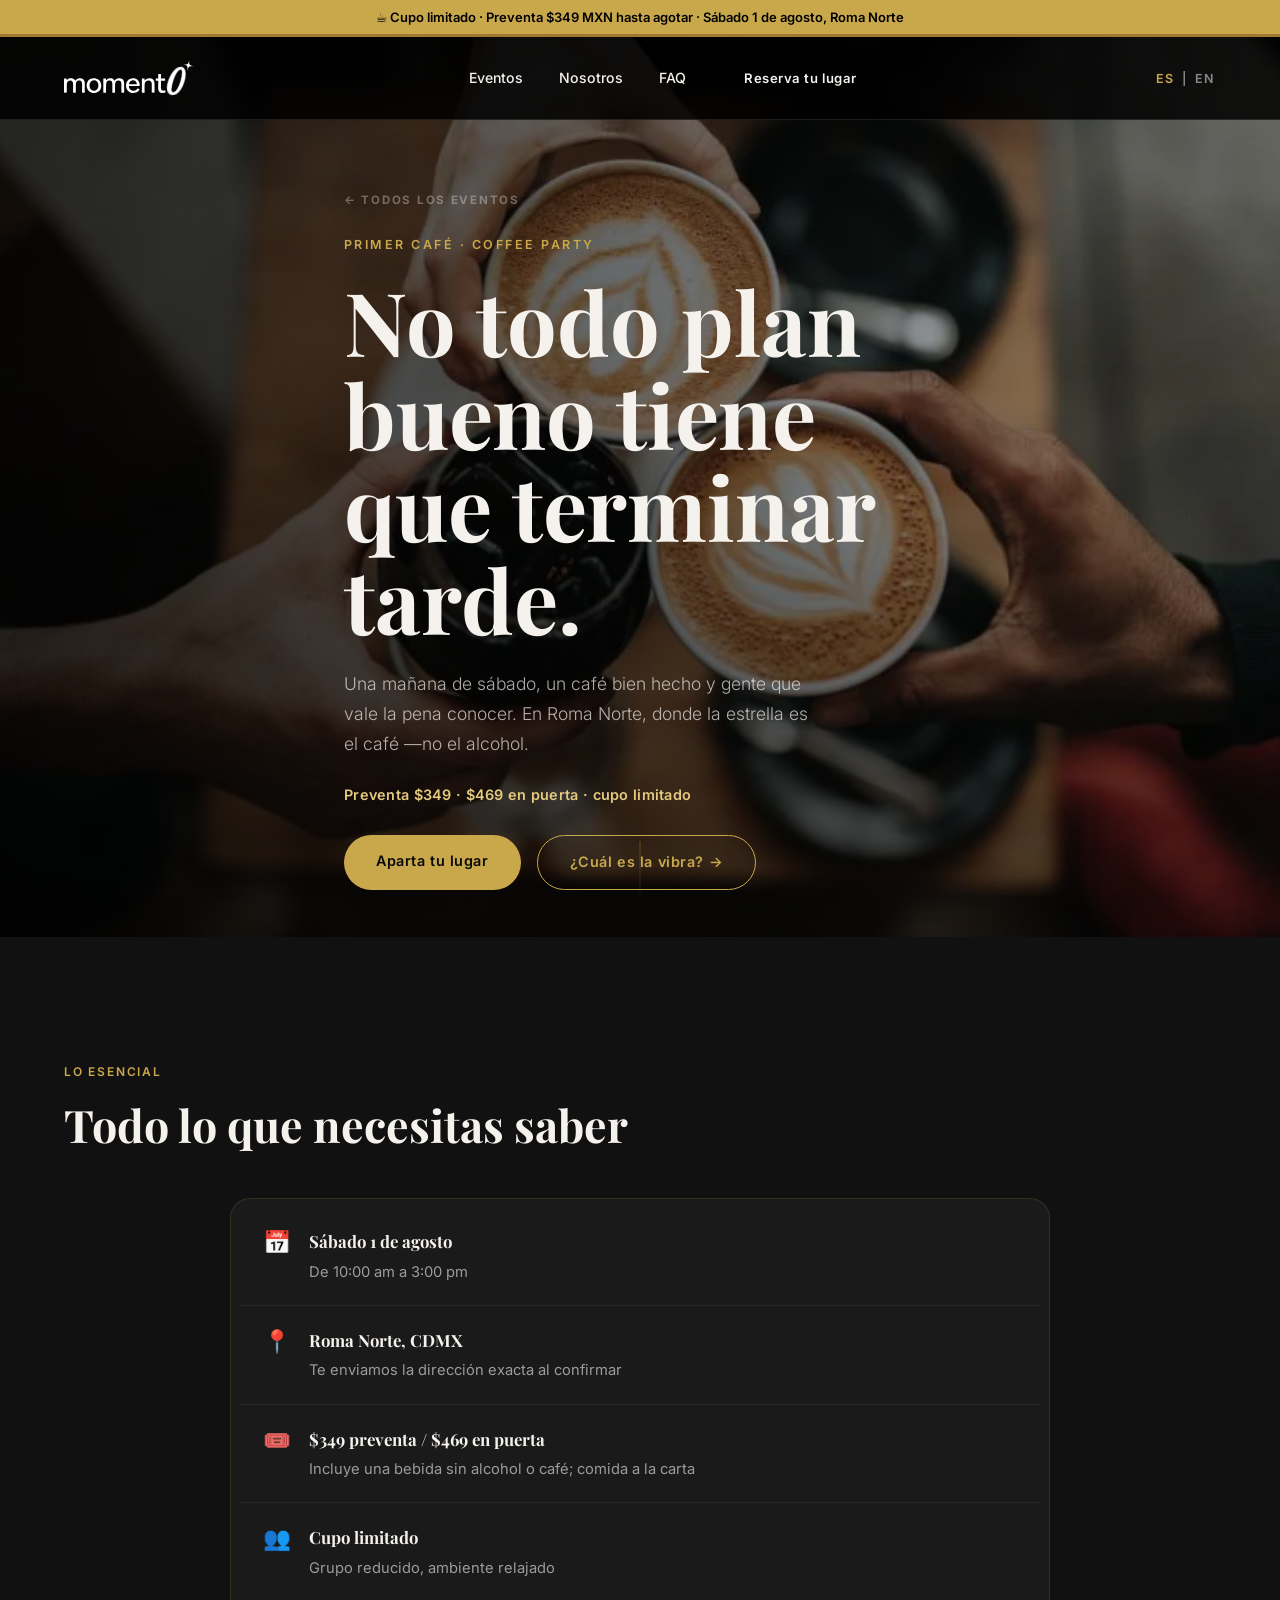
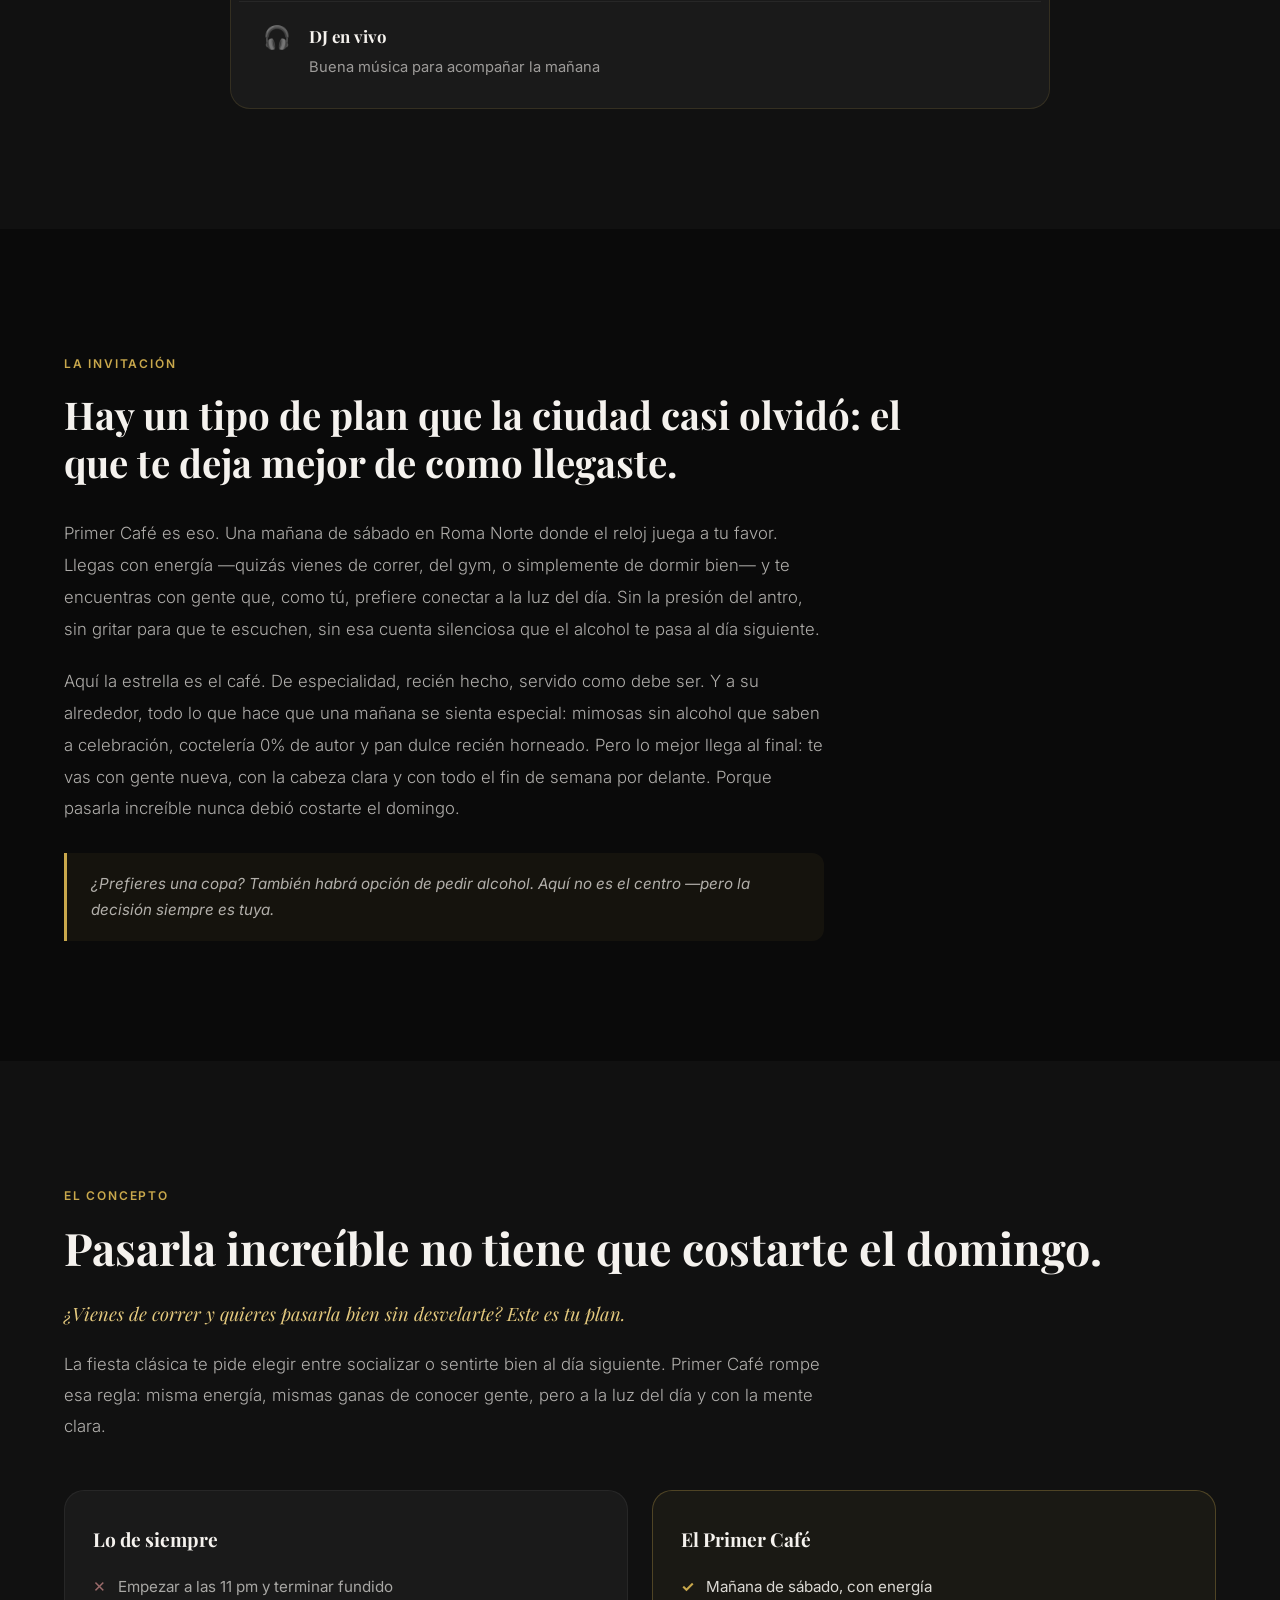
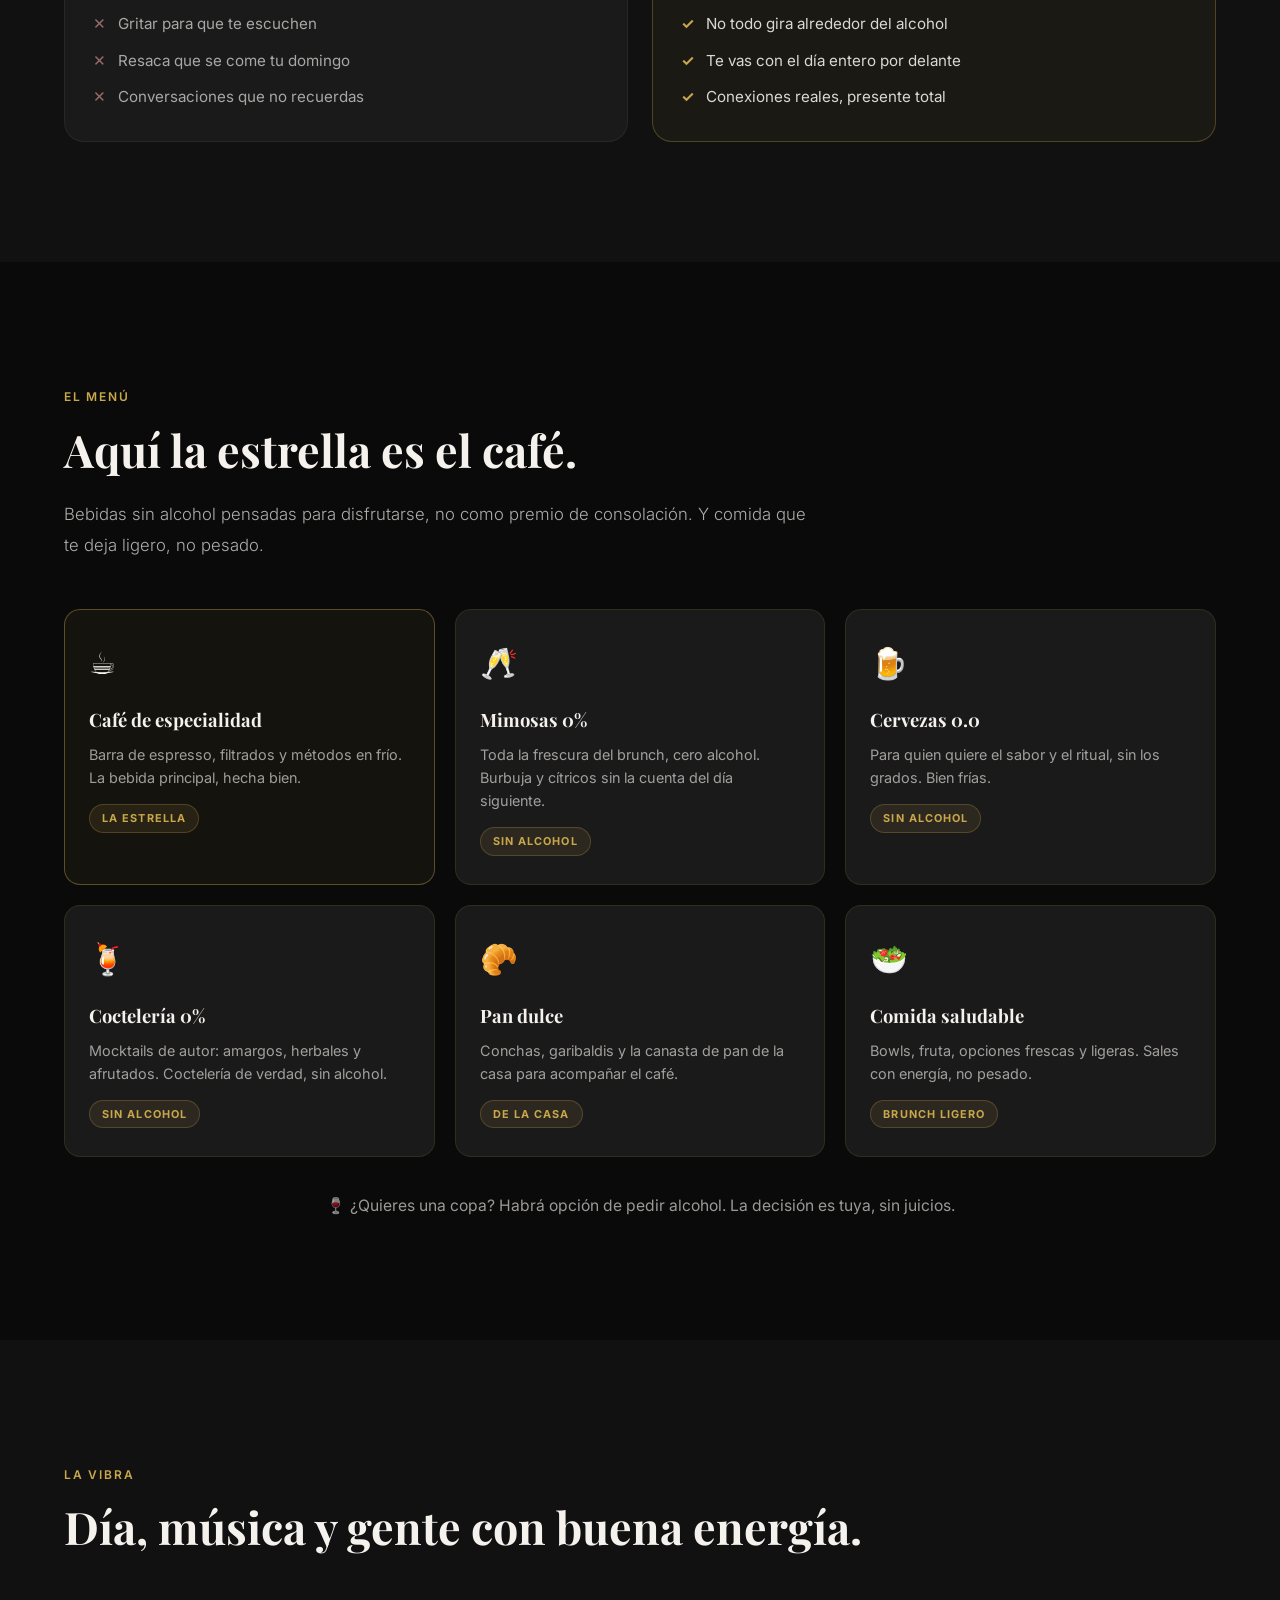
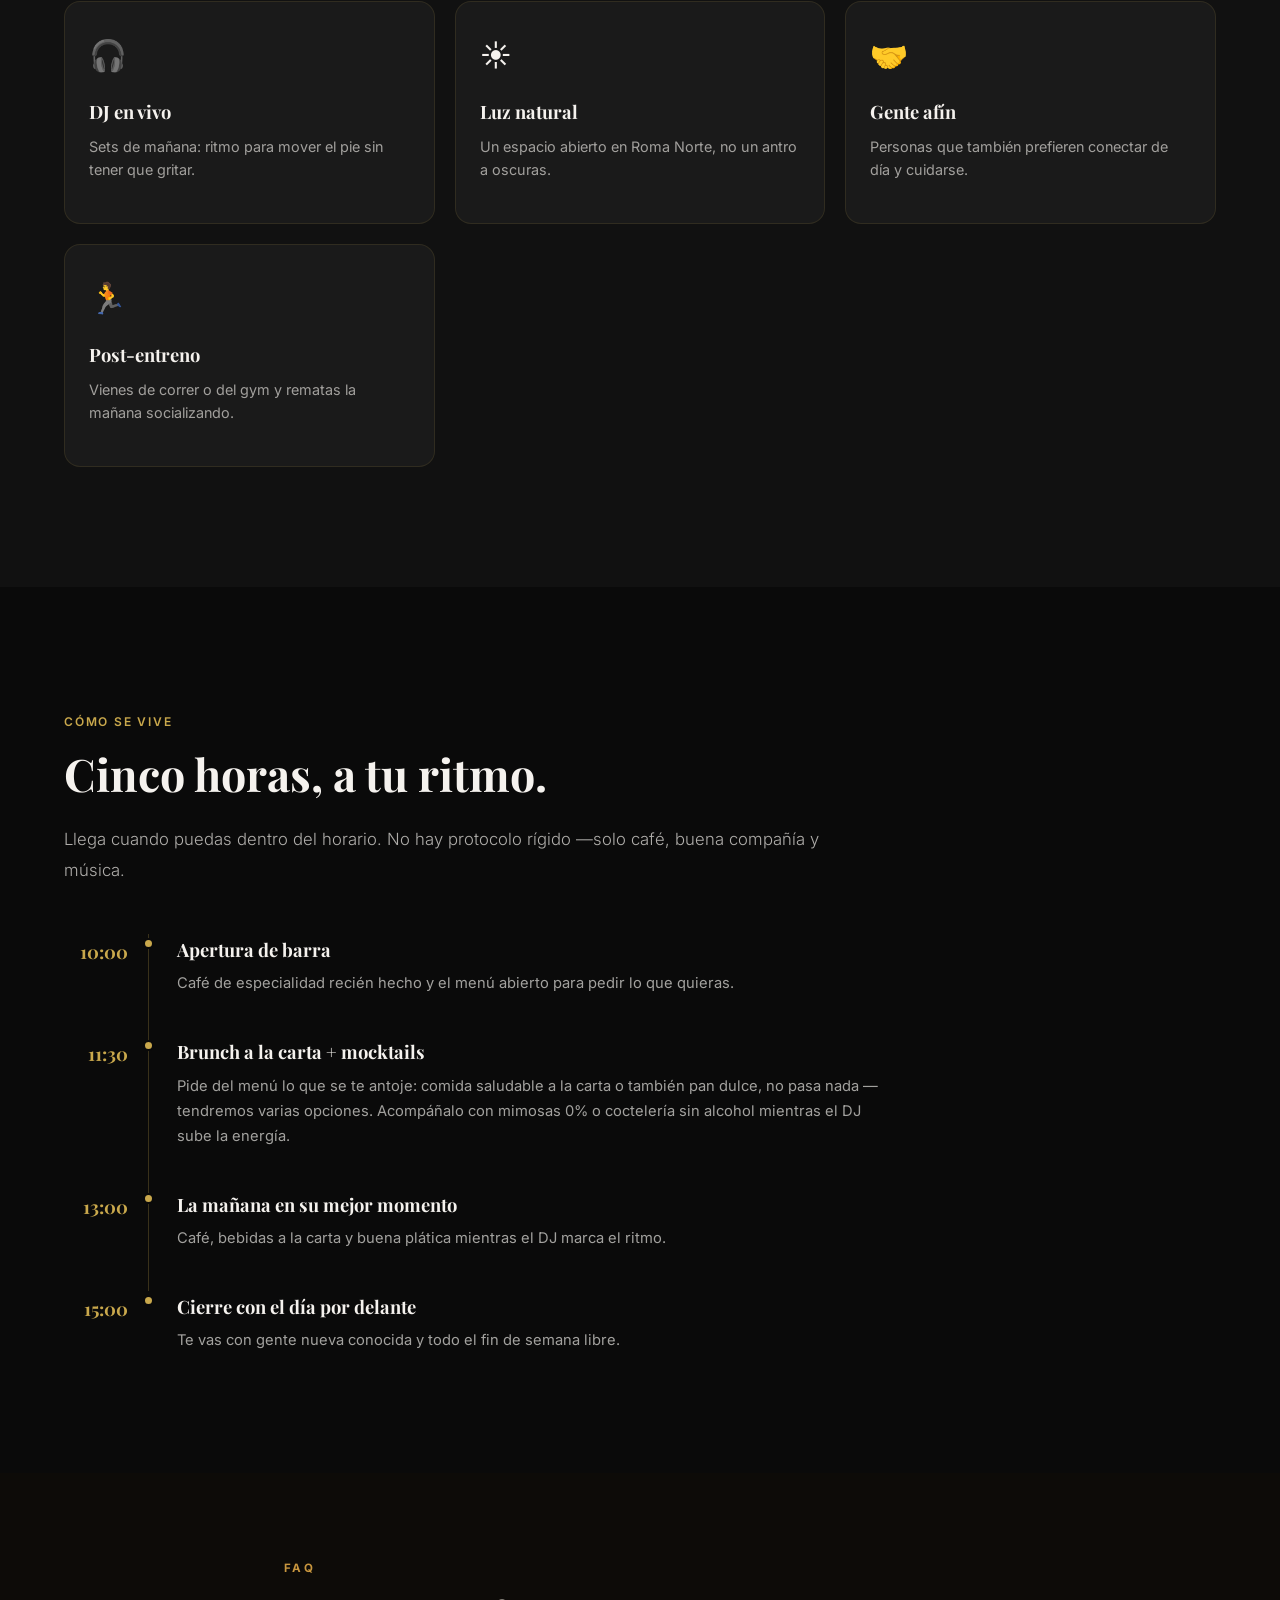
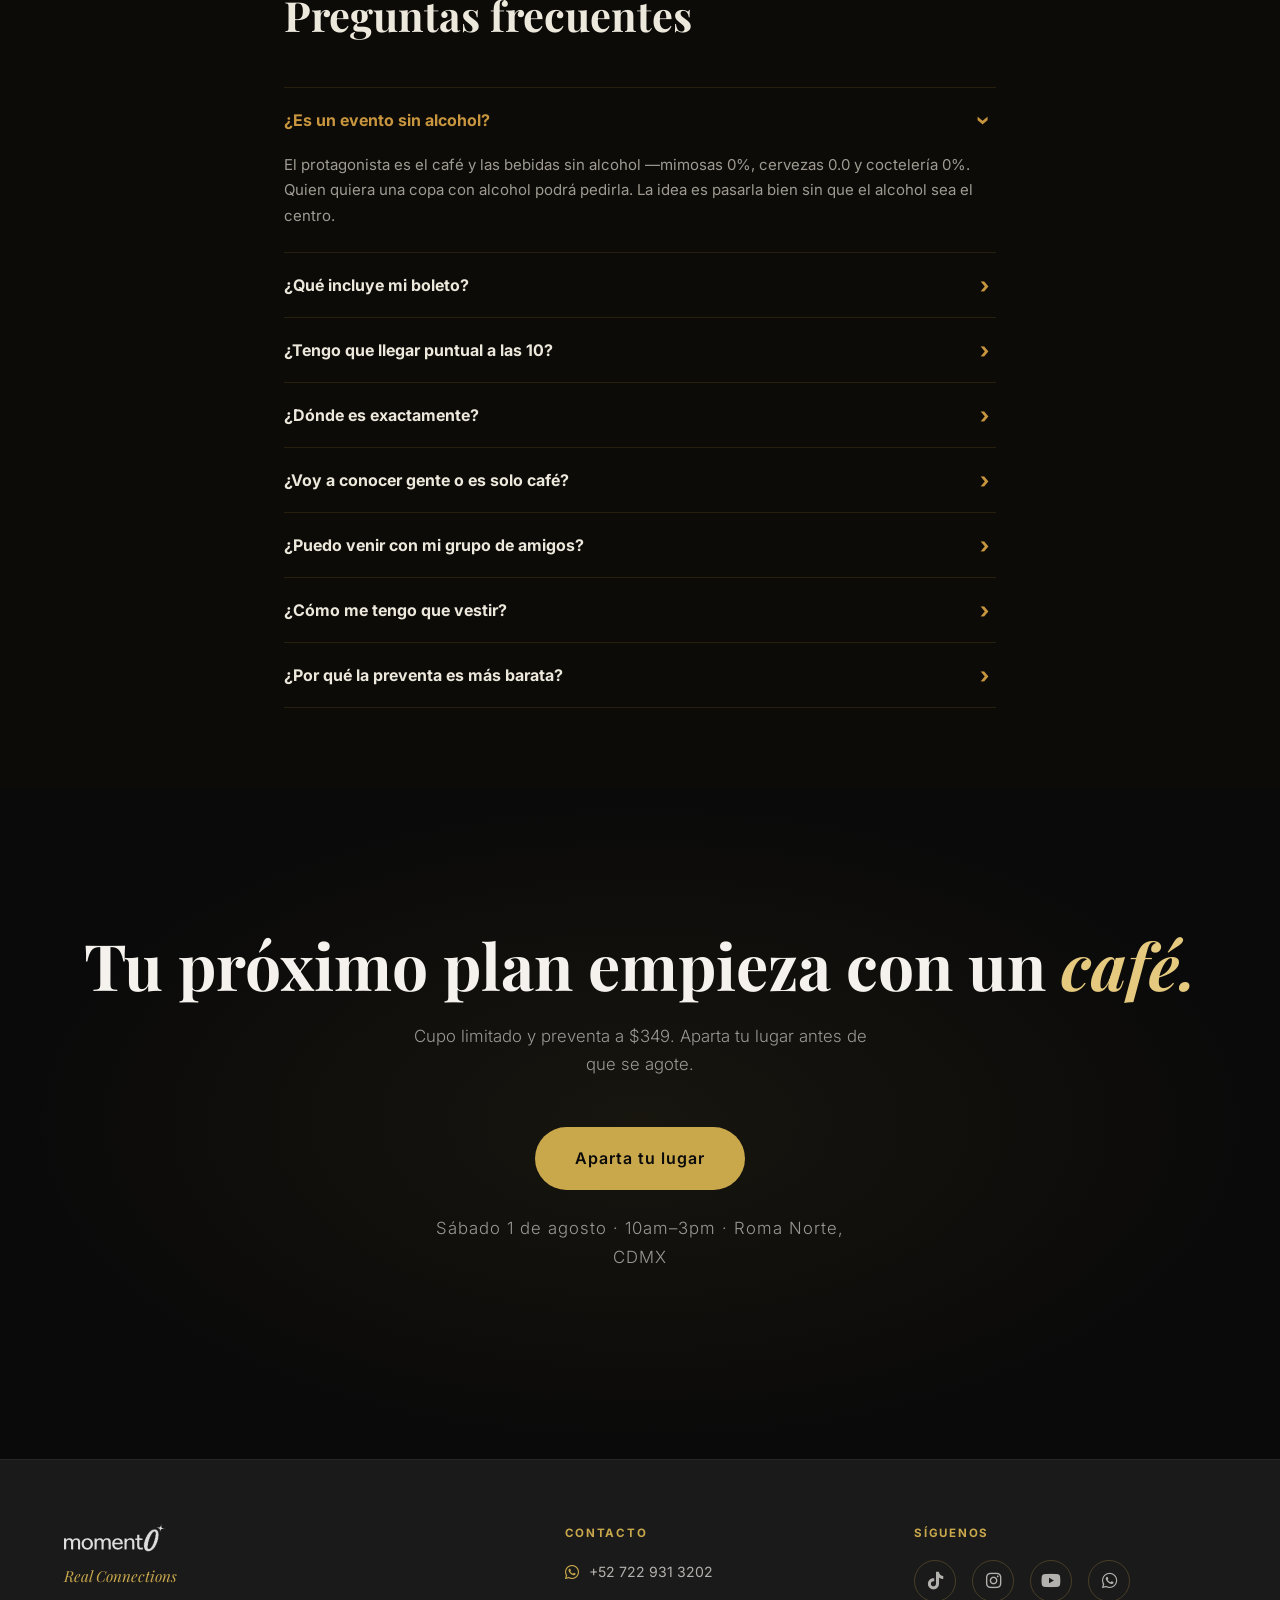
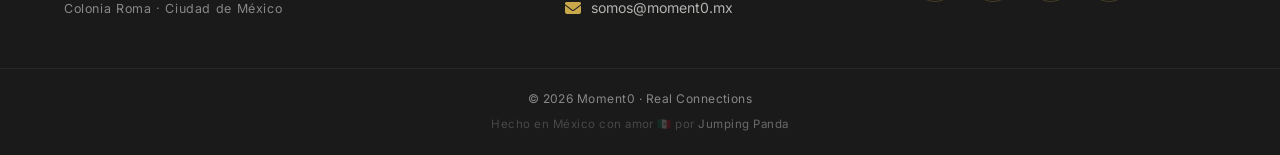
==== coffee-party-cdmx/index.html @ c1c0e628 "feat: add Coffee Party (Primer Café) event landing page - New bilingual (ES/EN) page at /coffee-part" ====
<!DOCTYPE html>
<html lang="es">
<head>
  <!-- Google tag (gtag.js) -->
  <script async src="https://www.googletagmanager.com/gtag/js?id=G-9HDMWQ01Z2"></script>
  <script>
    window.dataLayer = window.dataLayer || [];
    function gtag(){dataLayer.push(arguments);}
    gtag('js', new Date());
    gtag('config', 'G-9HDMWQ01Z2');
  </script>
  <meta charset="UTF-8" />
  <meta name="viewport" content="width=device-width, initial-scale=1.0" />
  <title data-i18n="cp.page.title">Primer Café · Coffee Party CDMX | Moment0</title>
  <meta name="description" content="Coffee party en Roma Norte: café de especialidad, mimosas 0%, comida a la carta y DJ. Conoce gente de día, sin resaca. Sáb 1 ago, 10am–3pm. Cupo limitado." />
  <meta name="keywords" content="coffee party CDMX, eventos sin alcohol CDMX, brunch para conocer gente CDMX, eventos para solteros Roma Norte, plan de día CDMX" />
  <link rel="canonical" href="https://moment0.mx/coffee-party-cdmx/" />
  <!-- Hero LCP preload — high priority -->
  <link rel="preload" as="image" href="../assets/coffee-party.webp" type="image/webp" fetchpriority="high" />
  <link rel="preconnect" href="https://fonts.googleapis.com" />
  <link rel="preconnect" href="https://fonts.gstatic.com" crossorigin />
  <link rel="preconnect" href="https://cdnjs.cloudflare.com" />
  <!-- Google Fonts: non-blocking -->
  <link rel="preload" as="style" href="https://fonts.googleapis.com/css2?family=Playfair+Display:wght@400;700&family=Inter:wght@300;400;500;600&display=swap" onload="this.onload=null;this.rel='stylesheet'" />
  <noscript><link rel="stylesheet" href="https://fonts.googleapis.com/css2?family=Playfair+Display:wght@400;700&family=Inter:wght@300;400;500;600&display=swap" /></noscript>
  <link rel="icon" type="image/svg+xml" href="../assets/favicon.svg" />
  <!-- Font Awesome: non-blocking -->
  <link rel="preload" as="style" href="https://cdnjs.cloudflare.com/ajax/libs/font-awesome/6.5.0/css/all.min.css" onload="this.onload=null;this.rel='stylesheet'" />
  <noscript><link rel="stylesheet" href="https://cdnjs.cloudflare.com/ajax/libs/font-awesome/6.5.0/css/all.min.css" /></noscript>
  <!-- Critical CSS — identical to homepage so the browser can reuse the cached parse -->
  <style>
:root{--black:#0a0a0a;--dark:#111111;--dark2:#1a1a1a;--gold:#c9a84c;--gold-lt:#e4c97e;--white:#f5f2ee;--grey:#888;--font-serif:'Playfair Display',Georgia,serif;--font-sans:'Inter',system-ui,sans-serif;--radius:12px;--transition:0.3s ease}
*,*::before,*::after{box-sizing:border-box;margin:0;padding:0}
html{scroll-behavior:smooth}
body{background:var(--black);color:var(--white);font-family:var(--font-sans);font-size:16px;line-height:1.7;-webkit-font-smoothing:antialiased}
a{color:inherit;text-decoration:none}
img{max-width:100%;display:block}
picture{display:contents}
.container{max-width:1200px;margin:0 auto;padding:0 24px}
em{font-style:italic;color:var(--gold-lt)}
.btn{display:inline-block;padding:14px 32px;border-radius:40px;font-size:.9rem;font-weight:600;letter-spacing:.04em;transition:var(--transition);cursor:pointer;border:none}
.btn--primary{background:var(--gold);color:var(--black)}
.btn--primary:hover{background:var(--gold-lt);transform:translateY(-2px)}
.btn--sm{padding:10px 22px;font-size:.82rem}
.nav{position:fixed;top:0;left:0;right:0;z-index:100;padding:20px 0;transition:background var(--transition),padding var(--transition)}
.nav.scrolled{background:rgba(10,10,10,.92);backdrop-filter:blur(12px);padding:14px 0;border-bottom:1px solid rgba(201,168,76,.15)}
.nav__inner{display:flex;align-items:center;justify-content:space-between}
.nav__logo{font-family:var(--font-serif);font-size:1.5rem;font-weight:700;letter-spacing:-.01em}
.nav__logo span{color:var(--gold)}
.nav__logo-img{height:36px;width:auto;display:block;filter:brightness(0) invert(1);transition:filter var(--transition)}
.nav__links{list-style:none;display:flex;align-items:center;gap:36px;font-size:.88rem;font-weight:500}
.nav__links a:not(.btn):hover{color:var(--gold);transition:color var(--transition)}
.lang-toggle{display:flex;align-items:center;gap:6px;font-size:.78rem;font-weight:600;letter-spacing:.08em;color:var(--grey)}
.lang-btn{background:none;border:none;color:var(--grey);font-size:.78rem;font-weight:600;letter-spacing:.08em;cursor:pointer;padding:4px 2px;transition:color var(--transition);font-family:var(--font-sans)}
.lang-btn:hover{color:var(--white)}
.lang-btn.active{color:var(--gold)}
.nav__hamburger{display:none;flex-direction:column;gap:5px;background:none;border:none;cursor:pointer;padding:4px}
.nav__hamburger span{display:block;width:24px;height:2px;background:var(--white);border-radius:2px;transition:var(--transition)}
.hero{position:relative;min-height:100vh;display:flex;align-items:center;overflow:hidden}
.hero__bg-img{position:absolute;inset:0;width:100%;height:100%;object-fit:cover;object-position:center;z-index:0}
.hero::before{content:'';position:absolute;inset:0;background:linear-gradient(135deg,rgba(0,0,0,.75) 0%,rgba(10,8,4,.65) 50%,rgba(0,0,0,.7) 100%)}
.hero__overlay{position:absolute;inset:0;background:linear-gradient(to top,rgba(0,0,0,.5) 0%,transparent 60%)}
.hero__content{position:relative;z-index:1;max-width:640px;padding-top:100px}
.hero__tag{font-size:.78rem;font-weight:600;letter-spacing:.2em;text-transform:uppercase;color:var(--gold);margin-bottom:20px}
.hero__title{font-family:var(--font-serif);font-size:clamp(3rem,7vw,5.5rem);font-weight:700;line-height:1.05;margin-bottom:24px}
.hero__slogan{font-family:var(--font-serif);font-size:1.1rem;font-style:italic;color:var(--gold);letter-spacing:.08em;margin-bottom:16px}
.hero__sub{font-size:1.1rem;color:rgba(245,242,238,.7);max-width:480px;margin-bottom:40px;font-weight:300}
.hero__scroll{position:absolute;bottom:36px;left:50%;transform:translateX(-50%)}
.hero__scroll span{display:block;width:1px;height:60px;background:linear-gradient(to bottom,var(--gold),transparent);margin:0 auto;animation:scrollLine 2s ease-in-out infinite}
@keyframes scrollLine{0%{transform:scaleY(0);transform-origin:top}50%{transform:scaleY(1);transform-origin:top}51%{transform:scaleY(1);transform-origin:bottom}100%{transform:scaleY(0);transform-origin:bottom}}
@media(max-width:680px){.nav__links{display:none}.nav__hamburger{display:flex}.hero__title{font-size:3rem}}
  </style>
  <!-- Page-specific styles -->
  <style>
.sd-back{display:inline-flex;align-items:center;gap:8px;font-size:.72rem;font-weight:700;letter-spacing:.15em;text-transform:uppercase;color:rgba(245,242,238,.35);transition:color .3s ease;margin-bottom:24px}
.sd-back:hover{color:var(--gold)}
.sd-ctas{display:flex;gap:16px;flex-wrap:wrap}
.sd-section{padding:120px 0}
.sd-section--dark{background:var(--dark)}
.sd-section__label{display:inline-block;font-size:.75rem;font-weight:600;letter-spacing:.15em;text-transform:uppercase;color:var(--gold);margin-bottom:16px}
.sd-section__title{font-family:var(--font-serif);font-size:clamp(1.8rem,3.5vw,2.8rem);font-weight:700;line-height:1.15;margin-bottom:24px}
.sd-section__body{font-size:1.05rem;color:rgba(245,242,238,.7);max-width:760px;line-height:1.85;font-weight:300}
.sd-cta-section{padding:140px 0;background:radial-gradient(ellipse 80% 80% at 50% 50%,rgba(201,168,76,.07) 0%,transparent 60%),var(--black);text-align:center}
.sd-cta-section h2{font-family:var(--font-serif);font-size:clamp(2.5rem,5vw,4rem);line-height:1.15;margin-bottom:20px}
.sd-cta-section p{font-size:1.05rem;color:rgba(245,242,238,.6);max-width:460px;margin:0 auto 48px;font-weight:300}
.hero::after{content:'';position:absolute;top:0;left:0;width:100%;height:100%;background:linear-gradient(to right,rgba(0,0,0,.75) 0%,rgba(0,0,0,.5) 50%,rgba(0,0,0,.2) 100%);z-index:0;pointer-events:none}
/* Urgency bar */
.urgency-bar{background:#C9A84C;color:#000000;font-size:13px;font-weight:600;padding:8px 16px;text-align:center;width:100%;position:sticky;top:0;z-index:9999;line-height:1.4;border-bottom:3px solid #A07830}
/* Nav baseline — top is set at runtime by JS after measuring urgency bar height */
.nav{background:rgba(0,0,0,0.85);border-bottom:1px solid rgba(255,255,255,0.1)}
/* Hero clears urgency bar (~37px) + nav (~76px) + buffer */
.hero__content{padding-top:120px}
/* Hero CTA override */
.btn--hero-cta{background:#C9A84C;color:#000000;font-weight:700;border-radius:8px}
.btn--hero-cta:hover{background:#e4c97e;transform:translateY(-2px)}
/* Sticky mobile CTA */
.sticky-cta{display:none;position:fixed;bottom:0;left:0;right:0;padding:12px 16px 16px;background:#111111;border-top:1px solid rgba(201,168,76,.2);z-index:998}
.sticky-cta__btn{display:flex;align-items:center;justify-content:center;width:100%;min-height:52px;background:#C9A84C;color:#000000;font-weight:700;border-radius:8px;font-size:1rem;letter-spacing:.02em}
.sticky-cta__btn:hover{background:#e4c97e}

/* ===== Coffee Party specifics ===== */
.cp-hero-price{font-size:.9rem;color:var(--gold-lt);font-weight:600;letter-spacing:.02em;margin:-16px 0 28px}
/* Essentials card */
.cp-essentials{max-width:820px;margin:48px auto 0;background:var(--dark2);border:1px solid rgba(201,168,76,.15);border-radius:20px;padding:8px}
.cp-ess-row{display:flex;gap:18px;align-items:flex-start;padding:20px 24px;border-bottom:1px solid rgba(255,255,255,.06)}
.cp-ess-row:last-child{border-bottom:none}
.cp-ess-ico{font-size:1.4rem;line-height:1.3;flex-shrink:0}
.cp-ess-txt strong{display:block;font-family:var(--font-serif);font-size:1.05rem;color:var(--white);font-weight:700;margin-bottom:2px}
.cp-ess-txt span{font-size:.92rem;color:rgba(245,242,238,.6)}
/* Lead / emotional */
.cp-lead__title{font-family:var(--font-serif);font-size:clamp(1.6rem,3.2vw,2.4rem);line-height:1.25;font-weight:700;max-width:900px;margin-bottom:32px}
.cp-lead__body p{font-size:1.05rem;color:rgba(245,242,238,.7);max-width:760px;line-height:1.9;font-weight:300;margin-bottom:20px}
.cp-note{margin-top:28px;padding:18px 24px;background:rgba(201,168,76,.06);border-left:3px solid var(--gold);border-radius:0 12px 12px 0;font-size:.95rem;color:rgba(245,242,238,.7);max-width:760px;font-style:italic}
/* Support italic line */
.cp-support{font-family:var(--font-serif);font-style:italic;color:var(--gold-lt);font-size:1.15rem;margin-bottom:20px}
/* Compare grid */
.cp-compare{display:grid;grid-template-columns:1fr 1fr;gap:24px;margin-top:48px}
.cp-compare__col{background:var(--dark2);border:1px solid rgba(255,255,255,.06);border-radius:20px;padding:32px 28px}
.cp-compare__col--new{border-color:rgba(201,168,76,.3);background:rgba(201,168,76,.05)}
.cp-compare__title{font-family:var(--font-serif);font-size:1.2rem;font-weight:700;margin-bottom:20px;color:var(--white)}
.cp-compare__list{list-style:none;display:flex;flex-direction:column;gap:14px}
.cp-compare__list li{display:flex;gap:12px;font-size:.95rem;line-height:1.5;color:rgba(245,242,238,.65)}
.cp-compare__col--new .cp-compare__list li{color:rgba(245,242,238,.88)}
.cp-mark{flex-shrink:0;font-weight:700}
.cp-mark--x{color:#9a6a6a}
.cp-mark--check{color:var(--gold)}
/* Card grid (menu + vibe) */
.cp-cards{display:grid;grid-template-columns:repeat(3,1fr);gap:20px;margin-top:48px}
.cp-card{background:var(--dark2);border:1px solid rgba(201,168,76,.12);border-radius:16px;padding:28px 24px;transition:border-color .3s ease,transform .3s ease}
.cp-card:hover{border-color:rgba(201,168,76,.3);transform:translateY(-4px)}
.cp-card--star{border-color:rgba(201,168,76,.4);background:rgba(201,168,76,.06)}
.cp-card__icon{font-size:1.9rem;margin-bottom:14px}
.cp-card__title{font-family:var(--font-serif);font-size:1.15rem;font-weight:700;color:var(--white);margin-bottom:8px}
.cp-card__desc{font-size:.9rem;color:rgba(245,242,238,.62);line-height:1.6;margin-bottom:14px}
.cp-card__tag{display:inline-block;font-size:.68rem;font-weight:700;letter-spacing:.1em;text-transform:uppercase;color:var(--gold);background:rgba(201,168,76,.1);border:1px solid rgba(201,168,76,.25);border-radius:40px;padding:4px 12px}
.cp-menu-note{margin-top:36px;text-align:center;font-size:.98rem;color:rgba(245,242,238,.62);max-width:640px;margin-left:auto;margin-right:auto}
/* Agenda timeline */
.cp-agenda{margin-top:48px;max-width:820px}
.cp-agenda__item{display:flex;gap:20px}
.cp-agenda__time{flex-shrink:0;width:64px;text-align:right;font-family:var(--font-serif);font-size:1.15rem;font-weight:700;color:var(--gold);padding-top:2px}
.cp-agenda__body{position:relative;padding:0 0 40px 28px;border-left:1px solid rgba(201,168,76,.25)}
.cp-agenda__item:last-child .cp-agenda__body{border-left-color:transparent;padding-bottom:0}
.cp-agenda__body::before{content:'';position:absolute;left:-6px;top:4px;width:11px;height:11px;border-radius:50%;background:var(--gold);border:2px solid var(--black)}
.cp-agenda__title{font-family:var(--font-serif);font-size:1.15rem;font-weight:700;color:var(--white);margin-bottom:6px}
.cp-agenda__text{font-size:.92rem;color:rgba(245,242,238,.65);line-height:1.7}

@media(max-width:768px){
  .hero__content{padding-top:140px}
  .hero__sub{margin-bottom:20px}
  .cp-hero-price{margin:0 0 22px}
  .sd-ctas{flex-direction:column;align-items:stretch}
  .btn--hero-cta{min-height:52px;width:100%;display:flex;align-items:center;justify-content:center;font-size:1rem}
  .sticky-cta{display:flex}
  body{padding-bottom:80px}
}
@media(min-width:769px){.sticky-cta{display:none!important}}
@media(max-width:767px){
  .sd-section{padding:80px 0}
  .cp-cards{grid-template-columns:1fr}
  .cp-compare{grid-template-columns:1fr}
  .cp-agenda__time{width:56px}
}
  </style>
  <!-- Full stylesheet: async, never blocks first paint -->
  <link rel="stylesheet" href="../css/styles.css" media="print" onload="this.media='all'" />
  <noscript><link rel="stylesheet" href="../css/styles.css" /></noscript>
</head>
<body>

  <!-- URGENCY BAR -->
  <div class="urgency-bar">
    <span data-i18n="cp.urgency">☕ Cupo limitado · Preventa $349 MXN hasta agotar · Sábado 1 de agosto, Roma Norte</span>
  </div>

  <!-- NAV -->
  <nav class="nav">
    <div class="nav__inner container">
      <a class="nav__logo" href="https://moment0.mx">
        <img src="../assets/logo.svg" alt="Moment0" class="nav__logo-img" />
      </a>
      <ul class="nav__links">
        <li><a href="https://moment0.mx/#eventos" data-i18n="nav.events">Eventos</a></li>
        <li><a href="https://moment0.mx/#nosotros" data-i18n="nav.about">Nosotros</a></li>
        <li><a href="#faq" data-i18n="nav.faq">FAQ</a></li>
        <li><a href="https://wa.me/527229313202?text=Hola%2C%20me%20gustar%C3%ADa%20apartar%20mi%20lugar%20en%20el%20Primer%20Caf%C3%A9%20%C2%B7%20Coffee%20Party%20del%20s%C3%A1bado%201%20de%20agosto%20en%20Roma%20Norte.%20%C2%BFMe%20pueden%20dar%20m%C3%A1s%20informaci%C3%B3n%3F" class="btn btn--sm" target="_blank" rel="noopener noreferrer" data-i18n="nav.cta">Reserva tu lugar</a></li>
      </ul>
      <div class="lang-toggle">
        <button class="lang-btn active" data-lang="es">ES</button>
        <span>|</span>
        <button class="lang-btn" data-lang="en">EN</button>
      </div>
      <button class="nav__hamburger" aria-label="Menú">
        <span></span><span></span><span></span>
      </button>
    </div>
  </nav>

  <!-- HERO -->
  <section class="hero">
    <picture>
      <source srcset="../assets/coffee-party.webp" type="image/webp">
      <img src="../assets/coffee-party.jpg" alt="" class="hero__bg-img" fetchpriority="high" width="1600" height="1120">
    </picture>
    <div class="hero__overlay"></div>
    <div class="hero__content container">
      <a href="https://moment0.mx/#eventos" class="sd-back" data-i18n="cp.back">← Todos los eventos</a>
      <p class="hero__tag" data-i18n="cp.hero.tag">Primer Café · Coffee Party</p>
      <h1 class="hero__title" data-i18n="cp.hero.title">No todo plan bueno tiene que terminar tarde.</h1>
      <p class="hero__sub" data-i18n="cp.hero.sub">Una mañana de sábado, un café bien hecho y gente que vale la pena conocer. En Roma Norte, donde la estrella es el café —no el alcohol.</p>
      <p class="cp-hero-price" data-i18n="cp.hero.price">Preventa $349 · $469 en puerta · cupo limitado</p>
      <div class="sd-ctas">
        <a href="https://wa.me/527229313202?text=Hola%2C%20me%20gustar%C3%ADa%20apartar%20mi%20lugar%20en%20el%20Primer%20Caf%C3%A9%20%C2%B7%20Coffee%20Party%20del%20s%C3%A1bado%201%20de%20agosto%20en%20Roma%20Norte.%20%C2%BFMe%20pueden%20dar%20m%C3%A1s%20informaci%C3%B3n%3F" class="btn btn--primary btn--hero-cta" target="_blank" rel="noopener noreferrer" data-i18n="cp.hero.cta">Aparta tu lugar</a>
        <a href="#vibra" class="btn btn--outline" data-i18n="cp.hero.cta2">¿Cuál es la vibra? →</a>
      </div>
    </div>
    <div class="hero__scroll"><span></span></div>
  </section>

  <!-- LO ESENCIAL -->
  <section class="sd-section sd-section--dark" id="lo-esencial">
    <div class="container">
      <span class="sd-section__label" data-i18n="cp.ess.label">Lo esencial</span>
      <h2 class="sd-section__title" data-i18n="cp.ess.title">Todo lo que necesitas saber</h2>
      <div class="cp-essentials">
        <div class="cp-ess-row">
          <span class="cp-ess-ico">📅</span>
          <div class="cp-ess-txt">
            <strong data-i18n="cp.ess.1t">Sábado 1 de agosto</strong>
            <span data-i18n="cp.ess.1d">De 10:00 am a 3:00 pm</span>
          </div>
        </div>
        <div class="cp-ess-row">
          <span class="cp-ess-ico">📍</span>
          <div class="cp-ess-txt">
            <strong data-i18n="cp.ess.2t">Roma Norte, CDMX</strong>
            <span data-i18n="cp.ess.2d">Te enviamos la dirección exacta al confirmar</span>
          </div>
        </div>
        <div class="cp-ess-row">
          <span class="cp-ess-ico">🎟️</span>
          <div class="cp-ess-txt">
            <strong data-i18n="cp.ess.3t">$349 preventa / $469 en puerta</strong>
            <span data-i18n="cp.ess.3d">Incluye una bebida sin alcohol o café; comida a la carta</span>
          </div>
        </div>
        <div class="cp-ess-row">
          <span class="cp-ess-ico">👥</span>
          <div class="cp-ess-txt">
            <strong data-i18n="cp.ess.4t">Cupo limitado</strong>
            <span data-i18n="cp.ess.4d">Grupo reducido, ambiente relajado</span>
          </div>
        </div>
        <div class="cp-ess-row">
          <span class="cp-ess-ico">🎧</span>
          <div class="cp-ess-txt">
            <strong data-i18n="cp.ess.5t">DJ en vivo</strong>
            <span data-i18n="cp.ess.5d">Buena música para acompañar la mañana</span>
          </div>
        </div>
      </div>
    </div>
  </section>

  <!-- DESCRIPCIÓN EMOTIVA -->
  <section class="sd-section" id="el-plan" style="background:var(--black)">
    <div class="container">
      <span class="sd-section__label" data-i18n="cp.desc.label">La invitación</span>
      <h2 class="cp-lead__title" data-i18n="cp.desc.title">Hay un tipo de plan que la ciudad casi olvidó: el que te deja mejor de como llegaste.</h2>
      <div class="cp-lead__body">
        <p data-i18n="cp.desc.p1">Primer Café es eso. Una mañana de sábado en Roma Norte donde el reloj juega a tu favor. Llegas con energía —quizás vienes de correr, del gym, o simplemente de dormir bien— y te encuentras con gente que, como tú, prefiere conectar a la luz del día. Sin la presión del antro, sin gritar para que te escuchen, sin esa cuenta silenciosa que el alcohol te pasa al día siguiente.</p>
        <p data-i18n="cp.desc.p2">Aquí la estrella es el café. De especialidad, recién hecho, servido como debe ser. Y a su alrededor, todo lo que hace que una mañana se sienta especial: mimosas sin alcohol que saben a celebración, coctelería 0% de autor y pan dulce recién horneado. Pero lo mejor llega al final: te vas con gente nueva, con la cabeza clara y con todo el fin de semana por delante. Porque pasarla increíble nunca debió costarte el domingo.</p>
      </div>
      <p class="cp-note" data-i18n="cp.desc.note">¿Prefieres una copa? También habrá opción de pedir alcohol. Aquí no es el centro —pero la decisión siempre es tuya.</p>
    </div>
  </section>

  <!-- EL CONCEPTO -->
  <section class="sd-section sd-section--dark" id="concepto">
    <div class="container">
      <span class="sd-section__label" data-i18n="cp.con.label">El concepto</span>
      <h2 class="sd-section__title" data-i18n="cp.con.title">Pasarla increíble no tiene que costarte el domingo.</h2>
      <p class="cp-support" data-i18n="cp.con.support">¿Vienes de correr y quieres pasarla bien sin desvelarte? Este es tu plan.</p>
      <p class="sd-section__body" data-i18n="cp.con.intro">La fiesta clásica te pide elegir entre socializar o sentirte bien al día siguiente. Primer Café rompe esa regla: misma energía, mismas ganas de conocer gente, pero a la luz del día y con la mente clara.</p>
      <div class="cp-compare">
        <div class="cp-compare__col">
          <h3 class="cp-compare__title" data-i18n="cp.con.old.title">Lo de siempre</h3>
          <ul class="cp-compare__list">
            <li><span class="cp-mark cp-mark--x">✕</span><span data-i18n="cp.con.old.l1">Empezar a las 11 pm y terminar fundido</span></li>
            <li><span class="cp-mark cp-mark--x">✕</span><span data-i18n="cp.con.old.l2">Gritar para que te escuchen</span></li>
            <li><span class="cp-mark cp-mark--x">✕</span><span data-i18n="cp.con.old.l3">Resaca que se come tu domingo</span></li>
            <li><span class="cp-mark cp-mark--x">✕</span><span data-i18n="cp.con.old.l4">Conversaciones que no recuerdas</span></li>
          </ul>
        </div>
        <div class="cp-compare__col cp-compare__col--new">
          <h3 class="cp-compare__title" data-i18n="cp.con.new.title">El Primer Café</h3>
          <ul class="cp-compare__list">
            <li><span class="cp-mark cp-mark--check">✓</span><span data-i18n="cp.con.new.l1">Mañana de sábado, con energía</span></li>
            <li><span class="cp-mark cp-mark--check">✓</span><span data-i18n="cp.con.new.l2">No todo gira alrededor del alcohol</span></li>
            <li><span class="cp-mark cp-mark--check">✓</span><span data-i18n="cp.con.new.l3">Te vas con el día entero por delante</span></li>
            <li><span class="cp-mark cp-mark--check">✓</span><span data-i18n="cp.con.new.l4">Conexiones reales, presente total</span></li>
          </ul>
        </div>
      </div>
    </div>
  </section>

  <!-- EL MENÚ -->
  <section class="sd-section" id="menu" style="background:var(--black)">
    <div class="container">
      <span class="sd-section__label" data-i18n="cp.menu.label">El menú</span>
      <h2 class="sd-section__title" data-i18n="cp.menu.title">Aquí la estrella es el café.</h2>
      <p class="sd-section__body" data-i18n="cp.menu.intro">Bebidas sin alcohol pensadas para disfrutarse, no como premio de consolación. Y comida que te deja ligero, no pesado.</p>
      <div class="cp-cards">
        <div class="cp-card cp-card--star">
          <div class="cp-card__icon">☕</div>
          <h3 class="cp-card__title" data-i18n="cp.menu.1t">Café de especialidad</h3>
          <p class="cp-card__desc" data-i18n="cp.menu.1d">Barra de espresso, filtrados y métodos en frío. La bebida principal, hecha bien.</p>
          <span class="cp-card__tag" data-i18n="cp.menu.1tag">La estrella</span>
        </div>
        <div class="cp-card">
          <div class="cp-card__icon">🥂</div>
          <h3 class="cp-card__title" data-i18n="cp.menu.2t">Mimosas 0%</h3>
          <p class="cp-card__desc" data-i18n="cp.menu.2d">Toda la frescura del brunch, cero alcohol. Burbuja y cítricos sin la cuenta del día siguiente.</p>
          <span class="cp-card__tag" data-i18n="cp.menu.2tag">Sin alcohol</span>
        </div>
        <div class="cp-card">
          <div class="cp-card__icon">🍺</div>
          <h3 class="cp-card__title" data-i18n="cp.menu.3t">Cervezas 0.0</h3>
          <p class="cp-card__desc" data-i18n="cp.menu.3d">Para quien quiere el sabor y el ritual, sin los grados. Bien frías.</p>
          <span class="cp-card__tag" data-i18n="cp.menu.3tag">Sin alcohol</span>
        </div>
        <div class="cp-card">
          <div class="cp-card__icon">🍹</div>
          <h3 class="cp-card__title" data-i18n="cp.menu.4t">Coctelería 0%</h3>
          <p class="cp-card__desc" data-i18n="cp.menu.4d">Mocktails de autor: amargos, herbales y afrutados. Coctelería de verdad, sin alcohol.</p>
          <span class="cp-card__tag" data-i18n="cp.menu.4tag">Sin alcohol</span>
        </div>
        <div class="cp-card">
          <div class="cp-card__icon">🥐</div>
          <h3 class="cp-card__title" data-i18n="cp.menu.5t">Pan dulce</h3>
          <p class="cp-card__desc" data-i18n="cp.menu.5d">Conchas, garibaldis y la canasta de pan de la casa para acompañar el café.</p>
          <span class="cp-card__tag" data-i18n="cp.menu.5tag">De la casa</span>
        </div>
        <div class="cp-card">
          <div class="cp-card__icon">🥗</div>
          <h3 class="cp-card__title" data-i18n="cp.menu.6t">Comida saludable</h3>
          <p class="cp-card__desc" data-i18n="cp.menu.6d">Bowls, fruta, opciones frescas y ligeras. Sales con energía, no pesado.</p>
          <span class="cp-card__tag" data-i18n="cp.menu.6tag">Brunch ligero</span>
        </div>
      </div>
      <p class="cp-menu-note" data-i18n="cp.menu.note">🍷 ¿Quieres una copa? Habrá opción de pedir alcohol. La decisión es tuya, sin juicios.</p>
    </div>
  </section>

  <!-- LA VIBRA -->
  <section class="sd-section sd-section--dark" id="vibra">
    <div class="container">
      <span class="sd-section__label" data-i18n="cp.vibe.label">La vibra</span>
      <h2 class="sd-section__title" data-i18n="cp.vibe.title">Día, música y gente con buena energía.</h2>
      <div class="cp-cards">
        <div class="cp-card">
          <div class="cp-card__icon">🎧</div>
          <h3 class="cp-card__title" data-i18n="cp.vibe.1t">DJ en vivo</h3>
          <p class="cp-card__desc" data-i18n="cp.vibe.1d">Sets de mañana: ritmo para mover el pie sin tener que gritar.</p>
        </div>
        <div class="cp-card">
          <div class="cp-card__icon">☀️</div>
          <h3 class="cp-card__title" data-i18n="cp.vibe.2t">Luz natural</h3>
          <p class="cp-card__desc" data-i18n="cp.vibe.2d">Un espacio abierto en Roma Norte, no un antro a oscuras.</p>
        </div>
        <div class="cp-card">
          <div class="cp-card__icon">🤝</div>
          <h3 class="cp-card__title" data-i18n="cp.vibe.3t">Gente afín</h3>
          <p class="cp-card__desc" data-i18n="cp.vibe.3d">Personas que también prefieren conectar de día y cuidarse.</p>
        </div>
        <div class="cp-card">
          <div class="cp-card__icon">🏃</div>
          <h3 class="cp-card__title" data-i18n="cp.vibe.4t">Post-entreno</h3>
          <p class="cp-card__desc" data-i18n="cp.vibe.4d">Vienes de correr o del gym y rematas la mañana socializando.</p>
        </div>
      </div>
    </div>
  </section>

  <!-- AGENDA -->
  <section class="sd-section" id="agenda" style="background:var(--black)">
    <div class="container">
      <span class="sd-section__label" data-i18n="cp.ag.label">Cómo se vive</span>
      <h2 class="sd-section__title" data-i18n="cp.ag.title">Cinco horas, a tu ritmo.</h2>
      <p class="sd-section__body" data-i18n="cp.ag.intro">Llega cuando puedas dentro del horario. No hay protocolo rígido —solo café, buena compañía y música.</p>
      <div class="cp-agenda">
        <div class="cp-agenda__item">
          <div class="cp-agenda__time">10:00</div>
          <div class="cp-agenda__body">
            <h3 class="cp-agenda__title" data-i18n="cp.ag.1t">Apertura de barra</h3>
            <p class="cp-agenda__text" data-i18n="cp.ag.1d">Café de especialidad recién hecho y el menú abierto para pedir lo que quieras.</p>
          </div>
        </div>
        <div class="cp-agenda__item">
          <div class="cp-agenda__time">11:30</div>
          <div class="cp-agenda__body">
            <h3 class="cp-agenda__title" data-i18n="cp.ag.2t">Brunch a la carta + mocktails</h3>
            <p class="cp-agenda__text" data-i18n="cp.ag.2d">Pide del menú lo que se te antoje: comida saludable a la carta o también pan dulce, no pasa nada —tendremos varias opciones. Acompáñalo con mimosas 0% o coctelería sin alcohol mientras el DJ sube la energía.</p>
          </div>
        </div>
        <div class="cp-agenda__item">
          <div class="cp-agenda__time">13:00</div>
          <div class="cp-agenda__body">
            <h3 class="cp-agenda__title" data-i18n="cp.ag.3t">La mañana en su mejor momento</h3>
            <p class="cp-agenda__text" data-i18n="cp.ag.3d">Café, bebidas a la carta y buena plática mientras el DJ marca el ritmo.</p>
          </div>
        </div>
        <div class="cp-agenda__item">
          <div class="cp-agenda__time">15:00</div>
          <div class="cp-agenda__body">
            <h3 class="cp-agenda__title" data-i18n="cp.ag.4t">Cierre con el día por delante</h3>
            <p class="cp-agenda__text" data-i18n="cp.ag.4d">Te vas con gente nueva conocida y todo el fin de semana libre.</p>
          </div>
        </div>
      </div>
    </div>
  </section>

  <!-- FAQ -->
  <section class="faq" id="faq">
    <div class="faq__inner">
      <span class="faq__label" data-i18n="cp.faq.label">FAQ</span>
      <h2 class="faq__title" data-i18n="cp.faq.title">Preguntas frecuentes</h2>

      <div class="faq__list">

        <div class="faq__item">
          <button class="faq__btn" type="button" aria-expanded="false">
            <span data-i18n="cp.faq.q1">¿Es un evento sin alcohol?</span>
            <span class="faq__chevron" aria-hidden="true">›</span>
          </button>
          <div class="faq__body">
            <div class="faq__body-inner" data-i18n="cp.faq.a1">El protagonista es el café y las bebidas sin alcohol —mimosas 0%, cervezas 0.0 y coctelería 0%. Quien quiera una copa con alcohol podrá pedirla. La idea es pasarla bien sin que el alcohol sea el centro.</div>
          </div>
        </div>

        <div class="faq__item">
          <button class="faq__btn" type="button" aria-expanded="false">
            <span data-i18n="cp.faq.q2">¿Qué incluye mi boleto?</span>
            <span class="faq__chevron" aria-hidden="true">›</span>
          </button>
          <div class="faq__body">
            <div class="faq__body-inner" data-i18n="cp.faq.a2">Acceso al evento y una bebida sin alcohol o café incluida. La comida es por separado: puedes pedir a la carta lo que se te antoje del menú (pan dulce, comida saludable y más).</div>
          </div>
        </div>

        <div class="faq__item">
          <button class="faq__btn" type="button" aria-expanded="false">
            <span data-i18n="cp.faq.q3">¿Tengo que llegar puntual a las 10?</span>
            <span class="faq__chevron" aria-hidden="true">›</span>
          </button>
          <div class="faq__body">
            <div class="faq__body-inner" data-i18n="cp.faq.a3">No. El evento corre de 10:00 am a 3:00 pm y puedes llegar cuando te acomode dentro de ese horario. Entre más temprano, más tiempo para disfrutar.</div>
          </div>
        </div>

        <div class="faq__item">
          <button class="faq__btn" type="button" aria-expanded="false">
            <span data-i18n="cp.faq.q4">¿Dónde es exactamente?</span>
            <span class="faq__chevron" aria-hidden="true">›</span>
          </button>
          <div class="faq__body">
            <div class="faq__body-inner" data-i18n="cp.faq.a4">En un espacio boutique de Roma Norte, CDMX. Te enviamos la dirección exacta por correo y WhatsApp al confirmar tu lugar.</div>
          </div>
        </div>

        <div class="faq__item">
          <button class="faq__btn" type="button" aria-expanded="false">
            <span data-i18n="cp.faq.q5">¿Voy a conocer gente o es solo café?</span>
            <span class="faq__chevron" aria-hidden="true">›</span>
          </button>
          <div class="faq__body">
            <div class="faq__body-inner" data-i18n="cp.faq.a5">Las dos cosas. Es un evento social pensado para conectar: grupo reducido, ambiente relajado y un espacio diseñado para platicar a tu ritmo.</div>
          </div>
        </div>

        <div class="faq__item">
          <button class="faq__btn" type="button" aria-expanded="false">
            <span data-i18n="cp.faq.q6">¿Puedo venir con mi grupo de amigos?</span>
            <span class="faq__chevron" aria-hidden="true">›</span>
          </button>
          <div class="faq__body">
            <div class="faq__body-inner" data-i18n="cp.faq.a6">¡Claro que sí! Puedes venir con tu grupo de amigos o llegar solo/a —de las dos formas la vas a pasar increíble.</div>
          </div>
        </div>

        <div class="faq__item">
          <button class="faq__btn" type="button" aria-expanded="false">
            <span data-i18n="cp.faq.q7">¿Cómo me tengo que vestir?</span>
            <span class="faq__chevron" aria-hidden="true">›</span>
          </button>
          <div class="faq__body">
            <div class="faq__body-inner" data-i18n="cp.faq.a7">Relajado y casual. Incluso si vienes de correr o de hacer ejercicio, te puedes venir así. Sin presión —como te sientas cómodo/a.</div>
          </div>
        </div>

        <div class="faq__item">
          <button class="faq__btn" type="button" aria-expanded="false">
            <span data-i18n="cp.faq.q8">¿Por qué la preventa es más barata?</span>
            <span class="faq__chevron" aria-hidden="true">›</span>
          </button>
          <div class="faq__body">
            <div class="faq__body-inner" data-i18n="cp.faq.a8">Porque el cupo es limitado y queremos premiar a quien aparta con tiempo. La preventa cuesta $349 y en puerta sube a $469 —si quedan lugares.</div>
          </div>
        </div>

      </div>
    </div>
  </section>

  <!-- FINAL CTA -->
  <section class="sd-cta-section" id="reservar">
    <div class="container">
      <h2 data-i18n-html="cp.cta.title">Tu próximo plan empieza con un <em>café.</em></h2>
      <p data-i18n="cp.cta.sub">Cupo limitado y preventa a $349. Aparta tu lugar antes de que se agote.</p>
      <a href="https://wa.me/527229313202?text=Hola%2C%20me%20gustar%C3%ADa%20apartar%20mi%20lugar%20en%20el%20Primer%20Caf%C3%A9%20%C2%B7%20Coffee%20Party%20del%20s%C3%A1bado%201%20de%20agosto%20en%20Roma%20Norte.%20%C2%BFMe%20pueden%20dar%20m%C3%A1s%20informaci%C3%B3n%3F" class="btn btn--primary btn--lg" target="_blank" rel="noopener noreferrer" data-i18n="cp.cta.btn">Aparta tu lugar</a>
      <p class="tm__cta-note" style="margin-top:24px" data-i18n="cp.cta.micro">Sábado 1 de agosto · 10am–3pm · Roma Norte, CDMX</p>
    </div>
  </section>

  <!-- FOOTER -->
  <footer class="footer">
    <div class="container footer__top">

      <div class="footer__brand">
        <img src="../assets/logo.svg" alt="Moment0" class="footer__logo-img" loading="lazy" />
        <p class="footer__tagline">Real Connections</p>
        <p class="footer__copy">Colonia Roma · Ciudad de México</p>
      </div>

      <div class="footer__contact">
        <p class="footer__contact-title" data-i18n="footer.contact">Contacto</p>
        <ul class="footer__contact-list">
          <li>
            <a href="https://wa.me/527229313202?text=Hola%2C%20me%20gustar%C3%ADa%20apartar%20mi%20lugar%20en%20el%20Primer%20Caf%C3%A9%20%C2%B7%20Coffee%20Party%20del%20s%C3%A1bado%201%20de%20agosto%20en%20Roma%20Norte.%20%C2%BFMe%20pueden%20dar%20m%C3%A1s%20informaci%C3%B3n%3F" target="_blank" rel="noopener noreferrer">
              <i class="fa-brands fa-whatsapp"></i> +52 722 931 3202
            </a>
          </li>
          <li>
            <a href="mailto:somos@moment0.mx">
              <i class="fa-solid fa-envelope"></i> somos@moment0.mx
            </a>
          </li>
        </ul>
      </div>

      <div class="footer__social-col">
        <p class="footer__contact-title" data-i18n="footer.follow">Síguenos</p>
        <div class="footer__social">
          <a href="https://tiktok.com/@somos.moment0" target="_blank" rel="noopener noreferrer" aria-label="TikTok">
            <i class="fa-brands fa-tiktok"></i>
          </a>
          <a href="https://instagram.com/somos.moment0" target="_blank" rel="noopener noreferrer" aria-label="Instagram">
            <i class="fa-brands fa-instagram"></i>
          </a>
          <a href="https://youtube.com/@somos.moment0" target="_blank" rel="noopener noreferrer" aria-label="YouTube">
            <i class="fa-brands fa-youtube"></i>
          </a>
          <a href="https://wa.me/527229313202?text=Hola%2C%20me%20gustar%C3%ADa%20apartar%20mi%20lugar%20en%20el%20Primer%20Caf%C3%A9%20%C2%B7%20Coffee%20Party%20del%20s%C3%A1bado%201%20de%20agosto%20en%20Roma%20Norte.%20%C2%BFMe%20pueden%20dar%20m%C3%A1s%20informaci%C3%B3n%3F" target="_blank" rel="noopener noreferrer" aria-label="WhatsApp">
            <i class="fa-brands fa-whatsapp"></i>
          </a>
        </div>
      </div>

    </div>
    <div class="footer__bottom">
      <p>© 2026 Moment0 · Real Connections</p>
      <p class="footer__credit">Hecho en México con amor 🇲🇽 por <a href="https://www.jumpingpanda.mx" target="_blank" rel="noopener noreferrer">Jumping Panda</a></p>
    </div>
  </footer>

  <!-- STICKY MOBILE CTA -->
  <div class="sticky-cta">
    <a href="https://wa.me/527229313202?text=Hola%2C%20me%20gustar%C3%ADa%20apartar%20mi%20lugar%20en%20el%20Primer%20Caf%C3%A9%20%C2%B7%20Coffee%20Party%20del%20s%C3%A1bado%201%20de%20agosto%20en%20Roma%20Norte.%20%C2%BFMe%20pueden%20dar%20m%C3%A1s%20informaci%C3%B3n%3F" class="sticky-cta__btn" target="_blank" rel="noopener noreferrer" data-i18n="cp.hero.cta">Aparta tu lugar</a>
  </div>

  <script src="../js/main.js" defer></script>

  <!-- Meta Pixel Code — deferred to end of body -->
  <script>
  !function(f,b,e,v,n,t,s)
  {if(f.fbq)return;n=f.fbq=function(){n.callMethod?
  n.callMethod.apply(n,arguments):n.queue.push(arguments)};
  if(!f._fbq)f._fbq=n;n.push=n;n.loaded=!0;n.version='2.0';
  n.queue=[];t=b.createElement(e);t.async=!0;
  t.src=v;s=b.getElementsByTagName(e)[0];
  s.parentNode.insertBefore(t,s)}(window, document,'script',
  'https://connect.facebook.net/en_US/fbevents.js');
  fbq('init', '3623020937863541');
  fbq('track', 'PageView');
  </script>
  <noscript><img height="1" width="1" style="display:none"
  src="https://www.facebook.com/tr?id=3623020937863541&ev=PageView&noscript=1"
  /></noscript>
  <!-- End Meta Pixel Code -->
</body>
</html>
---- css/styles.css ----
/* =====================
   VARIABLES & RESET
   ===================== */
:root {
  --black:    #0a0a0a;
  --dark:     #111111;
  --dark2:    #1a1a1a;
  --gold:     #c9a84c;
  --gold-lt:  #e4c97e;
  --white:    #f5f2ee;
  --grey:     #888;
  --font-serif: 'Playfair Display', Georgia, serif;
  --font-sans:  'Inter', system-ui, sans-serif;
  --radius: 12px;
  --transition: 0.3s ease;
}

*, *::before, *::after { box-sizing: border-box; margin: 0; padding: 0; }

html { scroll-behavior: smooth; }

body {
  background: var(--black);
  color: var(--white);
  font-family: var(--font-sans);
  font-size: 16px;
  line-height: 1.7;
  -webkit-font-smoothing: antialiased;
}

a { color: inherit; text-decoration: none; }
img { max-width: 100%; display: block; }
picture { display: contents; }

.container {
  max-width: 1200px;
  margin: 0 auto;
  padding: 0 24px;
}

/* =====================
   TYPOGRAPHY HELPERS
   ===================== */
.label {
  display: inline-block;
  font-size: 0.75rem;
  font-weight: 600;
  letter-spacing: 0.15em;
  text-transform: uppercase;
  color: var(--gold);
  margin-bottom: 16px;
}

.section-title {
  font-family: var(--font-serif);
  font-size: clamp(2rem, 4vw, 3rem);
  font-weight: 700;
  line-height: 1.15;
  margin-bottom: 48px;
}

em { font-style: italic; color: var(--gold-lt); }

/* =====================
   BUTTONS
   ===================== */
.btn {
  display: inline-block;
  padding: 14px 32px;
  border-radius: 40px;
  font-size: 0.9rem;
  font-weight: 600;
  letter-spacing: 0.04em;
  transition: var(--transition);
  cursor: pointer;
  border: none;
}

.btn--primary {
  background: var(--gold);
  color: var(--black);
}
.btn--primary:hover { background: var(--gold-lt); transform: translateY(-2px); }

.btn--outline {
  border: 1.5px solid var(--gold);
  color: var(--gold);
  background: transparent;
}
.btn--outline:hover { background: var(--gold); color: var(--black); }

.btn--outline--light {
  border: 1.5px solid var(--white);
  color: var(--white);
  background: transparent;
}
.btn--outline--light:hover { background: var(--white); color: var(--black); }

.btn--sm { padding: 10px 22px; font-size: 0.82rem; }

/* =====================
   NAV
   ===================== */
.nav {
  position: fixed;
  top: 0; left: 0; right: 0;
  z-index: 100;
  padding: 20px 0;
  transition: background var(--transition), padding var(--transition);
}

.nav.scrolled {
  background: rgba(10,10,10,0.92);
  backdrop-filter: blur(12px);
  padding: 14px 0;
  border-bottom: 1px solid rgba(201,168,76,0.15);
}

.nav__inner {
  display: flex;
  align-items: center;
  justify-content: space-between;
}

.nav__logo {
  font-family: var(--font-serif);
  font-size: 1.5rem;
  font-weight: 700;
  letter-spacing: -0.01em;
}
.nav__logo span { color: var(--gold); }

.nav__logo-img {
  height: 36px;
  width: auto;
  display: block;
  filter: brightness(0) invert(1);
  transition: filter var(--transition);
}
.nav.scrolled .nav__logo-img {
  filter: brightness(0) invert(1);
}

.nav__links {
  list-style: none;
  display: flex;
  align-items: center;
  gap: 36px;
  font-size: 0.88rem;
  font-weight: 500;
}

.nav__links a:not(.btn):hover { color: var(--gold); transition: color var(--transition); }

.lang-toggle {
  display: flex;
  align-items: center;
  gap: 6px;
  font-size: 0.78rem;
  font-weight: 600;
  letter-spacing: 0.08em;
  color: var(--grey);
}

.lang-btn {
  background: none;
  border: none;
  color: var(--grey);
  font-size: 0.78rem;
  font-weight: 600;
  letter-spacing: 0.08em;
  cursor: pointer;
  padding: 4px 2px;
  transition: color var(--transition);
  font-family: var(--font-sans);
}
.lang-btn:hover  { color: var(--white); }
.lang-btn.active { color: var(--gold); }

.nav__hamburger {
  display: none;
  flex-direction: column;
  gap: 5px;
  background: none;
  border: none;
  cursor: pointer;
  padding: 4px;
}
.nav__hamburger span {
  display: block;
  width: 24px;
  height: 2px;
  background: var(--white);
  border-radius: 2px;
  transition: var(--transition);
}

/* =====================
   HERO
   ===================== */
.hero {
  position: relative;
  min-height: 100vh;
  display: flex;
  align-items: center;
  overflow: hidden;
}

.hero__bg-img {
  position: absolute;
  inset: 0;
  width: 100%;
  height: 100%;
  object-fit: cover;
  object-position: center;
  z-index: 0;
}

.hero::before {
  content: '';
  position: absolute;
  inset: 0;
  background: linear-gradient(
    135deg,
    rgba(0,0,0,0.75) 0%,
    rgba(10,8,4,0.65) 50%,
    rgba(0,0,0,0.7) 100%
  );
}

.hero__overlay {
  position: absolute;
  inset: 0;
  background: linear-gradient(to top, rgba(0,0,0,0.5) 0%, transparent 60%);
}

.hero__content {
  position: relative;
  z-index: 1;
  max-width: 640px;
  padding-top: 100px;
}

.hero__tag {
  font-size: 0.78rem;
  font-weight: 600;
  letter-spacing: 0.2em;
  text-transform: uppercase;
  color: var(--gold);
  margin-bottom: 20px;
}

.hero__title {
  font-family: var(--font-serif);
  font-size: clamp(3rem, 7vw, 5.5rem);
  font-weight: 700;
  line-height: 1.05;
  margin-bottom: 24px;
}

.hero__slogan {
  font-family: var(--font-serif);
  font-size: 1.1rem;
  font-style: italic;
  color: var(--gold);
  letter-spacing: 0.08em;
  margin-bottom: 16px;
}

.hero__sub {
  font-size: 1.1rem;
  color: rgba(245,242,238,0.7);
  max-width: 480px;
  margin-bottom: 40px;
  font-weight: 300;
}

.hero__scroll {
  position: absolute;
  bottom: 36px;
  left: 50%;
  transform: translateX(-50%);
}
.hero__scroll span {
  display: block;
  width: 1px;
  height: 60px;
  background: linear-gradient(to bottom, var(--gold), transparent);
  margin: 0 auto;
  animation: scrollLine 2s ease-in-out infinite;
}
@keyframes scrollLine {
  0% { transform: scaleY(0); transform-origin: top; }
  50% { transform: scaleY(1); transform-origin: top; }
  51% { transform: scaleY(1); transform-origin: bottom; }
  100% { transform: scaleY(0); transform-origin: bottom; }
}

/* =====================
   ABOUT
   ===================== */
.about {
  padding: 120px 0;
  background: var(--dark);
}

.about__grid {
  display: grid;
  grid-template-columns: 1fr 1fr;
  gap: 80px;
  align-items: center;
}

.about__img {
  width: 100%;
  aspect-ratio: 4/3;
  object-fit: cover;
  border-radius: 16px;
  margin-bottom: 28px;
  opacity: 0.85;
}

.about__text h2 {
  font-family: var(--font-serif);
  font-size: clamp(1.8rem, 3vw, 2.6rem);
  line-height: 1.2;
  margin-bottom: 24px;
}

.about__text p {
  color: rgba(245,242,238,0.7);
  font-weight: 300;
  margin-bottom: 16px;
}

.about__stats {
  display: grid;
  grid-template-columns: repeat(3, 1fr);
  gap: 24px;
}

.stat {
  background: var(--dark2);
  border: 1px solid rgba(201,168,76,0.15);
  border-radius: var(--radius);
  padding: 32px 20px;
  text-align: center;
}

.stat strong {
  display: block;
  font-family: var(--font-serif);
  font-size: 2.5rem;
  color: var(--gold);
  margin-bottom: 8px;
}

.stat span {
  font-size: 0.78rem;
  letter-spacing: 0.08em;
  text-transform: uppercase;
  color: var(--grey);
}

/* =====================
   EVENTOS
   ===================== */
.eventos {
  padding: 120px 0;
  background: var(--black);
}

.eventos__grid {
  display: grid;
  grid-template-columns: repeat(2, 1fr);
  gap: 24px;
}

.card {
  background: var(--dark2);
  border: 1px solid rgba(255,255,255,0.06);
  border-radius: 20px;
  padding: 20px;
  position: relative;
  overflow: hidden;
  transition: transform var(--transition), border-color var(--transition);
}

.card:hover {
  transform: translateY(-6px);
  border-color: rgba(201,168,76,0.3);
}

.card__img {
  width: calc(100% + 40px);
  margin: -20px -20px 20px;
  height: 220px;
  object-fit: cover;
  object-position: center;
  display: block;
  border-radius: 20px 20px 0 0;
  opacity: 0.85;
  transition: opacity var(--transition);
}
.card:hover .card__img { opacity: 1; }

.card::before {
  content: '';
  position: absolute;
  top: 0; left: 0; right: 0;
  height: 3px;
  z-index: 2;
}

.card--dating::before  { background: linear-gradient(90deg, #e91e8c, #ff6b6b); }
.card--games::before   { background: linear-gradient(90deg, #6c63ff, #48dbfb); }
.card--wine::before    { background: linear-gradient(90deg, #8b0000, #c9a84c); }
.card--coffee::before  { background: linear-gradient(90deg, #6f4e37, #f9ca24); }

.card__badge {
  display: inline-block;
  font-size: 0.7rem;
  font-weight: 700;
  letter-spacing: 0.12em;
  text-transform: uppercase;
  color: var(--gold);
  border: 1px solid rgba(201,168,76,0.3);
  padding: 4px 12px;
  border-radius: 20px;
  margin-bottom: 20px;
}

.card__emoji {
  font-size: 1.75rem;
  margin-bottom: 16px;
}

.card__title {
  font-family: var(--font-serif);
  font-size: 1.6rem;
  font-weight: 700;
  margin-bottom: 16px;
}

.card__desc {
  font-size: 0.95rem;
  color: rgba(245,242,238,0.65);
  font-weight: 300;
  margin-bottom: 24px;
  line-height: 1.75;
}

.card__details {
  list-style: none;
  margin-bottom: 32px;
  display: flex;
  flex-direction: column;
  gap: 8px;
}

.card__details li {
  font-size: 0.85rem;
  color: rgba(245,242,238,0.8);
}

/* =====================
   TIPOS
   ===================== */
.tipos {
  padding: 100px 0;
  background: var(--dark);
  text-align: center;
}

.tipos__grid {
  display: flex;
  flex-wrap: wrap;
  justify-content: center;
  gap: 16px;
  max-width: 800px;
  margin: 0 auto;
}

.tipo {
  background: var(--dark2);
  border: 1px solid rgba(201,168,76,0.15);
  border-radius: 40px;
  padding: 14px 28px;
  font-size: 0.9rem;
  font-weight: 500;
  transition: var(--transition);
  cursor: default;
}

.tipo:hover {
  background: rgba(201,168,76,0.1);
  border-color: var(--gold);
  color: var(--gold-lt);
}

/* =====================
   TRES MINUTOS EVENT
   ===================== */
.tm {
  padding: 120px 0;
  background: linear-gradient(180deg, var(--black) 0%, #0e0b07 50%, var(--black) 100%);
  position: relative;
  overflow: hidden;
}

.tm::before {
  content: '';
  position: absolute;
  inset: 0;
  background:
    radial-gradient(ellipse 50% 40% at 20% 50%, rgba(180, 100, 120, 0.05) 0%, transparent 60%),
    radial-gradient(ellipse 50% 40% at 80% 50%, rgba(80, 120, 180, 0.05) 0%, transparent 60%);
  pointer-events: none;
}

/* Overview */
.tm__overview {
  text-align: center;
  max-width: 780px;
  margin: 0 auto 72px;
}

.tm__eyebrow {
  display: inline-block;
  font-size: 0.72rem;
  font-weight: 700;
  letter-spacing: 0.2em;
  text-transform: uppercase;
  color: var(--gold);
  border: 1px solid rgba(201,168,76,0.3);
  padding: 5px 16px;
  border-radius: 20px;
  margin-bottom: 24px;
}

.tm__title {
  font-family: var(--font-serif);
  font-size: clamp(2.2rem, 5vw, 3.8rem);
  font-weight: 700;
  line-height: 1.1;
  margin-bottom: 16px;
}
.tm__title span { color: var(--gold); }

.tm__subtitle {
  font-size: 1rem;
  color: rgba(245,242,238,0.6);
  margin-bottom: 36px;
  font-weight: 300;
}

.tm__meta {
  display: grid;
  grid-template-columns: 1fr 1fr;
  gap: 20px 56px;
  max-width: 680px;
  margin: 0 auto 36px;
}

.tm__meta-item {
  display: flex;
  align-items: flex-start;
  gap: 12px;
  font-size: 0.9rem;
  color: rgba(245,242,238,0.75);
  line-height: 1.5;
}

.tm__meta-item i {
  color: var(--gold);
  font-size: 1rem;
  margin-top: 2px;
  flex-shrink: 0;
  width: 16px;
  text-align: center;
}

.tm__countdown {
  display: flex;
  align-items: center;
  justify-content: center;
  gap: 12px;
  margin: 24px 0 32px;
}

.tm__countdown-unit {
  display: flex;
  flex-direction: column;
  align-items: center;
  gap: 4px;
}

.tm__countdown-num {
  font-family: var(--font-serif);
  font-size: clamp(2rem, 5vw, 3rem);
  font-weight: 700;
  color: var(--gold);
  line-height: 1;
  min-width: 2ch;
  text-align: center;
}

.tm__countdown-label {
  font-size: 0.62rem;
  letter-spacing: 0.12em;
  text-transform: uppercase;
  color: var(--grey);
}

.tm__countdown-sep {
  font-size: 1.5rem;
  color: rgba(201,168,76,0.3);
  margin-bottom: 18px;
}

.tm__countdown-today {
  font-family: var(--font-serif);
  font-size: 1.5rem;
  font-style: italic;
  color: var(--gold);
}

.tm__desc {
  font-family: var(--font-serif);
  font-size: 1.2rem;
  font-style: italic;
  line-height: 1.7;
  color: rgba(245,242,238,0.85);
  max-width: 600px;
  margin: 0 auto;
}

/* Screening notice */
.tm__screening {
  max-width: 680px;
  margin: 0 auto 56px;
  background: rgba(201,168,76,0.04);
  border: 1px solid rgba(201,168,76,0.12);
  border-left: 3px solid rgba(201,168,76,0.4);
  border-radius: 12px;
  padding: 28px 32px;
}

.tm__screening-title {
  font-size: 0.72rem;
  font-weight: 700;
  letter-spacing: 0.15em;
  text-transform: uppercase;
  color: var(--gold);
  margin-bottom: 12px;
}

.tm__screening-body {
  font-size: 0.9rem;
  line-height: 1.75;
  color: rgba(245,242,238,0.7);
  margin-bottom: 20px;
}

.tm__screening-pills {
  display: flex;
  flex-wrap: wrap;
  gap: 8px;
}

.tm__pill {
  font-size: 0.75rem;
  font-weight: 600;
  letter-spacing: 0.04em;
  color: var(--gold);
  background: rgba(201,168,76,0.08);
  border: 1px solid rgba(201,168,76,0.2);
  border-radius: 20px;
  padding: 5px 14px;
  white-space: nowrap;
}

/* Two-column split */
.tm__split {
  display: grid;
  grid-template-columns: 1fr 1px 1fr;
  gap: 0 48px;
  margin-bottom: 60px;
  align-items: start;
}

.tm__divider {
  background: linear-gradient(to bottom, transparent, rgba(201,168,76,0.25), transparent);
  width: 1px;
  align-self: stretch;
  min-height: 300px;
}

.tm__col {
  padding: 40px;
  border-radius: 20px;
  border: 1px solid rgba(255,255,255,0.06);
}

.tm__col--women {
  background: linear-gradient(135deg, rgba(180,90,110,0.08) 0%, rgba(26,17,17,0.6) 100%);
  border-color: rgba(210,140,150,0.15);
}

.tm__col--men {
  background: linear-gradient(135deg, rgba(70,100,160,0.08) 0%, rgba(17,20,26,0.6) 100%);
  border-color: rgba(100,140,200,0.15);
}

.tm__col-header {
  display: flex;
  align-items: center;
  gap: 12px;
  margin-bottom: 28px;
}

.tm__col-icon { font-size: 1.6rem; }

.tm__col-header h3 {
  font-family: var(--font-serif);
  font-size: 1.5rem;
  font-weight: 700;
}

.tm__col--women .tm__col-header h3 { color: #e8b4bc; }
.tm__col--men   .tm__col-header h3 { color: #a8c0e0; }

.tm__list {
  list-style: none;
  display: flex;
  flex-direction: column;
  gap: 14px;
}

.tm__list li {
  font-size: 0.9rem;
  line-height: 1.6;
  color: rgba(245,242,238,0.75);
  padding-left: 20px;
  position: relative;
}

.tm__col--women .tm__list li::before {
  content: '♡';
  position: absolute;
  left: 0;
  color: #e8b4bc;
  font-size: 0.75rem;
  top: 2px;
}

.tm__col--men .tm__list li::before {
  content: '›';
  position: absolute;
  left: 0;
  color: #a8c0e0;
  font-size: 1rem;
  top: 0;
  font-weight: 700;
}

/* Safety */
.tm__safety {
  background: rgba(201,168,76,0.05);
  border: 1px solid rgba(201,168,76,0.15);
  border-radius: 16px;
  padding: 36px 40px;
  margin-bottom: 60px;
}

.tm__safety-title {
  font-size: 0.85rem;
  font-weight: 700;
  letter-spacing: 0.1em;
  text-transform: uppercase;
  color: var(--gold);
  margin-bottom: 20px;
  display: flex;
  align-items: center;
  gap: 10px;
}

.tm__safety-list {
  list-style: none;
  display: grid;
  grid-template-columns: 1fr 1fr;
  gap: 12px 40px;
}

.tm__safety-list li {
  font-size: 0.85rem;
  color: rgba(245,242,238,0.7);
  line-height: 1.6;
  padding-left: 16px;
  position: relative;
}
.tm__safety-list li::before {
  content: '—';
  position: absolute;
  left: 0;
  color: var(--gold);
}

/* CTA */
.tm__cta {
  text-align: center;
}

.tm__cta-btns {
  display: flex;
  justify-content: center;
  gap: 20px;
  flex-wrap: wrap;
  margin-bottom: 16px;
}

.btn--lg {
  padding: 18px 40px;
  font-size: 1rem;
  letter-spacing: 0.06em;
}

.tm__cta-note {
  font-size: 0.78rem;
  color: var(--grey);
  letter-spacing: 0.06em;
  margin-bottom: 24px;
}

.tm__boletia {
  display: inline-flex;
  align-items: center;
  gap: 8px;
  border: 1px solid rgba(255,120,35,0.25);
  border-radius: 20px;
  padding: 6px 14px;
  margin-top: 8px;
  transition: border-color var(--transition);
}

.tm__boletia:hover { border-color: rgba(255,120,35,0.5); }

.tm__boletia span {
  font-size: 0.65rem;
  letter-spacing: 0.06em;
  text-transform: uppercase;
  color: rgba(255,120,35,0.5);
  white-space: nowrap;
  transition: color var(--transition);
}

.tm__boletia:hover span { color: rgba(255,120,35,0.85); }

.tm__boletia-logo {
  height: 14px;
  width: auto;
  opacity: 0.5;
  transition: opacity var(--transition);
}

.tm__boletia:hover .tm__boletia-logo { opacity: 0.9; }

/* ── Tres Minutos responsive ── */
@media (max-width: 767px) {
  .tm {
    padding: 80px 0;
  }

  .tm .container {
    padding: 0 16px;
  }

  .tm__overview {
    margin-bottom: 48px;
  }

  /* Screening block */
  .tm__screening {
    padding: 24px 16px;
    margin-bottom: 40px;
  }

  .tm__pill { white-space: normal; }

  /* Meta: single column, centered items */
  .tm__meta {
    grid-template-columns: 1fr;
    max-width: 340px;
    gap: 16px;
    margin-bottom: 28px;
  }

  .tm__meta-item {
    font-size: 0.88rem;
  }

  /* Gender split: stack vertically, women on top */
  .tm__split {
    grid-template-columns: 1fr;
    gap: 20px;
  }

  .tm__divider { display: none; }

  .tm__col { padding: 28px 20px; }

  /* Safety grid: single column */
  .tm__safety {
    padding: 28px 20px;
  }
  .tm__safety-list { grid-template-columns: 1fr; }

  /* CTA buttons stack */
  .tm__cta-btns {
    flex-direction: column;
    align-items: center;
  }

  .btn--lg {
    width: 100%;
    max-width: 320px;
    text-align: center;
  }
}

/* =====================
   FAQ
   ===================== */
.faq {
  padding: 80px 0;
  background: #0d0b08;
}

.faq__inner {
  max-width: 760px;
  margin: 0 auto;
  padding: 0 24px;
}

.faq__label {
  display: inline-block;
  font-size: 0.72rem;
  font-weight: 700;
  letter-spacing: 0.2em;
  text-transform: uppercase;
  color: #c8963e;
  margin-bottom: 12px;
}

.faq__title {
  font-family: var(--font-serif);
  font-size: clamp(1.8rem, 4vw, 2.6rem);
  font-weight: 700;
  color: #ede8dc;
  line-height: 1.15;
  margin-bottom: 48px;
}

.faq__list {
  width: 100%;
}

.faq__item {
  border-bottom: 1px solid rgba(200,150,62,0.15);
}

.faq__item:first-child {
  border-top: 1px solid rgba(200,150,62,0.15);
}

.faq__btn {
  -webkit-appearance: none;
  appearance: none;
  display: flex;
  align-items: center;
  justify-content: space-between;
  gap: 24px;
  width: 100%;
  min-height: 64px;
  padding: 20px 0;
  background: transparent;
  border: none;
  border-radius: 0;
  outline: none;
  cursor: pointer;
  font-family: var(--font-sans);
  font-size: 1rem;
  font-weight: 700;
  color: #ede8dc;
  text-align: left;
  line-height: 1.4;
  transition: color 0.25s ease;
}

.faq__btn:hover { color: #c8963e; }

.faq__btn:focus-visible {
  outline: 2px solid rgba(200,150,62,0.4);
  outline-offset: 4px;
  border-radius: 4px;
}

.faq__item--open .faq__btn { color: #c8963e; }

.faq__chevron {
  flex-shrink: 0;
  display: inline-flex;
  align-items: center;
  justify-content: center;
  width: 24px;
  height: 24px;
  color: #c8963e;
  font-size: 1.4rem;
  line-height: 1;
  transition: transform 0.3s ease;
  -webkit-user-select: none;
  user-select: none;
}

.faq__item--open .faq__chevron { transform: rotate(90deg); }

.faq__body {
  overflow: hidden;
  max-height: 0;
  transition: max-height 0.32s ease;
}

.faq__body-inner {
  padding-bottom: 24px;
  font-size: 0.9375rem;
  font-weight: 400;
  line-height: 1.7;
  color: rgba(237,232,220,0.65);
}

.faq__body-inner strong {
  color: rgba(237,232,220,0.9);
  font-weight: 600;
}

@media (max-width: 680px) {
  .faq__inner { padding: 0 16px; }
  .faq__btn { font-size: 0.9375rem; min-height: 56px; padding: 18px 0; }
}

/* =====================
   CONTACTO
   ===================== */
.contacto {
  padding: 140px 0;
  background: radial-gradient(ellipse 80% 80% at 50% 50%, rgba(201,168,76,0.07) 0%, transparent 60%),
              var(--black);
  text-align: center;
}

.contacto__inner h2 {
  font-family: var(--font-serif);
  font-size: clamp(2.5rem, 5vw, 4rem);
  line-height: 1.15;
  margin-bottom: 20px;
}

.contacto__inner p {
  font-size: 1.05rem;
  color: rgba(245,242,238,0.6);
  max-width: 460px;
  margin: 0 auto 48px;
  font-weight: 300;
}

.contacto__actions {
  display: flex;
  justify-content: center;
  gap: 16px;
  flex-wrap: wrap;
}

/* =====================
   FOOTER
   ===================== */
.footer {
  background: var(--dark2);
  border-top: 1px solid rgba(255,255,255,0.06);
}

.footer__top {
  display: grid;
  grid-template-columns: 1.5fr 1fr 1fr;
  gap: 48px;
  padding: 64px 24px 48px;
  max-width: 1200px;
  margin: 0 auto;
}

.footer__logo-img {
  height: 28px;
  width: auto;
  filter: brightness(0) invert(1);
  opacity: 0.85;
  margin-bottom: 12px;
}

.footer__tagline {
  font-family: var(--font-serif);
  font-style: italic;
  color: var(--gold);
  font-size: 0.95rem;
  margin-bottom: 8px;
}

.footer__copy {
  font-size: 0.78rem;
  color: var(--grey);
  letter-spacing: 0.05em;
}

.footer__contact-title {
  font-size: 0.72rem;
  font-weight: 700;
  letter-spacing: 0.15em;
  text-transform: uppercase;
  color: var(--gold);
  margin-bottom: 16px;
}

.footer__contact-list {
  list-style: none;
  display: flex;
  flex-direction: column;
  gap: 12px;
}

.footer__contact-list a {
  font-size: 0.88rem;
  color: rgba(245,242,238,0.7);
  display: flex;
  align-items: center;
  gap: 10px;
  transition: color var(--transition);
}
.footer__contact-list a:hover { color: var(--gold); }
.footer__contact-list i { color: var(--gold); font-size: 1rem; }

.footer__social {
  display: flex;
  gap: 16px;
}

.footer__social a {
  display: flex;
  align-items: center;
  justify-content: center;
  width: 42px;
  height: 42px;
  border-radius: 50%;
  border: 1px solid rgba(201,168,76,0.25);
  color: rgba(245,242,238,0.7);
  font-size: 1.1rem;
  transition: var(--transition);
}
.footer__social a:hover {
  background: var(--gold);
  border-color: var(--gold);
  color: var(--black);
  transform: translateY(-2px);
}

.footer__bottom {
  border-top: 1px solid rgba(255,255,255,0.06);
  padding: 20px 24px;
  text-align: center;
  font-size: 0.75rem;
  color: var(--grey);
  letter-spacing: 0.04em;
  display: flex;
  flex-direction: column;
  gap: 6px;
}

.footer__credit {
  font-size: 0.72rem;
  color: rgba(255,255,255,0.2);
}

.footer__credit a {
  color: rgba(255,255,255,0.35);
  text-decoration: none;
  transition: color var(--transition);
}

.footer__credit a:hover { color: var(--gold); }

/* =====================
   RESPONSIVE
   ===================== */
@media (max-width: 900px) {
  .about__grid      { grid-template-columns: 1fr; gap: 48px; }
  .about__stats     { grid-template-columns: repeat(3, 1fr); }
}

@media (max-width: 767px) {
  .eventos          { padding: 80px 0; }
  .eventos .container { padding: 0 16px; }
  .eventos__grid    { grid-template-columns: 1fr; }
  .card__img        { height: 200px; }
  .card__emoji      { font-size: 1.5rem; }
}

@media (max-width: 680px) {
  .nav__links       { display: none; }
  .nav__hamburger   { display: flex; }
  .hero__title      { font-size: 3rem; }
  .about__stats     { grid-template-columns: 1fr; }
  .footer__top      { grid-template-columns: 1fr; gap: 36px; text-align: center; }
  .footer__social   { justify-content: center; }
  .footer__contact-list a { justify-content: center; }
}
---- css/styles.css ----
/* =====================
   VARIABLES & RESET
   ===================== */
:root {
  --black:    #0a0a0a;
  --dark:     #111111;
  --dark2:    #1a1a1a;
  --gold:     #c9a84c;
  --gold-lt:  #e4c97e;
  --white:    #f5f2ee;
  --grey:     #888;
  --font-serif: 'Playfair Display', Georgia, serif;
  --font-sans:  'Inter', system-ui, sans-serif;
  --radius: 12px;
  --transition: 0.3s ease;
}

*, *::before, *::after { box-sizing: border-box; margin: 0; padding: 0; }

html { scroll-behavior: smooth; }

body {
  background: var(--black);
  color: var(--white);
  font-family: var(--font-sans);
  font-size: 16px;
  line-height: 1.7;
  -webkit-font-smoothing: antialiased;
}

a { color: inherit; text-decoration: none; }
img { max-width: 100%; display: block; }
picture { display: contents; }

.container {
  max-width: 1200px;
  margin: 0 auto;
  padding: 0 24px;
}

/* =====================
   TYPOGRAPHY HELPERS
   ===================== */
.label {
  display: inline-block;
  font-size: 0.75rem;
  font-weight: 600;
  letter-spacing: 0.15em;
  text-transform: uppercase;
  color: var(--gold);
  margin-bottom: 16px;
}

.section-title {
  font-family: var(--font-serif);
  font-size: clamp(2rem, 4vw, 3rem);
  font-weight: 700;
  line-height: 1.15;
  margin-bottom: 48px;
}

em { font-style: italic; color: var(--gold-lt); }

/* =====================
   BUTTONS
   ===================== */
.btn {
  display: inline-block;
  padding: 14px 32px;
  border-radius: 40px;
  font-size: 0.9rem;
  font-weight: 600;
  letter-spacing: 0.04em;
  transition: var(--transition);
  cursor: pointer;
  border: none;
}

.btn--primary {
  background: var(--gold);
  color: var(--black);
}
.btn--primary:hover { background: var(--gold-lt); transform: translateY(-2px); }

.btn--outline {
  border: 1.5px solid var(--gold);
  color: var(--gold);
  background: transparent;
}
.btn--outline:hover { background: var(--gold); color: var(--black); }

.btn--outline--light {
  border: 1.5px solid var(--white);
  color: var(--white);
  background: transparent;
}
.btn--outline--light:hover { background: var(--white); color: var(--black); }

.btn--sm { padding: 10px 22px; font-size: 0.82rem; }

/* =====================
   NAV
   ===================== */
.nav {
  position: fixed;
  top: 0; left: 0; right: 0;
  z-index: 100;
  padding: 20px 0;
  transition: background var(--transition), padding var(--transition);
}

.nav.scrolled {
  background: rgba(10,10,10,0.92);
  backdrop-filter: blur(12px);
  padding: 14px 0;
  border-bottom: 1px solid rgba(201,168,76,0.15);
}

.nav__inner {
  display: flex;
  align-items: center;
  justify-content: space-between;
}

.nav__logo {
  font-family: var(--font-serif);
  font-size: 1.5rem;
  font-weight: 700;
  letter-spacing: -0.01em;
}
.nav__logo span { color: var(--gold); }

.nav__logo-img {
  height: 36px;
  width: auto;
  display: block;
  filter: brightness(0) invert(1);
  transition: filter var(--transition);
}
.nav.scrolled .nav__logo-img {
  filter: brightness(0) invert(1);
}

.nav__links {
  list-style: none;
  display: flex;
  align-items: center;
  gap: 36px;
  font-size: 0.88rem;
  font-weight: 500;
}

.nav__links a:not(.btn):hover { color: var(--gold); transition: color var(--transition); }

.lang-toggle {
  display: flex;
  align-items: center;
  gap: 6px;
  font-size: 0.78rem;
  font-weight: 600;
  letter-spacing: 0.08em;
  color: var(--grey);
}

.lang-btn {
  background: none;
  border: none;
  color: var(--grey);
  font-size: 0.78rem;
  font-weight: 600;
  letter-spacing: 0.08em;
  cursor: pointer;
  padding: 4px 2px;
  transition: color var(--transition);
  font-family: var(--font-sans);
}
.lang-btn:hover  { color: var(--white); }
.lang-btn.active { color: var(--gold); }

.nav__hamburger {
  display: none;
  flex-direction: column;
  gap: 5px;
  background: none;
  border: none;
  cursor: pointer;
  padding: 4px;
}
.nav__hamburger span {
  display: block;
  width: 24px;
  height: 2px;
  background: var(--white);
  border-radius: 2px;
  transition: var(--transition);
}

/* =====================
   HERO
   ===================== */
.hero {
  position: relative;
  min-height: 100vh;
  display: flex;
  align-items: center;
  overflow: hidden;
}

.hero__bg-img {
  position: absolute;
  inset: 0;
  width: 100%;
  height: 100%;
  object-fit: cover;
  object-position: center;
  z-index: 0;
}

.hero::before {
  content: '';
  position: absolute;
  inset: 0;
  background: linear-gradient(
    135deg,
    rgba(0,0,0,0.75) 0%,
    rgba(10,8,4,0.65) 50%,
    rgba(0,0,0,0.7) 100%
  );
}

.hero__overlay {
  position: absolute;
  inset: 0;
  background: linear-gradient(to top, rgba(0,0,0,0.5) 0%, transparent 60%);
}

.hero__content {
  position: relative;
  z-index: 1;
  max-width: 640px;
  padding-top: 100px;
}

.hero__tag {
  font-size: 0.78rem;
  font-weight: 600;
  letter-spacing: 0.2em;
  text-transform: uppercase;
  color: var(--gold);
  margin-bottom: 20px;
}

.hero__title {
  font-family: var(--font-serif);
  font-size: clamp(3rem, 7vw, 5.5rem);
  font-weight: 700;
  line-height: 1.05;
  margin-bottom: 24px;
}

.hero__slogan {
  font-family: var(--font-serif);
  font-size: 1.1rem;
  font-style: italic;
  color: var(--gold);
  letter-spacing: 0.08em;
  margin-bottom: 16px;
}

.hero__sub {
  font-size: 1.1rem;
  color: rgba(245,242,238,0.7);
  max-width: 480px;
  margin-bottom: 40px;
  font-weight: 300;
}

.hero__scroll {
  position: absolute;
  bottom: 36px;
  left: 50%;
  transform: translateX(-50%);
}
.hero__scroll span {
  display: block;
  width: 1px;
  height: 60px;
  background: linear-gradient(to bottom, var(--gold), transparent);
  margin: 0 auto;
  animation: scrollLine 2s ease-in-out infinite;
}
@keyframes scrollLine {
  0% { transform: scaleY(0); transform-origin: top; }
  50% { transform: scaleY(1); transform-origin: top; }
  51% { transform: scaleY(1); transform-origin: bottom; }
  100% { transform: scaleY(0); transform-origin: bottom; }
}

/* =====================
   ABOUT
   ===================== */
.about {
  padding: 120px 0;
  background: var(--dark);
}

.about__grid {
  display: grid;
  grid-template-columns: 1fr 1fr;
  gap: 80px;
  align-items: center;
}

.about__img {
  width: 100%;
  aspect-ratio: 4/3;
  object-fit: cover;
  border-radius: 16px;
  margin-bottom: 28px;
  opacity: 0.85;
}

.about__text h2 {
  font-family: var(--font-serif);
  font-size: clamp(1.8rem, 3vw, 2.6rem);
  line-height: 1.2;
  margin-bottom: 24px;
}

.about__text p {
  color: rgba(245,242,238,0.7);
  font-weight: 300;
  margin-bottom: 16px;
}

.about__stats {
  display: grid;
  grid-template-columns: repeat(3, 1fr);
  gap: 24px;
}

.stat {
  background: var(--dark2);
  border: 1px solid rgba(201,168,76,0.15);
  border-radius: var(--radius);
  padding: 32px 20px;
  text-align: center;
}

.stat strong {
  display: block;
  font-family: var(--font-serif);
  font-size: 2.5rem;
  color: var(--gold);
  margin-bottom: 8px;
}

.stat span {
  font-size: 0.78rem;
  letter-spacing: 0.08em;
  text-transform: uppercase;
  color: var(--grey);
}

/* =====================
   EVENTOS
   ===================== */
.eventos {
  padding: 120px 0;
  background: var(--black);
}

.eventos__grid {
  display: grid;
  grid-template-columns: repeat(2, 1fr);
  gap: 24px;
}

.card {
  background: var(--dark2);
  border: 1px solid rgba(255,255,255,0.06);
  border-radius: 20px;
  padding: 20px;
  position: relative;
  overflow: hidden;
  transition: transform var(--transition), border-color var(--transition);
}

.card:hover {
  transform: translateY(-6px);
  border-color: rgba(201,168,76,0.3);
}

.card__img {
  width: calc(100% + 40px);
  margin: -20px -20px 20px;
  height: 220px;
  object-fit: cover;
  object-position: center;
  display: block;
  border-radius: 20px 20px 0 0;
  opacity: 0.85;
  transition: opacity var(--transition);
}
.card:hover .card__img { opacity: 1; }

.card::before {
  content: '';
  position: absolute;
  top: 0; left: 0; right: 0;
  height: 3px;
  z-index: 2;
}

.card--dating::before  { background: linear-gradient(90deg, #e91e8c, #ff6b6b); }
.card--games::before   { background: linear-gradient(90deg, #6c63ff, #48dbfb); }
.card--wine::before    { background: linear-gradient(90deg, #8b0000, #c9a84c); }
.card--coffee::before  { background: linear-gradient(90deg, #6f4e37, #f9ca24); }

.card__badge {
  display: inline-block;
  font-size: 0.7rem;
  font-weight: 700;
  letter-spacing: 0.12em;
  text-transform: uppercase;
  color: var(--gold);
  border: 1px solid rgba(201,168,76,0.3);
  padding: 4px 12px;
  border-radius: 20px;
  margin-bottom: 20px;
}

.card__emoji {
  font-size: 1.75rem;
  margin-bottom: 16px;
}

.card__title {
  font-family: var(--font-serif);
  font-size: 1.6rem;
  font-weight: 700;
  margin-bottom: 16px;
}

.card__desc {
  font-size: 0.95rem;
  color: rgba(245,242,238,0.65);
  font-weight: 300;
  margin-bottom: 24px;
  line-height: 1.75;
}

.card__details {
  list-style: none;
  margin-bottom: 32px;
  display: flex;
  flex-direction: column;
  gap: 8px;
}

.card__details li {
  font-size: 0.85rem;
  color: rgba(245,242,238,0.8);
}

/* =====================
   TIPOS
   ===================== */
.tipos {
  padding: 100px 0;
  background: var(--dark);
  text-align: center;
}

.tipos__grid {
  display: flex;
  flex-wrap: wrap;
  justify-content: center;
  gap: 16px;
  max-width: 800px;
  margin: 0 auto;
}

.tipo {
  background: var(--dark2);
  border: 1px solid rgba(201,168,76,0.15);
  border-radius: 40px;
  padding: 14px 28px;
  font-size: 0.9rem;
  font-weight: 500;
  transition: var(--transition);
  cursor: default;
}

.tipo:hover {
  background: rgba(201,168,76,0.1);
  border-color: var(--gold);
  color: var(--gold-lt);
}

/* =====================
   TRES MINUTOS EVENT
   ===================== */
.tm {
  padding: 120px 0;
  background: linear-gradient(180deg, var(--black) 0%, #0e0b07 50%, var(--black) 100%);
  position: relative;
  overflow: hidden;
}

.tm::before {
  content: '';
  position: absolute;
  inset: 0;
  background:
    radial-gradient(ellipse 50% 40% at 20% 50%, rgba(180, 100, 120, 0.05) 0%, transparent 60%),
    radial-gradient(ellipse 50% 40% at 80% 50%, rgba(80, 120, 180, 0.05) 0%, transparent 60%);
  pointer-events: none;
}

/* Overview */
.tm__overview {
  text-align: center;
  max-width: 780px;
  margin: 0 auto 72px;
}

.tm__eyebrow {
  display: inline-block;
  font-size: 0.72rem;
  font-weight: 700;
  letter-spacing: 0.2em;
  text-transform: uppercase;
  color: var(--gold);
  border: 1px solid rgba(201,168,76,0.3);
  padding: 5px 16px;
  border-radius: 20px;
  margin-bottom: 24px;
}

.tm__title {
  font-family: var(--font-serif);
  font-size: clamp(2.2rem, 5vw, 3.8rem);
  font-weight: 700;
  line-height: 1.1;
  margin-bottom: 16px;
}
.tm__title span { color: var(--gold); }

.tm__subtitle {
  font-size: 1rem;
  color: rgba(245,242,238,0.6);
  margin-bottom: 36px;
  font-weight: 300;
}

.tm__meta {
  display: grid;
  grid-template-columns: 1fr 1fr;
  gap: 20px 56px;
  max-width: 680px;
  margin: 0 auto 36px;
}

.tm__meta-item {
  display: flex;
  align-items: flex-start;
  gap: 12px;
  font-size: 0.9rem;
  color: rgba(245,242,238,0.75);
  line-height: 1.5;
}

.tm__meta-item i {
  color: var(--gold);
  font-size: 1rem;
  margin-top: 2px;
  flex-shrink: 0;
  width: 16px;
  text-align: center;
}

.tm__countdown {
  display: flex;
  align-items: center;
  justify-content: center;
  gap: 12px;
  margin: 24px 0 32px;
}

.tm__countdown-unit {
  display: flex;
  flex-direction: column;
  align-items: center;
  gap: 4px;
}

.tm__countdown-num {
  font-family: var(--font-serif);
  font-size: clamp(2rem, 5vw, 3rem);
  font-weight: 700;
  color: var(--gold);
  line-height: 1;
  min-width: 2ch;
  text-align: center;
}

.tm__countdown-label {
  font-size: 0.62rem;
  letter-spacing: 0.12em;
  text-transform: uppercase;
  color: var(--grey);
}

.tm__countdown-sep {
  font-size: 1.5rem;
  color: rgba(201,168,76,0.3);
  margin-bottom: 18px;
}

.tm__countdown-today {
  font-family: var(--font-serif);
  font-size: 1.5rem;
  font-style: italic;
  color: var(--gold);
}

.tm__desc {
  font-family: var(--font-serif);
  font-size: 1.2rem;
  font-style: italic;
  line-height: 1.7;
  color: rgba(245,242,238,0.85);
  max-width: 600px;
  margin: 0 auto;
}

/* Screening notice */
.tm__screening {
  max-width: 680px;
  margin: 0 auto 56px;
  background: rgba(201,168,76,0.04);
  border: 1px solid rgba(201,168,76,0.12);
  border-left: 3px solid rgba(201,168,76,0.4);
  border-radius: 12px;
  padding: 28px 32px;
}

.tm__screening-title {
  font-size: 0.72rem;
  font-weight: 700;
  letter-spacing: 0.15em;
  text-transform: uppercase;
  color: var(--gold);
  margin-bottom: 12px;
}

.tm__screening-body {
  font-size: 0.9rem;
  line-height: 1.75;
  color: rgba(245,242,238,0.7);
  margin-bottom: 20px;
}

.tm__screening-pills {
  display: flex;
  flex-wrap: wrap;
  gap: 8px;
}

.tm__pill {
  font-size: 0.75rem;
  font-weight: 600;
  letter-spacing: 0.04em;
  color: var(--gold);
  background: rgba(201,168,76,0.08);
  border: 1px solid rgba(201,168,76,0.2);
  border-radius: 20px;
  padding: 5px 14px;
  white-space: nowrap;
}

/* Two-column split */
.tm__split {
  display: grid;
  grid-template-columns: 1fr 1px 1fr;
  gap: 0 48px;
  margin-bottom: 60px;
  align-items: start;
}

.tm__divider {
  background: linear-gradient(to bottom, transparent, rgba(201,168,76,0.25), transparent);
  width: 1px;
  align-self: stretch;
  min-height: 300px;
}

.tm__col {
  padding: 40px;
  border-radius: 20px;
  border: 1px solid rgba(255,255,255,0.06);
}

.tm__col--women {
  background: linear-gradient(135deg, rgba(180,90,110,0.08) 0%, rgba(26,17,17,0.6) 100%);
  border-color: rgba(210,140,150,0.15);
}

.tm__col--men {
  background: linear-gradient(135deg, rgba(70,100,160,0.08) 0%, rgba(17,20,26,0.6) 100%);
  border-color: rgba(100,140,200,0.15);
}

.tm__col-header {
  display: flex;
  align-items: center;
  gap: 12px;
  margin-bottom: 28px;
}

.tm__col-icon { font-size: 1.6rem; }

.tm__col-header h3 {
  font-family: var(--font-serif);
  font-size: 1.5rem;
  font-weight: 700;
}

.tm__col--women .tm__col-header h3 { color: #e8b4bc; }
.tm__col--men   .tm__col-header h3 { color: #a8c0e0; }

.tm__list {
  list-style: none;
  display: flex;
  flex-direction: column;
  gap: 14px;
}

.tm__list li {
  font-size: 0.9rem;
  line-height: 1.6;
  color: rgba(245,242,238,0.75);
  padding-left: 20px;
  position: relative;
}

.tm__col--women .tm__list li::before {
  content: '♡';
  position: absolute;
  left: 0;
  color: #e8b4bc;
  font-size: 0.75rem;
  top: 2px;
}

.tm__col--men .tm__list li::before {
  content: '›';
  position: absolute;
  left: 0;
  color: #a8c0e0;
  font-size: 1rem;
  top: 0;
  font-weight: 700;
}

/* Safety */
.tm__safety {
  background: rgba(201,168,76,0.05);
  border: 1px solid rgba(201,168,76,0.15);
  border-radius: 16px;
  padding: 36px 40px;
  margin-bottom: 60px;
}

.tm__safety-title {
  font-size: 0.85rem;
  font-weight: 700;
  letter-spacing: 0.1em;
  text-transform: uppercase;
  color: var(--gold);
  margin-bottom: 20px;
  display: flex;
  align-items: center;
  gap: 10px;
}

.tm__safety-list {
  list-style: none;
  display: grid;
  grid-template-columns: 1fr 1fr;
  gap: 12px 40px;
}

.tm__safety-list li {
  font-size: 0.85rem;
  color: rgba(245,242,238,0.7);
  line-height: 1.6;
  padding-left: 16px;
  position: relative;
}
.tm__safety-list li::before {
  content: '—';
  position: absolute;
  left: 0;
  color: var(--gold);
}

/* CTA */
.tm__cta {
  text-align: center;
}

.tm__cta-btns {
  display: flex;
  justify-content: center;
  gap: 20px;
  flex-wrap: wrap;
  margin-bottom: 16px;
}

.btn--lg {
  padding: 18px 40px;
  font-size: 1rem;
  letter-spacing: 0.06em;
}

.tm__cta-note {
  font-size: 0.78rem;
  color: var(--grey);
  letter-spacing: 0.06em;
  margin-bottom: 24px;
}

.tm__boletia {
  display: inline-flex;
  align-items: center;
  gap: 8px;
  border: 1px solid rgba(255,120,35,0.25);
  border-radius: 20px;
  padding: 6px 14px;
  margin-top: 8px;
  transition: border-color var(--transition);
}

.tm__boletia:hover { border-color: rgba(255,120,35,0.5); }

.tm__boletia span {
  font-size: 0.65rem;
  letter-spacing: 0.06em;
  text-transform: uppercase;
  color: rgba(255,120,35,0.5);
  white-space: nowrap;
  transition: color var(--transition);
}

.tm__boletia:hover span { color: rgba(255,120,35,0.85); }

.tm__boletia-logo {
  height: 14px;
  width: auto;
  opacity: 0.5;
  transition: opacity var(--transition);
}

.tm__boletia:hover .tm__boletia-logo { opacity: 0.9; }

/* ── Tres Minutos responsive ── */
@media (max-width: 767px) {
  .tm {
    padding: 80px 0;
  }

  .tm .container {
    padding: 0 16px;
  }

  .tm__overview {
    margin-bottom: 48px;
  }

  /* Screening block */
  .tm__screening {
    padding: 24px 16px;
    margin-bottom: 40px;
  }

  .tm__pill { white-space: normal; }

  /* Meta: single column, centered items */
  .tm__meta {
    grid-template-columns: 1fr;
    max-width: 340px;
    gap: 16px;
    margin-bottom: 28px;
  }

  .tm__meta-item {
    font-size: 0.88rem;
  }

  /* Gender split: stack vertically, women on top */
  .tm__split {
    grid-template-columns: 1fr;
    gap: 20px;
  }

  .tm__divider { display: none; }

  .tm__col { padding: 28px 20px; }

  /* Safety grid: single column */
  .tm__safety {
    padding: 28px 20px;
  }
  .tm__safety-list { grid-template-columns: 1fr; }

  /* CTA buttons stack */
  .tm__cta-btns {
    flex-direction: column;
    align-items: center;
  }

  .btn--lg {
    width: 100%;
    max-width: 320px;
    text-align: center;
  }
}

/* =====================
   FAQ
   ===================== */
.faq {
  padding: 80px 0;
  background: #0d0b08;
}

.faq__inner {
  max-width: 760px;
  margin: 0 auto;
  padding: 0 24px;
}

.faq__label {
  display: inline-block;
  font-size: 0.72rem;
  font-weight: 700;
  letter-spacing: 0.2em;
  text-transform: uppercase;
  color: #c8963e;
  margin-bottom: 12px;
}

.faq__title {
  font-family: var(--font-serif);
  font-size: clamp(1.8rem, 4vw, 2.6rem);
  font-weight: 700;
  color: #ede8dc;
  line-height: 1.15;
  margin-bottom: 48px;
}

.faq__list {
  width: 100%;
}

.faq__item {
  border-bottom: 1px solid rgba(200,150,62,0.15);
}

.faq__item:first-child {
  border-top: 1px solid rgba(200,150,62,0.15);
}

.faq__btn {
  -webkit-appearance: none;
  appearance: none;
  display: flex;
  align-items: center;
  justify-content: space-between;
  gap: 24px;
  width: 100%;
  min-height: 64px;
  padding: 20px 0;
  background: transparent;
  border: none;
  border-radius: 0;
  outline: none;
  cursor: pointer;
  font-family: var(--font-sans);
  font-size: 1rem;
  font-weight: 700;
  color: #ede8dc;
  text-align: left;
  line-height: 1.4;
  transition: color 0.25s ease;
}

.faq__btn:hover { color: #c8963e; }

.faq__btn:focus-visible {
  outline: 2px solid rgba(200,150,62,0.4);
  outline-offset: 4px;
  border-radius: 4px;
}

.faq__item--open .faq__btn { color: #c8963e; }

.faq__chevron {
  flex-shrink: 0;
  display: inline-flex;
  align-items: center;
  justify-content: center;
  width: 24px;
  height: 24px;
  color: #c8963e;
  font-size: 1.4rem;
  line-height: 1;
  transition: transform 0.3s ease;
  -webkit-user-select: none;
  user-select: none;
}

.faq__item--open .faq__chevron { transform: rotate(90deg); }

.faq__body {
  overflow: hidden;
  max-height: 0;
  transition: max-height 0.32s ease;
}

.faq__body-inner {
  padding-bottom: 24px;
  font-size: 0.9375rem;
  font-weight: 400;
  line-height: 1.7;
  color: rgba(237,232,220,0.65);
}

.faq__body-inner strong {
  color: rgba(237,232,220,0.9);
  font-weight: 600;
}

@media (max-width: 680px) {
  .faq__inner { padding: 0 16px; }
  .faq__btn { font-size: 0.9375rem; min-height: 56px; padding: 18px 0; }
}

/* =====================
   CONTACTO
   ===================== */
.contacto {
  padding: 140px 0;
  background: radial-gradient(ellipse 80% 80% at 50% 50%, rgba(201,168,76,0.07) 0%, transparent 60%),
              var(--black);
  text-align: center;
}

.contacto__inner h2 {
  font-family: var(--font-serif);
  font-size: clamp(2.5rem, 5vw, 4rem);
  line-height: 1.15;
  margin-bottom: 20px;
}

.contacto__inner p {
  font-size: 1.05rem;
  color: rgba(245,242,238,0.6);
  max-width: 460px;
  margin: 0 auto 48px;
  font-weight: 300;
}

.contacto__actions {
  display: flex;
  justify-content: center;
  gap: 16px;
  flex-wrap: wrap;
}

/* =====================
   FOOTER
   ===================== */
.footer {
  background: var(--dark2);
  border-top: 1px solid rgba(255,255,255,0.06);
}

.footer__top {
  display: grid;
  grid-template-columns: 1.5fr 1fr 1fr;
  gap: 48px;
  padding: 64px 24px 48px;
  max-width: 1200px;
  margin: 0 auto;
}

.footer__logo-img {
  height: 28px;
  width: auto;
  filter: brightness(0) invert(1);
  opacity: 0.85;
  margin-bottom: 12px;
}

.footer__tagline {
  font-family: var(--font-serif);
  font-style: italic;
  color: var(--gold);
  font-size: 0.95rem;
  margin-bottom: 8px;
}

.footer__copy {
  font-size: 0.78rem;
  color: var(--grey);
  letter-spacing: 0.05em;
}

.footer__contact-title {
  font-size: 0.72rem;
  font-weight: 700;
  letter-spacing: 0.15em;
  text-transform: uppercase;
  color: var(--gold);
  margin-bottom: 16px;
}

.footer__contact-list {
  list-style: none;
  display: flex;
  flex-direction: column;
  gap: 12px;
}

.footer__contact-list a {
  font-size: 0.88rem;
  color: rgba(245,242,238,0.7);
  display: flex;
  align-items: center;
  gap: 10px;
  transition: color var(--transition);
}
.footer__contact-list a:hover { color: var(--gold); }
.footer__contact-list i { color: var(--gold); font-size: 1rem; }

.footer__social {
  display: flex;
  gap: 16px;
}

.footer__social a {
  display: flex;
  align-items: center;
  justify-content: center;
  width: 42px;
  height: 42px;
  border-radius: 50%;
  border: 1px solid rgba(201,168,76,0.25);
  color: rgba(245,242,238,0.7);
  font-size: 1.1rem;
  transition: var(--transition);
}
.footer__social a:hover {
  background: var(--gold);
  border-color: var(--gold);
  color: var(--black);
  transform: translateY(-2px);
}

.footer__bottom {
  border-top: 1px solid rgba(255,255,255,0.06);
  padding: 20px 24px;
  text-align: center;
  font-size: 0.75rem;
  color: var(--grey);
  letter-spacing: 0.04em;
  display: flex;
  flex-direction: column;
  gap: 6px;
}

.footer__credit {
  font-size: 0.72rem;
  color: rgba(255,255,255,0.2);
}

.footer__credit a {
  color: rgba(255,255,255,0.35);
  text-decoration: none;
  transition: color var(--transition);
}

.footer__credit a:hover { color: var(--gold); }

/* =====================
   RESPONSIVE
   ===================== */
@media (max-width: 900px) {
  .about__grid      { grid-template-columns: 1fr; gap: 48px; }
  .about__stats     { grid-template-columns: repeat(3, 1fr); }
}

@media (max-width: 767px) {
  .eventos          { padding: 80px 0; }
  .eventos .container { padding: 0 16px; }
  .eventos__grid    { grid-template-columns: 1fr; }
  .card__img        { height: 200px; }
  .card__emoji      { font-size: 1.5rem; }
}

@media (max-width: 680px) {
  .nav__links       { display: none; }
  .nav__hamburger   { display: flex; }
  .hero__title      { font-size: 3rem; }
  .about__stats     { grid-template-columns: 1fr; }
  .footer__top      { grid-template-columns: 1fr; gap: 36px; text-align: center; }
  .footer__social   { justify-content: center; }
  .footer__contact-list a { justify-content: center; }
}
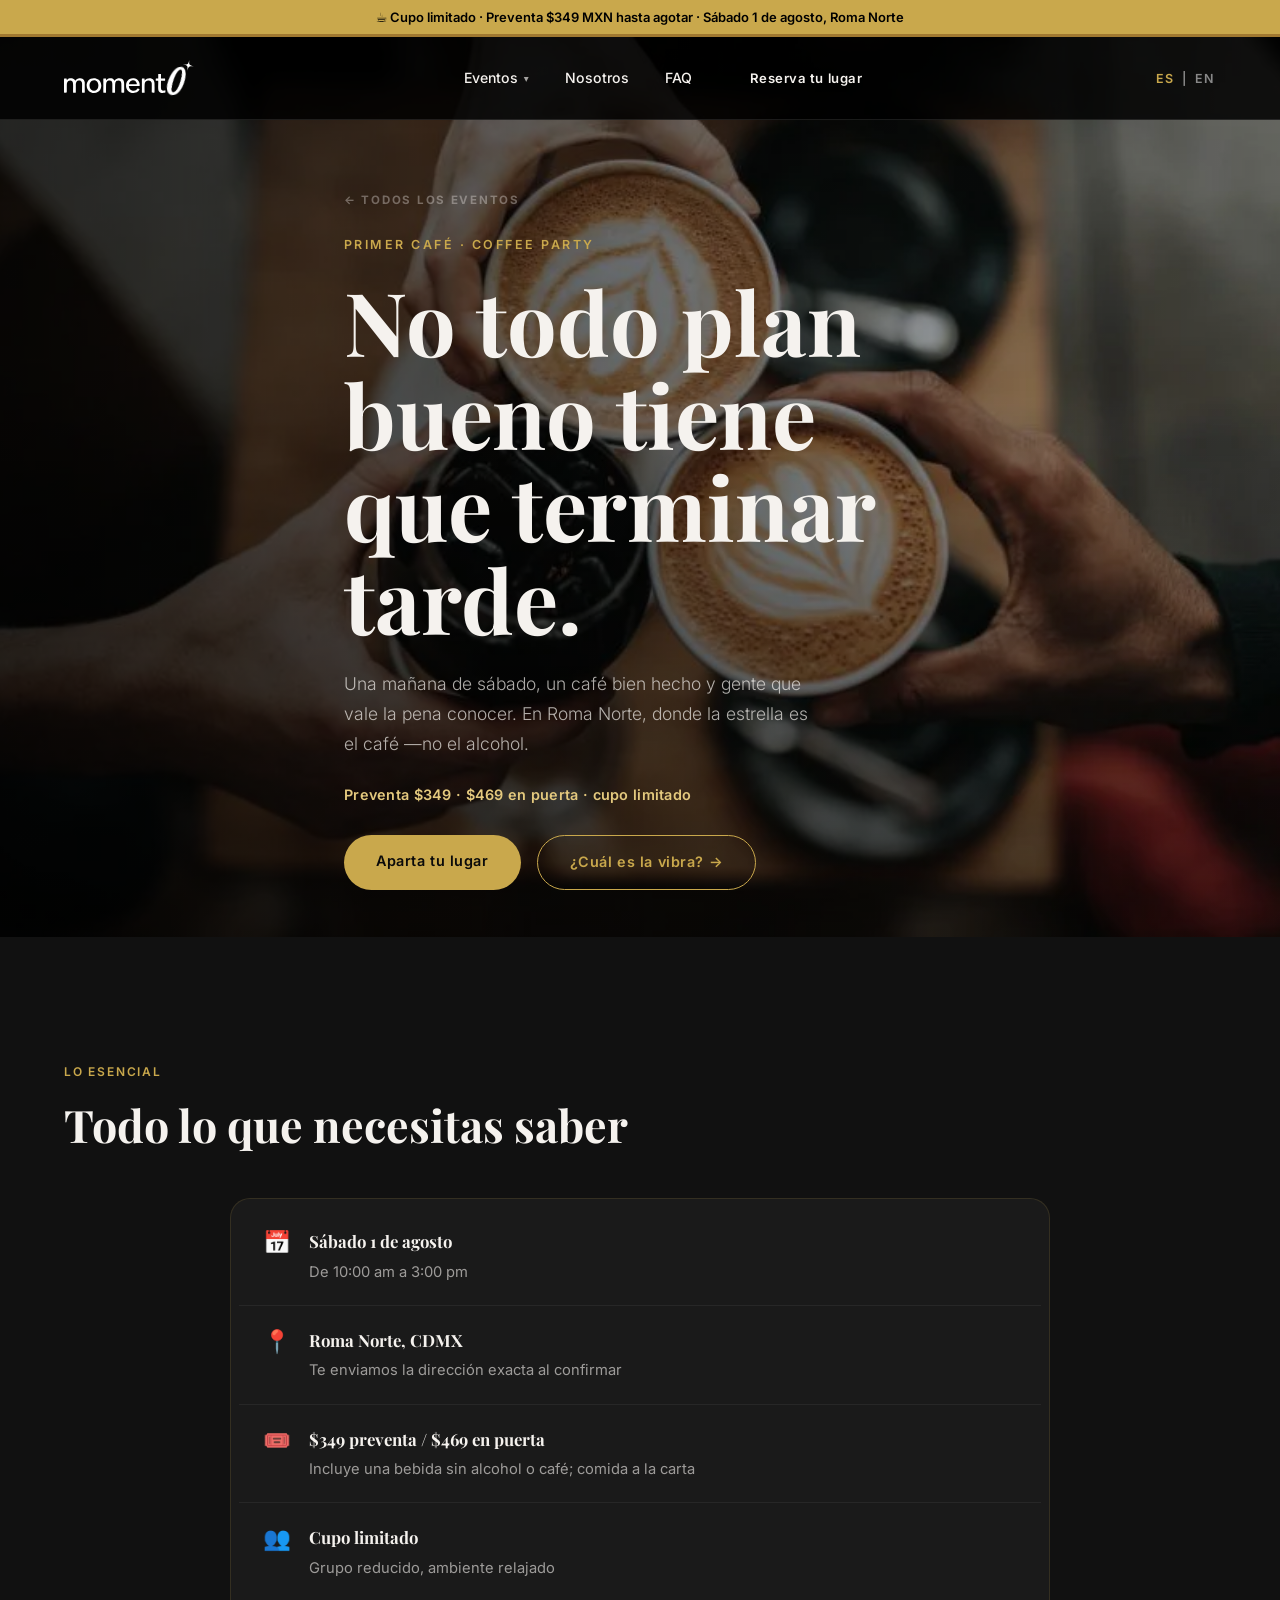
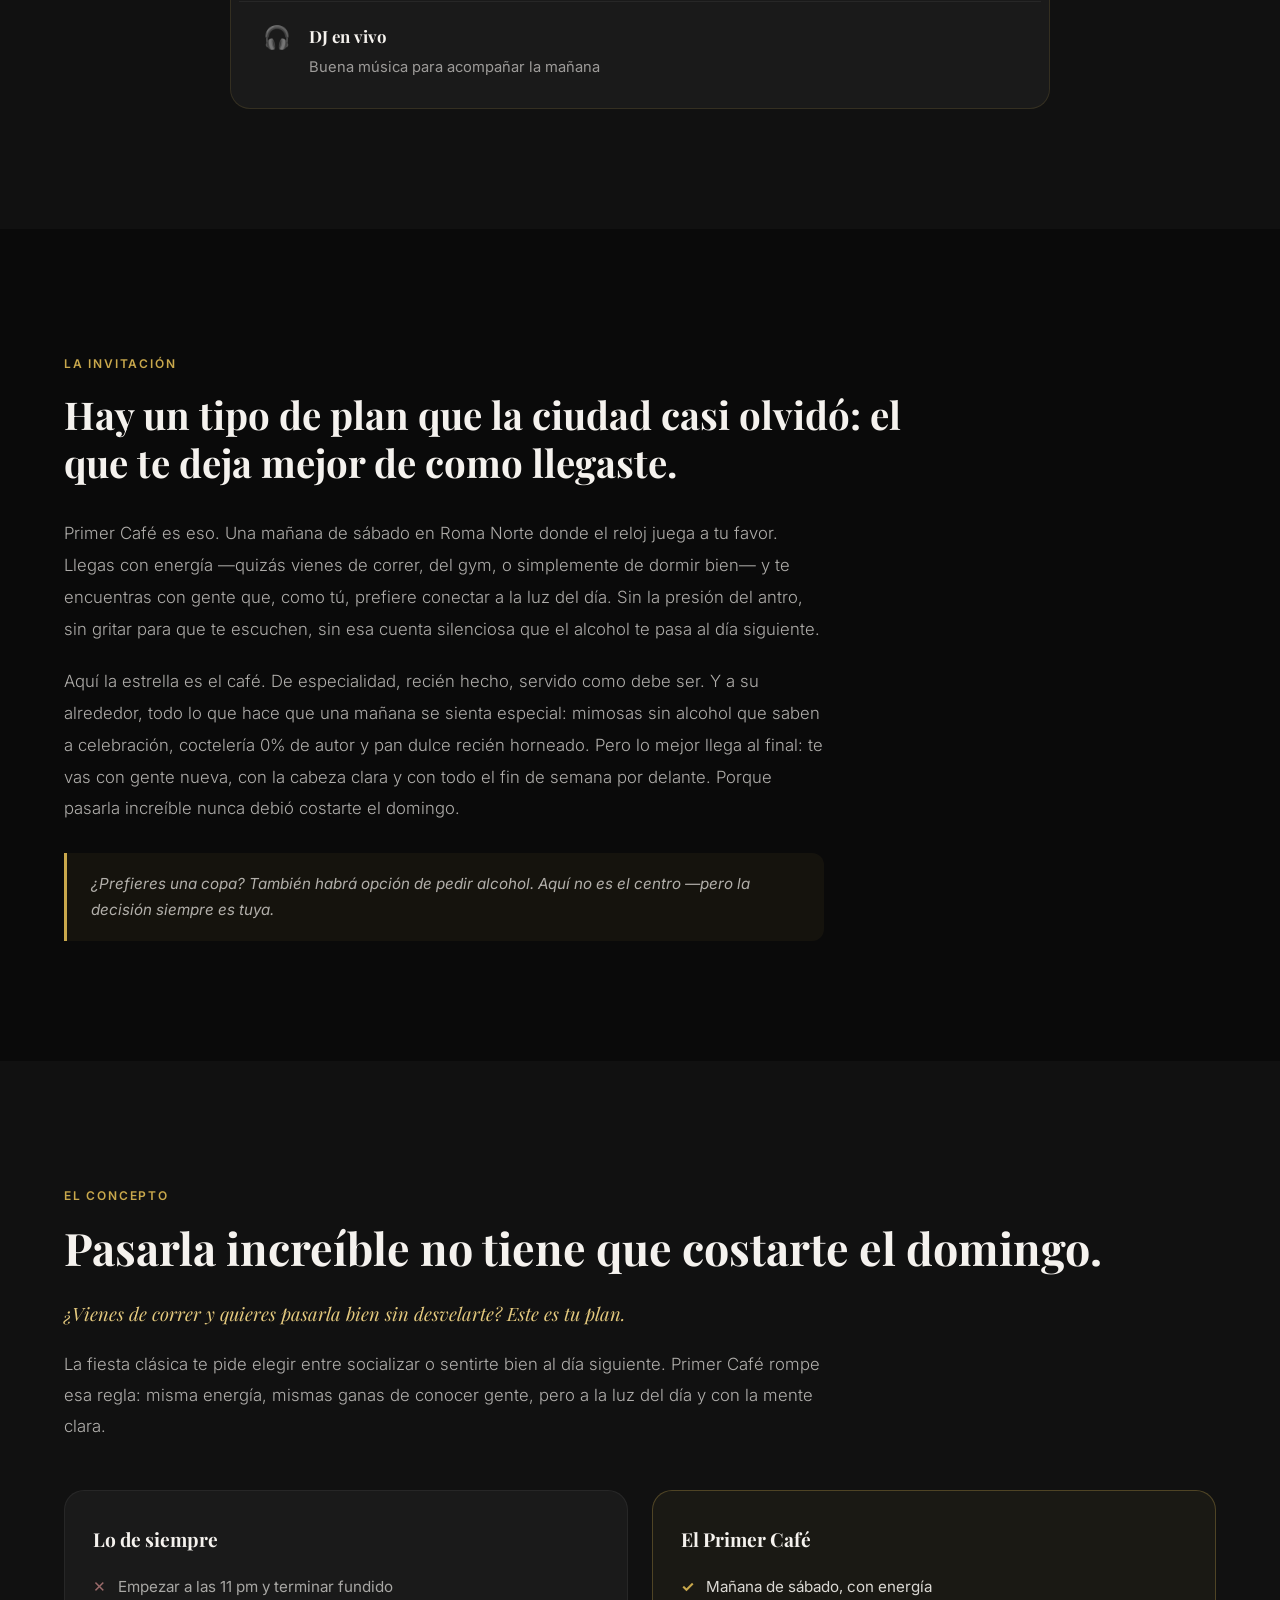
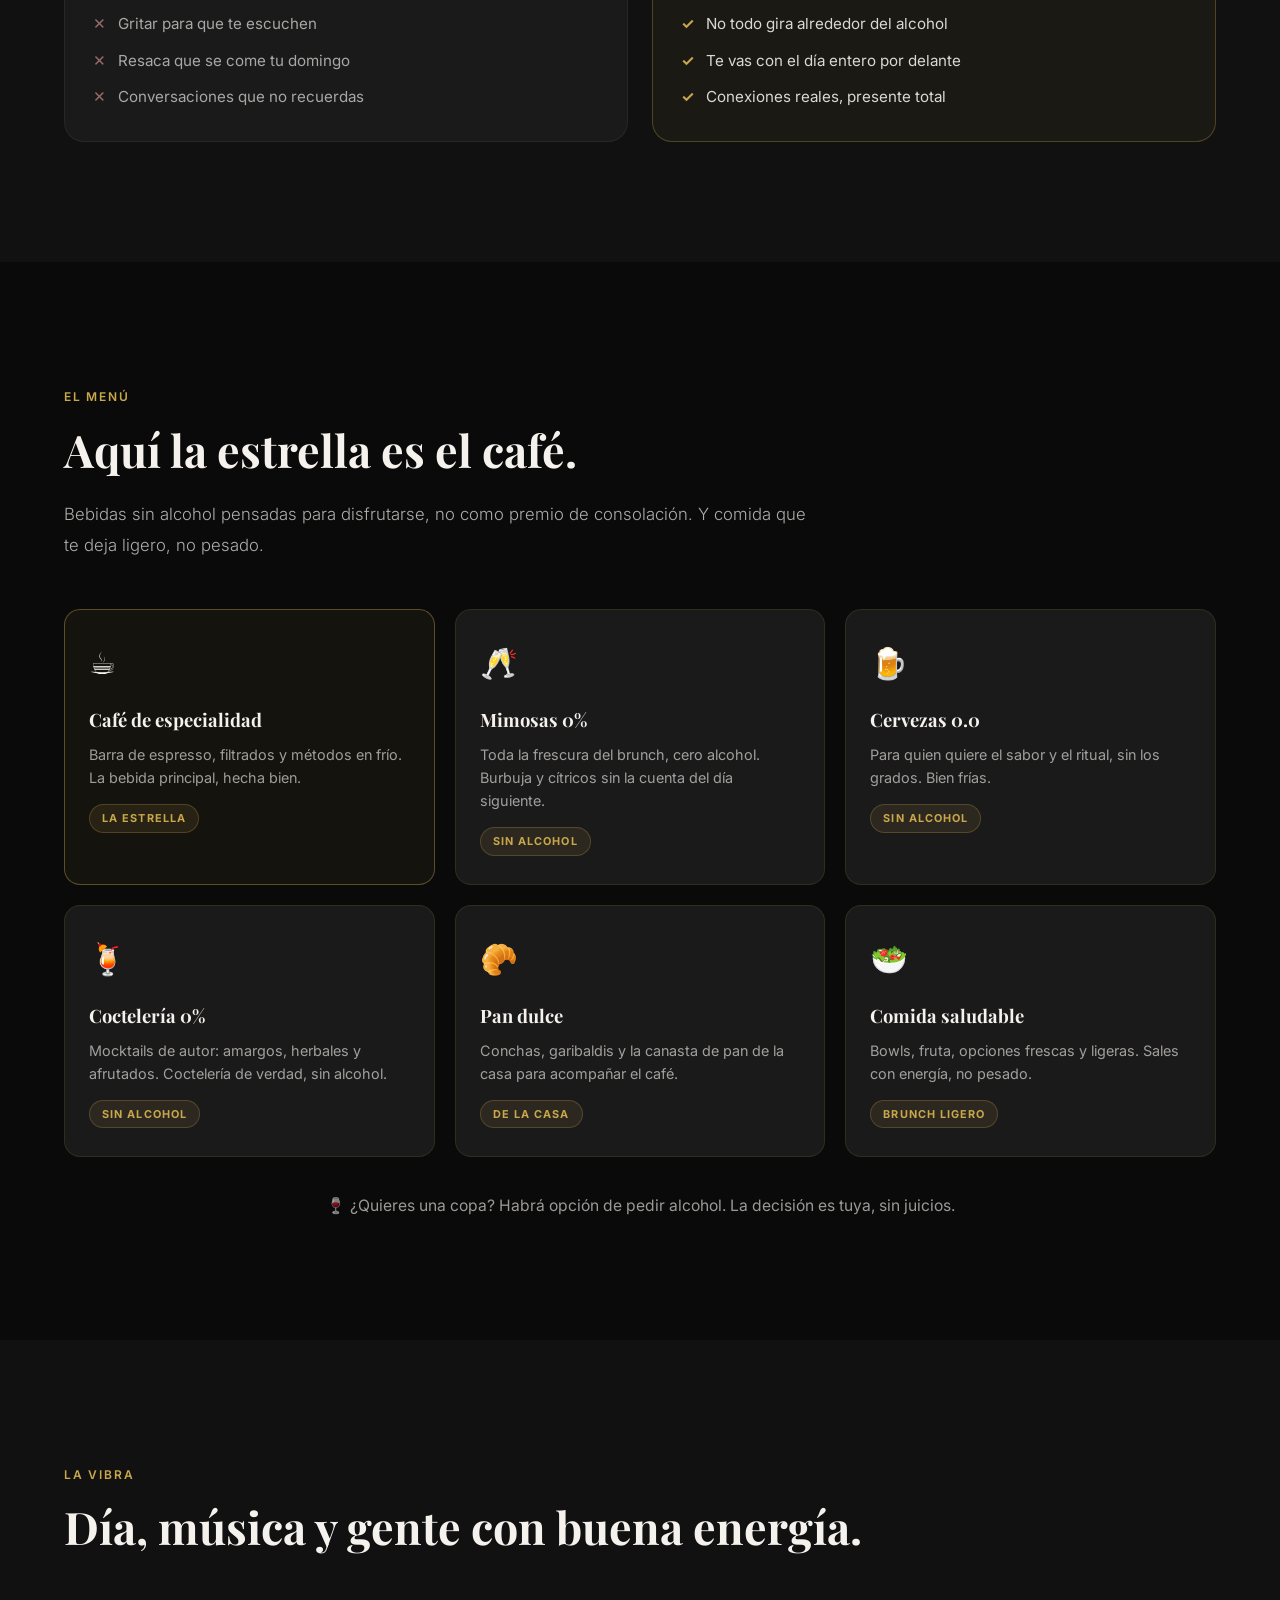
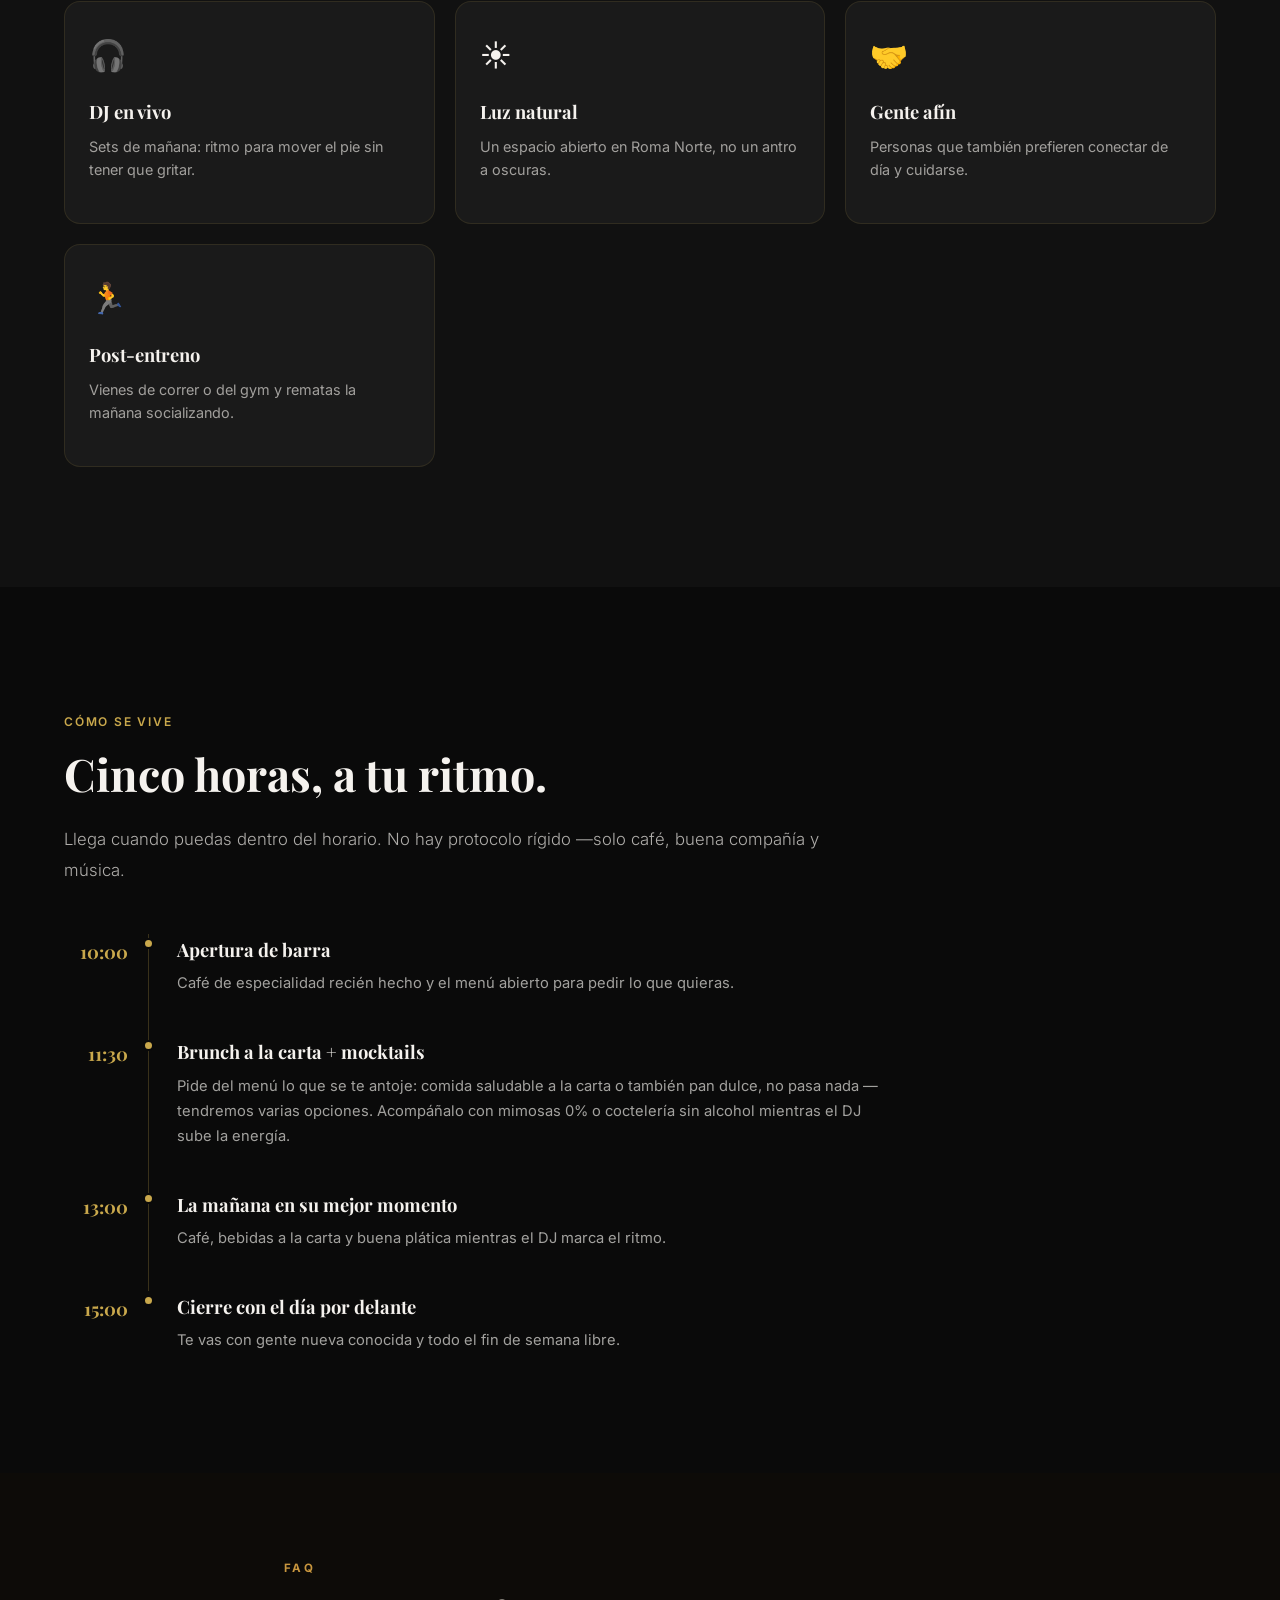
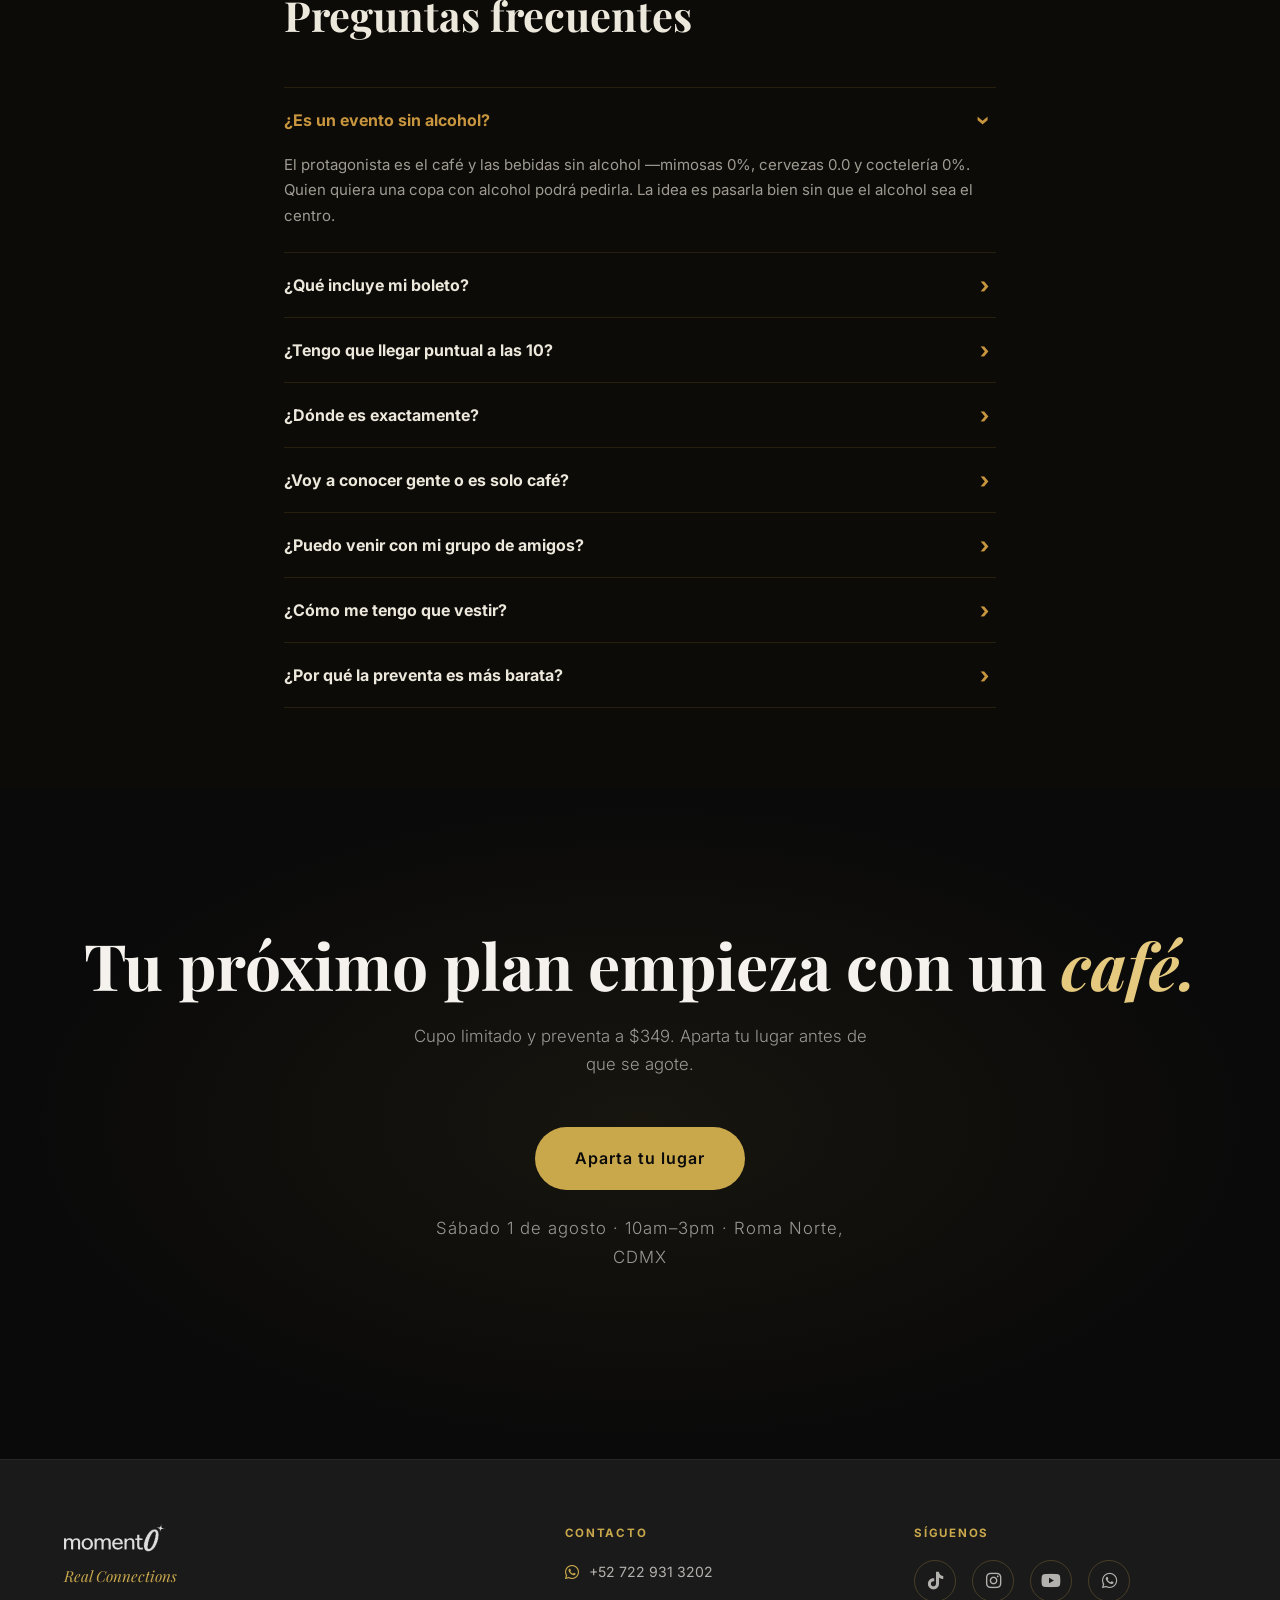
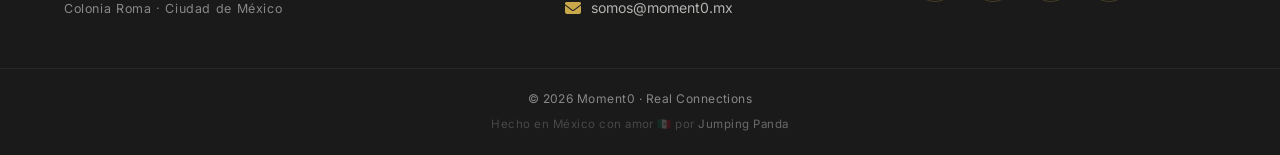
==== commit ffa2ca37: "feat: Eventos dropdown submenu + remove hero scroll animation - Add a dropdown under 'Eventos' in th" ====
--- a/coffee-party-cdmx/index.html
+++ b/coffee-party-cdmx/index.html
@@ -65,10 +65,17 @@
 .hero__title{font-family:var(--font-serif);font-size:clamp(3rem,7vw,5.5rem);font-weight:700;line-height:1.05;margin-bottom:24px}
 .hero__slogan{font-family:var(--font-serif);font-size:1.1rem;font-style:italic;color:var(--gold);letter-spacing:.08em;margin-bottom:16px}
 .hero__sub{font-size:1.1rem;color:rgba(245,242,238,.7);max-width:480px;margin-bottom:40px;font-weight:300}
-.hero__scroll{position:absolute;bottom:36px;left:50%;transform:translateX(-50%)}
-.hero__scroll span{display:block;width:1px;height:60px;background:linear-gradient(to bottom,var(--gold),transparent);margin:0 auto;animation:scrollLine 2s ease-in-out infinite}
-@keyframes scrollLine{0%{transform:scaleY(0);transform-origin:top}50%{transform:scaleY(1);transform-origin:top}51%{transform:scaleY(1);transform-origin:bottom}100%{transform:scaleY(0);transform-origin:bottom}}
 @media(max-width:680px){.nav__links{display:none}.nav__hamburger{display:flex}.hero__title{font-size:3rem}}
+.nav__item--dropdown{position:relative}
+.nav__submenu{position:absolute;top:100%;left:0;padding-top:14px;min-width:210px;display:none}
+.nav__item--dropdown:hover .nav__submenu{display:block}
+.nav__submenu-card{background:rgba(10,10,10,.97);backdrop-filter:blur(12px);border:1px solid rgba(201,168,76,.2);border-radius:12px;padding:8px;display:flex;flex-direction:column;gap:2px;box-shadow:0 16px 40px rgba(0,0,0,.45)}
+.nav__submenu-card a{padding:10px 14px;border-radius:8px;font-size:.85rem;font-weight:500;color:var(--white);white-space:nowrap;transition:background var(--transition),color var(--transition)}
+.nav__submenu-card a:hover{background:rgba(201,168,76,.12);color:var(--gold)}
+.nav__evtoggle{display:inline-flex;align-items:center;gap:6px;cursor:pointer}
+.nav__evtoggle::after{content:'▾';font-size:.7em;opacity:.65;display:inline-block;transition:transform var(--transition)}
+.nav__item--dropdown:hover .nav__evtoggle::after{transform:rotate(180deg)}
+@media(max-width:680px){.nav__submenu{position:static;display:block;padding-top:6px;min-width:0}.nav__submenu-card{background:transparent;backdrop-filter:none;border:none;box-shadow:none;padding:4px 0 0 16px;gap:0}.nav__submenu-card a{padding:8px 0;color:rgba(245,242,238,.75)}.nav__evtoggle::after{display:none}}
   </style>
   <!-- Page-specific styles -->
   <style>
@@ -179,7 +186,15 @@
         <img src="../assets/logo.svg" alt="Moment0" class="nav__logo-img" />
       </a>
       <ul class="nav__links">
-        <li><a href="https://moment0.mx/#eventos" data-i18n="nav.events">Eventos</a></li>
+        <li class="nav__item nav__item--dropdown">
+          <a href="https://moment0.mx/#eventos" class="nav__evtoggle" data-i18n="nav.events">Eventos</a>
+          <div class="nav__submenu">
+            <div class="nav__submenu-card">
+              <a href="/speed-dating-cdmx/" data-i18n="nav.ev.speed">Speed Dating</a>
+              <a href="/coffee-party-cdmx/" data-i18n="nav.ev.coffee">Coffee Party</a>
+            </div>
+          </div>
+        </li>
         <li><a href="https://moment0.mx/#nosotros" data-i18n="nav.about">Nosotros</a></li>
         <li><a href="#faq" data-i18n="nav.faq">FAQ</a></li>
         <li><a href="https://wa.me/527229313202?text=Hola%2C%20me%20gustar%C3%ADa%20apartar%20mi%20lugar%20en%20el%20Primer%20Caf%C3%A9%20%C2%B7%20Coffee%20Party%20del%20s%C3%A1bado%201%20de%20agosto%20en%20Roma%20Norte.%20%C2%BFMe%20pueden%20dar%20m%C3%A1s%20informaci%C3%B3n%3F" class="btn btn--sm" target="_blank" rel="noopener noreferrer" data-i18n="nav.cta">Reserva tu lugar</a></li>
@@ -213,7 +228,6 @@
         <a href="#vibra" class="btn btn--outline" data-i18n="cp.hero.cta2">¿Cuál es la vibra? →</a>
       </div>
     </div>
-    <div class="hero__scroll"><span></span></div>
   </section>
 
   <!-- LO ESENCIAL -->
--- a/css/styles.css
+++ b/css/styles.css
@@ -275,27 +275,6 @@
   font-weight: 300;
 }
 
-.hero__scroll {
-  position: absolute;
-  bottom: 36px;
-  left: 50%;
-  transform: translateX(-50%);
-}
-.hero__scroll span {
-  display: block;
-  width: 1px;
-  height: 60px;
-  background: linear-gradient(to bottom, var(--gold), transparent);
-  margin: 0 auto;
-  animation: scrollLine 2s ease-in-out infinite;
-}
-@keyframes scrollLine {
-  0% { transform: scaleY(0); transform-origin: top; }
-  50% { transform: scaleY(1); transform-origin: top; }
-  51% { transform: scaleY(1); transform-origin: bottom; }
-  100% { transform: scaleY(0); transform-origin: bottom; }
-}
-
 /* =====================
    ABOUT
    ===================== */
--- a/css/styles.css
+++ b/css/styles.css
@@ -275,27 +275,6 @@
   font-weight: 300;
 }
 
-.hero__scroll {
-  position: absolute;
-  bottom: 36px;
-  left: 50%;
-  transform: translateX(-50%);
-}
-.hero__scroll span {
-  display: block;
-  width: 1px;
-  height: 60px;
-  background: linear-gradient(to bottom, var(--gold), transparent);
-  margin: 0 auto;
-  animation: scrollLine 2s ease-in-out infinite;
-}
-@keyframes scrollLine {
-  0% { transform: scaleY(0); transform-origin: top; }
-  50% { transform: scaleY(1); transform-origin: top; }
-  51% { transform: scaleY(1); transform-origin: bottom; }
-  100% { transform: scaleY(0); transform-origin: bottom; }
-}
-
 /* =====================
    ABOUT
    ===================== */
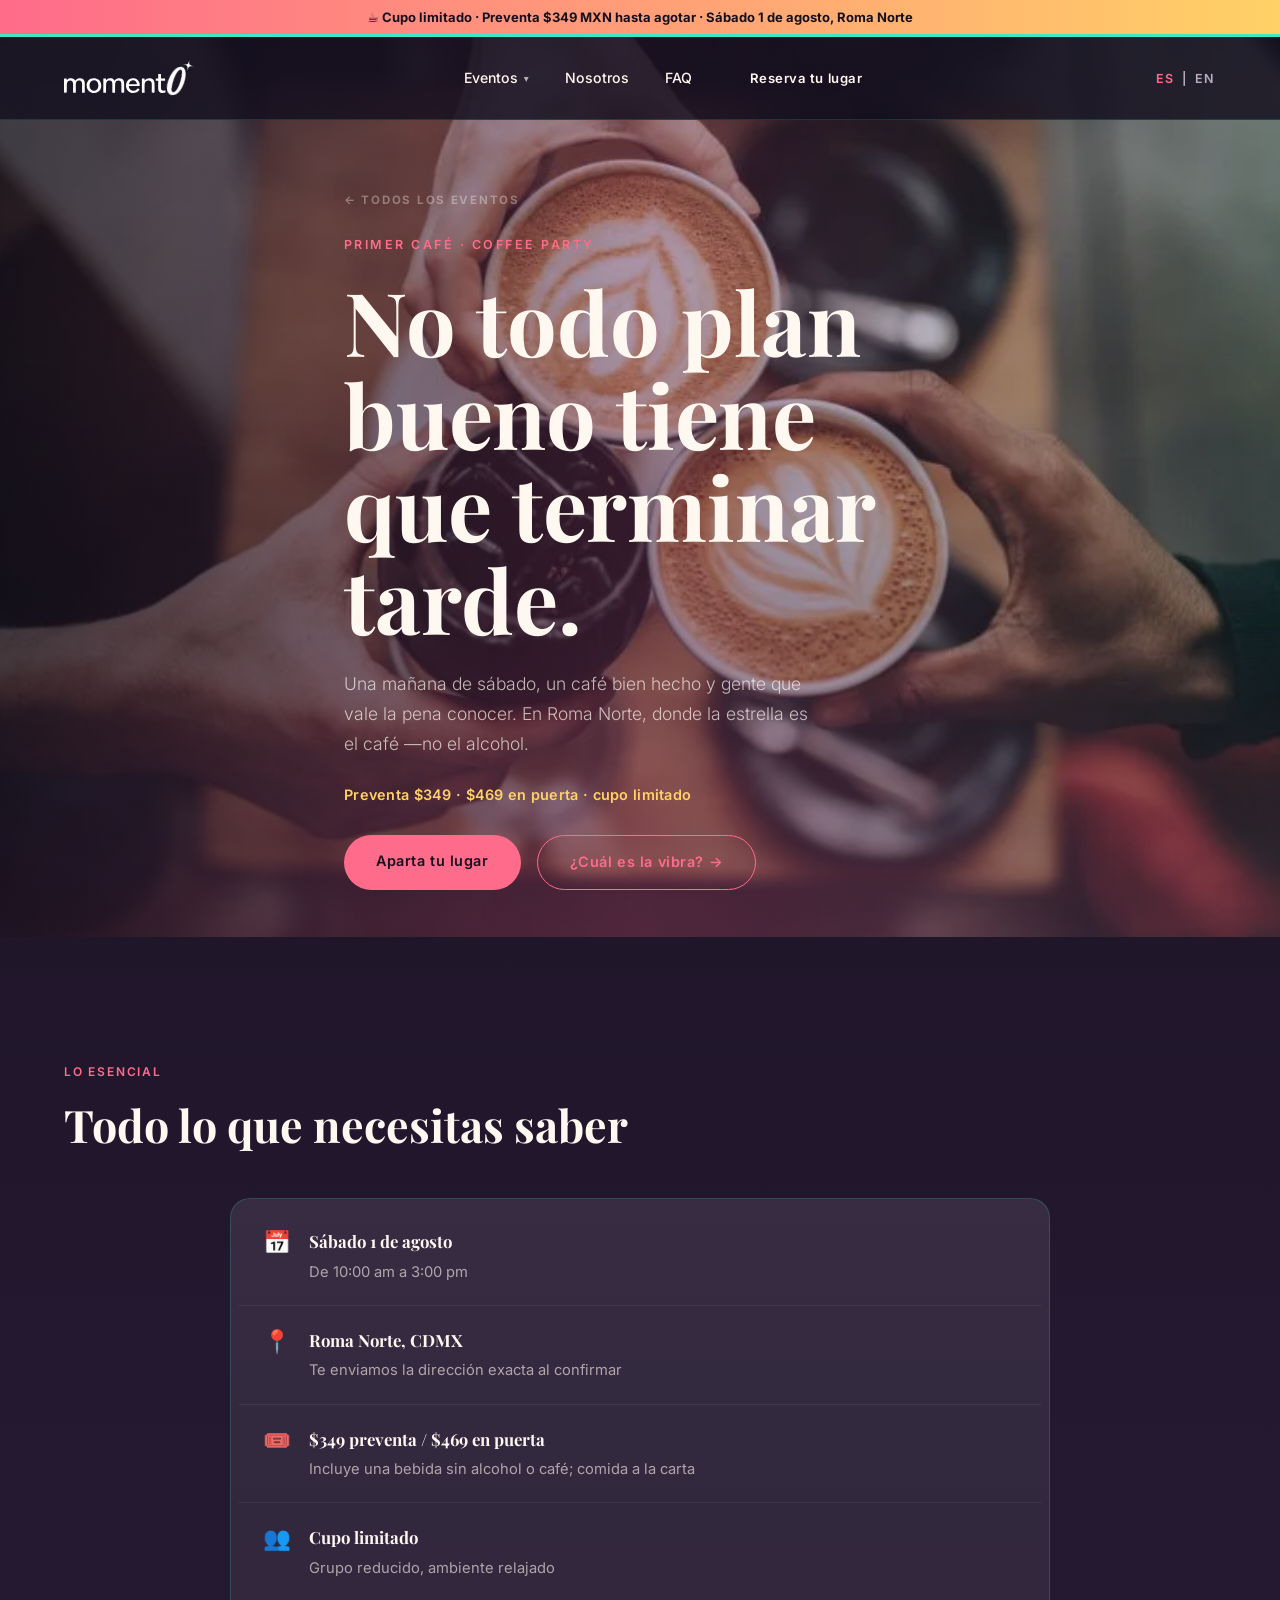
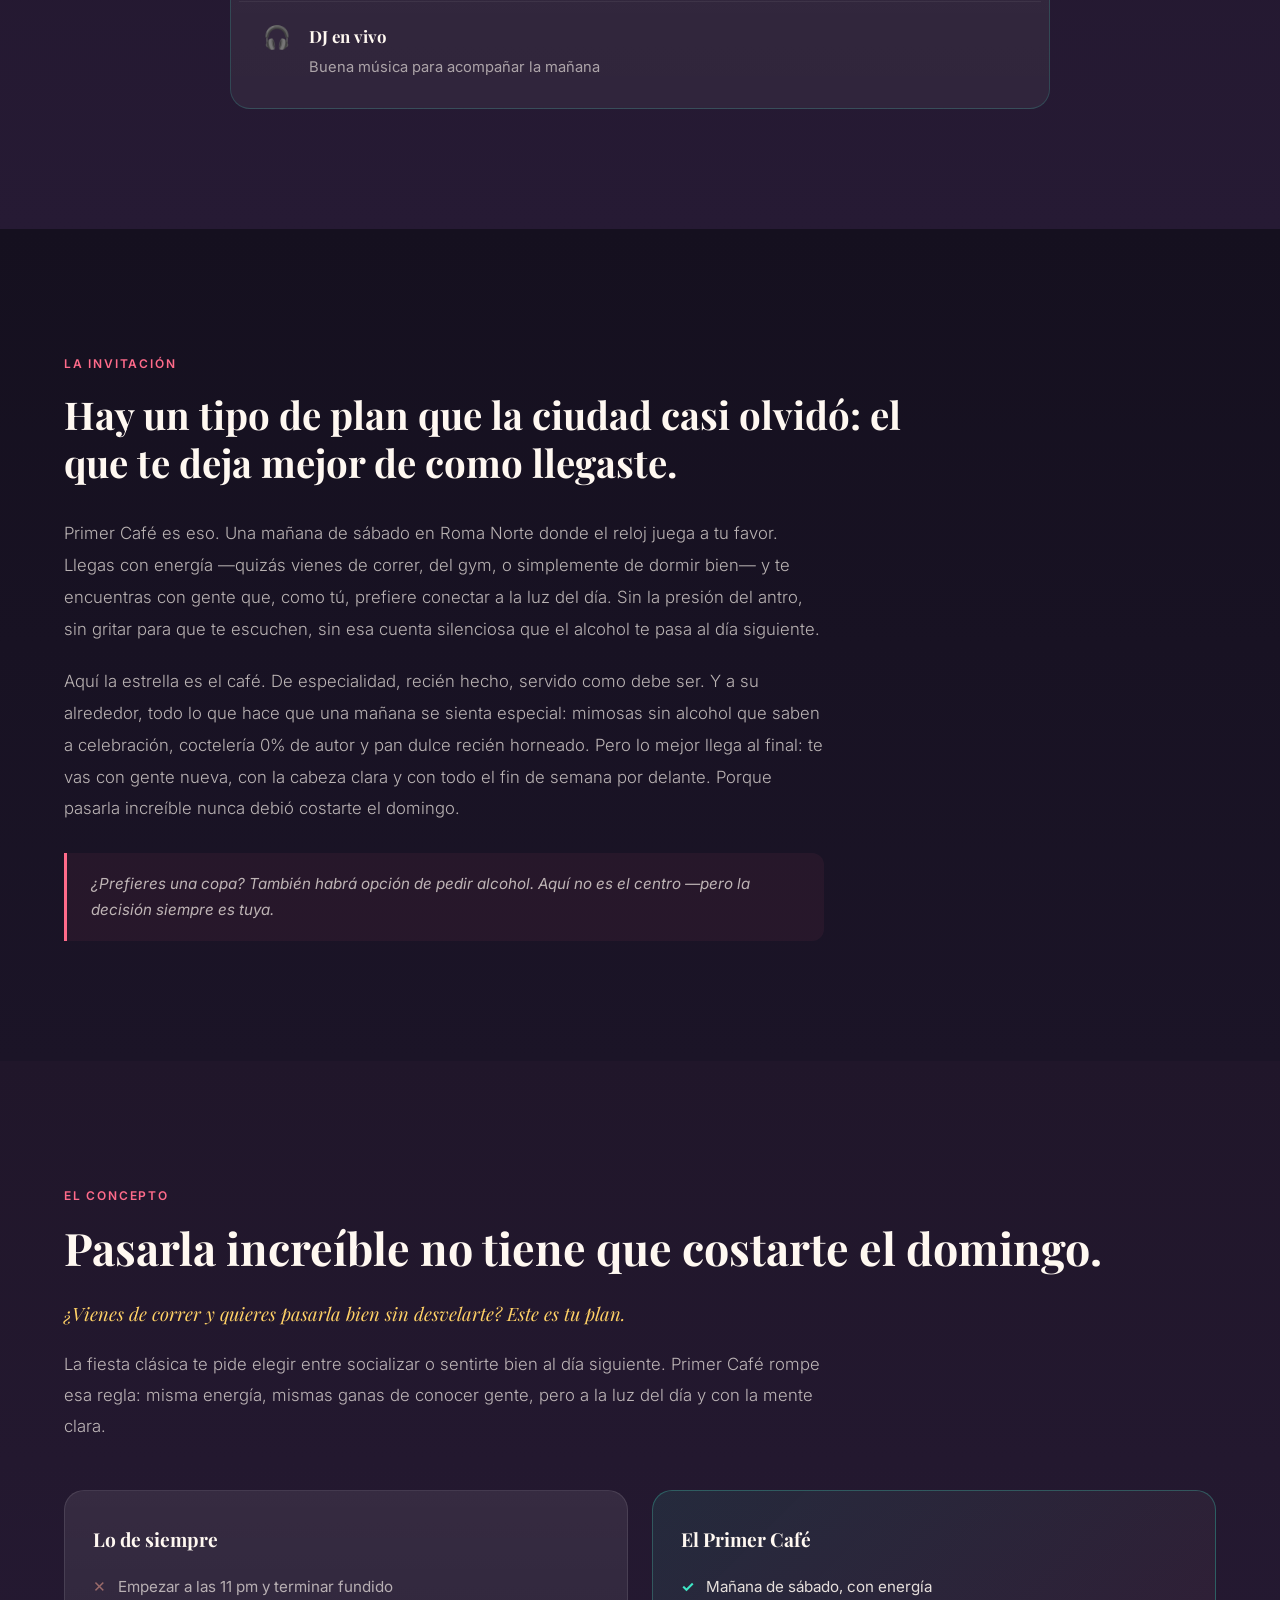
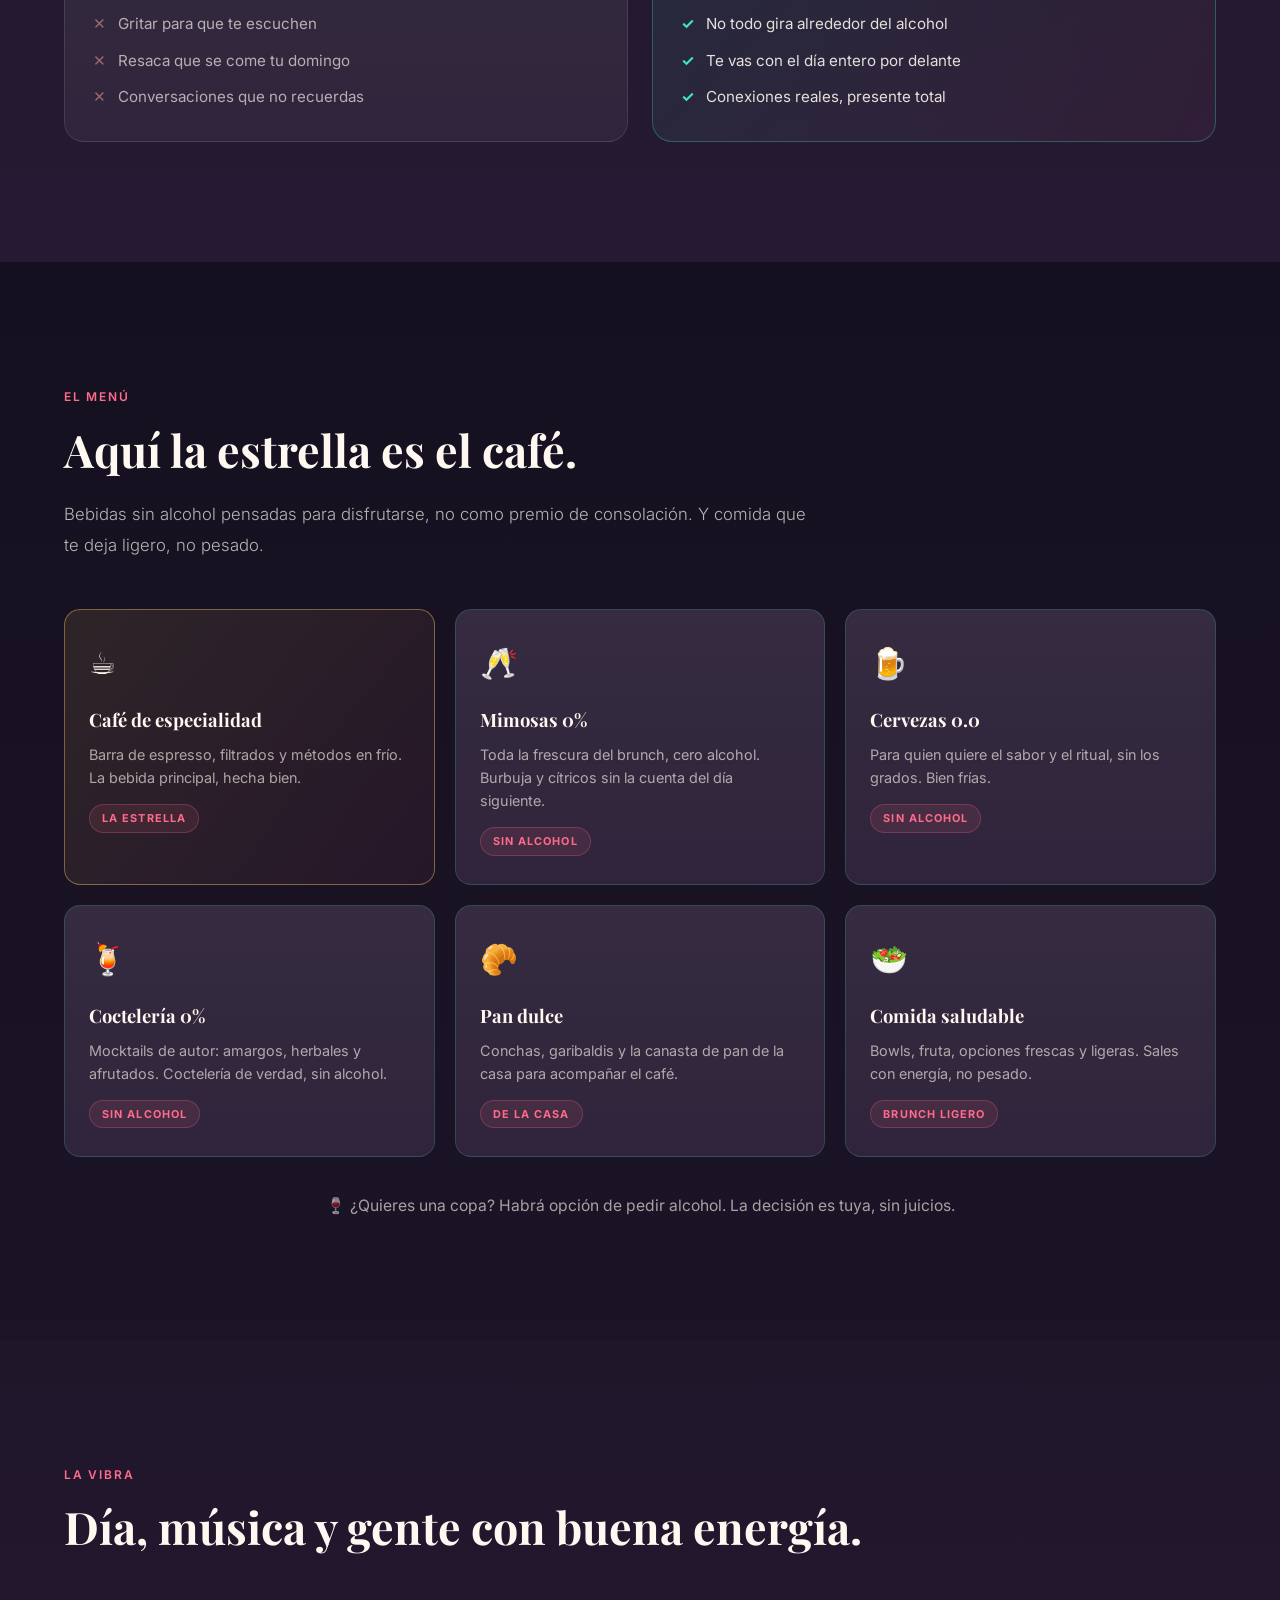
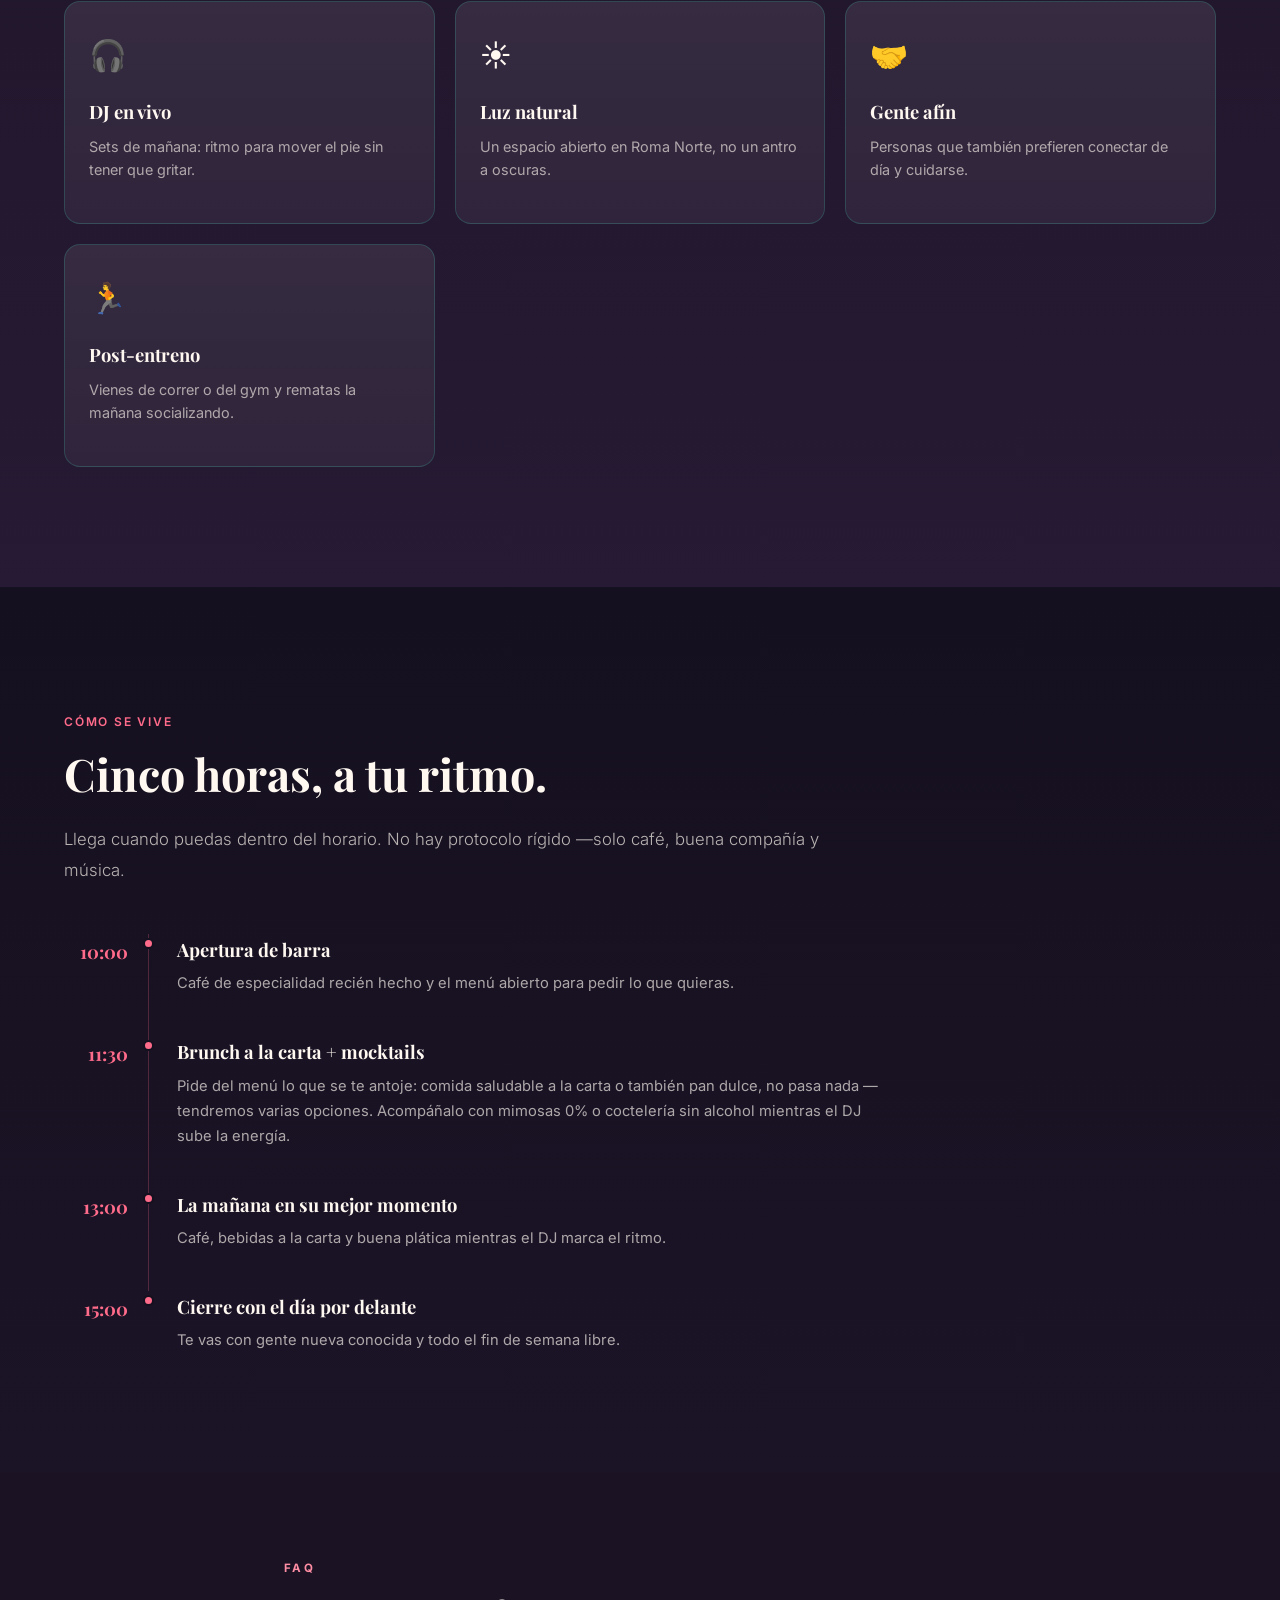
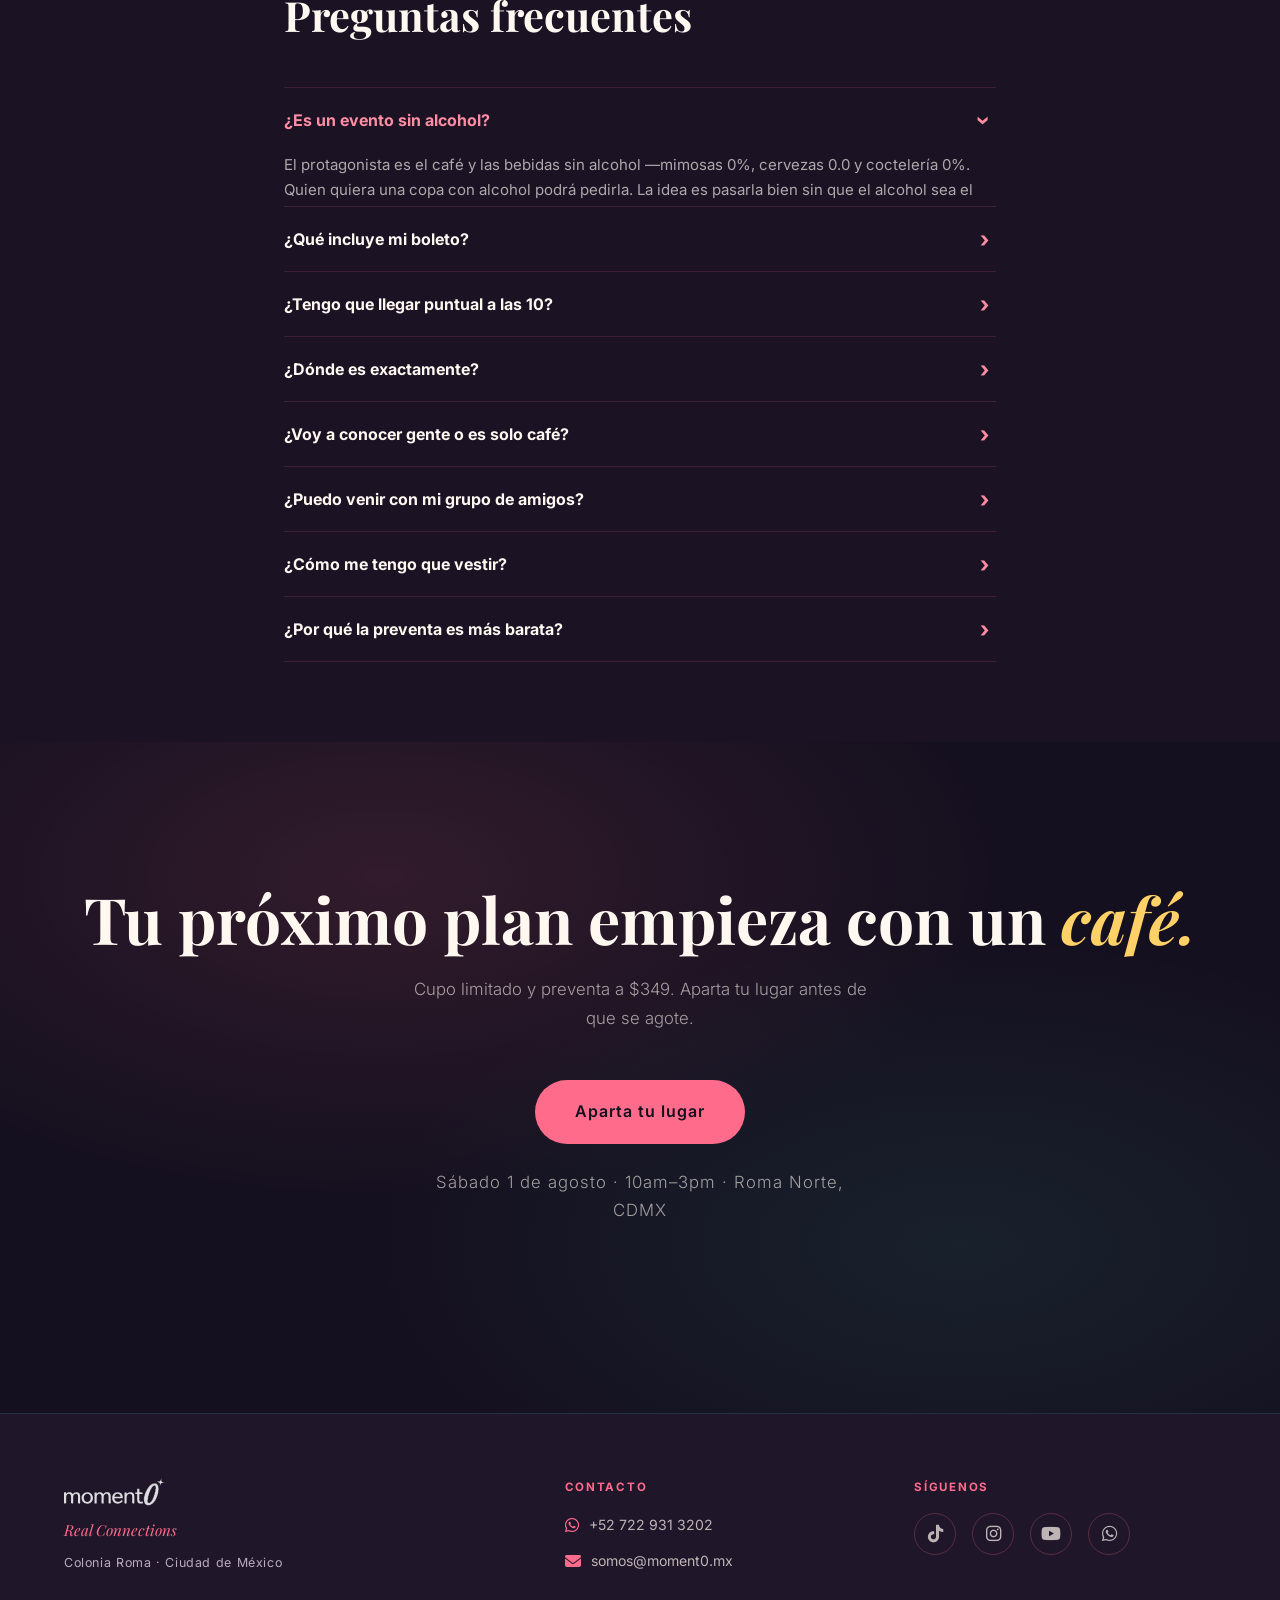
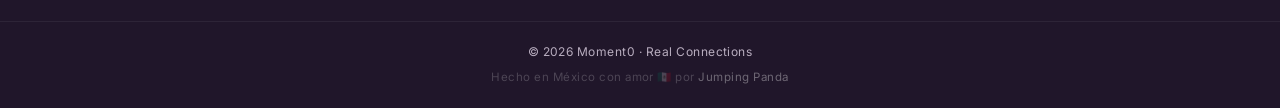
==== commit d1ac5589: "style: brighten Moment0 palette" ====
--- a/coffee-party-cdmx/index.html
+++ b/coffee-party-cdmx/index.html
@@ -29,7 +29,7 @@
   <noscript><link rel="stylesheet" href="https://cdnjs.cloudflare.com/ajax/libs/font-awesome/6.5.0/css/all.min.css" /></noscript>
   <!-- Critical CSS — identical to homepage so the browser can reuse the cached parse -->
   <style>
-:root{--black:#0a0a0a;--dark:#111111;--dark2:#1a1a1a;--gold:#c9a84c;--gold-lt:#e4c97e;--white:#f5f2ee;--grey:#888;--font-serif:'Playfair Display',Georgia,serif;--font-sans:'Inter',system-ui,sans-serif;--radius:12px;--transition:0.3s ease}
+:root{--black:#15101f;--dark:#20162a;--dark2:#2b2037;--gold:#ff6b8a;--gold-lt:#ffd166;--teal:#3ee8c6;--violet:#7c5cff;--rose-lt:#ff9fbc;--white:#fff8f1;--grey:#b8adbf;--font-serif:'Playfair Display',Georgia,serif;--font-sans:'Inter',system-ui,sans-serif;--radius:12px;--transition:0.3s ease}
 *,*::before,*::after{box-sizing:border-box;margin:0;padding:0}
 html{scroll-behavior:smooth}
 body{background:var(--black);color:var(--white);font-family:var(--font-sans);font-size:16px;line-height:1.7;-webkit-font-smoothing:antialiased}
@@ -43,7 +43,7 @@
 .btn--primary:hover{background:var(--gold-lt);transform:translateY(-2px)}
 .btn--sm{padding:10px 22px;font-size:.82rem}
 .nav{position:fixed;top:0;left:0;right:0;z-index:100;padding:20px 0;transition:background var(--transition),padding var(--transition)}
-.nav.scrolled{background:rgba(10,10,10,.92);backdrop-filter:blur(12px);padding:14px 0;border-bottom:1px solid rgba(201,168,76,.15)}
+.nav.scrolled{background:rgba(21,16,31,.92);backdrop-filter:blur(12px);padding:14px 0;border-bottom:1px solid rgba(255,107,138,.15)}
 .nav__inner{display:flex;align-items:center;justify-content:space-between}
 .nav__logo{font-family:var(--font-serif);font-size:1.5rem;font-weight:700;letter-spacing:-.01em}
 .nav__logo span{color:var(--gold)}
@@ -58,98 +58,99 @@
 .nav__hamburger span{display:block;width:24px;height:2px;background:var(--white);border-radius:2px;transition:var(--transition)}
 .hero{position:relative;min-height:100vh;display:flex;align-items:center;overflow:hidden}
 .hero__bg-img{position:absolute;inset:0;width:100%;height:100%;object-fit:cover;object-position:center;z-index:0}
-.hero::before{content:'';position:absolute;inset:0;background:linear-gradient(135deg,rgba(0,0,0,.75) 0%,rgba(10,8,4,.65) 50%,rgba(0,0,0,.7) 100%)}
-.hero__overlay{position:absolute;inset:0;background:linear-gradient(to top,rgba(0,0,0,.5) 0%,transparent 60%)}
+.hero::before{content:'';position:absolute;inset:0;background:linear-gradient(135deg,rgba(21,16,31,.6) 0%,rgba(112,47,88,.44) 48%,rgba(20,85,86,.3) 100%)}
+.hero__overlay{position:absolute;inset:0;background:linear-gradient(to top,rgba(112,47,88,.36) 0%,rgba(21,16,31,.18) 35%,transparent 68%)}
 .hero__content{position:relative;z-index:1;max-width:640px;padding-top:100px}
 .hero__tag{font-size:.78rem;font-weight:600;letter-spacing:.2em;text-transform:uppercase;color:var(--gold);margin-bottom:20px}
 .hero__title{font-family:var(--font-serif);font-size:clamp(3rem,7vw,5.5rem);font-weight:700;line-height:1.05;margin-bottom:24px}
+.hero__title em{color:var(--gold-lt);background:linear-gradient(90deg,var(--gold-lt) 0%,var(--gold) 52%,var(--teal) 100%);-webkit-background-clip:text;background-clip:text;-webkit-text-fill-color:transparent}
 .hero__slogan{font-family:var(--font-serif);font-size:1.1rem;font-style:italic;color:var(--gold);letter-spacing:.08em;margin-bottom:16px}
-.hero__sub{font-size:1.1rem;color:rgba(245,242,238,.7);max-width:480px;margin-bottom:40px;font-weight:300}
+.hero__sub{font-size:1.1rem;color:rgba(255,248,241,.7);max-width:480px;margin-bottom:40px;font-weight:300}
 @media(max-width:680px){.nav__links{display:none}.nav__hamburger{display:flex}.hero__title{font-size:3rem}}
 .nav__item--dropdown{position:relative}
 .nav__submenu{position:absolute;top:100%;left:0;padding-top:14px;min-width:210px;display:none}
 .nav__item--dropdown:hover .nav__submenu{display:block}
-.nav__submenu-card{background:rgba(10,10,10,.97);backdrop-filter:blur(12px);border:1px solid rgba(201,168,76,.2);border-radius:12px;padding:8px;display:flex;flex-direction:column;gap:2px;box-shadow:0 16px 40px rgba(0,0,0,.45)}
+.nav__submenu-card{background:rgba(21,16,31,.97);backdrop-filter:blur(12px);border:1px solid rgba(255,107,138,.2);border-radius:12px;padding:8px;display:flex;flex-direction:column;gap:2px;box-shadow:0 16px 40px rgba(0,0,0,.45)}
 .nav__submenu-card a{padding:10px 14px;border-radius:8px;font-size:.85rem;font-weight:500;color:var(--white);white-space:nowrap;transition:background var(--transition),color var(--transition)}
-.nav__submenu-card a:hover{background:rgba(201,168,76,.12);color:var(--gold)}
+.nav__submenu-card a:hover{background:rgba(255,107,138,.12);color:var(--gold)}
 .nav__evtoggle{display:inline-flex;align-items:center;gap:6px;cursor:pointer}
 .nav__evtoggle::after{content:'▾';font-size:.7em;opacity:.65;display:inline-block;transition:transform var(--transition)}
 .nav__item--dropdown:hover .nav__evtoggle::after{transform:rotate(180deg)}
-@media(max-width:680px){.nav__submenu{position:static;display:block;padding-top:6px;min-width:0}.nav__submenu-card{background:transparent;backdrop-filter:none;border:none;box-shadow:none;padding:4px 0 0 16px;gap:0}.nav__submenu-card a{padding:8px 0;color:rgba(245,242,238,.75)}.nav__evtoggle::after{display:none}}
+@media(max-width:680px){.nav__submenu{position:static;display:block;padding-top:6px;min-width:0}.nav__submenu-card{background:transparent;backdrop-filter:none;border:none;box-shadow:none;padding:4px 0 0 16px;gap:0}.nav__submenu-card a{padding:8px 0;color:rgba(255,248,241,.75)}.nav__evtoggle::after{display:none}}
   </style>
   <!-- Page-specific styles -->
   <style>
-.sd-back{display:inline-flex;align-items:center;gap:8px;font-size:.72rem;font-weight:700;letter-spacing:.15em;text-transform:uppercase;color:rgba(245,242,238,.35);transition:color .3s ease;margin-bottom:24px}
+.sd-back{display:inline-flex;align-items:center;gap:8px;font-size:.72rem;font-weight:700;letter-spacing:.15em;text-transform:uppercase;color:rgba(255,248,241,.35);transition:color .3s ease;margin-bottom:24px}
 .sd-back:hover{color:var(--gold)}
 .sd-ctas{display:flex;gap:16px;flex-wrap:wrap}
 .sd-section{padding:120px 0}
-.sd-section--dark{background:var(--dark)}
+.sd-section--dark{background:linear-gradient(180deg,#20162a 0%,#261a34 100%)}
 .sd-section__label{display:inline-block;font-size:.75rem;font-weight:600;letter-spacing:.15em;text-transform:uppercase;color:var(--gold);margin-bottom:16px}
 .sd-section__title{font-family:var(--font-serif);font-size:clamp(1.8rem,3.5vw,2.8rem);font-weight:700;line-height:1.15;margin-bottom:24px}
-.sd-section__body{font-size:1.05rem;color:rgba(245,242,238,.7);max-width:760px;line-height:1.85;font-weight:300}
-.sd-cta-section{padding:140px 0;background:radial-gradient(ellipse 80% 80% at 50% 50%,rgba(201,168,76,.07) 0%,transparent 60%),var(--black);text-align:center}
+.sd-section__body{font-size:1.05rem;color:rgba(255,248,241,.7);max-width:760px;line-height:1.85;font-weight:300}
+.sd-cta-section{padding:140px 0;background:radial-gradient(ellipse 80% 80% at 30% 20%,rgba(255,107,138,.12) 0%,transparent 60%),radial-gradient(ellipse 80% 80% at 75% 75%,rgba(62,232,198,.08) 0%,transparent 58%),var(--black);text-align:center}
 .sd-cta-section h2{font-family:var(--font-serif);font-size:clamp(2.5rem,5vw,4rem);line-height:1.15;margin-bottom:20px}
-.sd-cta-section p{font-size:1.05rem;color:rgba(245,242,238,.6);max-width:460px;margin:0 auto 48px;font-weight:300}
-.hero::after{content:'';position:absolute;top:0;left:0;width:100%;height:100%;background:linear-gradient(to right,rgba(0,0,0,.75) 0%,rgba(0,0,0,.5) 50%,rgba(0,0,0,.2) 100%);z-index:0;pointer-events:none}
+.sd-cta-section p{font-size:1.05rem;color:rgba(255,248,241,.6);max-width:460px;margin:0 auto 48px;font-weight:300}
+.hero::after{content:'';position:absolute;top:0;left:0;width:100%;height:100%;background:linear-gradient(to right,rgba(21,16,31,.66) 0%,rgba(112,47,88,.4) 50%,rgba(20,85,86,.18) 100%);z-index:0;pointer-events:none}
 /* Urgency bar */
-.urgency-bar{background:#C9A84C;color:#000000;font-size:13px;font-weight:600;padding:8px 16px;text-align:center;width:100%;position:sticky;top:0;z-index:9999;line-height:1.4;border-bottom:3px solid #A07830}
+.urgency-bar{background:linear-gradient(90deg,#ff6b8a,#ffd166);color:#15101f;font-size:13px;font-weight:700;padding:8px 16px;text-align:center;width:100%;position:sticky;top:0;z-index:9999;line-height:1.4;border-bottom:3px solid #3ee8c6}
 /* Nav baseline — top is set at runtime by JS after measuring urgency bar height */
-.nav{background:rgba(0,0,0,0.85);border-bottom:1px solid rgba(255,255,255,0.1)}
+.nav{background:rgba(21,16,31,0.84);border-bottom:1px solid rgba(62,232,198,0.16)}
 /* Hero clears urgency bar (~37px) + nav (~76px) + buffer */
 .hero__content{padding-top:120px}
 /* Hero CTA override */
-.btn--hero-cta{background:#C9A84C;color:#000000;font-weight:700;border-radius:8px}
-.btn--hero-cta:hover{background:#e4c97e;transform:translateY(-2px)}
+.btn--hero-cta{background:#ff6b8a;color:#15101f;font-weight:700;border-radius:8px}
+.btn--hero-cta:hover{background:#ffd166;transform:translateY(-2px)}
 /* Sticky mobile CTA */
-.sticky-cta{display:none;position:fixed;bottom:0;left:0;right:0;padding:12px 16px 16px;background:#111111;border-top:1px solid rgba(201,168,76,.2);z-index:998}
-.sticky-cta__btn{display:flex;align-items:center;justify-content:center;width:100%;min-height:52px;background:#C9A84C;color:#000000;font-weight:700;border-radius:8px;font-size:1rem;letter-spacing:.02em}
-.sticky-cta__btn:hover{background:#e4c97e}
+.sticky-cta{display:none;position:fixed;bottom:0;left:0;right:0;padding:12px 16px 16px;background:#20162a;border-top:1px solid rgba(62,232,198,.22);z-index:998}
+.sticky-cta__btn{display:flex;align-items:center;justify-content:center;width:100%;min-height:52px;background:#ff6b8a;color:#15101f;font-weight:700;border-radius:8px;font-size:1rem;letter-spacing:.02em}
+.sticky-cta__btn:hover{background:#ffd166}
 
 /* ===== Coffee Party specifics ===== */
 .cp-hero-price{font-size:.9rem;color:var(--gold-lt);font-weight:600;letter-spacing:.02em;margin:-16px 0 28px}
 /* Essentials card */
-.cp-essentials{max-width:820px;margin:48px auto 0;background:var(--dark2);border:1px solid rgba(201,168,76,.15);border-radius:20px;padding:8px}
+.cp-essentials{max-width:820px;margin:48px auto 0;background:linear-gradient(180deg,rgba(255,255,255,.055),rgba(255,255,255,.025)),var(--dark2);border:1px solid rgba(62,232,198,.18);border-radius:20px;padding:8px}
 .cp-ess-row{display:flex;gap:18px;align-items:flex-start;padding:20px 24px;border-bottom:1px solid rgba(255,255,255,.06)}
 .cp-ess-row:last-child{border-bottom:none}
 .cp-ess-ico{font-size:1.4rem;line-height:1.3;flex-shrink:0}
 .cp-ess-txt strong{display:block;font-family:var(--font-serif);font-size:1.05rem;color:var(--white);font-weight:700;margin-bottom:2px}
-.cp-ess-txt span{font-size:.92rem;color:rgba(245,242,238,.6)}
+.cp-ess-txt span{font-size:.92rem;color:rgba(255,248,241,.6)}
 /* Lead / emotional */
 .cp-lead__title{font-family:var(--font-serif);font-size:clamp(1.6rem,3.2vw,2.4rem);line-height:1.25;font-weight:700;max-width:900px;margin-bottom:32px}
-.cp-lead__body p{font-size:1.05rem;color:rgba(245,242,238,.7);max-width:760px;line-height:1.9;font-weight:300;margin-bottom:20px}
-.cp-note{margin-top:28px;padding:18px 24px;background:rgba(201,168,76,.06);border-left:3px solid var(--gold);border-radius:0 12px 12px 0;font-size:.95rem;color:rgba(245,242,238,.7);max-width:760px;font-style:italic}
+.cp-lead__body p{font-size:1.05rem;color:rgba(255,248,241,.7);max-width:760px;line-height:1.9;font-weight:300;margin-bottom:20px}
+.cp-note{margin-top:28px;padding:18px 24px;background:rgba(255,107,138,.06);border-left:3px solid var(--gold);border-radius:0 12px 12px 0;font-size:.95rem;color:rgba(255,248,241,.7);max-width:760px;font-style:italic}
 /* Support italic line */
 .cp-support{font-family:var(--font-serif);font-style:italic;color:var(--gold-lt);font-size:1.15rem;margin-bottom:20px}
 /* Compare grid */
 .cp-compare{display:grid;grid-template-columns:1fr 1fr;gap:24px;margin-top:48px}
-.cp-compare__col{background:var(--dark2);border:1px solid rgba(255,255,255,.06);border-radius:20px;padding:32px 28px}
-.cp-compare__col--new{border-color:rgba(201,168,76,.3);background:rgba(201,168,76,.05)}
+.cp-compare__col{background:linear-gradient(180deg,rgba(255,255,255,.05),rgba(255,255,255,.02)),var(--dark2);border:1px solid rgba(255,255,255,.1);border-radius:20px;padding:32px 28px}
+.cp-compare__col--new{border-color:rgba(62,232,198,.28);background:linear-gradient(135deg,rgba(62,232,198,.09),rgba(255,107,138,.06))}
 .cp-compare__title{font-family:var(--font-serif);font-size:1.2rem;font-weight:700;margin-bottom:20px;color:var(--white)}
 .cp-compare__list{list-style:none;display:flex;flex-direction:column;gap:14px}
-.cp-compare__list li{display:flex;gap:12px;font-size:.95rem;line-height:1.5;color:rgba(245,242,238,.65)}
-.cp-compare__col--new .cp-compare__list li{color:rgba(245,242,238,.88)}
+.cp-compare__list li{display:flex;gap:12px;font-size:.95rem;line-height:1.5;color:rgba(255,248,241,.65)}
+.cp-compare__col--new .cp-compare__list li{color:rgba(255,248,241,.88)}
 .cp-mark{flex-shrink:0;font-weight:700}
 .cp-mark--x{color:#9a6a6a}
-.cp-mark--check{color:var(--gold)}
+.cp-mark--check{color:var(--teal)}
 /* Card grid (menu + vibe) */
 .cp-cards{display:grid;grid-template-columns:repeat(3,1fr);gap:20px;margin-top:48px}
-.cp-card{background:var(--dark2);border:1px solid rgba(201,168,76,.12);border-radius:16px;padding:28px 24px;transition:border-color .3s ease,transform .3s ease}
-.cp-card:hover{border-color:rgba(201,168,76,.3);transform:translateY(-4px)}
-.cp-card--star{border-color:rgba(201,168,76,.4);background:rgba(201,168,76,.06)}
+.cp-card{background:linear-gradient(180deg,rgba(255,255,255,.05),rgba(255,255,255,.02)),var(--dark2);border:1px solid rgba(62,232,198,.18);border-radius:16px;padding:28px 24px;transition:border-color .3s ease,transform .3s ease}
+.cp-card:hover{border-color:rgba(255,107,138,.34);transform:translateY(-4px)}
+.cp-card--star{border-color:rgba(255,209,102,.4);background:linear-gradient(135deg,rgba(255,209,102,.1),rgba(255,107,138,.06))}
 .cp-card__icon{font-size:1.9rem;margin-bottom:14px}
 .cp-card__title{font-family:var(--font-serif);font-size:1.15rem;font-weight:700;color:var(--white);margin-bottom:8px}
-.cp-card__desc{font-size:.9rem;color:rgba(245,242,238,.62);line-height:1.6;margin-bottom:14px}
-.cp-card__tag{display:inline-block;font-size:.68rem;font-weight:700;letter-spacing:.1em;text-transform:uppercase;color:var(--gold);background:rgba(201,168,76,.1);border:1px solid rgba(201,168,76,.25);border-radius:40px;padding:4px 12px}
-.cp-menu-note{margin-top:36px;text-align:center;font-size:.98rem;color:rgba(245,242,238,.62);max-width:640px;margin-left:auto;margin-right:auto}
+.cp-card__desc{font-size:.9rem;color:rgba(255,248,241,.62);line-height:1.6;margin-bottom:14px}
+.cp-card__tag{display:inline-block;font-size:.68rem;font-weight:700;letter-spacing:.1em;text-transform:uppercase;color:var(--gold);background:rgba(255,107,138,.1);border:1px solid rgba(255,107,138,.25);border-radius:40px;padding:4px 12px}
+.cp-menu-note{margin-top:36px;text-align:center;font-size:.98rem;color:rgba(255,248,241,.62);max-width:640px;margin-left:auto;margin-right:auto}
 /* Agenda timeline */
 .cp-agenda{margin-top:48px;max-width:820px}
 .cp-agenda__item{display:flex;gap:20px}
 .cp-agenda__time{flex-shrink:0;width:64px;text-align:right;font-family:var(--font-serif);font-size:1.15rem;font-weight:700;color:var(--gold);padding-top:2px}
-.cp-agenda__body{position:relative;padding:0 0 40px 28px;border-left:1px solid rgba(201,168,76,.25)}
+.cp-agenda__body{position:relative;padding:0 0 40px 28px;border-left:1px solid rgba(255,107,138,.25)}
 .cp-agenda__item:last-child .cp-agenda__body{border-left-color:transparent;padding-bottom:0}
 .cp-agenda__body::before{content:'';position:absolute;left:-6px;top:4px;width:11px;height:11px;border-radius:50%;background:var(--gold);border:2px solid var(--black)}
 .cp-agenda__title{font-family:var(--font-serif);font-size:1.15rem;font-weight:700;color:var(--white);margin-bottom:6px}
-.cp-agenda__text{font-size:.92rem;color:rgba(245,242,238,.65);line-height:1.7}
+.cp-agenda__text{font-size:.92rem;color:rgba(255,248,241,.65);line-height:1.7}
 
 @media(max-width:768px){
   .hero__content{padding-top:140px}
@@ -276,7 +277,7 @@
   </section>
 
   <!-- DESCRIPCIÓN EMOTIVA -->
-  <section class="sd-section" id="el-plan" style="background:var(--black)">
+  <section class="sd-section" id="el-plan" style="background:linear-gradient(180deg,#15101f 0%,#1b1427 100%)">
     <div class="container">
       <span class="sd-section__label" data-i18n="cp.desc.label">La invitación</span>
       <h2 class="cp-lead__title" data-i18n="cp.desc.title">Hay un tipo de plan que la ciudad casi olvidó: el que te deja mejor de como llegaste.</h2>
@@ -319,7 +320,7 @@
   </section>
 
   <!-- EL MENÚ -->
-  <section class="sd-section" id="menu" style="background:var(--black)">
+  <section class="sd-section" id="menu" style="background:linear-gradient(180deg,#15101f 0%,#1b1427 100%)">
     <div class="container">
       <span class="sd-section__label" data-i18n="cp.menu.label">El menú</span>
       <h2 class="sd-section__title" data-i18n="cp.menu.title">Aquí la estrella es el café.</h2>
@@ -397,7 +398,7 @@
   </section>
 
   <!-- AGENDA -->
-  <section class="sd-section" id="agenda" style="background:var(--black)">
+  <section class="sd-section" id="agenda" style="background:linear-gradient(180deg,#15101f 0%,#1b1427 100%)">
     <div class="container">
       <span class="sd-section__label" data-i18n="cp.ag.label">Cómo se vive</span>
       <h2 class="sd-section__title" data-i18n="cp.ag.title">Cinco horas, a tu ritmo.</h2>
--- a/css/styles.css
+++ b/css/styles.css
@@ -2,13 +2,16 @@
    VARIABLES & RESET
    ===================== */
 :root {
-  --black:    #0a0a0a;
-  --dark:     #111111;
-  --dark2:    #1a1a1a;
-  --gold:     #c9a84c;
-  --gold-lt:  #e4c97e;
-  --white:    #f5f2ee;
-  --grey:     #888;
+  --black:    #15101f;
+  --dark:     #20162a;
+  --dark2:    #2b2037;
+  --gold:     #ff6b8a;
+  --gold-lt:  #ffd166;
+  --teal:     #3ee8c6;
+  --violet:   #7c5cff;
+  --rose-lt:  #ff9fbc;
+  --white:    #fff8f1;
+  --grey:     #b8adbf;
   --font-serif: 'Playfair Display', Georgia, serif;
   --font-sans:  'Inter', system-ui, sans-serif;
   --radius: 12px;
@@ -110,10 +113,10 @@
 }
 
 .nav.scrolled {
-  background: rgba(10,10,10,0.92);
+  background: rgba(21,16,31,0.92);
   backdrop-filter: blur(12px);
   padding: 14px 0;
-  border-bottom: 1px solid rgba(201,168,76,0.15);
+  border-bottom: 1px solid rgba(255,107,138,0.15);
 }
 
 .nav__inner {
@@ -222,16 +225,16 @@
   inset: 0;
   background: linear-gradient(
     135deg,
-    rgba(0,0,0,0.75) 0%,
-    rgba(10,8,4,0.65) 50%,
-    rgba(0,0,0,0.7) 100%
+    rgba(21,16,31,0.6) 0%,
+    rgba(112,47,88,0.44) 48%,
+    rgba(20,85,86,0.3) 100%
   );
 }
 
 .hero__overlay {
   position: absolute;
   inset: 0;
-  background: linear-gradient(to top, rgba(0,0,0,0.5) 0%, transparent 60%);
+  background: linear-gradient(to top, rgba(112,47,88,0.36) 0%, rgba(21,16,31,0.18) 35%, transparent 68%);
 }
 
 .hero__content {
@@ -257,6 +260,13 @@
   line-height: 1.05;
   margin-bottom: 24px;
 }
+.hero__title em {
+  color: var(--gold-lt);
+  background: linear-gradient(90deg, var(--gold-lt) 0%, var(--gold) 52%, var(--teal) 100%);
+  -webkit-background-clip: text;
+  background-clip: text;
+  -webkit-text-fill-color: transparent;
+}
 
 .hero__slogan {
   font-family: var(--font-serif);
@@ -269,7 +279,7 @@
 
 .hero__sub {
   font-size: 1.1rem;
-  color: rgba(245,242,238,0.7);
+  color: rgba(255,248,241,0.7);
   max-width: 480px;
   margin-bottom: 40px;
   font-weight: 300;
@@ -280,7 +290,7 @@
    ===================== */
 .about {
   padding: 120px 0;
-  background: var(--dark);
+  background: linear-gradient(180deg, #20162a 0%, #261a34 100%);
 }
 
 .about__grid {
@@ -296,7 +306,7 @@
   object-fit: cover;
   border-radius: 16px;
   margin-bottom: 28px;
-  opacity: 0.85;
+  opacity: 0.92;
 }
 
 .about__text h2 {
@@ -307,7 +317,7 @@
 }
 
 .about__text p {
-  color: rgba(245,242,238,0.7);
+  color: rgba(255,248,241,0.7);
   font-weight: 300;
   margin-bottom: 16px;
 }
@@ -319,8 +329,8 @@
 }
 
 .stat {
-  background: var(--dark2);
-  border: 1px solid rgba(201,168,76,0.15);
+  background: linear-gradient(180deg, rgba(255,255,255,0.055), rgba(255,255,255,0.02)), var(--dark2);
+  border: 1px solid rgba(62,232,198,0.2);
   border-radius: var(--radius);
   padding: 32px 20px;
   text-align: center;
@@ -346,7 +356,7 @@
    ===================== */
 .eventos {
   padding: 120px 0;
-  background: var(--black);
+  background: linear-gradient(180deg, #15101f 0%, #1b1427 100%);
 }
 
 .eventos__grid {
@@ -356,8 +366,8 @@
 }
 
 .card {
-  background: var(--dark2);
-  border: 1px solid rgba(255,255,255,0.06);
+  background: linear-gradient(180deg, rgba(255,255,255,0.055), rgba(255,255,255,0.025)), var(--dark2);
+  border: 1px solid rgba(255,255,255,0.1);
   border-radius: 20px;
   padding: 20px;
   position: relative;
@@ -367,7 +377,7 @@
 
 .card:hover {
   transform: translateY(-6px);
-  border-color: rgba(201,168,76,0.3);
+  border-color: rgba(62,232,198,0.42);
 }
 
 .card__img {
@@ -378,7 +388,7 @@
   object-position: center;
   display: block;
   border-radius: 20px 20px 0 0;
-  opacity: 0.85;
+  opacity: 0.94;
   transition: opacity var(--transition);
 }
 .card:hover .card__img { opacity: 1; }
@@ -391,10 +401,10 @@
   z-index: 2;
 }
 
-.card--dating::before  { background: linear-gradient(90deg, #e91e8c, #ff6b6b); }
-.card--games::before   { background: linear-gradient(90deg, #6c63ff, #48dbfb); }
-.card--wine::before    { background: linear-gradient(90deg, #8b0000, #c9a84c); }
-.card--coffee::before  { background: linear-gradient(90deg, #6f4e37, #f9ca24); }
+.card--dating::before  { background: linear-gradient(90deg, #ff4f9a, #ff8a5c); }
+.card--games::before   { background: linear-gradient(90deg, var(--violet), #35d3ff); }
+.card--wine::before    { background: linear-gradient(90deg, #b21f6b, var(--gold-lt)); }
+.card--coffee::before  { background: linear-gradient(90deg, #b87333, var(--teal)); }
 
 .card__badge {
   display: inline-block;
@@ -403,7 +413,7 @@
   letter-spacing: 0.12em;
   text-transform: uppercase;
   color: var(--gold);
-  border: 1px solid rgba(201,168,76,0.3);
+  border: 1px solid rgba(255,107,138,0.3);
   padding: 4px 12px;
   border-radius: 20px;
   margin-bottom: 20px;
@@ -423,7 +433,7 @@
 
 .card__desc {
   font-size: 0.95rem;
-  color: rgba(245,242,238,0.65);
+  color: rgba(255,248,241,0.65);
   font-weight: 300;
   margin-bottom: 24px;
   line-height: 1.75;
@@ -439,7 +449,7 @@
 
 .card__details li {
   font-size: 0.85rem;
-  color: rgba(245,242,238,0.8);
+  color: rgba(255,248,241,0.8);
 }
 
 /* =====================
@@ -447,7 +457,7 @@
    ===================== */
 .tipos {
   padding: 100px 0;
-  background: var(--dark);
+  background: linear-gradient(180deg, #241731 0%, #20162a 100%);
   text-align: center;
 }
 
@@ -461,8 +471,8 @@
 }
 
 .tipo {
-  background: var(--dark2);
-  border: 1px solid rgba(201,168,76,0.15);
+  background: rgba(255,255,255,0.04);
+  border: 1px solid rgba(62,232,198,0.18);
   border-radius: 40px;
   padding: 14px 28px;
   font-size: 0.9rem;
@@ -472,8 +482,8 @@
 }
 
 .tipo:hover {
-  background: rgba(201,168,76,0.1);
-  border-color: var(--gold);
+  background: rgba(62,232,198,0.09);
+  border-color: var(--teal);
   color: var(--gold-lt);
 }
 
@@ -482,7 +492,7 @@
    ===================== */
 .tm {
   padding: 120px 0;
-  background: linear-gradient(180deg, var(--black) 0%, #0e0b07 50%, var(--black) 100%);
+  background: linear-gradient(180deg, #15101f 0%, #251635 45%, #121f26 100%);
   position: relative;
   overflow: hidden;
 }
@@ -492,8 +502,8 @@
   position: absolute;
   inset: 0;
   background:
-    radial-gradient(ellipse 50% 40% at 20% 50%, rgba(180, 100, 120, 0.05) 0%, transparent 60%),
-    radial-gradient(ellipse 50% 40% at 80% 50%, rgba(80, 120, 180, 0.05) 0%, transparent 60%);
+    radial-gradient(ellipse 50% 40% at 20% 50%, rgba(255,107,138,0.12) 0%, transparent 60%),
+    radial-gradient(ellipse 50% 40% at 80% 50%, rgba(62,232,198,0.09) 0%, transparent 60%);
   pointer-events: none;
 }
 
@@ -511,7 +521,7 @@
   letter-spacing: 0.2em;
   text-transform: uppercase;
   color: var(--gold);
-  border: 1px solid rgba(201,168,76,0.3);
+  border: 1px solid rgba(255,107,138,0.3);
   padding: 5px 16px;
   border-radius: 20px;
   margin-bottom: 24px;
@@ -528,7 +538,7 @@
 
 .tm__subtitle {
   font-size: 1rem;
-  color: rgba(245,242,238,0.6);
+  color: rgba(255,248,241,0.6);
   margin-bottom: 36px;
   font-weight: 300;
 }
@@ -546,7 +556,7 @@
   align-items: flex-start;
   gap: 12px;
   font-size: 0.9rem;
-  color: rgba(245,242,238,0.75);
+  color: rgba(255,248,241,0.75);
   line-height: 1.5;
 }
 
@@ -567,36 +577,6 @@
   margin: 24px 0 32px;
 }
 
-.tm__countdown-unit {
-  display: flex;
-  flex-direction: column;
-  align-items: center;
-  gap: 4px;
-}
-
-.tm__countdown-num {
-  font-family: var(--font-serif);
-  font-size: clamp(2rem, 5vw, 3rem);
-  font-weight: 700;
-  color: var(--gold);
-  line-height: 1;
-  min-width: 2ch;
-  text-align: center;
-}
-
-.tm__countdown-label {
-  font-size: 0.62rem;
-  letter-spacing: 0.12em;
-  text-transform: uppercase;
-  color: var(--grey);
-}
-
-.tm__countdown-sep {
-  font-size: 1.5rem;
-  color: rgba(201,168,76,0.3);
-  margin-bottom: 18px;
-}
-
 .tm__countdown-today {
   font-family: var(--font-serif);
   font-size: 1.5rem;
@@ -609,7 +589,7 @@
   font-size: 1.2rem;
   font-style: italic;
   line-height: 1.7;
-  color: rgba(245,242,238,0.85);
+  color: rgba(255,248,241,0.85);
   max-width: 600px;
   margin: 0 auto;
 }
@@ -618,9 +598,9 @@
 .tm__screening {
   max-width: 680px;
   margin: 0 auto 56px;
-  background: rgba(201,168,76,0.04);
-  border: 1px solid rgba(201,168,76,0.12);
-  border-left: 3px solid rgba(201,168,76,0.4);
+  background: rgba(255,107,138,0.07);
+  border: 1px solid rgba(255,107,138,0.18);
+  border-left: 3px solid rgba(255,209,102,0.7);
   border-radius: 12px;
   padding: 28px 32px;
 }
@@ -637,7 +617,7 @@
 .tm__screening-body {
   font-size: 0.9rem;
   line-height: 1.75;
-  color: rgba(245,242,238,0.7);
+  color: rgba(255,248,241,0.7);
   margin-bottom: 20px;
 }
 
@@ -652,8 +632,8 @@
   font-weight: 600;
   letter-spacing: 0.04em;
   color: var(--gold);
-  background: rgba(201,168,76,0.08);
-  border: 1px solid rgba(201,168,76,0.2);
+  background: rgba(255,107,138,0.1);
+  border: 1px solid rgba(255,209,102,0.25);
   border-radius: 20px;
   padding: 5px 14px;
   white-space: nowrap;
@@ -669,7 +649,7 @@
 }
 
 .tm__divider {
-  background: linear-gradient(to bottom, transparent, rgba(201,168,76,0.25), transparent);
+  background: linear-gradient(to bottom, transparent, rgba(62,232,198,0.28), rgba(255,107,138,0.22), transparent);
   width: 1px;
   align-self: stretch;
   min-height: 300px;
@@ -678,17 +658,17 @@
 .tm__col {
   padding: 40px;
   border-radius: 20px;
-  border: 1px solid rgba(255,255,255,0.06);
+  border: 1px solid rgba(255,255,255,0.1);
 }
 
 .tm__col--women {
-  background: linear-gradient(135deg, rgba(180,90,110,0.08) 0%, rgba(26,17,17,0.6) 100%);
-  border-color: rgba(210,140,150,0.15);
+  background: linear-gradient(135deg, rgba(255,107,138,0.16), rgba(43,32,55,0.72));
+  border-color: rgba(255,107,138,0.28);
 }
 
 .tm__col--men {
-  background: linear-gradient(135deg, rgba(70,100,160,0.08) 0%, rgba(17,20,26,0.6) 100%);
-  border-color: rgba(100,140,200,0.15);
+  background: linear-gradient(135deg, rgba(62,232,198,0.14), rgba(43,32,55,0.72));
+  border-color: rgba(62,232,198,0.25);
 }
 
 .tm__col-header {
@@ -706,8 +686,8 @@
   font-weight: 700;
 }
 
-.tm__col--women .tm__col-header h3 { color: #e8b4bc; }
-.tm__col--men   .tm__col-header h3 { color: #a8c0e0; }
+.tm__col--women .tm__col-header h3 { color: var(--rose-lt); }
+.tm__col--men   .tm__col-header h3 { color: #83f3df; }
 
 .tm__list {
   list-style: none;
@@ -719,7 +699,7 @@
 .tm__list li {
   font-size: 0.9rem;
   line-height: 1.6;
-  color: rgba(245,242,238,0.75);
+  color: rgba(255,248,241,0.75);
   padding-left: 20px;
   position: relative;
 }
@@ -728,7 +708,7 @@
   content: '♡';
   position: absolute;
   left: 0;
-  color: #e8b4bc;
+  color: var(--rose-lt);
   font-size: 0.75rem;
   top: 2px;
 }
@@ -737,7 +717,7 @@
   content: '›';
   position: absolute;
   left: 0;
-  color: #a8c0e0;
+  color: #83f3df;
   font-size: 1rem;
   top: 0;
   font-weight: 700;
@@ -745,8 +725,8 @@
 
 /* Safety */
 .tm__safety {
-  background: rgba(201,168,76,0.05);
-  border: 1px solid rgba(201,168,76,0.15);
+  background: rgba(62,232,198,0.08);
+  border: 1px solid rgba(62,232,198,0.22);
   border-radius: 16px;
   padding: 36px 40px;
   margin-bottom: 60px;
@@ -773,7 +753,7 @@
 
 .tm__safety-list li {
   font-size: 0.85rem;
-  color: rgba(245,242,238,0.7);
+  color: rgba(255,248,241,0.7);
   line-height: 1.6;
   padding-left: 16px;
   position: relative;
@@ -810,39 +790,6 @@
   letter-spacing: 0.06em;
   margin-bottom: 24px;
 }
-
-.tm__boletia {
-  display: inline-flex;
-  align-items: center;
-  gap: 8px;
-  border: 1px solid rgba(255,120,35,0.25);
-  border-radius: 20px;
-  padding: 6px 14px;
-  margin-top: 8px;
-  transition: border-color var(--transition);
-}
-
-.tm__boletia:hover { border-color: rgba(255,120,35,0.5); }
-
-.tm__boletia span {
-  font-size: 0.65rem;
-  letter-spacing: 0.06em;
-  text-transform: uppercase;
-  color: rgba(255,120,35,0.5);
-  white-space: nowrap;
-  transition: color var(--transition);
-}
-
-.tm__boletia:hover span { color: rgba(255,120,35,0.85); }
-
-.tm__boletia-logo {
-  height: 14px;
-  width: auto;
-  opacity: 0.5;
-  transition: opacity var(--transition);
-}
-
-.tm__boletia:hover .tm__boletia-logo { opacity: 0.9; }
 
 /* ── Tres Minutos responsive ── */
 @media (max-width: 767px) {
@@ -912,7 +859,7 @@
    ===================== */
 .faq {
   padding: 80px 0;
-  background: #0d0b08;
+  background: #1b1324;
 }
 
 .faq__inner {
@@ -927,7 +874,7 @@
   font-weight: 700;
   letter-spacing: 0.2em;
   text-transform: uppercase;
-  color: #c8963e;
+  color: #ff8da3;
   margin-bottom: 12px;
 }
 
@@ -935,7 +882,7 @@
   font-family: var(--font-serif);
   font-size: clamp(1.8rem, 4vw, 2.6rem);
   font-weight: 700;
-  color: #ede8dc;
+  color: #fff8f1;
   line-height: 1.15;
   margin-bottom: 48px;
 }
@@ -945,11 +892,11 @@
 }
 
 .faq__item {
-  border-bottom: 1px solid rgba(200,150,62,0.15);
+  border-bottom: 1px solid rgba(255,107,138,0.15);
 }
 
 .faq__item:first-child {
-  border-top: 1px solid rgba(200,150,62,0.15);
+  border-top: 1px solid rgba(255,107,138,0.15);
 }
 
 .faq__btn {
@@ -970,21 +917,26 @@
   font-family: var(--font-sans);
   font-size: 1rem;
   font-weight: 700;
-  color: #ede8dc;
+  color: #fff8f1;
   text-align: left;
   line-height: 1.4;
   transition: color 0.25s ease;
 }
 
-.faq__btn:hover { color: #c8963e; }
+.faq__btn:hover { color: #ff8da3; }
+
+.faq__btn > span:first-child {
+  min-width: 0;
+  overflow-wrap: anywhere;
+}
 
 .faq__btn:focus-visible {
-  outline: 2px solid rgba(200,150,62,0.4);
+  outline: 2px solid rgba(255,107,138,0.4);
   outline-offset: 4px;
   border-radius: 4px;
 }
 
-.faq__item--open .faq__btn { color: #c8963e; }
+.faq__item--open .faq__btn { color: #ff8da3; }
 
 .faq__chevron {
   flex-shrink: 0;
@@ -993,7 +945,8 @@
   justify-content: center;
   width: 24px;
   height: 24px;
-  color: #c8963e;
+  overflow: hidden;
+  color: #ff8da3;
   font-size: 1.4rem;
   line-height: 1;
   transition: transform 0.3s ease;
@@ -1014,17 +967,17 @@
   font-size: 0.9375rem;
   font-weight: 400;
   line-height: 1.7;
-  color: rgba(237,232,220,0.65);
+  color: rgba(255,248,241,0.65);
 }
 
 .faq__body-inner strong {
-  color: rgba(237,232,220,0.9);
+  color: rgba(255,248,241,0.9);
   font-weight: 600;
 }
 
 @media (max-width: 680px) {
   .faq__inner { padding: 0 16px; }
-  .faq__btn { font-size: 0.9375rem; min-height: 56px; padding: 18px 0; }
+  .faq__btn { font-size: 0.9375rem; min-height: 56px; padding: 18px 0; gap: 16px; }
 }
 
 /* =====================
@@ -1032,7 +985,8 @@
    ===================== */
 .contacto {
   padding: 140px 0;
-  background: radial-gradient(ellipse 80% 80% at 50% 50%, rgba(201,168,76,0.07) 0%, transparent 60%),
+  background: radial-gradient(ellipse 80% 80% at 30% 20%, rgba(255,107,138,0.12) 0%, transparent 60%),
+              radial-gradient(ellipse 80% 80% at 75% 75%, rgba(62,232,198,0.08) 0%, transparent 58%),
               var(--black);
   text-align: center;
 }
@@ -1046,7 +1000,7 @@
 
 .contacto__inner p {
   font-size: 1.05rem;
-  color: rgba(245,242,238,0.6);
+  color: rgba(255,248,241,0.6);
   max-width: 460px;
   margin: 0 auto 48px;
   font-weight: 300;
@@ -1063,8 +1017,8 @@
    FOOTER
    ===================== */
 .footer {
-  background: var(--dark2);
-  border-top: 1px solid rgba(255,255,255,0.06);
+  background: #20162a;
+  border-top: 1px solid rgba(62,232,198,0.12);
 }
 
 .footer__top {
@@ -1116,7 +1070,7 @@
 
 .footer__contact-list a {
   font-size: 0.88rem;
-  color: rgba(245,242,238,0.7);
+  color: rgba(255,248,241,0.7);
   display: flex;
   align-items: center;
   gap: 10px;
@@ -1137,14 +1091,14 @@
   width: 42px;
   height: 42px;
   border-radius: 50%;
-  border: 1px solid rgba(201,168,76,0.25);
-  color: rgba(245,242,238,0.7);
+  border: 1px solid rgba(255,107,138,0.25);
+  color: rgba(255,248,241,0.7);
   font-size: 1.1rem;
   transition: var(--transition);
 }
 .footer__social a:hover {
-  background: var(--gold);
-  border-color: var(--gold);
+  background: var(--teal);
+  border-color: var(--teal);
   color: var(--black);
   transform: translateY(-2px);
 }
--- a/css/styles.css
+++ b/css/styles.css
@@ -2,13 +2,16 @@
    VARIABLES & RESET
    ===================== */
 :root {
-  --black:    #0a0a0a;
-  --dark:     #111111;
-  --dark2:    #1a1a1a;
-  --gold:     #c9a84c;
-  --gold-lt:  #e4c97e;
-  --white:    #f5f2ee;
-  --grey:     #888;
+  --black:    #15101f;
+  --dark:     #20162a;
+  --dark2:    #2b2037;
+  --gold:     #ff6b8a;
+  --gold-lt:  #ffd166;
+  --teal:     #3ee8c6;
+  --violet:   #7c5cff;
+  --rose-lt:  #ff9fbc;
+  --white:    #fff8f1;
+  --grey:     #b8adbf;
   --font-serif: 'Playfair Display', Georgia, serif;
   --font-sans:  'Inter', system-ui, sans-serif;
   --radius: 12px;
@@ -110,10 +113,10 @@
 }
 
 .nav.scrolled {
-  background: rgba(10,10,10,0.92);
+  background: rgba(21,16,31,0.92);
   backdrop-filter: blur(12px);
   padding: 14px 0;
-  border-bottom: 1px solid rgba(201,168,76,0.15);
+  border-bottom: 1px solid rgba(255,107,138,0.15);
 }
 
 .nav__inner {
@@ -222,16 +225,16 @@
   inset: 0;
   background: linear-gradient(
     135deg,
-    rgba(0,0,0,0.75) 0%,
-    rgba(10,8,4,0.65) 50%,
-    rgba(0,0,0,0.7) 100%
+    rgba(21,16,31,0.6) 0%,
+    rgba(112,47,88,0.44) 48%,
+    rgba(20,85,86,0.3) 100%
   );
 }
 
 .hero__overlay {
   position: absolute;
   inset: 0;
-  background: linear-gradient(to top, rgba(0,0,0,0.5) 0%, transparent 60%);
+  background: linear-gradient(to top, rgba(112,47,88,0.36) 0%, rgba(21,16,31,0.18) 35%, transparent 68%);
 }
 
 .hero__content {
@@ -257,6 +260,13 @@
   line-height: 1.05;
   margin-bottom: 24px;
 }
+.hero__title em {
+  color: var(--gold-lt);
+  background: linear-gradient(90deg, var(--gold-lt) 0%, var(--gold) 52%, var(--teal) 100%);
+  -webkit-background-clip: text;
+  background-clip: text;
+  -webkit-text-fill-color: transparent;
+}
 
 .hero__slogan {
   font-family: var(--font-serif);
@@ -269,7 +279,7 @@
 
 .hero__sub {
   font-size: 1.1rem;
-  color: rgba(245,242,238,0.7);
+  color: rgba(255,248,241,0.7);
   max-width: 480px;
   margin-bottom: 40px;
   font-weight: 300;
@@ -280,7 +290,7 @@
    ===================== */
 .about {
   padding: 120px 0;
-  background: var(--dark);
+  background: linear-gradient(180deg, #20162a 0%, #261a34 100%);
 }
 
 .about__grid {
@@ -296,7 +306,7 @@
   object-fit: cover;
   border-radius: 16px;
   margin-bottom: 28px;
-  opacity: 0.85;
+  opacity: 0.92;
 }
 
 .about__text h2 {
@@ -307,7 +317,7 @@
 }
 
 .about__text p {
-  color: rgba(245,242,238,0.7);
+  color: rgba(255,248,241,0.7);
   font-weight: 300;
   margin-bottom: 16px;
 }
@@ -319,8 +329,8 @@
 }
 
 .stat {
-  background: var(--dark2);
-  border: 1px solid rgba(201,168,76,0.15);
+  background: linear-gradient(180deg, rgba(255,255,255,0.055), rgba(255,255,255,0.02)), var(--dark2);
+  border: 1px solid rgba(62,232,198,0.2);
   border-radius: var(--radius);
   padding: 32px 20px;
   text-align: center;
@@ -346,7 +356,7 @@
    ===================== */
 .eventos {
   padding: 120px 0;
-  background: var(--black);
+  background: linear-gradient(180deg, #15101f 0%, #1b1427 100%);
 }
 
 .eventos__grid {
@@ -356,8 +366,8 @@
 }
 
 .card {
-  background: var(--dark2);
-  border: 1px solid rgba(255,255,255,0.06);
+  background: linear-gradient(180deg, rgba(255,255,255,0.055), rgba(255,255,255,0.025)), var(--dark2);
+  border: 1px solid rgba(255,255,255,0.1);
   border-radius: 20px;
   padding: 20px;
   position: relative;
@@ -367,7 +377,7 @@
 
 .card:hover {
   transform: translateY(-6px);
-  border-color: rgba(201,168,76,0.3);
+  border-color: rgba(62,232,198,0.42);
 }
 
 .card__img {
@@ -378,7 +388,7 @@
   object-position: center;
   display: block;
   border-radius: 20px 20px 0 0;
-  opacity: 0.85;
+  opacity: 0.94;
   transition: opacity var(--transition);
 }
 .card:hover .card__img { opacity: 1; }
@@ -391,10 +401,10 @@
   z-index: 2;
 }
 
-.card--dating::before  { background: linear-gradient(90deg, #e91e8c, #ff6b6b); }
-.card--games::before   { background: linear-gradient(90deg, #6c63ff, #48dbfb); }
-.card--wine::before    { background: linear-gradient(90deg, #8b0000, #c9a84c); }
-.card--coffee::before  { background: linear-gradient(90deg, #6f4e37, #f9ca24); }
+.card--dating::before  { background: linear-gradient(90deg, #ff4f9a, #ff8a5c); }
+.card--games::before   { background: linear-gradient(90deg, var(--violet), #35d3ff); }
+.card--wine::before    { background: linear-gradient(90deg, #b21f6b, var(--gold-lt)); }
+.card--coffee::before  { background: linear-gradient(90deg, #b87333, var(--teal)); }
 
 .card__badge {
   display: inline-block;
@@ -403,7 +413,7 @@
   letter-spacing: 0.12em;
   text-transform: uppercase;
   color: var(--gold);
-  border: 1px solid rgba(201,168,76,0.3);
+  border: 1px solid rgba(255,107,138,0.3);
   padding: 4px 12px;
   border-radius: 20px;
   margin-bottom: 20px;
@@ -423,7 +433,7 @@
 
 .card__desc {
   font-size: 0.95rem;
-  color: rgba(245,242,238,0.65);
+  color: rgba(255,248,241,0.65);
   font-weight: 300;
   margin-bottom: 24px;
   line-height: 1.75;
@@ -439,7 +449,7 @@
 
 .card__details li {
   font-size: 0.85rem;
-  color: rgba(245,242,238,0.8);
+  color: rgba(255,248,241,0.8);
 }
 
 /* =====================
@@ -447,7 +457,7 @@
    ===================== */
 .tipos {
   padding: 100px 0;
-  background: var(--dark);
+  background: linear-gradient(180deg, #241731 0%, #20162a 100%);
   text-align: center;
 }
 
@@ -461,8 +471,8 @@
 }
 
 .tipo {
-  background: var(--dark2);
-  border: 1px solid rgba(201,168,76,0.15);
+  background: rgba(255,255,255,0.04);
+  border: 1px solid rgba(62,232,198,0.18);
   border-radius: 40px;
   padding: 14px 28px;
   font-size: 0.9rem;
@@ -472,8 +482,8 @@
 }
 
 .tipo:hover {
-  background: rgba(201,168,76,0.1);
-  border-color: var(--gold);
+  background: rgba(62,232,198,0.09);
+  border-color: var(--teal);
   color: var(--gold-lt);
 }
 
@@ -482,7 +492,7 @@
    ===================== */
 .tm {
   padding: 120px 0;
-  background: linear-gradient(180deg, var(--black) 0%, #0e0b07 50%, var(--black) 100%);
+  background: linear-gradient(180deg, #15101f 0%, #251635 45%, #121f26 100%);
   position: relative;
   overflow: hidden;
 }
@@ -492,8 +502,8 @@
   position: absolute;
   inset: 0;
   background:
-    radial-gradient(ellipse 50% 40% at 20% 50%, rgba(180, 100, 120, 0.05) 0%, transparent 60%),
-    radial-gradient(ellipse 50% 40% at 80% 50%, rgba(80, 120, 180, 0.05) 0%, transparent 60%);
+    radial-gradient(ellipse 50% 40% at 20% 50%, rgba(255,107,138,0.12) 0%, transparent 60%),
+    radial-gradient(ellipse 50% 40% at 80% 50%, rgba(62,232,198,0.09) 0%, transparent 60%);
   pointer-events: none;
 }
 
@@ -511,7 +521,7 @@
   letter-spacing: 0.2em;
   text-transform: uppercase;
   color: var(--gold);
-  border: 1px solid rgba(201,168,76,0.3);
+  border: 1px solid rgba(255,107,138,0.3);
   padding: 5px 16px;
   border-radius: 20px;
   margin-bottom: 24px;
@@ -528,7 +538,7 @@
 
 .tm__subtitle {
   font-size: 1rem;
-  color: rgba(245,242,238,0.6);
+  color: rgba(255,248,241,0.6);
   margin-bottom: 36px;
   font-weight: 300;
 }
@@ -546,7 +556,7 @@
   align-items: flex-start;
   gap: 12px;
   font-size: 0.9rem;
-  color: rgba(245,242,238,0.75);
+  color: rgba(255,248,241,0.75);
   line-height: 1.5;
 }
 
@@ -567,36 +577,6 @@
   margin: 24px 0 32px;
 }
 
-.tm__countdown-unit {
-  display: flex;
-  flex-direction: column;
-  align-items: center;
-  gap: 4px;
-}
-
-.tm__countdown-num {
-  font-family: var(--font-serif);
-  font-size: clamp(2rem, 5vw, 3rem);
-  font-weight: 700;
-  color: var(--gold);
-  line-height: 1;
-  min-width: 2ch;
-  text-align: center;
-}
-
-.tm__countdown-label {
-  font-size: 0.62rem;
-  letter-spacing: 0.12em;
-  text-transform: uppercase;
-  color: var(--grey);
-}
-
-.tm__countdown-sep {
-  font-size: 1.5rem;
-  color: rgba(201,168,76,0.3);
-  margin-bottom: 18px;
-}
-
 .tm__countdown-today {
   font-family: var(--font-serif);
   font-size: 1.5rem;
@@ -609,7 +589,7 @@
   font-size: 1.2rem;
   font-style: italic;
   line-height: 1.7;
-  color: rgba(245,242,238,0.85);
+  color: rgba(255,248,241,0.85);
   max-width: 600px;
   margin: 0 auto;
 }
@@ -618,9 +598,9 @@
 .tm__screening {
   max-width: 680px;
   margin: 0 auto 56px;
-  background: rgba(201,168,76,0.04);
-  border: 1px solid rgba(201,168,76,0.12);
-  border-left: 3px solid rgba(201,168,76,0.4);
+  background: rgba(255,107,138,0.07);
+  border: 1px solid rgba(255,107,138,0.18);
+  border-left: 3px solid rgba(255,209,102,0.7);
   border-radius: 12px;
   padding: 28px 32px;
 }
@@ -637,7 +617,7 @@
 .tm__screening-body {
   font-size: 0.9rem;
   line-height: 1.75;
-  color: rgba(245,242,238,0.7);
+  color: rgba(255,248,241,0.7);
   margin-bottom: 20px;
 }
 
@@ -652,8 +632,8 @@
   font-weight: 600;
   letter-spacing: 0.04em;
   color: var(--gold);
-  background: rgba(201,168,76,0.08);
-  border: 1px solid rgba(201,168,76,0.2);
+  background: rgba(255,107,138,0.1);
+  border: 1px solid rgba(255,209,102,0.25);
   border-radius: 20px;
   padding: 5px 14px;
   white-space: nowrap;
@@ -669,7 +649,7 @@
 }
 
 .tm__divider {
-  background: linear-gradient(to bottom, transparent, rgba(201,168,76,0.25), transparent);
+  background: linear-gradient(to bottom, transparent, rgba(62,232,198,0.28), rgba(255,107,138,0.22), transparent);
   width: 1px;
   align-self: stretch;
   min-height: 300px;
@@ -678,17 +658,17 @@
 .tm__col {
   padding: 40px;
   border-radius: 20px;
-  border: 1px solid rgba(255,255,255,0.06);
+  border: 1px solid rgba(255,255,255,0.1);
 }
 
 .tm__col--women {
-  background: linear-gradient(135deg, rgba(180,90,110,0.08) 0%, rgba(26,17,17,0.6) 100%);
-  border-color: rgba(210,140,150,0.15);
+  background: linear-gradient(135deg, rgba(255,107,138,0.16), rgba(43,32,55,0.72));
+  border-color: rgba(255,107,138,0.28);
 }
 
 .tm__col--men {
-  background: linear-gradient(135deg, rgba(70,100,160,0.08) 0%, rgba(17,20,26,0.6) 100%);
-  border-color: rgba(100,140,200,0.15);
+  background: linear-gradient(135deg, rgba(62,232,198,0.14), rgba(43,32,55,0.72));
+  border-color: rgba(62,232,198,0.25);
 }
 
 .tm__col-header {
@@ -706,8 +686,8 @@
   font-weight: 700;
 }
 
-.tm__col--women .tm__col-header h3 { color: #e8b4bc; }
-.tm__col--men   .tm__col-header h3 { color: #a8c0e0; }
+.tm__col--women .tm__col-header h3 { color: var(--rose-lt); }
+.tm__col--men   .tm__col-header h3 { color: #83f3df; }
 
 .tm__list {
   list-style: none;
@@ -719,7 +699,7 @@
 .tm__list li {
   font-size: 0.9rem;
   line-height: 1.6;
-  color: rgba(245,242,238,0.75);
+  color: rgba(255,248,241,0.75);
   padding-left: 20px;
   position: relative;
 }
@@ -728,7 +708,7 @@
   content: '♡';
   position: absolute;
   left: 0;
-  color: #e8b4bc;
+  color: var(--rose-lt);
   font-size: 0.75rem;
   top: 2px;
 }
@@ -737,7 +717,7 @@
   content: '›';
   position: absolute;
   left: 0;
-  color: #a8c0e0;
+  color: #83f3df;
   font-size: 1rem;
   top: 0;
   font-weight: 700;
@@ -745,8 +725,8 @@
 
 /* Safety */
 .tm__safety {
-  background: rgba(201,168,76,0.05);
-  border: 1px solid rgba(201,168,76,0.15);
+  background: rgba(62,232,198,0.08);
+  border: 1px solid rgba(62,232,198,0.22);
   border-radius: 16px;
   padding: 36px 40px;
   margin-bottom: 60px;
@@ -773,7 +753,7 @@
 
 .tm__safety-list li {
   font-size: 0.85rem;
-  color: rgba(245,242,238,0.7);
+  color: rgba(255,248,241,0.7);
   line-height: 1.6;
   padding-left: 16px;
   position: relative;
@@ -810,39 +790,6 @@
   letter-spacing: 0.06em;
   margin-bottom: 24px;
 }
-
-.tm__boletia {
-  display: inline-flex;
-  align-items: center;
-  gap: 8px;
-  border: 1px solid rgba(255,120,35,0.25);
-  border-radius: 20px;
-  padding: 6px 14px;
-  margin-top: 8px;
-  transition: border-color var(--transition);
-}
-
-.tm__boletia:hover { border-color: rgba(255,120,35,0.5); }
-
-.tm__boletia span {
-  font-size: 0.65rem;
-  letter-spacing: 0.06em;
-  text-transform: uppercase;
-  color: rgba(255,120,35,0.5);
-  white-space: nowrap;
-  transition: color var(--transition);
-}
-
-.tm__boletia:hover span { color: rgba(255,120,35,0.85); }
-
-.tm__boletia-logo {
-  height: 14px;
-  width: auto;
-  opacity: 0.5;
-  transition: opacity var(--transition);
-}
-
-.tm__boletia:hover .tm__boletia-logo { opacity: 0.9; }
 
 /* ── Tres Minutos responsive ── */
 @media (max-width: 767px) {
@@ -912,7 +859,7 @@
    ===================== */
 .faq {
   padding: 80px 0;
-  background: #0d0b08;
+  background: #1b1324;
 }
 
 .faq__inner {
@@ -927,7 +874,7 @@
   font-weight: 700;
   letter-spacing: 0.2em;
   text-transform: uppercase;
-  color: #c8963e;
+  color: #ff8da3;
   margin-bottom: 12px;
 }
 
@@ -935,7 +882,7 @@
   font-family: var(--font-serif);
   font-size: clamp(1.8rem, 4vw, 2.6rem);
   font-weight: 700;
-  color: #ede8dc;
+  color: #fff8f1;
   line-height: 1.15;
   margin-bottom: 48px;
 }
@@ -945,11 +892,11 @@
 }
 
 .faq__item {
-  border-bottom: 1px solid rgba(200,150,62,0.15);
+  border-bottom: 1px solid rgba(255,107,138,0.15);
 }
 
 .faq__item:first-child {
-  border-top: 1px solid rgba(200,150,62,0.15);
+  border-top: 1px solid rgba(255,107,138,0.15);
 }
 
 .faq__btn {
@@ -970,21 +917,26 @@
   font-family: var(--font-sans);
   font-size: 1rem;
   font-weight: 700;
-  color: #ede8dc;
+  color: #fff8f1;
   text-align: left;
   line-height: 1.4;
   transition: color 0.25s ease;
 }
 
-.faq__btn:hover { color: #c8963e; }
+.faq__btn:hover { color: #ff8da3; }
+
+.faq__btn > span:first-child {
+  min-width: 0;
+  overflow-wrap: anywhere;
+}
 
 .faq__btn:focus-visible {
-  outline: 2px solid rgba(200,150,62,0.4);
+  outline: 2px solid rgba(255,107,138,0.4);
   outline-offset: 4px;
   border-radius: 4px;
 }
 
-.faq__item--open .faq__btn { color: #c8963e; }
+.faq__item--open .faq__btn { color: #ff8da3; }
 
 .faq__chevron {
   flex-shrink: 0;
@@ -993,7 +945,8 @@
   justify-content: center;
   width: 24px;
   height: 24px;
-  color: #c8963e;
+  overflow: hidden;
+  color: #ff8da3;
   font-size: 1.4rem;
   line-height: 1;
   transition: transform 0.3s ease;
@@ -1014,17 +967,17 @@
   font-size: 0.9375rem;
   font-weight: 400;
   line-height: 1.7;
-  color: rgba(237,232,220,0.65);
+  color: rgba(255,248,241,0.65);
 }
 
 .faq__body-inner strong {
-  color: rgba(237,232,220,0.9);
+  color: rgba(255,248,241,0.9);
   font-weight: 600;
 }
 
 @media (max-width: 680px) {
   .faq__inner { padding: 0 16px; }
-  .faq__btn { font-size: 0.9375rem; min-height: 56px; padding: 18px 0; }
+  .faq__btn { font-size: 0.9375rem; min-height: 56px; padding: 18px 0; gap: 16px; }
 }
 
 /* =====================
@@ -1032,7 +985,8 @@
    ===================== */
 .contacto {
   padding: 140px 0;
-  background: radial-gradient(ellipse 80% 80% at 50% 50%, rgba(201,168,76,0.07) 0%, transparent 60%),
+  background: radial-gradient(ellipse 80% 80% at 30% 20%, rgba(255,107,138,0.12) 0%, transparent 60%),
+              radial-gradient(ellipse 80% 80% at 75% 75%, rgba(62,232,198,0.08) 0%, transparent 58%),
               var(--black);
   text-align: center;
 }
@@ -1046,7 +1000,7 @@
 
 .contacto__inner p {
   font-size: 1.05rem;
-  color: rgba(245,242,238,0.6);
+  color: rgba(255,248,241,0.6);
   max-width: 460px;
   margin: 0 auto 48px;
   font-weight: 300;
@@ -1063,8 +1017,8 @@
    FOOTER
    ===================== */
 .footer {
-  background: var(--dark2);
-  border-top: 1px solid rgba(255,255,255,0.06);
+  background: #20162a;
+  border-top: 1px solid rgba(62,232,198,0.12);
 }
 
 .footer__top {
@@ -1116,7 +1070,7 @@
 
 .footer__contact-list a {
   font-size: 0.88rem;
-  color: rgba(245,242,238,0.7);
+  color: rgba(255,248,241,0.7);
   display: flex;
   align-items: center;
   gap: 10px;
@@ -1137,14 +1091,14 @@
   width: 42px;
   height: 42px;
   border-radius: 50%;
-  border: 1px solid rgba(201,168,76,0.25);
-  color: rgba(245,242,238,0.7);
+  border: 1px solid rgba(255,107,138,0.25);
+  color: rgba(255,248,241,0.7);
   font-size: 1.1rem;
   transition: var(--transition);
 }
 .footer__social a:hover {
-  background: var(--gold);
-  border-color: var(--gold);
+  background: var(--teal);
+  border-color: var(--teal);
   color: var(--black);
   transform: translateY(-2px);
 }
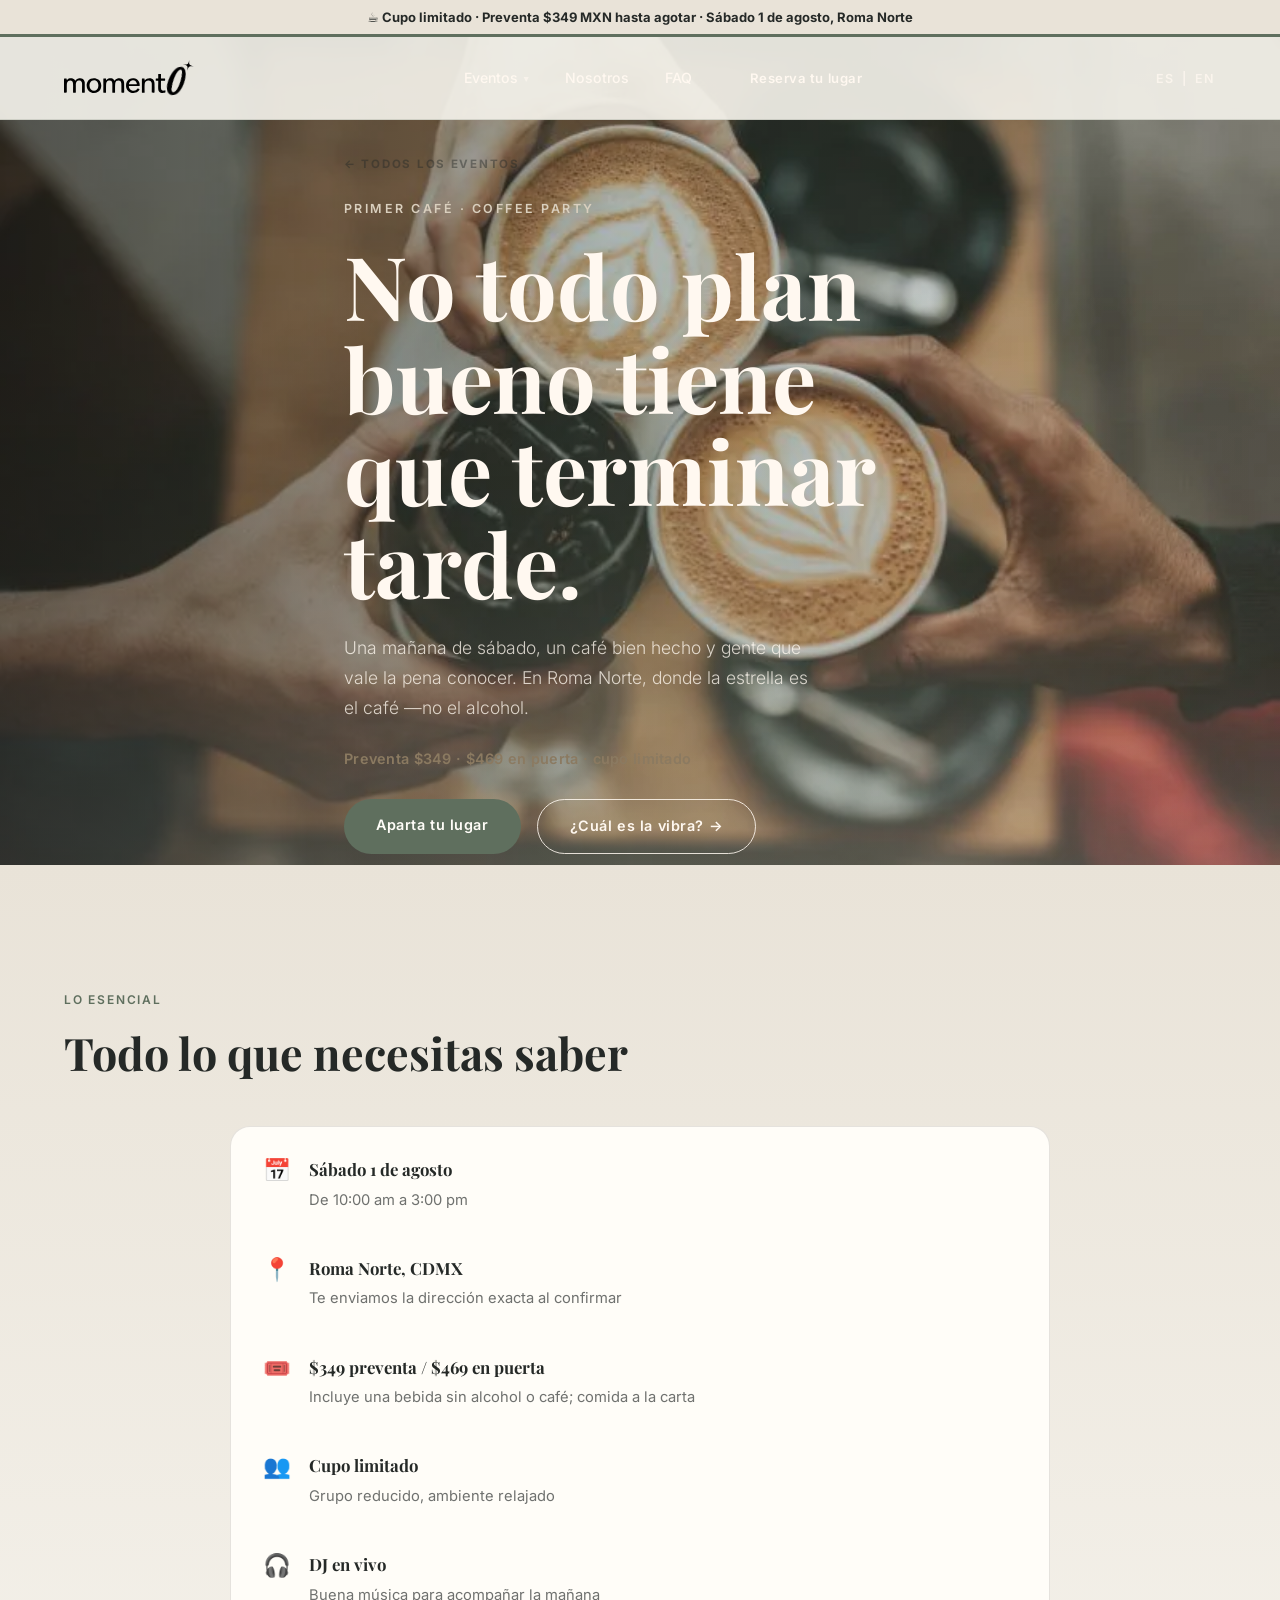
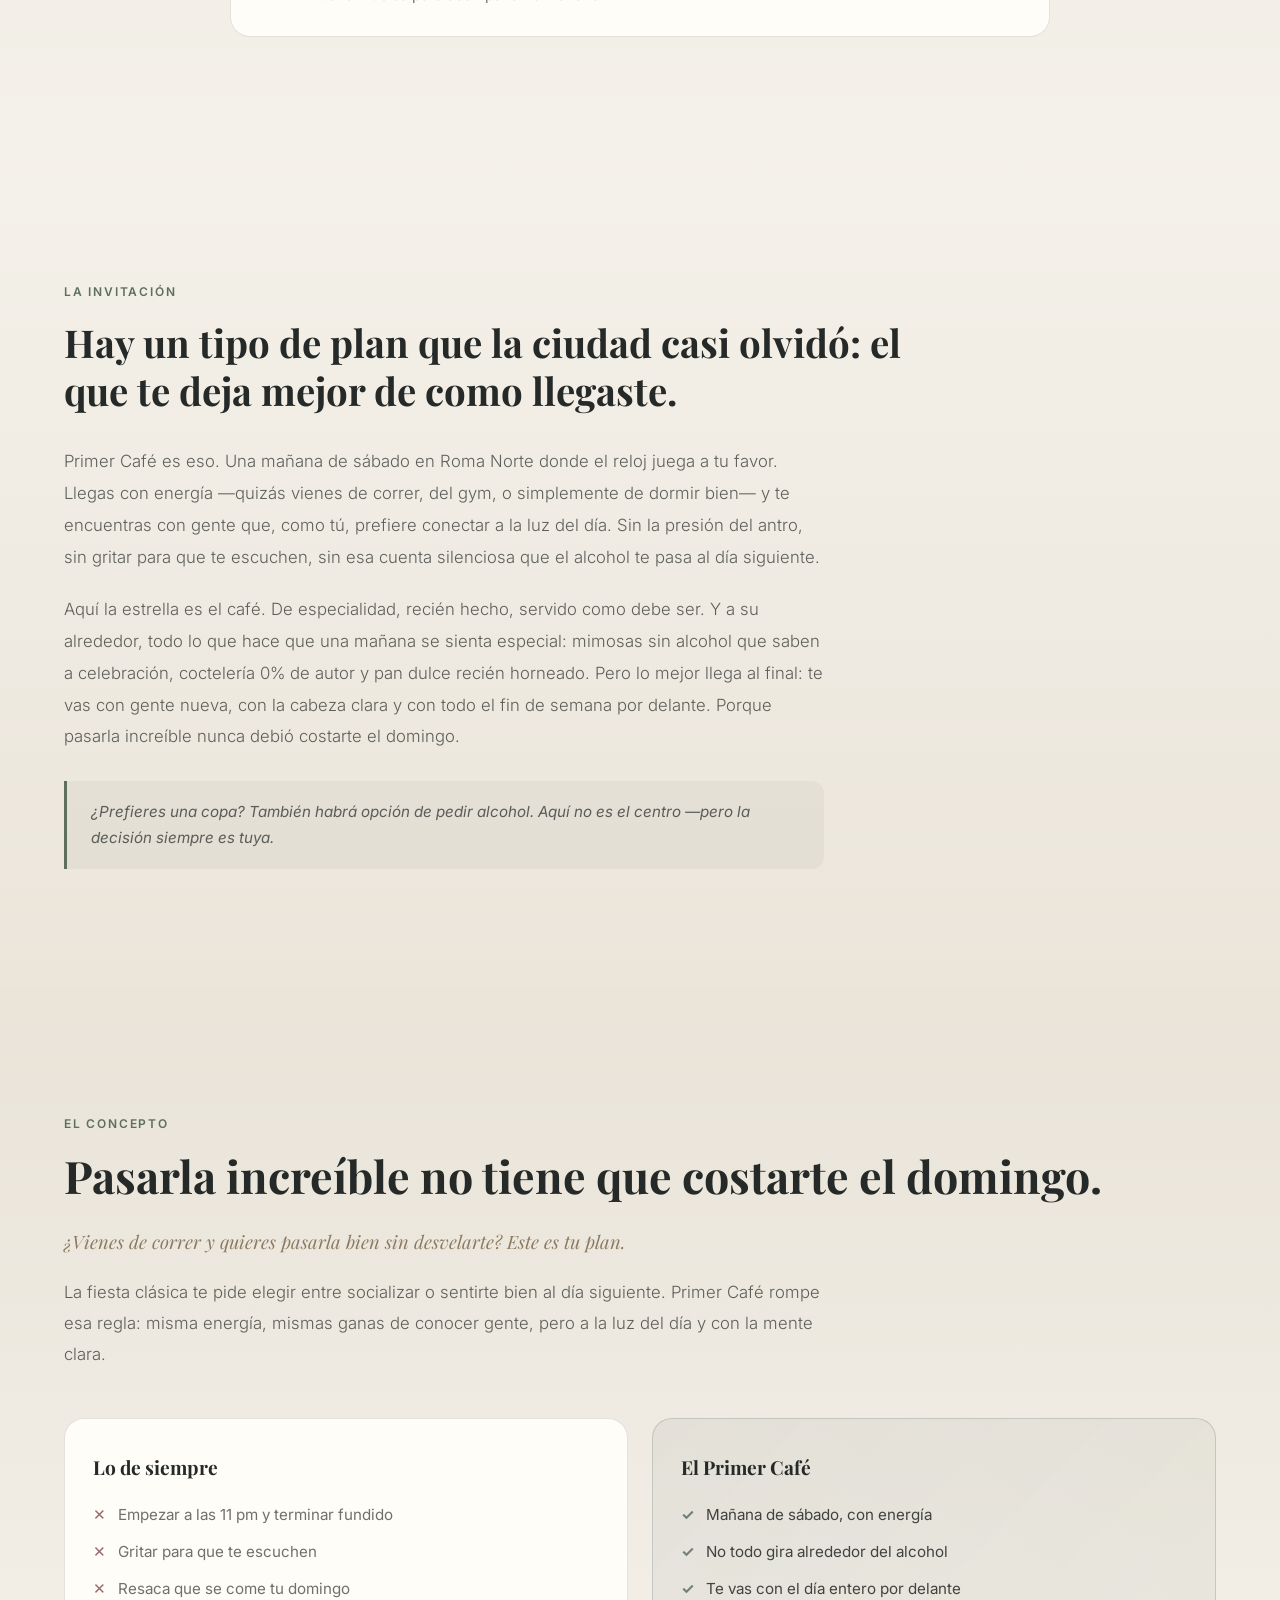
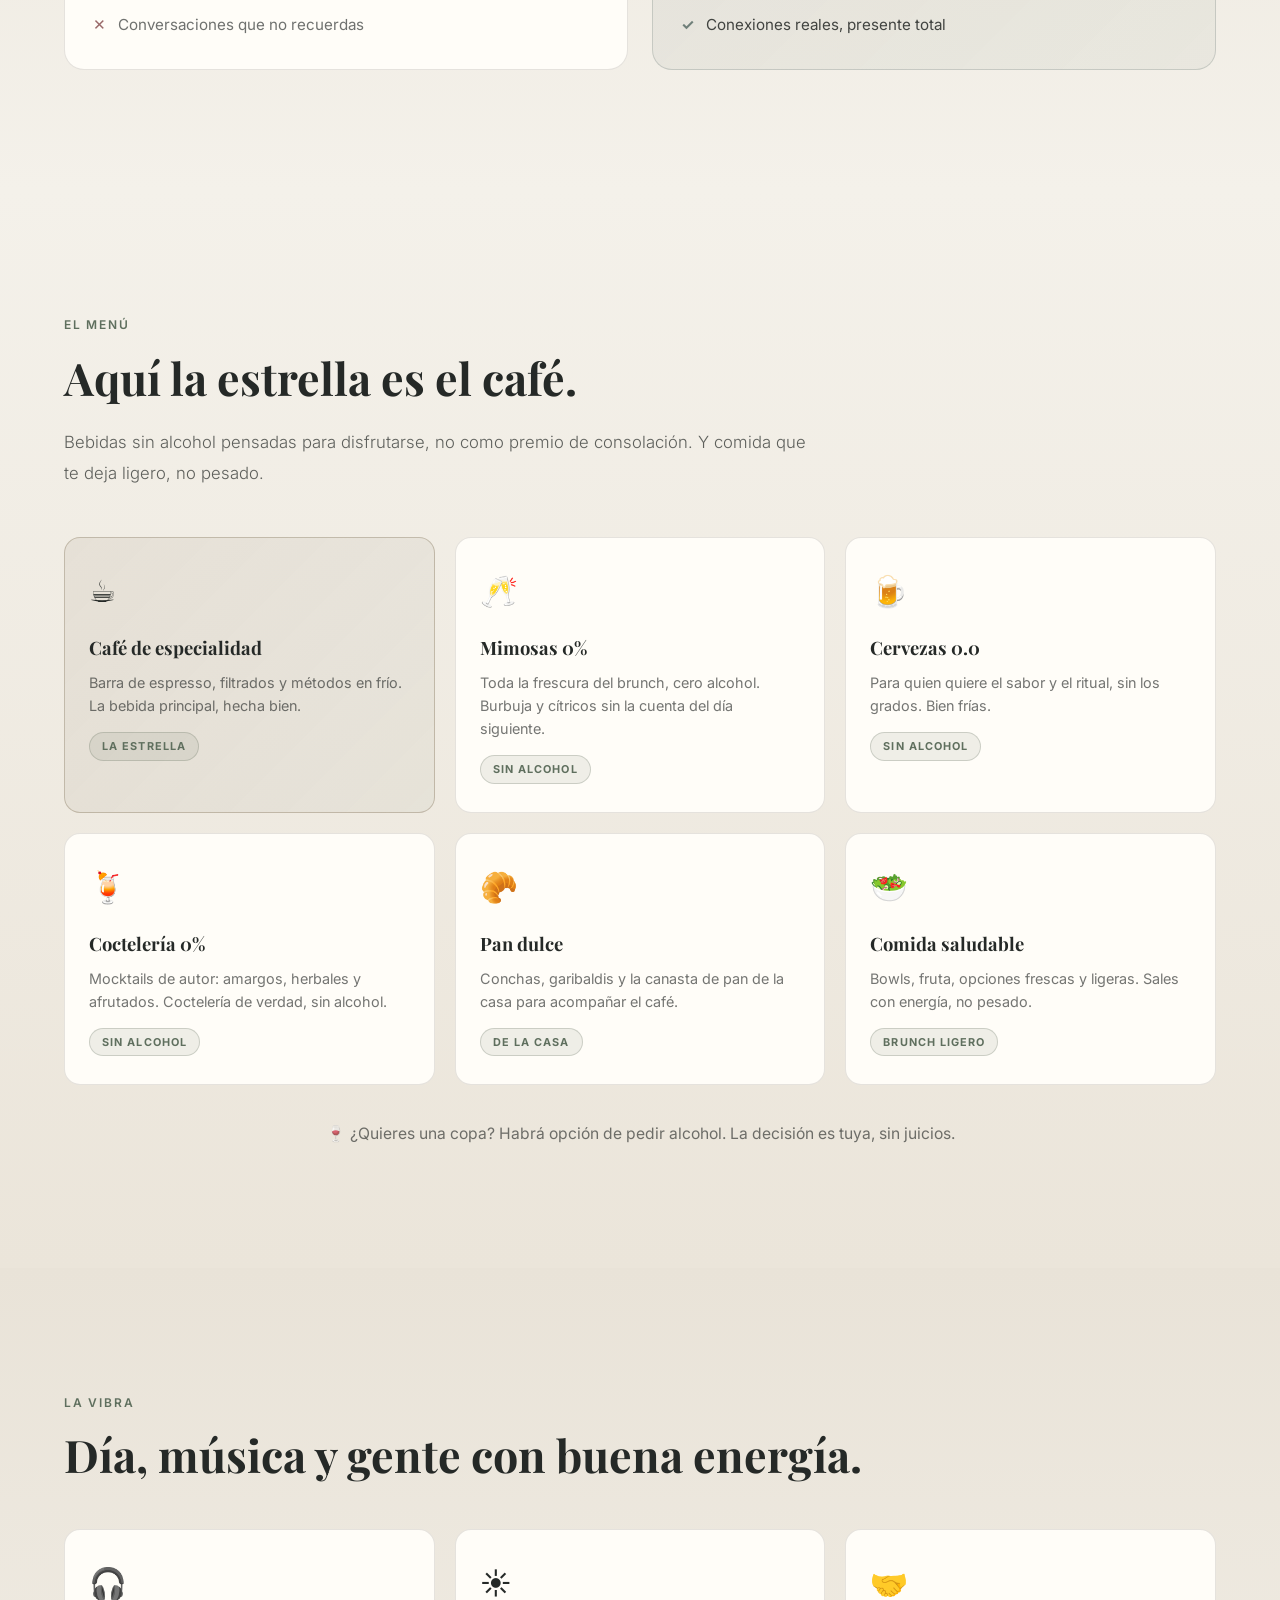
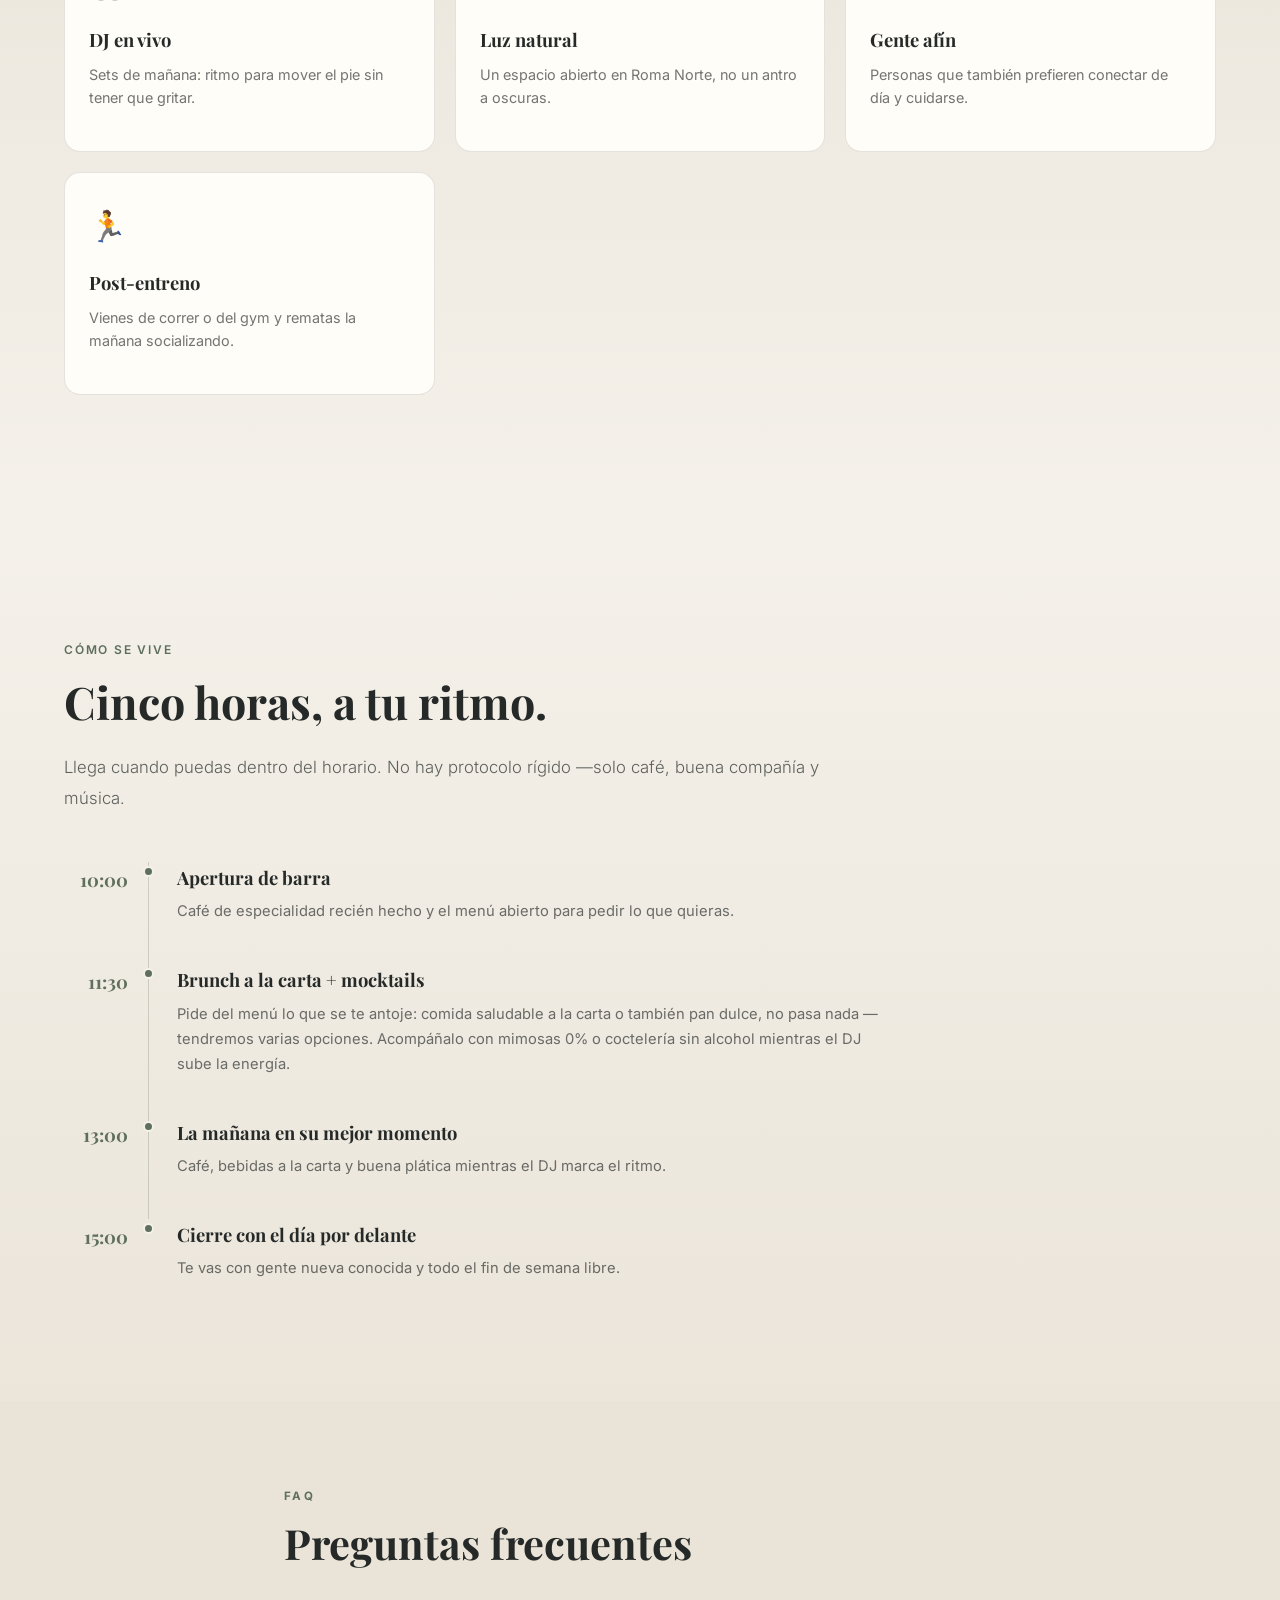
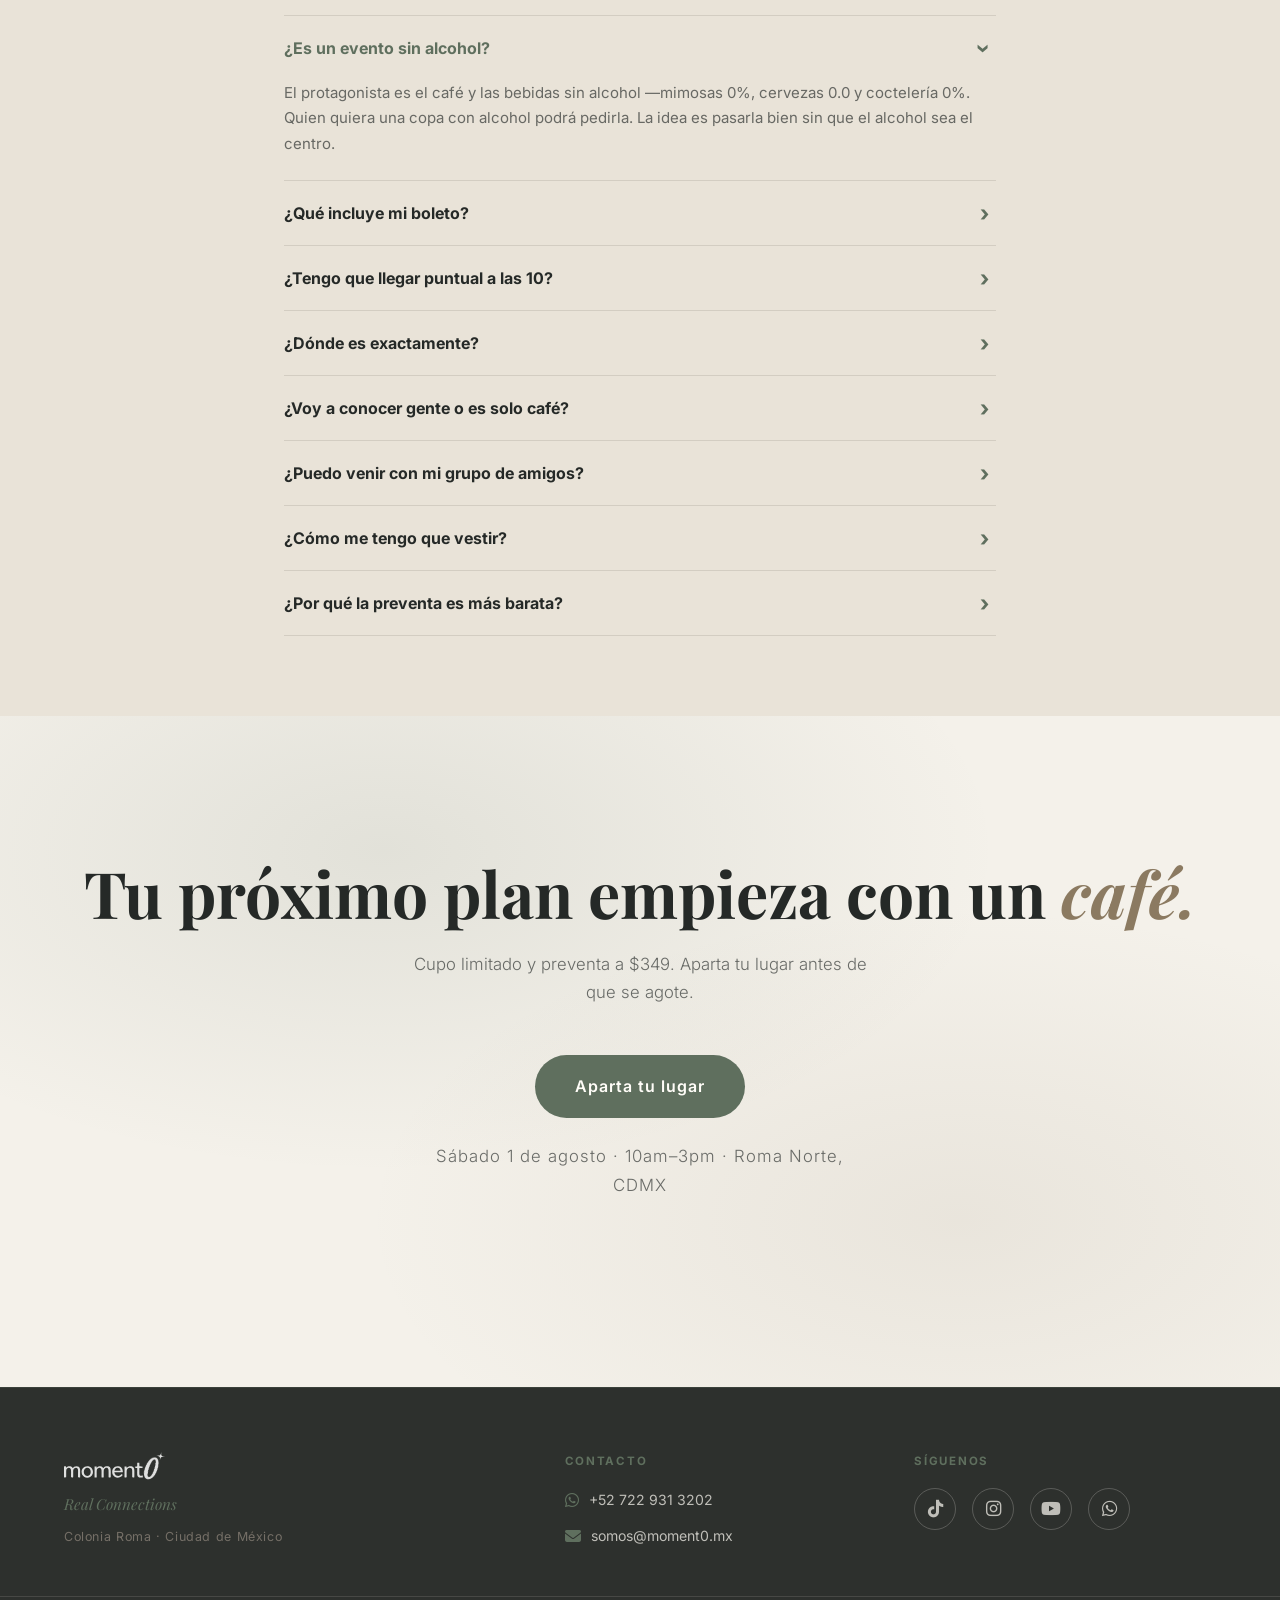
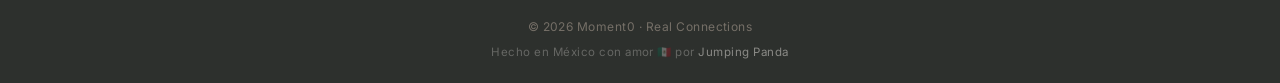
==== commit 160dda09: "style: switch to neutral light palette" ====
--- a/coffee-party-cdmx/index.html
+++ b/coffee-party-cdmx/index.html
@@ -29,7 +29,7 @@
   <noscript><link rel="stylesheet" href="https://cdnjs.cloudflare.com/ajax/libs/font-awesome/6.5.0/css/all.min.css" /></noscript>
   <!-- Critical CSS — identical to homepage so the browser can reuse the cached parse -->
   <style>
-:root{--black:#15101f;--dark:#20162a;--dark2:#2b2037;--gold:#ff6b8a;--gold-lt:#ffd166;--teal:#3ee8c6;--violet:#7c5cff;--rose-lt:#ff9fbc;--white:#fff8f1;--grey:#b8adbf;--font-serif:'Playfair Display',Georgia,serif;--font-sans:'Inter',system-ui,sans-serif;--radius:12px;--transition:0.3s ease}
+:root{--black:#f4f1ea;--dark:#e9e3d8;--dark2:#fffdf8;--gold:#5f6f5e;--gold-lt:#8b7a61;--teal:#6f7f79;--violet:#69717a;--stone-lt:#766b5c;--white:#252927;--grey:#756f67;--font-serif:'Playfair Display',Georgia,serif;--font-sans:'Inter',system-ui,sans-serif;--radius:12px;--transition:0.3s ease}
 *,*::before,*::after{box-sizing:border-box;margin:0;padding:0}
 html{scroll-behavior:smooth}
 body{background:var(--black);color:var(--white);font-family:var(--font-sans);font-size:16px;line-height:1.7;-webkit-font-smoothing:antialiased}
@@ -39,40 +39,40 @@
 .container{max-width:1200px;margin:0 auto;padding:0 24px}
 em{font-style:italic;color:var(--gold-lt)}
 .btn{display:inline-block;padding:14px 32px;border-radius:40px;font-size:.9rem;font-weight:600;letter-spacing:.04em;transition:var(--transition);cursor:pointer;border:none}
-.btn--primary{background:var(--gold);color:var(--black)}
-.btn--primary:hover{background:var(--gold-lt);transform:translateY(-2px)}
+.btn--primary{background:var(--gold);color:var(--dark2)}
+.btn--primary:hover{background:#4b584a;transform:translateY(-2px)}
 .btn--sm{padding:10px 22px;font-size:.82rem}
-.nav{position:fixed;top:0;left:0;right:0;z-index:100;padding:20px 0;transition:background var(--transition),padding var(--transition)}
-.nav.scrolled{background:rgba(21,16,31,.92);backdrop-filter:blur(12px);padding:14px 0;border-bottom:1px solid rgba(255,107,138,.15)}
+.nav{position:fixed;top:0;left:0;right:0;z-index:100;padding:20px 0;color:#fff8f0;transition:background var(--transition),padding var(--transition)}
+.nav.scrolled{background:rgba(244,241,234,.94);backdrop-filter:blur(12px);padding:14px 0;border-bottom:1px solid rgba(95,111,94,.18);box-shadow:0 12px 30px rgba(37,41,39,.08);color:var(--white)}
 .nav__inner{display:flex;align-items:center;justify-content:space-between}
 .nav__logo{font-family:var(--font-serif);font-size:1.5rem;font-weight:700;letter-spacing:-.01em}
 .nav__logo span{color:var(--gold)}
-.nav__logo-img{height:36px;width:auto;display:block;filter:brightness(0) invert(1);transition:filter var(--transition)}
+.nav__logo-img{height:36px;width:auto;display:block;filter:brightness(0) invert(1);transition:filter var(--transition)}.nav.scrolled .nav__logo-img{filter:brightness(0)}
 .nav__links{list-style:none;display:flex;align-items:center;gap:36px;font-size:.88rem;font-weight:500}
 .nav__links a:not(.btn):hover{color:var(--gold);transition:color var(--transition)}
 .lang-toggle{display:flex;align-items:center;gap:6px;font-size:.78rem;font-weight:600;letter-spacing:.08em;color:var(--grey)}
 .lang-btn{background:none;border:none;color:var(--grey);font-size:.78rem;font-weight:600;letter-spacing:.08em;cursor:pointer;padding:4px 2px;transition:color var(--transition);font-family:var(--font-sans)}
-.lang-btn:hover{color:var(--white)}
+.lang-btn:hover{color:#fff8f0}.nav.scrolled .lang-btn:hover{color:var(--white)}.nav:not(.scrolled) .lang-toggle,.nav:not(.scrolled) .lang-btn{color:rgba(255,248,240,.76)}
 .lang-btn.active{color:var(--gold)}
 .nav__hamburger{display:none;flex-direction:column;gap:5px;background:none;border:none;cursor:pointer;padding:4px}
-.nav__hamburger span{display:block;width:24px;height:2px;background:var(--white);border-radius:2px;transition:var(--transition)}
-.hero{position:relative;min-height:100vh;display:flex;align-items:center;overflow:hidden}
+.nav__hamburger span{display:block;width:24px;height:2px;background:#fff8f0;border-radius:2px;transition:var(--transition)}.nav.scrolled .nav__hamburger span{background:var(--white)}
+.hero{position:relative;min-height:92vh;display:flex;align-items:center;overflow:hidden}
 .hero__bg-img{position:absolute;inset:0;width:100%;height:100%;object-fit:cover;object-position:center;z-index:0}
-.hero::before{content:'';position:absolute;inset:0;background:linear-gradient(135deg,rgba(21,16,31,.6) 0%,rgba(112,47,88,.44) 48%,rgba(20,85,86,.3) 100%)}
-.hero__overlay{position:absolute;inset:0;background:linear-gradient(to top,rgba(112,47,88,.36) 0%,rgba(21,16,31,.18) 35%,transparent 68%)}
-.hero__content{position:relative;z-index:1;max-width:640px;padding-top:100px}
-.hero__tag{font-size:.78rem;font-weight:600;letter-spacing:.2em;text-transform:uppercase;color:var(--gold);margin-bottom:20px}
+.hero::before{content:'';position:absolute;inset:0;background:linear-gradient(135deg,rgba(34,35,31,.52) 0%,rgba(95,111,94,.34) 48%,rgba(139,122,97,.28) 100%)}
+.hero__overlay{position:absolute;inset:0;background:linear-gradient(to top,rgba(244,241,234,.24) 0%,rgba(139,122,97,.12) 36%,transparent 70%)}
+.hero__content{position:relative;z-index:1;max-width:640px;padding-top:100px;color:#fff8f0}
+.hero__tag{font-size:.78rem;font-weight:600;letter-spacing:.2em;text-transform:uppercase;color:#d9cfbe;margin-bottom:20px}
 .hero__title{font-family:var(--font-serif);font-size:clamp(3rem,7vw,5.5rem);font-weight:700;line-height:1.05;margin-bottom:24px}
-.hero__title em{color:var(--gold-lt);background:linear-gradient(90deg,var(--gold-lt) 0%,var(--gold) 52%,var(--teal) 100%);-webkit-background-clip:text;background-clip:text;-webkit-text-fill-color:transparent}
-.hero__slogan{font-family:var(--font-serif);font-size:1.1rem;font-style:italic;color:var(--gold);letter-spacing:.08em;margin-bottom:16px}
-.hero__sub{font-size:1.1rem;color:rgba(255,248,241,.7);max-width:480px;margin-bottom:40px;font-weight:300}
+.hero__title em{color:#eee4d5;background:linear-gradient(90deg,#eee4d5 0%,#c7b99f 52%,#aeb6a9 100%);-webkit-background-clip:text;background-clip:text;-webkit-text-fill-color:transparent}
+.hero__slogan{font-family:var(--font-serif);font-size:1.1rem;font-style:italic;color:#d9cfbe;letter-spacing:.08em;margin-bottom:16px}
+.hero__sub{font-size:1.1rem;color:rgba(255,248,240,.78);max-width:480px;margin-bottom:40px;font-weight:300}.hero .btn--outline{border-color:rgba(255,248,240,.85);color:#fff8f0}.hero .btn--outline:hover{background:#fff8f0;color:var(--white)}
 @media(max-width:680px){.nav__links{display:none}.nav__hamburger{display:flex}.hero__title{font-size:3rem}}
 .nav__item--dropdown{position:relative}
 .nav__submenu{position:absolute;top:100%;left:0;padding-top:14px;min-width:210px;display:none}
 .nav__item--dropdown:hover .nav__submenu{display:block}
-.nav__submenu-card{background:rgba(21,16,31,.97);backdrop-filter:blur(12px);border:1px solid rgba(255,107,138,.2);border-radius:12px;padding:8px;display:flex;flex-direction:column;gap:2px;box-shadow:0 16px 40px rgba(0,0,0,.45)}
+.nav__submenu-card{background:rgba(255,253,248,.96);backdrop-filter:blur(12px);border:1px solid rgba(95,111,94,.2);border-radius:12px;padding:8px;display:flex;flex-direction:column;gap:2px;box-shadow:0 16px 40px rgba(37,41,39,.16)}
 .nav__submenu-card a{padding:10px 14px;border-radius:8px;font-size:.85rem;font-weight:500;color:var(--white);white-space:nowrap;transition:background var(--transition),color var(--transition)}
-.nav__submenu-card a:hover{background:rgba(255,107,138,.12);color:var(--gold)}
+.nav__submenu-card a:hover{background:rgba(95,111,94,.08);color:var(--gold)}
 .nav__evtoggle{display:inline-flex;align-items:center;gap:6px;cursor:pointer}
 .nav__evtoggle::after{content:'▾';font-size:.7em;opacity:.65;display:inline-block;transition:transform var(--transition)}
 .nav__item--dropdown:hover .nav__evtoggle::after{transform:rotate(180deg)}
@@ -80,77 +80,77 @@
   </style>
   <!-- Page-specific styles -->
   <style>
-.sd-back{display:inline-flex;align-items:center;gap:8px;font-size:.72rem;font-weight:700;letter-spacing:.15em;text-transform:uppercase;color:rgba(255,248,241,.35);transition:color .3s ease;margin-bottom:24px}
+.sd-back{display:inline-flex;align-items:center;gap:8px;font-size:.72rem;font-weight:700;letter-spacing:.15em;text-transform:uppercase;color:rgba(37,41,39,.44);transition:color .3s ease;margin-bottom:24px}
 .sd-back:hover{color:var(--gold)}
 .sd-ctas{display:flex;gap:16px;flex-wrap:wrap}
 .sd-section{padding:120px 0}
-.sd-section--dark{background:linear-gradient(180deg,#20162a 0%,#261a34 100%)}
+.sd-section--dark{background:linear-gradient(180deg,#e9e3d8 0%,#f4f1ea 100%)}
 .sd-section__label{display:inline-block;font-size:.75rem;font-weight:600;letter-spacing:.15em;text-transform:uppercase;color:var(--gold);margin-bottom:16px}
 .sd-section__title{font-family:var(--font-serif);font-size:clamp(1.8rem,3.5vw,2.8rem);font-weight:700;line-height:1.15;margin-bottom:24px}
-.sd-section__body{font-size:1.05rem;color:rgba(255,248,241,.7);max-width:760px;line-height:1.85;font-weight:300}
-.sd-cta-section{padding:140px 0;background:radial-gradient(ellipse 80% 80% at 30% 20%,rgba(255,107,138,.12) 0%,transparent 60%),radial-gradient(ellipse 80% 80% at 75% 75%,rgba(62,232,198,.08) 0%,transparent 58%),var(--black);text-align:center}
+.sd-section__body{font-size:1.05rem;color:rgba(37,41,39,.72);max-width:760px;line-height:1.85;font-weight:300}
+.sd-cta-section{padding:140px 0;background:radial-gradient(ellipse 80% 80% at 30% 20%,rgba(95,111,94,.12) 0%,transparent 60%),radial-gradient(ellipse 80% 80% at 75% 75%,rgba(139,122,97,.1) 0%,transparent 58%),var(--black);text-align:center}
 .sd-cta-section h2{font-family:var(--font-serif);font-size:clamp(2.5rem,5vw,4rem);line-height:1.15;margin-bottom:20px}
-.sd-cta-section p{font-size:1.05rem;color:rgba(255,248,241,.6);max-width:460px;margin:0 auto 48px;font-weight:300}
-.hero::after{content:'';position:absolute;top:0;left:0;width:100%;height:100%;background:linear-gradient(to right,rgba(21,16,31,.66) 0%,rgba(112,47,88,.4) 50%,rgba(20,85,86,.18) 100%);z-index:0;pointer-events:none}
+.sd-cta-section p{font-size:1.05rem;color:rgba(37,41,39,.66);max-width:460px;margin:0 auto 48px;font-weight:300}
+.hero::after{content:'';position:absolute;top:0;left:0;width:100%;height:100%;background:linear-gradient(to right,rgba(34,35,31,.56) 0%,rgba(95,111,94,.32) 50%,rgba(139,122,97,.16) 100%);z-index:0;pointer-events:none}
 /* Urgency bar */
-.urgency-bar{background:linear-gradient(90deg,#ff6b8a,#ffd166);color:#15101f;font-size:13px;font-weight:700;padding:8px 16px;text-align:center;width:100%;position:sticky;top:0;z-index:9999;line-height:1.4;border-bottom:3px solid #3ee8c6}
+.urgency-bar{background:#e9e3d8;color:#252927;font-size:13px;font-weight:700;padding:8px 16px;text-align:center;width:100%;position:sticky;top:0;z-index:9999;line-height:1.4;border-bottom:3px solid #5f6f5e}
 /* Nav baseline — top is set at runtime by JS after measuring urgency bar height */
-.nav{background:rgba(21,16,31,0.84);border-bottom:1px solid rgba(62,232,198,0.16)}
+.nav{background:rgba(244,241,234,0.92);border-bottom:1px solid rgba(95,111,94,0.18);color:var(--white)}.nav .nav__logo-img{filter:brightness(0)}.nav .nav__hamburger span{background:var(--white)}
 /* Hero clears urgency bar (~37px) + nav (~76px) + buffer */
 .hero__content{padding-top:120px}
 /* Hero CTA override */
-.btn--hero-cta{background:#ff6b8a;color:#15101f;font-weight:700;border-radius:8px}
-.btn--hero-cta:hover{background:#ffd166;transform:translateY(-2px)}
+.btn--hero-cta{background:#5f6f5e;color:#fffdf8;font-weight:700;border-radius:8px}
+.btn--hero-cta:hover{background:#4b584a;transform:translateY(-2px)}
 /* Sticky mobile CTA */
-.sticky-cta{display:none;position:fixed;bottom:0;left:0;right:0;padding:12px 16px 16px;background:#20162a;border-top:1px solid rgba(62,232,198,.22);z-index:998}
-.sticky-cta__btn{display:flex;align-items:center;justify-content:center;width:100%;min-height:52px;background:#ff6b8a;color:#15101f;font-weight:700;border-radius:8px;font-size:1rem;letter-spacing:.02em}
-.sticky-cta__btn:hover{background:#ffd166}
+.sticky-cta{display:none;position:fixed;bottom:0;left:0;right:0;padding:12px 16px 16px;background:#f4f1ea;border-top:1px solid rgba(95,111,94,.22);z-index:998}
+.sticky-cta__btn{display:flex;align-items:center;justify-content:center;width:100%;min-height:52px;background:#5f6f5e;color:#fffdf8;font-weight:700;border-radius:8px;font-size:1rem;letter-spacing:.02em}
+.sticky-cta__btn:hover{background:#4b584a}
 
 /* ===== Coffee Party specifics ===== */
 .cp-hero-price{font-size:.9rem;color:var(--gold-lt);font-weight:600;letter-spacing:.02em;margin:-16px 0 28px}
 /* Essentials card */
-.cp-essentials{max-width:820px;margin:48px auto 0;background:linear-gradient(180deg,rgba(255,255,255,.055),rgba(255,255,255,.025)),var(--dark2);border:1px solid rgba(62,232,198,.18);border-radius:20px;padding:8px}
+.cp-essentials{max-width:820px;margin:48px auto 0;background:var(--dark2);border:1px solid rgba(95,90,80,.16);border-radius:20px;padding:8px}
 .cp-ess-row{display:flex;gap:18px;align-items:flex-start;padding:20px 24px;border-bottom:1px solid rgba(255,255,255,.06)}
 .cp-ess-row:last-child{border-bottom:none}
 .cp-ess-ico{font-size:1.4rem;line-height:1.3;flex-shrink:0}
 .cp-ess-txt strong{display:block;font-family:var(--font-serif);font-size:1.05rem;color:var(--white);font-weight:700;margin-bottom:2px}
-.cp-ess-txt span{font-size:.92rem;color:rgba(255,248,241,.6)}
+.cp-ess-txt span{font-size:.92rem;color:rgba(37,41,39,.66)}
 /* Lead / emotional */
 .cp-lead__title{font-family:var(--font-serif);font-size:clamp(1.6rem,3.2vw,2.4rem);line-height:1.25;font-weight:700;max-width:900px;margin-bottom:32px}
-.cp-lead__body p{font-size:1.05rem;color:rgba(255,248,241,.7);max-width:760px;line-height:1.9;font-weight:300;margin-bottom:20px}
-.cp-note{margin-top:28px;padding:18px 24px;background:rgba(255,107,138,.06);border-left:3px solid var(--gold);border-radius:0 12px 12px 0;font-size:.95rem;color:rgba(255,248,241,.7);max-width:760px;font-style:italic}
+.cp-lead__body p{font-size:1.05rem;color:rgba(37,41,39,.72);max-width:760px;line-height:1.9;font-weight:300;margin-bottom:20px}
+.cp-note{margin-top:28px;padding:18px 24px;background:rgba(95,111,94,.06);border-left:3px solid var(--gold);border-radius:0 12px 12px 0;font-size:.95rem;color:rgba(37,41,39,.72);max-width:760px;font-style:italic}
 /* Support italic line */
 .cp-support{font-family:var(--font-serif);font-style:italic;color:var(--gold-lt);font-size:1.15rem;margin-bottom:20px}
 /* Compare grid */
 .cp-compare{display:grid;grid-template-columns:1fr 1fr;gap:24px;margin-top:48px}
-.cp-compare__col{background:linear-gradient(180deg,rgba(255,255,255,.05),rgba(255,255,255,.02)),var(--dark2);border:1px solid rgba(255,255,255,.1);border-radius:20px;padding:32px 28px}
-.cp-compare__col--new{border-color:rgba(62,232,198,.28);background:linear-gradient(135deg,rgba(62,232,198,.09),rgba(255,107,138,.06))}
+.cp-compare__col{background:var(--dark2);border:1px solid rgba(95,90,80,.16);border-radius:20px;padding:32px 28px}
+.cp-compare__col--new{border-color:rgba(111,127,121,.28);background:linear-gradient(135deg,rgba(111,127,121,.09),rgba(95,111,94,.06))}
 .cp-compare__title{font-family:var(--font-serif);font-size:1.2rem;font-weight:700;margin-bottom:20px;color:var(--white)}
 .cp-compare__list{list-style:none;display:flex;flex-direction:column;gap:14px}
-.cp-compare__list li{display:flex;gap:12px;font-size:.95rem;line-height:1.5;color:rgba(255,248,241,.65)}
-.cp-compare__col--new .cp-compare__list li{color:rgba(255,248,241,.88)}
+.cp-compare__list li{display:flex;gap:12px;font-size:.95rem;line-height:1.5;color:rgba(37,41,39,.66)}
+.cp-compare__col--new .cp-compare__list li{color:rgba(37,41,39,.86)}
 .cp-mark{flex-shrink:0;font-weight:700}
 .cp-mark--x{color:#9a6a6a}
 .cp-mark--check{color:var(--teal)}
 /* Card grid (menu + vibe) */
 .cp-cards{display:grid;grid-template-columns:repeat(3,1fr);gap:20px;margin-top:48px}
-.cp-card{background:linear-gradient(180deg,rgba(255,255,255,.05),rgba(255,255,255,.02)),var(--dark2);border:1px solid rgba(62,232,198,.18);border-radius:16px;padding:28px 24px;transition:border-color .3s ease,transform .3s ease}
-.cp-card:hover{border-color:rgba(255,107,138,.34);transform:translateY(-4px)}
-.cp-card--star{border-color:rgba(255,209,102,.4);background:linear-gradient(135deg,rgba(255,209,102,.1),rgba(255,107,138,.06))}
+.cp-card{background:var(--dark2);border:1px solid rgba(95,90,80,.16);border-radius:16px;padding:28px 24px;transition:border-color .3s ease,transform .3s ease}
+.cp-card:hover{border-color:rgba(95,111,94,.34);transform:translateY(-4px)}
+.cp-card--star{border-color:rgba(139,122,97,.4);background:linear-gradient(135deg,rgba(139,122,97,.1),rgba(95,111,94,.06))}
 .cp-card__icon{font-size:1.9rem;margin-bottom:14px}
 .cp-card__title{font-family:var(--font-serif);font-size:1.15rem;font-weight:700;color:var(--white);margin-bottom:8px}
-.cp-card__desc{font-size:.9rem;color:rgba(255,248,241,.62);line-height:1.6;margin-bottom:14px}
-.cp-card__tag{display:inline-block;font-size:.68rem;font-weight:700;letter-spacing:.1em;text-transform:uppercase;color:var(--gold);background:rgba(255,107,138,.1);border:1px solid rgba(255,107,138,.25);border-radius:40px;padding:4px 12px}
-.cp-menu-note{margin-top:36px;text-align:center;font-size:.98rem;color:rgba(255,248,241,.62);max-width:640px;margin-left:auto;margin-right:auto}
+.cp-card__desc{font-size:.9rem;color:rgba(37,41,39,.64);line-height:1.6;margin-bottom:14px}
+.cp-card__tag{display:inline-block;font-size:.68rem;font-weight:700;letter-spacing:.1em;text-transform:uppercase;color:var(--gold);background:rgba(95,111,94,.1);border:1px solid rgba(95,111,94,.25);border-radius:40px;padding:4px 12px}
+.cp-menu-note{margin-top:36px;text-align:center;font-size:.98rem;color:rgba(37,41,39,.64);max-width:640px;margin-left:auto;margin-right:auto}
 /* Agenda timeline */
 .cp-agenda{margin-top:48px;max-width:820px}
 .cp-agenda__item{display:flex;gap:20px}
 .cp-agenda__time{flex-shrink:0;width:64px;text-align:right;font-family:var(--font-serif);font-size:1.15rem;font-weight:700;color:var(--gold);padding-top:2px}
-.cp-agenda__body{position:relative;padding:0 0 40px 28px;border-left:1px solid rgba(255,107,138,.25)}
+.cp-agenda__body{position:relative;padding:0 0 40px 28px;border-left:1px solid rgba(95,111,94,.25)}
 .cp-agenda__item:last-child .cp-agenda__body{border-left-color:transparent;padding-bottom:0}
 .cp-agenda__body::before{content:'';position:absolute;left:-6px;top:4px;width:11px;height:11px;border-radius:50%;background:var(--gold);border:2px solid var(--black)}
 .cp-agenda__title{font-family:var(--font-serif);font-size:1.15rem;font-weight:700;color:var(--white);margin-bottom:6px}
-.cp-agenda__text{font-size:.92rem;color:rgba(255,248,241,.65);line-height:1.7}
+.cp-agenda__text{font-size:.92rem;color:rgba(37,41,39,.66);line-height:1.7}
 
 @media(max-width:768px){
   .hero__content{padding-top:140px}
@@ -277,7 +277,7 @@
   </section>
 
   <!-- DESCRIPCIÓN EMOTIVA -->
-  <section class="sd-section" id="el-plan" style="background:linear-gradient(180deg,#15101f 0%,#1b1427 100%)">
+  <section class="sd-section" id="el-plan" style="background:linear-gradient(180deg,#f4f1ea 0%,#ebe5da 100%)">
     <div class="container">
       <span class="sd-section__label" data-i18n="cp.desc.label">La invitación</span>
       <h2 class="cp-lead__title" data-i18n="cp.desc.title">Hay un tipo de plan que la ciudad casi olvidó: el que te deja mejor de como llegaste.</h2>
@@ -320,7 +320,7 @@
   </section>
 
   <!-- EL MENÚ -->
-  <section class="sd-section" id="menu" style="background:linear-gradient(180deg,#15101f 0%,#1b1427 100%)">
+  <section class="sd-section" id="menu" style="background:linear-gradient(180deg,#f4f1ea 0%,#ebe5da 100%)">
     <div class="container">
       <span class="sd-section__label" data-i18n="cp.menu.label">El menú</span>
       <h2 class="sd-section__title" data-i18n="cp.menu.title">Aquí la estrella es el café.</h2>
@@ -398,7 +398,7 @@
   </section>
 
   <!-- AGENDA -->
-  <section class="sd-section" id="agenda" style="background:linear-gradient(180deg,#15101f 0%,#1b1427 100%)">
+  <section class="sd-section" id="agenda" style="background:linear-gradient(180deg,#f4f1ea 0%,#ebe5da 100%)">
     <div class="container">
       <span class="sd-section__label" data-i18n="cp.ag.label">Cómo se vive</span>
       <h2 class="sd-section__title" data-i18n="cp.ag.title">Cinco horas, a tu ritmo.</h2>
--- a/css/styles.css
+++ b/css/styles.css
@@ -2,16 +2,16 @@
    VARIABLES & RESET
    ===================== */
 :root {
-  --black:    #15101f;
-  --dark:     #20162a;
-  --dark2:    #2b2037;
-  --gold:     #ff6b8a;
-  --gold-lt:  #ffd166;
-  --teal:     #3ee8c6;
-  --violet:   #7c5cff;
-  --rose-lt:  #ff9fbc;
-  --white:    #fff8f1;
-  --grey:     #b8adbf;
+  --black:    #f4f1ea;
+  --dark:     #e9e3d8;
+  --dark2:    #fffdf8;
+  --gold:     #5f6f5e;
+  --gold-lt:  #8b7a61;
+  --teal:     #6f7f79;
+  --violet:   #69717a;
+  --stone-lt:  #766b5c;
+  --white:    #252927;
+  --grey:     #756f67;
   --font-serif: 'Playfair Display', Georgia, serif;
   --font-sans:  'Inter', system-ui, sans-serif;
   --radius: 12px;
@@ -81,16 +81,16 @@
 
 .btn--primary {
   background: var(--gold);
-  color: var(--black);
-}
-.btn--primary:hover { background: var(--gold-lt); transform: translateY(-2px); }
+  color: var(--dark2);
+}
+.btn--primary:hover { background: #4b584a; transform: translateY(-2px); }
 
 .btn--outline {
   border: 1.5px solid var(--gold);
   color: var(--gold);
   background: transparent;
 }
-.btn--outline:hover { background: var(--gold); color: var(--black); }
+.btn--outline:hover { background: var(--gold); color: var(--dark2); }
 
 .btn--outline--light {
   border: 1.5px solid var(--white);
@@ -109,14 +109,17 @@
   top: 0; left: 0; right: 0;
   z-index: 100;
   padding: 20px 0;
+  color: #fff8f0;
   transition: background var(--transition), padding var(--transition);
 }
 
 .nav.scrolled {
-  background: rgba(21,16,31,0.92);
+  background: rgba(244,241,234,0.94);
   backdrop-filter: blur(12px);
   padding: 14px 0;
-  border-bottom: 1px solid rgba(255,107,138,0.15);
+  border-bottom: 1px solid rgba(95,111,94,0.18);
+  box-shadow: 0 12px 30px rgba(37,41,39,0.08);
+  color: var(--white);
 }
 
 .nav__inner {
@@ -141,7 +144,7 @@
   transition: filter var(--transition);
 }
 .nav.scrolled .nav__logo-img {
-  filter: brightness(0) invert(1);
+  filter: brightness(0);
 }
 
 .nav__links {
@@ -179,6 +182,11 @@
 }
 .lang-btn:hover  { color: var(--white); }
 .lang-btn.active { color: var(--gold); }
+.nav:not(.scrolled) .lang-toggle,
+.nav:not(.scrolled) .lang-btn {
+  color: rgba(255,248,240,0.76);
+}
+.nav:not(.scrolled) .lang-btn:hover { color: #fff8f0; }
 
 .nav__hamburger {
   display: none;
@@ -193,17 +201,18 @@
   display: block;
   width: 24px;
   height: 2px;
-  background: var(--white);
+  background: #fff8f0;
   border-radius: 2px;
   transition: var(--transition);
 }
+.nav.scrolled .nav__hamburger span { background: var(--white); }
 
 /* =====================
    HERO
    ===================== */
 .hero {
   position: relative;
-  min-height: 100vh;
+  min-height: 92vh;
   display: flex;
   align-items: center;
   overflow: hidden;
@@ -225,16 +234,16 @@
   inset: 0;
   background: linear-gradient(
     135deg,
-    rgba(21,16,31,0.6) 0%,
-    rgba(112,47,88,0.44) 48%,
-    rgba(20,85,86,0.3) 100%
+    rgba(34,35,31,0.52) 0%,
+    rgba(95,111,94,0.34) 48%,
+    rgba(139,122,97,0.28) 100%
   );
 }
 
 .hero__overlay {
   position: absolute;
   inset: 0;
-  background: linear-gradient(to top, rgba(112,47,88,0.36) 0%, rgba(21,16,31,0.18) 35%, transparent 68%);
+  background: linear-gradient(to top, rgba(244,241,234,0.24) 0%, rgba(139,122,97,0.12) 36%, transparent 70%);
 }
 
 .hero__content {
@@ -242,6 +251,7 @@
   z-index: 1;
   max-width: 640px;
   padding-top: 100px;
+  color: #fff8f0;
 }
 
 .hero__tag {
@@ -249,7 +259,7 @@
   font-weight: 600;
   letter-spacing: 0.2em;
   text-transform: uppercase;
-  color: var(--gold);
+  color: #d9cfbe;
   margin-bottom: 20px;
 }
 
@@ -261,8 +271,8 @@
   margin-bottom: 24px;
 }
 .hero__title em {
-  color: var(--gold-lt);
-  background: linear-gradient(90deg, var(--gold-lt) 0%, var(--gold) 52%, var(--teal) 100%);
+  color: #eee4d5;
+  background: linear-gradient(90deg, #eee4d5 0%, #c7b99f 52%, #aeb6a9 100%);
   -webkit-background-clip: text;
   background-clip: text;
   -webkit-text-fill-color: transparent;
@@ -272,25 +282,33 @@
   font-family: var(--font-serif);
   font-size: 1.1rem;
   font-style: italic;
-  color: var(--gold);
+  color: #d9cfbe;
   letter-spacing: 0.08em;
   margin-bottom: 16px;
 }
 
 .hero__sub {
   font-size: 1.1rem;
-  color: rgba(255,248,241,0.7);
+  color: rgba(255,248,240,0.78);
   max-width: 480px;
   margin-bottom: 40px;
   font-weight: 300;
 }
+.hero .btn--outline {
+  border-color: rgba(255,248,240,0.85);
+  color: #fff8f0;
+}
+.hero .btn--outline:hover {
+  background: #fff8f0;
+  color: var(--white);
+}
 
 /* =====================
    ABOUT
    ===================== */
 .about {
   padding: 120px 0;
-  background: linear-gradient(180deg, #20162a 0%, #261a34 100%);
+  background: linear-gradient(180deg, #e9e3d8 0%, #f4f1ea 100%);
 }
 
 .about__grid {
@@ -317,7 +335,7 @@
 }
 
 .about__text p {
-  color: rgba(255,248,241,0.7);
+  color: rgba(37,41,39,0.72);
   font-weight: 300;
   margin-bottom: 16px;
 }
@@ -329,8 +347,8 @@
 }
 
 .stat {
-  background: linear-gradient(180deg, rgba(255,255,255,0.055), rgba(255,255,255,0.02)), var(--dark2);
-  border: 1px solid rgba(62,232,198,0.2);
+  background: var(--dark2);
+  border: 1px solid rgba(95,111,94,0.18);
   border-radius: var(--radius);
   padding: 32px 20px;
   text-align: center;
@@ -356,7 +374,7 @@
    ===================== */
 .eventos {
   padding: 120px 0;
-  background: linear-gradient(180deg, #15101f 0%, #1b1427 100%);
+  background: linear-gradient(180deg, #f4f1ea 0%, #ebe5da 100%);
 }
 
 .eventos__grid {
@@ -366,8 +384,8 @@
 }
 
 .card {
-  background: linear-gradient(180deg, rgba(255,255,255,0.055), rgba(255,255,255,0.025)), var(--dark2);
-  border: 1px solid rgba(255,255,255,0.1);
+  background: var(--dark2);
+  border: 1px solid rgba(95,90,80,0.16);
   border-radius: 20px;
   padding: 20px;
   position: relative;
@@ -377,7 +395,7 @@
 
 .card:hover {
   transform: translateY(-6px);
-  border-color: rgba(62,232,198,0.42);
+  border-color: rgba(95,111,94,0.42);
 }
 
 .card__img {
@@ -401,10 +419,10 @@
   z-index: 2;
 }
 
-.card--dating::before  { background: linear-gradient(90deg, #ff4f9a, #ff8a5c); }
-.card--games::before   { background: linear-gradient(90deg, var(--violet), #35d3ff); }
-.card--wine::before    { background: linear-gradient(90deg, #b21f6b, var(--gold-lt)); }
-.card--coffee::before  { background: linear-gradient(90deg, #b87333, var(--teal)); }
+.card--dating::before  { background: linear-gradient(90deg, #5f6f5e, #8b7a61); }
+.card--games::before   { background: linear-gradient(90deg, #69717a, #8f978d); }
+.card--wine::before    { background: linear-gradient(90deg, #6a5f52, #9d927f); }
+.card--coffee::before  { background: linear-gradient(90deg, #8b7a61, #6f7f79); }
 
 .card__badge {
   display: inline-block;
@@ -413,7 +431,7 @@
   letter-spacing: 0.12em;
   text-transform: uppercase;
   color: var(--gold);
-  border: 1px solid rgba(255,107,138,0.3);
+  border: 1px solid rgba(95,111,94,0.28);
   padding: 4px 12px;
   border-radius: 20px;
   margin-bottom: 20px;
@@ -433,7 +451,7 @@
 
 .card__desc {
   font-size: 0.95rem;
-  color: rgba(255,248,241,0.65);
+  color: rgba(37,41,39,0.66);
   font-weight: 300;
   margin-bottom: 24px;
   line-height: 1.75;
@@ -449,7 +467,7 @@
 
 .card__details li {
   font-size: 0.85rem;
-  color: rgba(255,248,241,0.8);
+  color: rgba(37,41,39,0.78);
 }
 
 /* =====================
@@ -457,7 +475,7 @@
    ===================== */
 .tipos {
   padding: 100px 0;
-  background: linear-gradient(180deg, #241731 0%, #20162a 100%);
+  background: linear-gradient(180deg, #e8e2d6 0%, #f4f1ea 100%);
   text-align: center;
 }
 
@@ -471,8 +489,8 @@
 }
 
 .tipo {
-  background: rgba(255,255,255,0.04);
-  border: 1px solid rgba(62,232,198,0.18);
+  background: rgba(255,253,248,0.72);
+  border: 1px solid rgba(95,111,94,0.18);
   border-radius: 40px;
   padding: 14px 28px;
   font-size: 0.9rem;
@@ -482,7 +500,7 @@
 }
 
 .tipo:hover {
-  background: rgba(62,232,198,0.09);
+  background: rgba(95,111,94,0.08);
   border-color: var(--teal);
   color: var(--gold-lt);
 }
@@ -492,7 +510,7 @@
    ===================== */
 .tm {
   padding: 120px 0;
-  background: linear-gradient(180deg, #15101f 0%, #251635 45%, #121f26 100%);
+  background: linear-gradient(180deg, #f4f1ea 0%, #e7e1d5 45%, #f8f5ef 100%);
   position: relative;
   overflow: hidden;
 }
@@ -502,8 +520,8 @@
   position: absolute;
   inset: 0;
   background:
-    radial-gradient(ellipse 50% 40% at 20% 50%, rgba(255,107,138,0.12) 0%, transparent 60%),
-    radial-gradient(ellipse 50% 40% at 80% 50%, rgba(62,232,198,0.09) 0%, transparent 60%);
+    radial-gradient(ellipse 50% 40% at 20% 50%, rgba(95,111,94,0.12) 0%, transparent 60%),
+    radial-gradient(ellipse 50% 40% at 80% 50%, rgba(139,122,97,0.1) 0%, transparent 60%);
   pointer-events: none;
 }
 
@@ -521,7 +539,7 @@
   letter-spacing: 0.2em;
   text-transform: uppercase;
   color: var(--gold);
-  border: 1px solid rgba(255,107,138,0.3);
+  border: 1px solid rgba(95,111,94,0.3);
   padding: 5px 16px;
   border-radius: 20px;
   margin-bottom: 24px;
@@ -538,7 +556,7 @@
 
 .tm__subtitle {
   font-size: 1rem;
-  color: rgba(255,248,241,0.6);
+  color: rgba(37,41,39,0.62);
   margin-bottom: 36px;
   font-weight: 300;
 }
@@ -556,7 +574,7 @@
   align-items: flex-start;
   gap: 12px;
   font-size: 0.9rem;
-  color: rgba(255,248,241,0.75);
+  color: rgba(37,41,39,0.74);
   line-height: 1.5;
 }
 
@@ -589,7 +607,7 @@
   font-size: 1.2rem;
   font-style: italic;
   line-height: 1.7;
-  color: rgba(255,248,241,0.85);
+  color: rgba(37,41,39,0.82);
   max-width: 600px;
   margin: 0 auto;
 }
@@ -598,9 +616,9 @@
 .tm__screening {
   max-width: 680px;
   margin: 0 auto 56px;
-  background: rgba(255,107,138,0.07);
-  border: 1px solid rgba(255,107,138,0.18);
-  border-left: 3px solid rgba(255,209,102,0.7);
+  background: rgba(255,253,248,0.72);
+  border: 1px solid rgba(95,111,94,0.18);
+  border-left: 3px solid rgba(95,111,94,0.65);
   border-radius: 12px;
   padding: 28px 32px;
 }
@@ -617,7 +635,7 @@
 .tm__screening-body {
   font-size: 0.9rem;
   line-height: 1.75;
-  color: rgba(255,248,241,0.7);
+  color: rgba(37,41,39,0.7);
   margin-bottom: 20px;
 }
 
@@ -632,8 +650,8 @@
   font-weight: 600;
   letter-spacing: 0.04em;
   color: var(--gold);
-  background: rgba(255,107,138,0.1);
-  border: 1px solid rgba(255,209,102,0.25);
+  background: rgba(95,111,94,0.08);
+  border: 1px solid rgba(95,111,94,0.22);
   border-radius: 20px;
   padding: 5px 14px;
   white-space: nowrap;
@@ -649,7 +667,7 @@
 }
 
 .tm__divider {
-  background: linear-gradient(to bottom, transparent, rgba(62,232,198,0.28), rgba(255,107,138,0.22), transparent);
+  background: linear-gradient(to bottom, transparent, rgba(95,111,94,0.24), rgba(139,122,97,0.18), transparent);
   width: 1px;
   align-self: stretch;
   min-height: 300px;
@@ -658,17 +676,18 @@
 .tm__col {
   padding: 40px;
   border-radius: 20px;
-  border: 1px solid rgba(255,255,255,0.1);
+  background: rgba(255,253,248,0.62);
+  border: 1px solid rgba(95,90,80,0.16);
 }
 
 .tm__col--women {
-  background: linear-gradient(135deg, rgba(255,107,138,0.16), rgba(43,32,55,0.72));
-  border-color: rgba(255,107,138,0.28);
+  background: linear-gradient(135deg, rgba(255,253,248,0.82), rgba(232,226,214,0.72));
+  border-color: rgba(139,122,97,0.26);
 }
 
 .tm__col--men {
-  background: linear-gradient(135deg, rgba(62,232,198,0.14), rgba(43,32,55,0.72));
-  border-color: rgba(62,232,198,0.25);
+  background: linear-gradient(135deg, rgba(255,253,248,0.82), rgba(223,229,220,0.72));
+  border-color: rgba(95,111,94,0.24);
 }
 
 .tm__col-header {
@@ -686,8 +705,8 @@
   font-weight: 700;
 }
 
-.tm__col--women .tm__col-header h3 { color: var(--rose-lt); }
-.tm__col--men   .tm__col-header h3 { color: #83f3df; }
+.tm__col--women .tm__col-header h3 { color: var(--stone-lt); }
+.tm__col--men   .tm__col-header h3 { color: #6f7f79; }
 
 .tm__list {
   list-style: none;
@@ -699,7 +718,7 @@
 .tm__list li {
   font-size: 0.9rem;
   line-height: 1.6;
-  color: rgba(255,248,241,0.75);
+  color: rgba(37,41,39,0.74);
   padding-left: 20px;
   position: relative;
 }
@@ -708,7 +727,7 @@
   content: '♡';
   position: absolute;
   left: 0;
-  color: var(--rose-lt);
+  color: var(--stone-lt);
   font-size: 0.75rem;
   top: 2px;
 }
@@ -717,7 +736,7 @@
   content: '›';
   position: absolute;
   left: 0;
-  color: #83f3df;
+  color: #6f7f79;
   font-size: 1rem;
   top: 0;
   font-weight: 700;
@@ -725,8 +744,8 @@
 
 /* Safety */
 .tm__safety {
-  background: rgba(62,232,198,0.08);
-  border: 1px solid rgba(62,232,198,0.22);
+  background: rgba(95,111,94,0.08);
+  border: 1px solid rgba(95,111,94,0.2);
   border-radius: 16px;
   padding: 36px 40px;
   margin-bottom: 60px;
@@ -753,7 +772,7 @@
 
 .tm__safety-list li {
   font-size: 0.85rem;
-  color: rgba(255,248,241,0.7);
+  color: rgba(37,41,39,0.72);
   line-height: 1.6;
   padding-left: 16px;
   position: relative;
@@ -859,7 +878,7 @@
    ===================== */
 .faq {
   padding: 80px 0;
-  background: #1b1324;
+  background: #e9e3d8;
 }
 
 .faq__inner {
@@ -874,7 +893,7 @@
   font-weight: 700;
   letter-spacing: 0.2em;
   text-transform: uppercase;
-  color: #ff8da3;
+  color: #5f6f5e;
   margin-bottom: 12px;
 }
 
@@ -882,7 +901,7 @@
   font-family: var(--font-serif);
   font-size: clamp(1.8rem, 4vw, 2.6rem);
   font-weight: 700;
-  color: #fff8f1;
+  color: var(--white);
   line-height: 1.15;
   margin-bottom: 48px;
 }
@@ -892,11 +911,11 @@
 }
 
 .faq__item {
-  border-bottom: 1px solid rgba(255,107,138,0.15);
+  border-bottom: 1px solid rgba(95,90,80,0.16);
 }
 
 .faq__item:first-child {
-  border-top: 1px solid rgba(255,107,138,0.15);
+  border-top: 1px solid rgba(95,90,80,0.16);
 }
 
 .faq__btn {
@@ -907,6 +926,8 @@
   justify-content: space-between;
   gap: 24px;
   width: 100%;
+  max-width: 100%;
+  min-width: 0;
   min-height: 64px;
   padding: 20px 0;
   background: transparent;
@@ -917,13 +938,13 @@
   font-family: var(--font-sans);
   font-size: 1rem;
   font-weight: 700;
-  color: #fff8f1;
+  color: var(--white);
   text-align: left;
   line-height: 1.4;
   transition: color 0.25s ease;
 }
 
-.faq__btn:hover { color: #ff8da3; }
+.faq__btn:hover { color: #5f6f5e; }
 
 .faq__btn > span:first-child {
   min-width: 0;
@@ -931,12 +952,12 @@
 }
 
 .faq__btn:focus-visible {
-  outline: 2px solid rgba(255,107,138,0.4);
+  outline: 2px solid rgba(95,111,94,0.4);
   outline-offset: 4px;
   border-radius: 4px;
 }
 
-.faq__item--open .faq__btn { color: #ff8da3; }
+.faq__item--open .faq__btn { color: #5f6f5e; }
 
 .faq__chevron {
   flex-shrink: 0;
@@ -946,7 +967,7 @@
   width: 24px;
   height: 24px;
   overflow: hidden;
-  color: #ff8da3;
+  color: #5f6f5e;
   font-size: 1.4rem;
   line-height: 1;
   transition: transform 0.3s ease;
@@ -967,11 +988,11 @@
   font-size: 0.9375rem;
   font-weight: 400;
   line-height: 1.7;
-  color: rgba(255,248,241,0.65);
+  color: rgba(37,41,39,0.66);
 }
 
 .faq__body-inner strong {
-  color: rgba(255,248,241,0.9);
+  color: rgba(37,41,39,0.9);
   font-weight: 600;
 }
 
@@ -985,8 +1006,8 @@
    ===================== */
 .contacto {
   padding: 140px 0;
-  background: radial-gradient(ellipse 80% 80% at 30% 20%, rgba(255,107,138,0.12) 0%, transparent 60%),
-              radial-gradient(ellipse 80% 80% at 75% 75%, rgba(62,232,198,0.08) 0%, transparent 58%),
+  background: radial-gradient(ellipse 80% 80% at 30% 20%, rgba(95,111,94,0.12) 0%, transparent 60%),
+              radial-gradient(ellipse 80% 80% at 75% 75%, rgba(139,122,97,0.1) 0%, transparent 58%),
               var(--black);
   text-align: center;
 }
@@ -1000,7 +1021,7 @@
 
 .contacto__inner p {
   font-size: 1.05rem;
-  color: rgba(255,248,241,0.6);
+  color: rgba(37,41,39,0.66);
   max-width: 460px;
   margin: 0 auto 48px;
   font-weight: 300;
@@ -1017,8 +1038,9 @@
    FOOTER
    ===================== */
 .footer {
-  background: #20162a;
-  border-top: 1px solid rgba(62,232,198,0.12);
+  background: #2d302d;
+  border-top: 1px solid rgba(95,111,94,0.28);
+  color: #f8f5ef;
 }
 
 .footer__top {
@@ -1070,7 +1092,7 @@
 
 .footer__contact-list a {
   font-size: 0.88rem;
-  color: rgba(255,248,241,0.7);
+  color: rgba(248,245,239,0.72);
   display: flex;
   align-items: center;
   gap: 10px;
@@ -1091,20 +1113,20 @@
   width: 42px;
   height: 42px;
   border-radius: 50%;
-  border: 1px solid rgba(255,107,138,0.25);
-  color: rgba(255,248,241,0.7);
+  border: 1px solid rgba(248,245,239,0.22);
+  color: rgba(248,245,239,0.72);
   font-size: 1.1rem;
   transition: var(--transition);
 }
 .footer__social a:hover {
   background: var(--teal);
   border-color: var(--teal);
-  color: var(--black);
+  color: #f8f5ef;
   transform: translateY(-2px);
 }
 
 .footer__bottom {
-  border-top: 1px solid rgba(255,255,255,0.06);
+  border-top: 1px solid rgba(248,245,239,0.12);
   padding: 20px 24px;
   text-align: center;
   font-size: 0.75rem;
@@ -1117,11 +1139,11 @@
 
 .footer__credit {
   font-size: 0.72rem;
-  color: rgba(255,255,255,0.2);
+  color: rgba(248,245,239,0.28);
 }
 
 .footer__credit a {
-  color: rgba(255,255,255,0.35);
+  color: rgba(248,245,239,0.46);
   text-decoration: none;
   transition: color var(--transition);
 }
--- a/css/styles.css
+++ b/css/styles.css
@@ -2,16 +2,16 @@
    VARIABLES & RESET
    ===================== */
 :root {
-  --black:    #15101f;
-  --dark:     #20162a;
-  --dark2:    #2b2037;
-  --gold:     #ff6b8a;
-  --gold-lt:  #ffd166;
-  --teal:     #3ee8c6;
-  --violet:   #7c5cff;
-  --rose-lt:  #ff9fbc;
-  --white:    #fff8f1;
-  --grey:     #b8adbf;
+  --black:    #f4f1ea;
+  --dark:     #e9e3d8;
+  --dark2:    #fffdf8;
+  --gold:     #5f6f5e;
+  --gold-lt:  #8b7a61;
+  --teal:     #6f7f79;
+  --violet:   #69717a;
+  --stone-lt:  #766b5c;
+  --white:    #252927;
+  --grey:     #756f67;
   --font-serif: 'Playfair Display', Georgia, serif;
   --font-sans:  'Inter', system-ui, sans-serif;
   --radius: 12px;
@@ -81,16 +81,16 @@
 
 .btn--primary {
   background: var(--gold);
-  color: var(--black);
-}
-.btn--primary:hover { background: var(--gold-lt); transform: translateY(-2px); }
+  color: var(--dark2);
+}
+.btn--primary:hover { background: #4b584a; transform: translateY(-2px); }
 
 .btn--outline {
   border: 1.5px solid var(--gold);
   color: var(--gold);
   background: transparent;
 }
-.btn--outline:hover { background: var(--gold); color: var(--black); }
+.btn--outline:hover { background: var(--gold); color: var(--dark2); }
 
 .btn--outline--light {
   border: 1.5px solid var(--white);
@@ -109,14 +109,17 @@
   top: 0; left: 0; right: 0;
   z-index: 100;
   padding: 20px 0;
+  color: #fff8f0;
   transition: background var(--transition), padding var(--transition);
 }
 
 .nav.scrolled {
-  background: rgba(21,16,31,0.92);
+  background: rgba(244,241,234,0.94);
   backdrop-filter: blur(12px);
   padding: 14px 0;
-  border-bottom: 1px solid rgba(255,107,138,0.15);
+  border-bottom: 1px solid rgba(95,111,94,0.18);
+  box-shadow: 0 12px 30px rgba(37,41,39,0.08);
+  color: var(--white);
 }
 
 .nav__inner {
@@ -141,7 +144,7 @@
   transition: filter var(--transition);
 }
 .nav.scrolled .nav__logo-img {
-  filter: brightness(0) invert(1);
+  filter: brightness(0);
 }
 
 .nav__links {
@@ -179,6 +182,11 @@
 }
 .lang-btn:hover  { color: var(--white); }
 .lang-btn.active { color: var(--gold); }
+.nav:not(.scrolled) .lang-toggle,
+.nav:not(.scrolled) .lang-btn {
+  color: rgba(255,248,240,0.76);
+}
+.nav:not(.scrolled) .lang-btn:hover { color: #fff8f0; }
 
 .nav__hamburger {
   display: none;
@@ -193,17 +201,18 @@
   display: block;
   width: 24px;
   height: 2px;
-  background: var(--white);
+  background: #fff8f0;
   border-radius: 2px;
   transition: var(--transition);
 }
+.nav.scrolled .nav__hamburger span { background: var(--white); }
 
 /* =====================
    HERO
    ===================== */
 .hero {
   position: relative;
-  min-height: 100vh;
+  min-height: 92vh;
   display: flex;
   align-items: center;
   overflow: hidden;
@@ -225,16 +234,16 @@
   inset: 0;
   background: linear-gradient(
     135deg,
-    rgba(21,16,31,0.6) 0%,
-    rgba(112,47,88,0.44) 48%,
-    rgba(20,85,86,0.3) 100%
+    rgba(34,35,31,0.52) 0%,
+    rgba(95,111,94,0.34) 48%,
+    rgba(139,122,97,0.28) 100%
   );
 }
 
 .hero__overlay {
   position: absolute;
   inset: 0;
-  background: linear-gradient(to top, rgba(112,47,88,0.36) 0%, rgba(21,16,31,0.18) 35%, transparent 68%);
+  background: linear-gradient(to top, rgba(244,241,234,0.24) 0%, rgba(139,122,97,0.12) 36%, transparent 70%);
 }
 
 .hero__content {
@@ -242,6 +251,7 @@
   z-index: 1;
   max-width: 640px;
   padding-top: 100px;
+  color: #fff8f0;
 }
 
 .hero__tag {
@@ -249,7 +259,7 @@
   font-weight: 600;
   letter-spacing: 0.2em;
   text-transform: uppercase;
-  color: var(--gold);
+  color: #d9cfbe;
   margin-bottom: 20px;
 }
 
@@ -261,8 +271,8 @@
   margin-bottom: 24px;
 }
 .hero__title em {
-  color: var(--gold-lt);
-  background: linear-gradient(90deg, var(--gold-lt) 0%, var(--gold) 52%, var(--teal) 100%);
+  color: #eee4d5;
+  background: linear-gradient(90deg, #eee4d5 0%, #c7b99f 52%, #aeb6a9 100%);
   -webkit-background-clip: text;
   background-clip: text;
   -webkit-text-fill-color: transparent;
@@ -272,25 +282,33 @@
   font-family: var(--font-serif);
   font-size: 1.1rem;
   font-style: italic;
-  color: var(--gold);
+  color: #d9cfbe;
   letter-spacing: 0.08em;
   margin-bottom: 16px;
 }
 
 .hero__sub {
   font-size: 1.1rem;
-  color: rgba(255,248,241,0.7);
+  color: rgba(255,248,240,0.78);
   max-width: 480px;
   margin-bottom: 40px;
   font-weight: 300;
 }
+.hero .btn--outline {
+  border-color: rgba(255,248,240,0.85);
+  color: #fff8f0;
+}
+.hero .btn--outline:hover {
+  background: #fff8f0;
+  color: var(--white);
+}
 
 /* =====================
    ABOUT
    ===================== */
 .about {
   padding: 120px 0;
-  background: linear-gradient(180deg, #20162a 0%, #261a34 100%);
+  background: linear-gradient(180deg, #e9e3d8 0%, #f4f1ea 100%);
 }
 
 .about__grid {
@@ -317,7 +335,7 @@
 }
 
 .about__text p {
-  color: rgba(255,248,241,0.7);
+  color: rgba(37,41,39,0.72);
   font-weight: 300;
   margin-bottom: 16px;
 }
@@ -329,8 +347,8 @@
 }
 
 .stat {
-  background: linear-gradient(180deg, rgba(255,255,255,0.055), rgba(255,255,255,0.02)), var(--dark2);
-  border: 1px solid rgba(62,232,198,0.2);
+  background: var(--dark2);
+  border: 1px solid rgba(95,111,94,0.18);
   border-radius: var(--radius);
   padding: 32px 20px;
   text-align: center;
@@ -356,7 +374,7 @@
    ===================== */
 .eventos {
   padding: 120px 0;
-  background: linear-gradient(180deg, #15101f 0%, #1b1427 100%);
+  background: linear-gradient(180deg, #f4f1ea 0%, #ebe5da 100%);
 }
 
 .eventos__grid {
@@ -366,8 +384,8 @@
 }
 
 .card {
-  background: linear-gradient(180deg, rgba(255,255,255,0.055), rgba(255,255,255,0.025)), var(--dark2);
-  border: 1px solid rgba(255,255,255,0.1);
+  background: var(--dark2);
+  border: 1px solid rgba(95,90,80,0.16);
   border-radius: 20px;
   padding: 20px;
   position: relative;
@@ -377,7 +395,7 @@
 
 .card:hover {
   transform: translateY(-6px);
-  border-color: rgba(62,232,198,0.42);
+  border-color: rgba(95,111,94,0.42);
 }
 
 .card__img {
@@ -401,10 +419,10 @@
   z-index: 2;
 }
 
-.card--dating::before  { background: linear-gradient(90deg, #ff4f9a, #ff8a5c); }
-.card--games::before   { background: linear-gradient(90deg, var(--violet), #35d3ff); }
-.card--wine::before    { background: linear-gradient(90deg, #b21f6b, var(--gold-lt)); }
-.card--coffee::before  { background: linear-gradient(90deg, #b87333, var(--teal)); }
+.card--dating::before  { background: linear-gradient(90deg, #5f6f5e, #8b7a61); }
+.card--games::before   { background: linear-gradient(90deg, #69717a, #8f978d); }
+.card--wine::before    { background: linear-gradient(90deg, #6a5f52, #9d927f); }
+.card--coffee::before  { background: linear-gradient(90deg, #8b7a61, #6f7f79); }
 
 .card__badge {
   display: inline-block;
@@ -413,7 +431,7 @@
   letter-spacing: 0.12em;
   text-transform: uppercase;
   color: var(--gold);
-  border: 1px solid rgba(255,107,138,0.3);
+  border: 1px solid rgba(95,111,94,0.28);
   padding: 4px 12px;
   border-radius: 20px;
   margin-bottom: 20px;
@@ -433,7 +451,7 @@
 
 .card__desc {
   font-size: 0.95rem;
-  color: rgba(255,248,241,0.65);
+  color: rgba(37,41,39,0.66);
   font-weight: 300;
   margin-bottom: 24px;
   line-height: 1.75;
@@ -449,7 +467,7 @@
 
 .card__details li {
   font-size: 0.85rem;
-  color: rgba(255,248,241,0.8);
+  color: rgba(37,41,39,0.78);
 }
 
 /* =====================
@@ -457,7 +475,7 @@
    ===================== */
 .tipos {
   padding: 100px 0;
-  background: linear-gradient(180deg, #241731 0%, #20162a 100%);
+  background: linear-gradient(180deg, #e8e2d6 0%, #f4f1ea 100%);
   text-align: center;
 }
 
@@ -471,8 +489,8 @@
 }
 
 .tipo {
-  background: rgba(255,255,255,0.04);
-  border: 1px solid rgba(62,232,198,0.18);
+  background: rgba(255,253,248,0.72);
+  border: 1px solid rgba(95,111,94,0.18);
   border-radius: 40px;
   padding: 14px 28px;
   font-size: 0.9rem;
@@ -482,7 +500,7 @@
 }
 
 .tipo:hover {
-  background: rgba(62,232,198,0.09);
+  background: rgba(95,111,94,0.08);
   border-color: var(--teal);
   color: var(--gold-lt);
 }
@@ -492,7 +510,7 @@
    ===================== */
 .tm {
   padding: 120px 0;
-  background: linear-gradient(180deg, #15101f 0%, #251635 45%, #121f26 100%);
+  background: linear-gradient(180deg, #f4f1ea 0%, #e7e1d5 45%, #f8f5ef 100%);
   position: relative;
   overflow: hidden;
 }
@@ -502,8 +520,8 @@
   position: absolute;
   inset: 0;
   background:
-    radial-gradient(ellipse 50% 40% at 20% 50%, rgba(255,107,138,0.12) 0%, transparent 60%),
-    radial-gradient(ellipse 50% 40% at 80% 50%, rgba(62,232,198,0.09) 0%, transparent 60%);
+    radial-gradient(ellipse 50% 40% at 20% 50%, rgba(95,111,94,0.12) 0%, transparent 60%),
+    radial-gradient(ellipse 50% 40% at 80% 50%, rgba(139,122,97,0.1) 0%, transparent 60%);
   pointer-events: none;
 }
 
@@ -521,7 +539,7 @@
   letter-spacing: 0.2em;
   text-transform: uppercase;
   color: var(--gold);
-  border: 1px solid rgba(255,107,138,0.3);
+  border: 1px solid rgba(95,111,94,0.3);
   padding: 5px 16px;
   border-radius: 20px;
   margin-bottom: 24px;
@@ -538,7 +556,7 @@
 
 .tm__subtitle {
   font-size: 1rem;
-  color: rgba(255,248,241,0.6);
+  color: rgba(37,41,39,0.62);
   margin-bottom: 36px;
   font-weight: 300;
 }
@@ -556,7 +574,7 @@
   align-items: flex-start;
   gap: 12px;
   font-size: 0.9rem;
-  color: rgba(255,248,241,0.75);
+  color: rgba(37,41,39,0.74);
   line-height: 1.5;
 }
 
@@ -589,7 +607,7 @@
   font-size: 1.2rem;
   font-style: italic;
   line-height: 1.7;
-  color: rgba(255,248,241,0.85);
+  color: rgba(37,41,39,0.82);
   max-width: 600px;
   margin: 0 auto;
 }
@@ -598,9 +616,9 @@
 .tm__screening {
   max-width: 680px;
   margin: 0 auto 56px;
-  background: rgba(255,107,138,0.07);
-  border: 1px solid rgba(255,107,138,0.18);
-  border-left: 3px solid rgba(255,209,102,0.7);
+  background: rgba(255,253,248,0.72);
+  border: 1px solid rgba(95,111,94,0.18);
+  border-left: 3px solid rgba(95,111,94,0.65);
   border-radius: 12px;
   padding: 28px 32px;
 }
@@ -617,7 +635,7 @@
 .tm__screening-body {
   font-size: 0.9rem;
   line-height: 1.75;
-  color: rgba(255,248,241,0.7);
+  color: rgba(37,41,39,0.7);
   margin-bottom: 20px;
 }
 
@@ -632,8 +650,8 @@
   font-weight: 600;
   letter-spacing: 0.04em;
   color: var(--gold);
-  background: rgba(255,107,138,0.1);
-  border: 1px solid rgba(255,209,102,0.25);
+  background: rgba(95,111,94,0.08);
+  border: 1px solid rgba(95,111,94,0.22);
   border-radius: 20px;
   padding: 5px 14px;
   white-space: nowrap;
@@ -649,7 +667,7 @@
 }
 
 .tm__divider {
-  background: linear-gradient(to bottom, transparent, rgba(62,232,198,0.28), rgba(255,107,138,0.22), transparent);
+  background: linear-gradient(to bottom, transparent, rgba(95,111,94,0.24), rgba(139,122,97,0.18), transparent);
   width: 1px;
   align-self: stretch;
   min-height: 300px;
@@ -658,17 +676,18 @@
 .tm__col {
   padding: 40px;
   border-radius: 20px;
-  border: 1px solid rgba(255,255,255,0.1);
+  background: rgba(255,253,248,0.62);
+  border: 1px solid rgba(95,90,80,0.16);
 }
 
 .tm__col--women {
-  background: linear-gradient(135deg, rgba(255,107,138,0.16), rgba(43,32,55,0.72));
-  border-color: rgba(255,107,138,0.28);
+  background: linear-gradient(135deg, rgba(255,253,248,0.82), rgba(232,226,214,0.72));
+  border-color: rgba(139,122,97,0.26);
 }
 
 .tm__col--men {
-  background: linear-gradient(135deg, rgba(62,232,198,0.14), rgba(43,32,55,0.72));
-  border-color: rgba(62,232,198,0.25);
+  background: linear-gradient(135deg, rgba(255,253,248,0.82), rgba(223,229,220,0.72));
+  border-color: rgba(95,111,94,0.24);
 }
 
 .tm__col-header {
@@ -686,8 +705,8 @@
   font-weight: 700;
 }
 
-.tm__col--women .tm__col-header h3 { color: var(--rose-lt); }
-.tm__col--men   .tm__col-header h3 { color: #83f3df; }
+.tm__col--women .tm__col-header h3 { color: var(--stone-lt); }
+.tm__col--men   .tm__col-header h3 { color: #6f7f79; }
 
 .tm__list {
   list-style: none;
@@ -699,7 +718,7 @@
 .tm__list li {
   font-size: 0.9rem;
   line-height: 1.6;
-  color: rgba(255,248,241,0.75);
+  color: rgba(37,41,39,0.74);
   padding-left: 20px;
   position: relative;
 }
@@ -708,7 +727,7 @@
   content: '♡';
   position: absolute;
   left: 0;
-  color: var(--rose-lt);
+  color: var(--stone-lt);
   font-size: 0.75rem;
   top: 2px;
 }
@@ -717,7 +736,7 @@
   content: '›';
   position: absolute;
   left: 0;
-  color: #83f3df;
+  color: #6f7f79;
   font-size: 1rem;
   top: 0;
   font-weight: 700;
@@ -725,8 +744,8 @@
 
 /* Safety */
 .tm__safety {
-  background: rgba(62,232,198,0.08);
-  border: 1px solid rgba(62,232,198,0.22);
+  background: rgba(95,111,94,0.08);
+  border: 1px solid rgba(95,111,94,0.2);
   border-radius: 16px;
   padding: 36px 40px;
   margin-bottom: 60px;
@@ -753,7 +772,7 @@
 
 .tm__safety-list li {
   font-size: 0.85rem;
-  color: rgba(255,248,241,0.7);
+  color: rgba(37,41,39,0.72);
   line-height: 1.6;
   padding-left: 16px;
   position: relative;
@@ -859,7 +878,7 @@
    ===================== */
 .faq {
   padding: 80px 0;
-  background: #1b1324;
+  background: #e9e3d8;
 }
 
 .faq__inner {
@@ -874,7 +893,7 @@
   font-weight: 700;
   letter-spacing: 0.2em;
   text-transform: uppercase;
-  color: #ff8da3;
+  color: #5f6f5e;
   margin-bottom: 12px;
 }
 
@@ -882,7 +901,7 @@
   font-family: var(--font-serif);
   font-size: clamp(1.8rem, 4vw, 2.6rem);
   font-weight: 700;
-  color: #fff8f1;
+  color: var(--white);
   line-height: 1.15;
   margin-bottom: 48px;
 }
@@ -892,11 +911,11 @@
 }
 
 .faq__item {
-  border-bottom: 1px solid rgba(255,107,138,0.15);
+  border-bottom: 1px solid rgba(95,90,80,0.16);
 }
 
 .faq__item:first-child {
-  border-top: 1px solid rgba(255,107,138,0.15);
+  border-top: 1px solid rgba(95,90,80,0.16);
 }
 
 .faq__btn {
@@ -907,6 +926,8 @@
   justify-content: space-between;
   gap: 24px;
   width: 100%;
+  max-width: 100%;
+  min-width: 0;
   min-height: 64px;
   padding: 20px 0;
   background: transparent;
@@ -917,13 +938,13 @@
   font-family: var(--font-sans);
   font-size: 1rem;
   font-weight: 700;
-  color: #fff8f1;
+  color: var(--white);
   text-align: left;
   line-height: 1.4;
   transition: color 0.25s ease;
 }
 
-.faq__btn:hover { color: #ff8da3; }
+.faq__btn:hover { color: #5f6f5e; }
 
 .faq__btn > span:first-child {
   min-width: 0;
@@ -931,12 +952,12 @@
 }
 
 .faq__btn:focus-visible {
-  outline: 2px solid rgba(255,107,138,0.4);
+  outline: 2px solid rgba(95,111,94,0.4);
   outline-offset: 4px;
   border-radius: 4px;
 }
 
-.faq__item--open .faq__btn { color: #ff8da3; }
+.faq__item--open .faq__btn { color: #5f6f5e; }
 
 .faq__chevron {
   flex-shrink: 0;
@@ -946,7 +967,7 @@
   width: 24px;
   height: 24px;
   overflow: hidden;
-  color: #ff8da3;
+  color: #5f6f5e;
   font-size: 1.4rem;
   line-height: 1;
   transition: transform 0.3s ease;
@@ -967,11 +988,11 @@
   font-size: 0.9375rem;
   font-weight: 400;
   line-height: 1.7;
-  color: rgba(255,248,241,0.65);
+  color: rgba(37,41,39,0.66);
 }
 
 .faq__body-inner strong {
-  color: rgba(255,248,241,0.9);
+  color: rgba(37,41,39,0.9);
   font-weight: 600;
 }
 
@@ -985,8 +1006,8 @@
    ===================== */
 .contacto {
   padding: 140px 0;
-  background: radial-gradient(ellipse 80% 80% at 30% 20%, rgba(255,107,138,0.12) 0%, transparent 60%),
-              radial-gradient(ellipse 80% 80% at 75% 75%, rgba(62,232,198,0.08) 0%, transparent 58%),
+  background: radial-gradient(ellipse 80% 80% at 30% 20%, rgba(95,111,94,0.12) 0%, transparent 60%),
+              radial-gradient(ellipse 80% 80% at 75% 75%, rgba(139,122,97,0.1) 0%, transparent 58%),
               var(--black);
   text-align: center;
 }
@@ -1000,7 +1021,7 @@
 
 .contacto__inner p {
   font-size: 1.05rem;
-  color: rgba(255,248,241,0.6);
+  color: rgba(37,41,39,0.66);
   max-width: 460px;
   margin: 0 auto 48px;
   font-weight: 300;
@@ -1017,8 +1038,9 @@
    FOOTER
    ===================== */
 .footer {
-  background: #20162a;
-  border-top: 1px solid rgba(62,232,198,0.12);
+  background: #2d302d;
+  border-top: 1px solid rgba(95,111,94,0.28);
+  color: #f8f5ef;
 }
 
 .footer__top {
@@ -1070,7 +1092,7 @@
 
 .footer__contact-list a {
   font-size: 0.88rem;
-  color: rgba(255,248,241,0.7);
+  color: rgba(248,245,239,0.72);
   display: flex;
   align-items: center;
   gap: 10px;
@@ -1091,20 +1113,20 @@
   width: 42px;
   height: 42px;
   border-radius: 50%;
-  border: 1px solid rgba(255,107,138,0.25);
-  color: rgba(255,248,241,0.7);
+  border: 1px solid rgba(248,245,239,0.22);
+  color: rgba(248,245,239,0.72);
   font-size: 1.1rem;
   transition: var(--transition);
 }
 .footer__social a:hover {
   background: var(--teal);
   border-color: var(--teal);
-  color: var(--black);
+  color: #f8f5ef;
   transform: translateY(-2px);
 }
 
 .footer__bottom {
-  border-top: 1px solid rgba(255,255,255,0.06);
+  border-top: 1px solid rgba(248,245,239,0.12);
   padding: 20px 24px;
   text-align: center;
   font-size: 0.75rem;
@@ -1117,11 +1139,11 @@
 
 .footer__credit {
   font-size: 0.72rem;
-  color: rgba(255,255,255,0.2);
+  color: rgba(248,245,239,0.28);
 }
 
 .footer__credit a {
-  color: rgba(255,255,255,0.35);
+  color: rgba(248,245,239,0.46);
   text-decoration: none;
   transition: color var(--transition);
 }
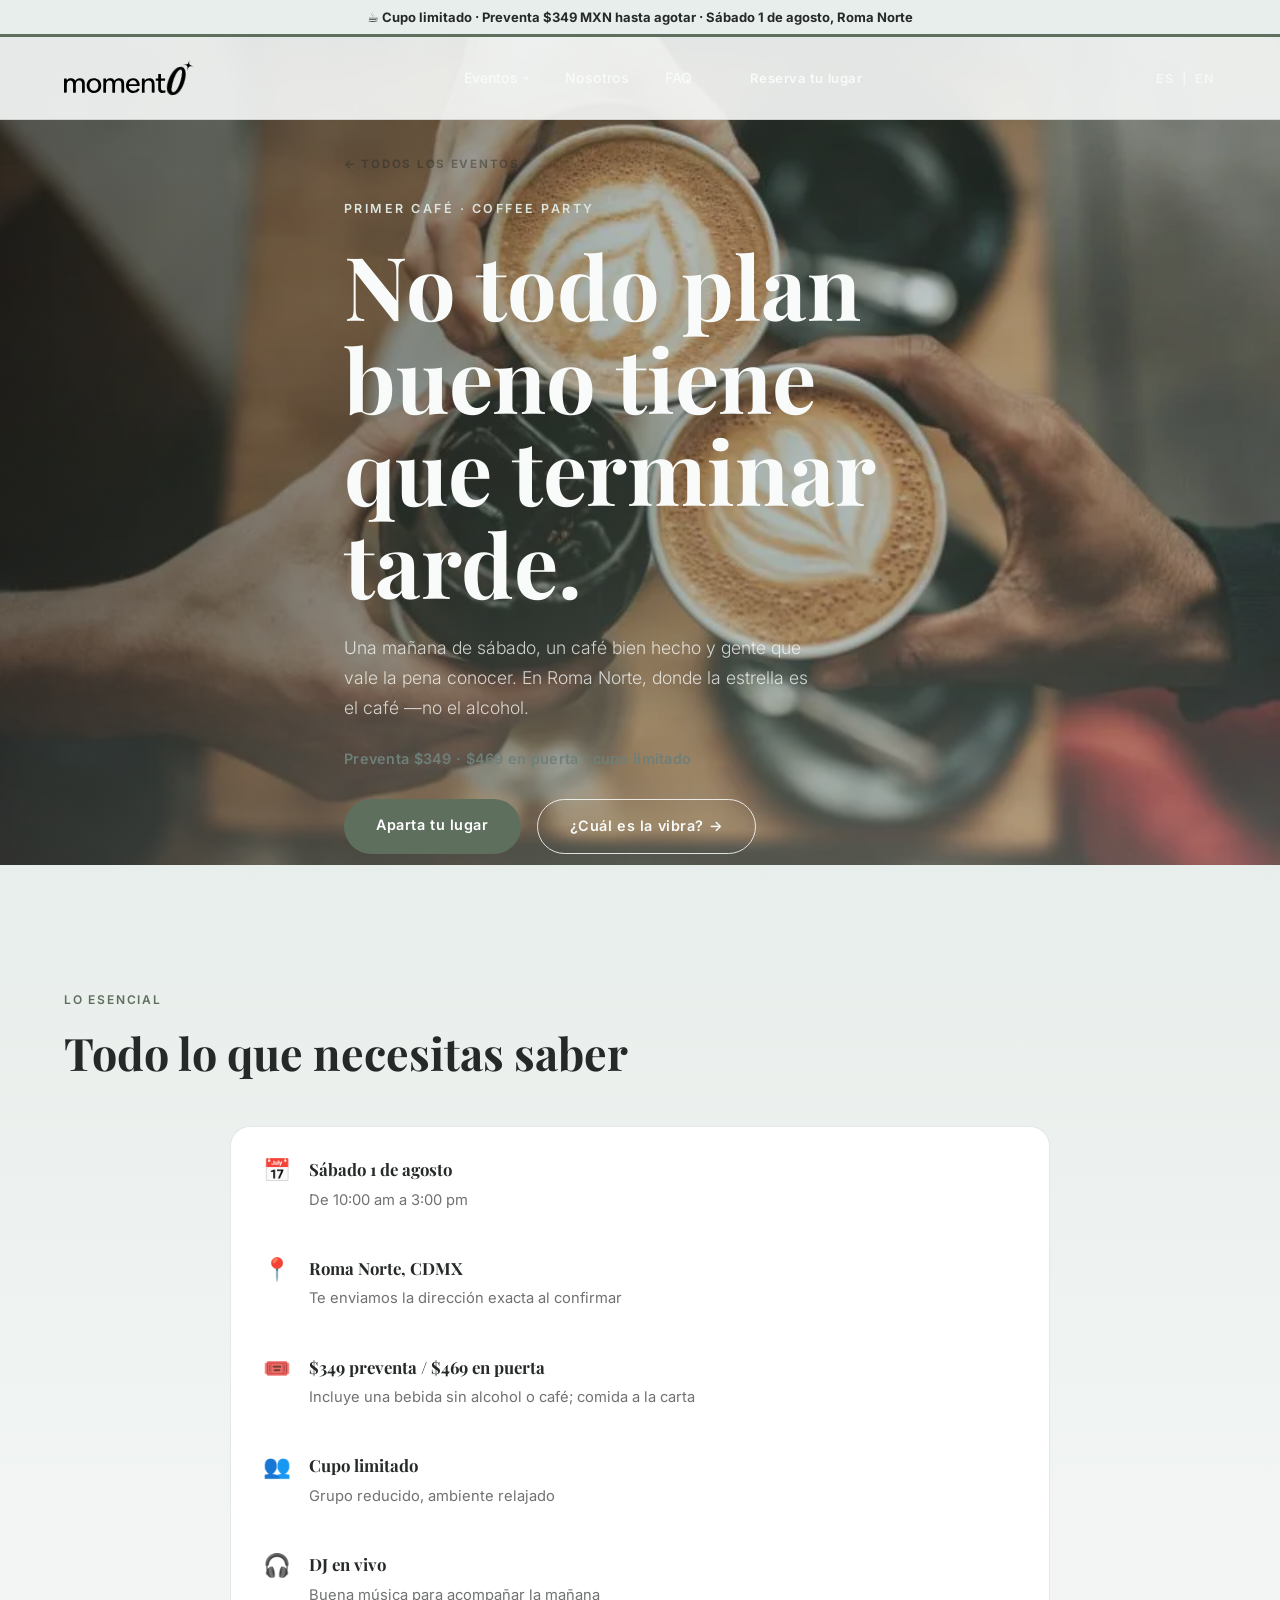
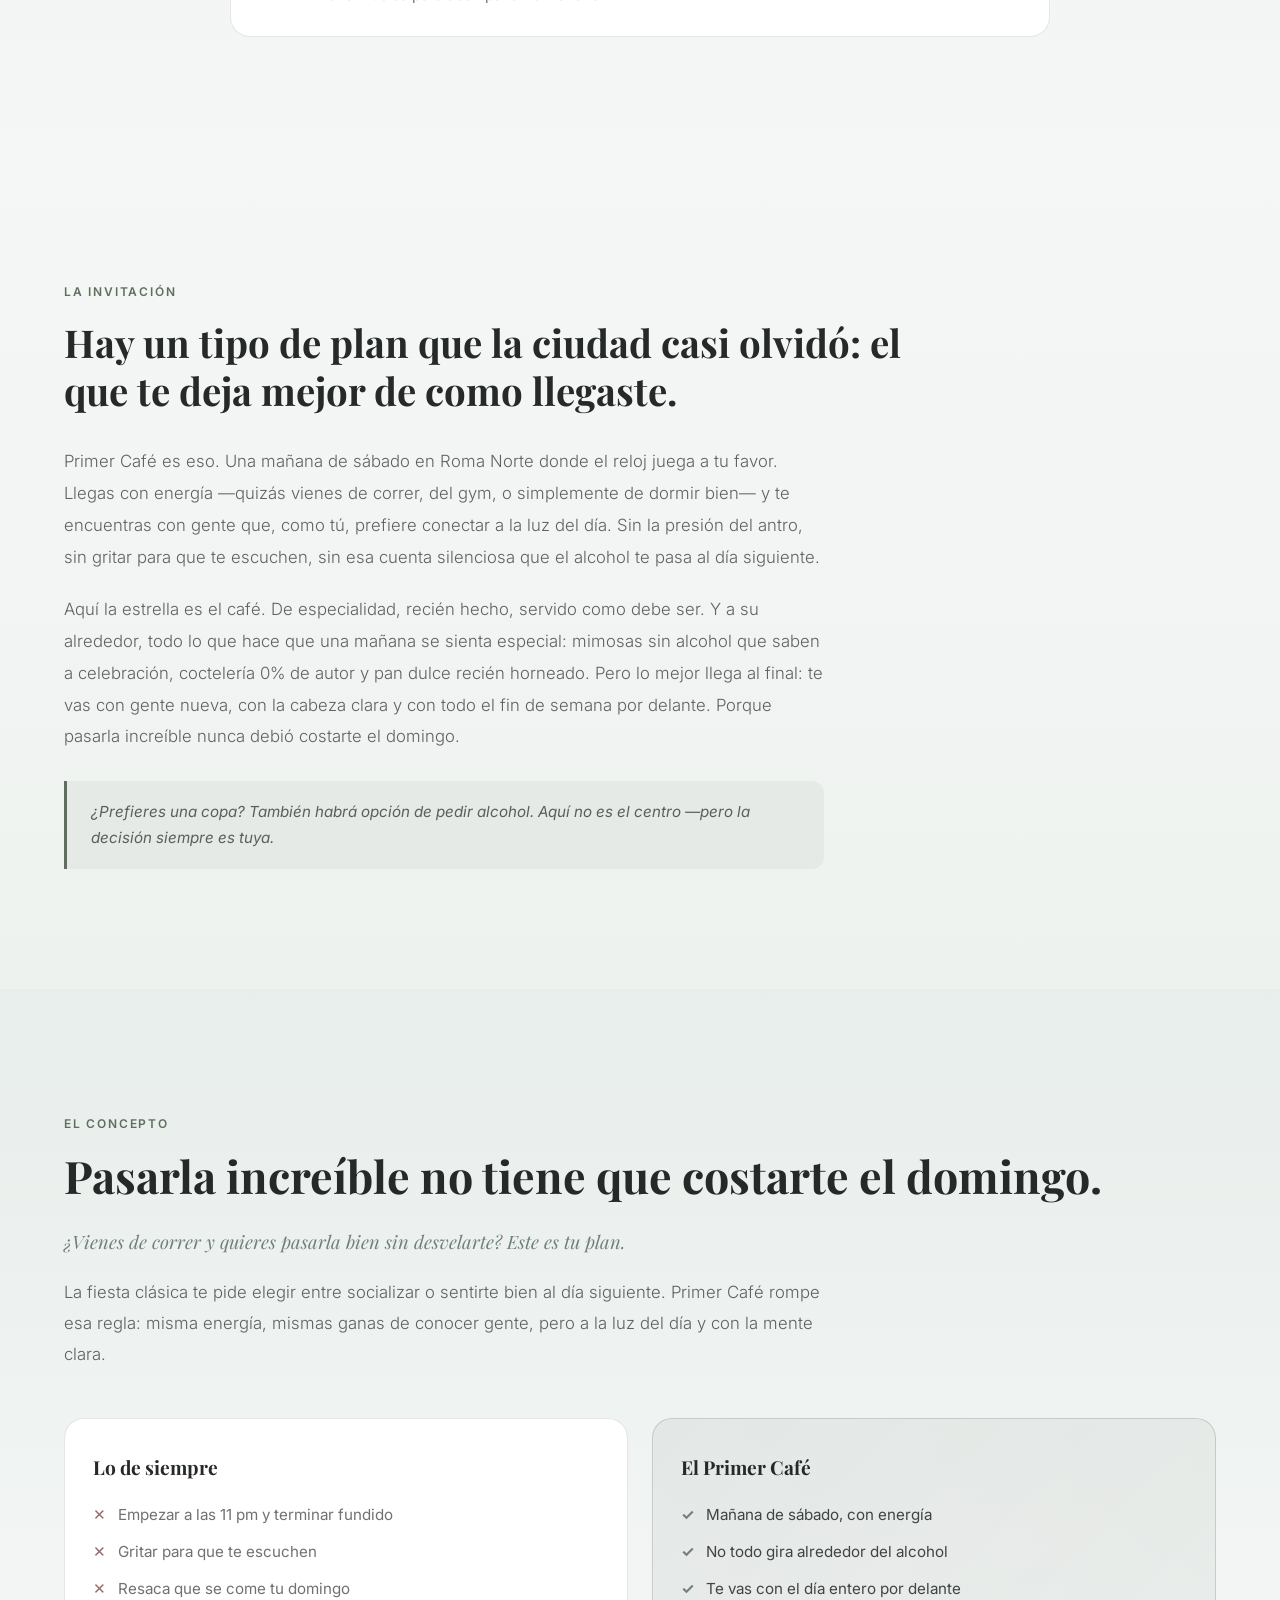
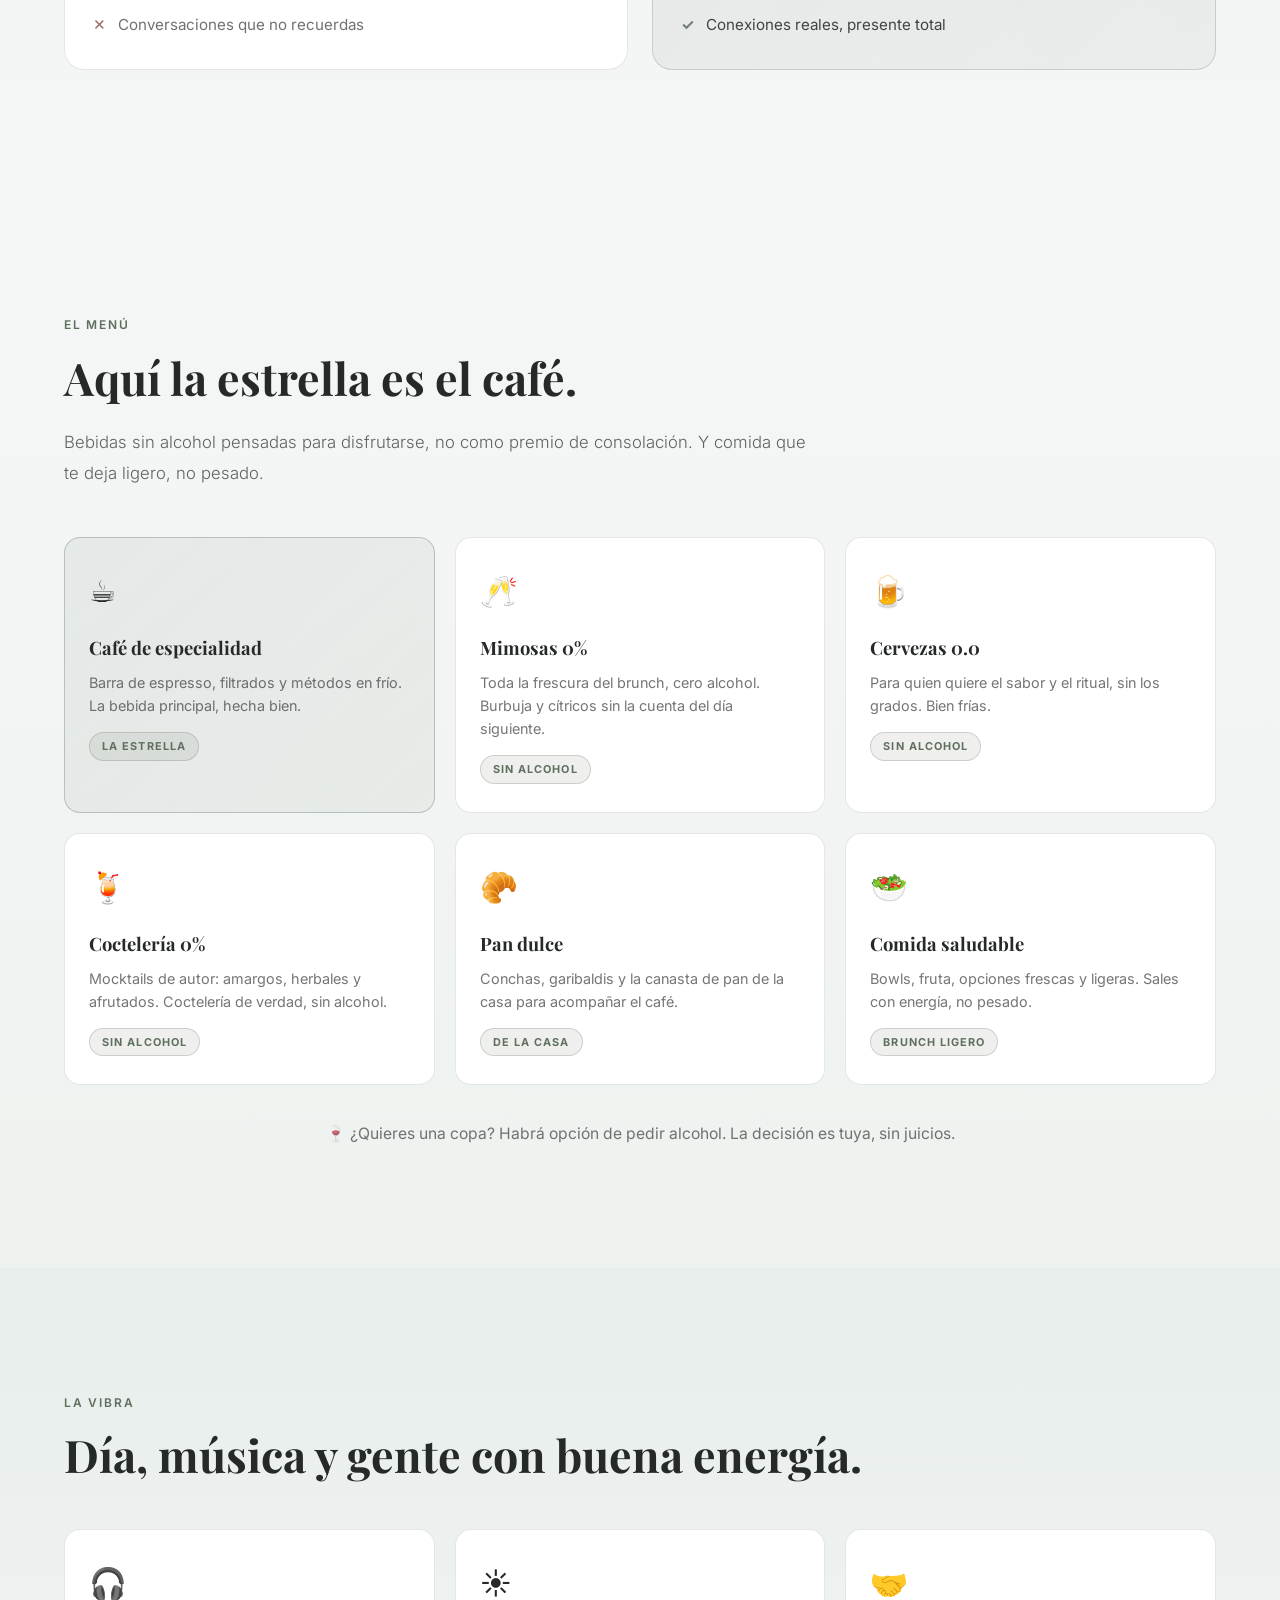
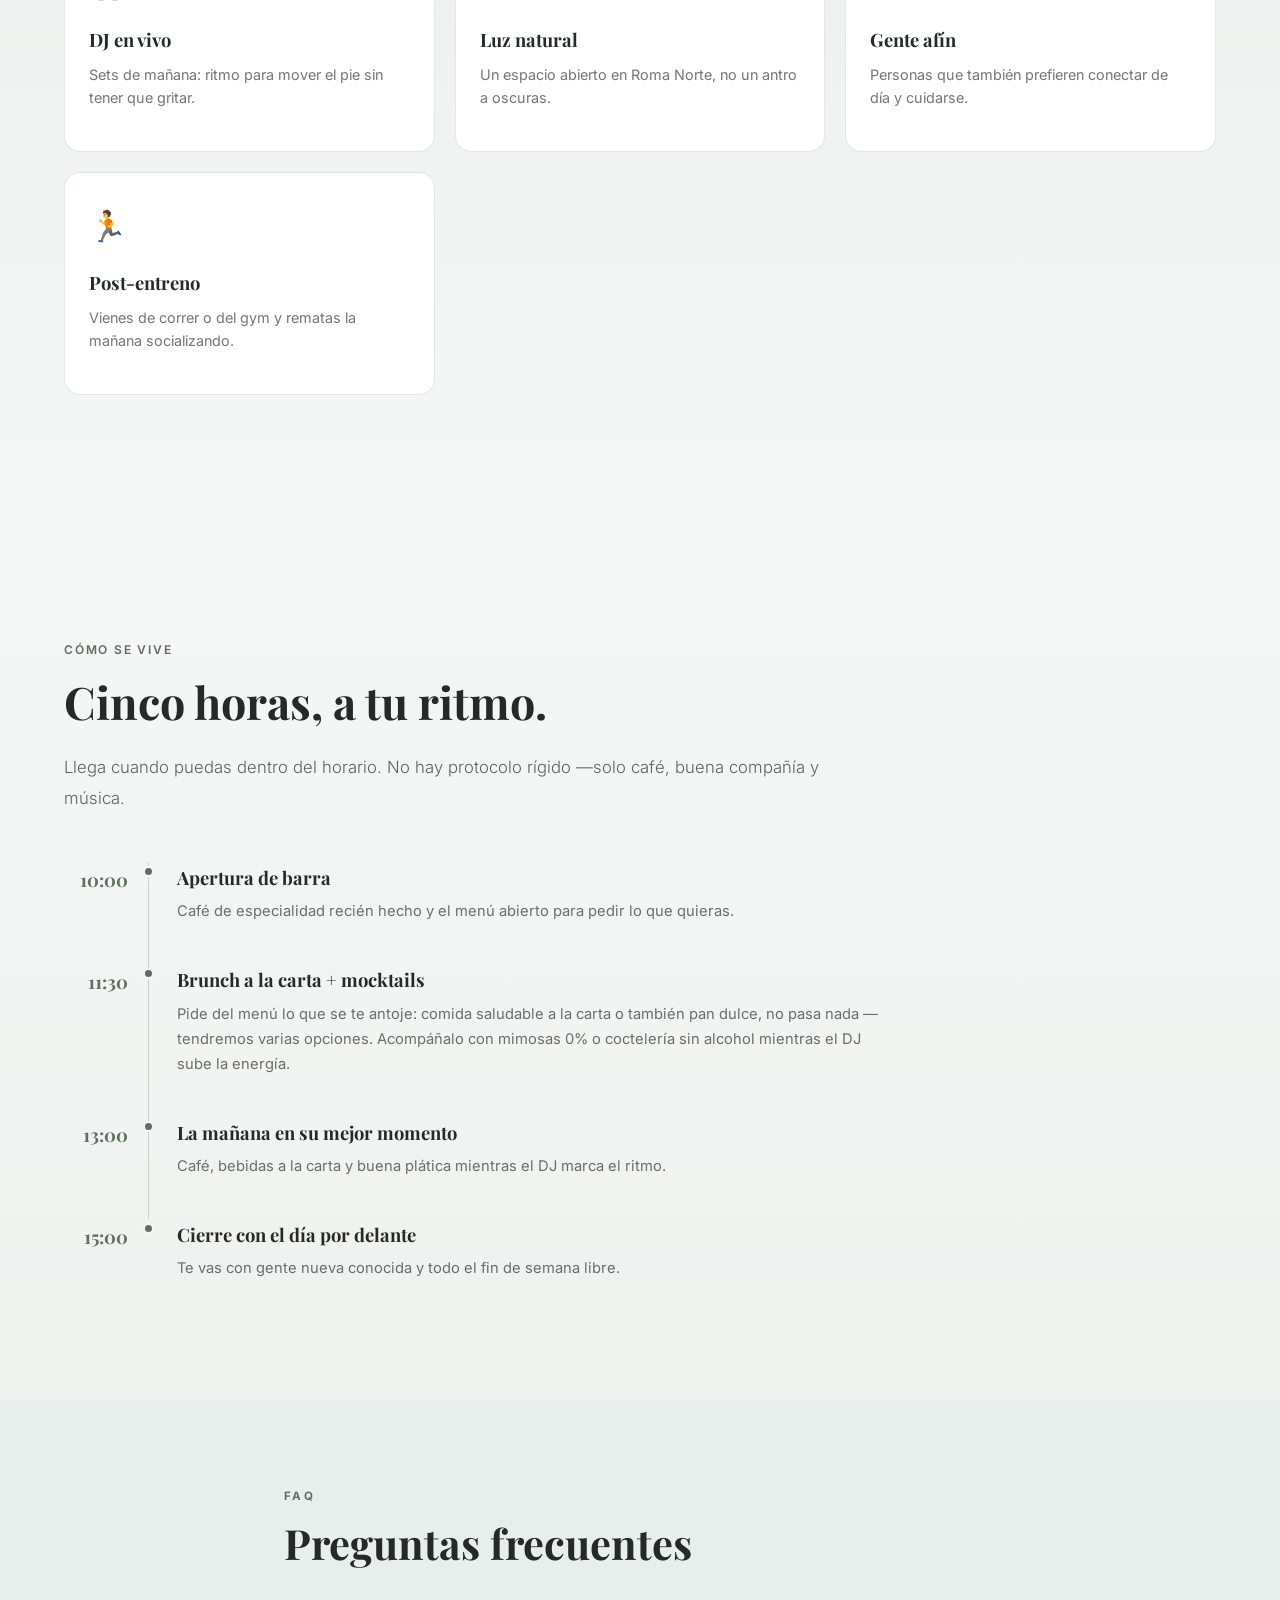
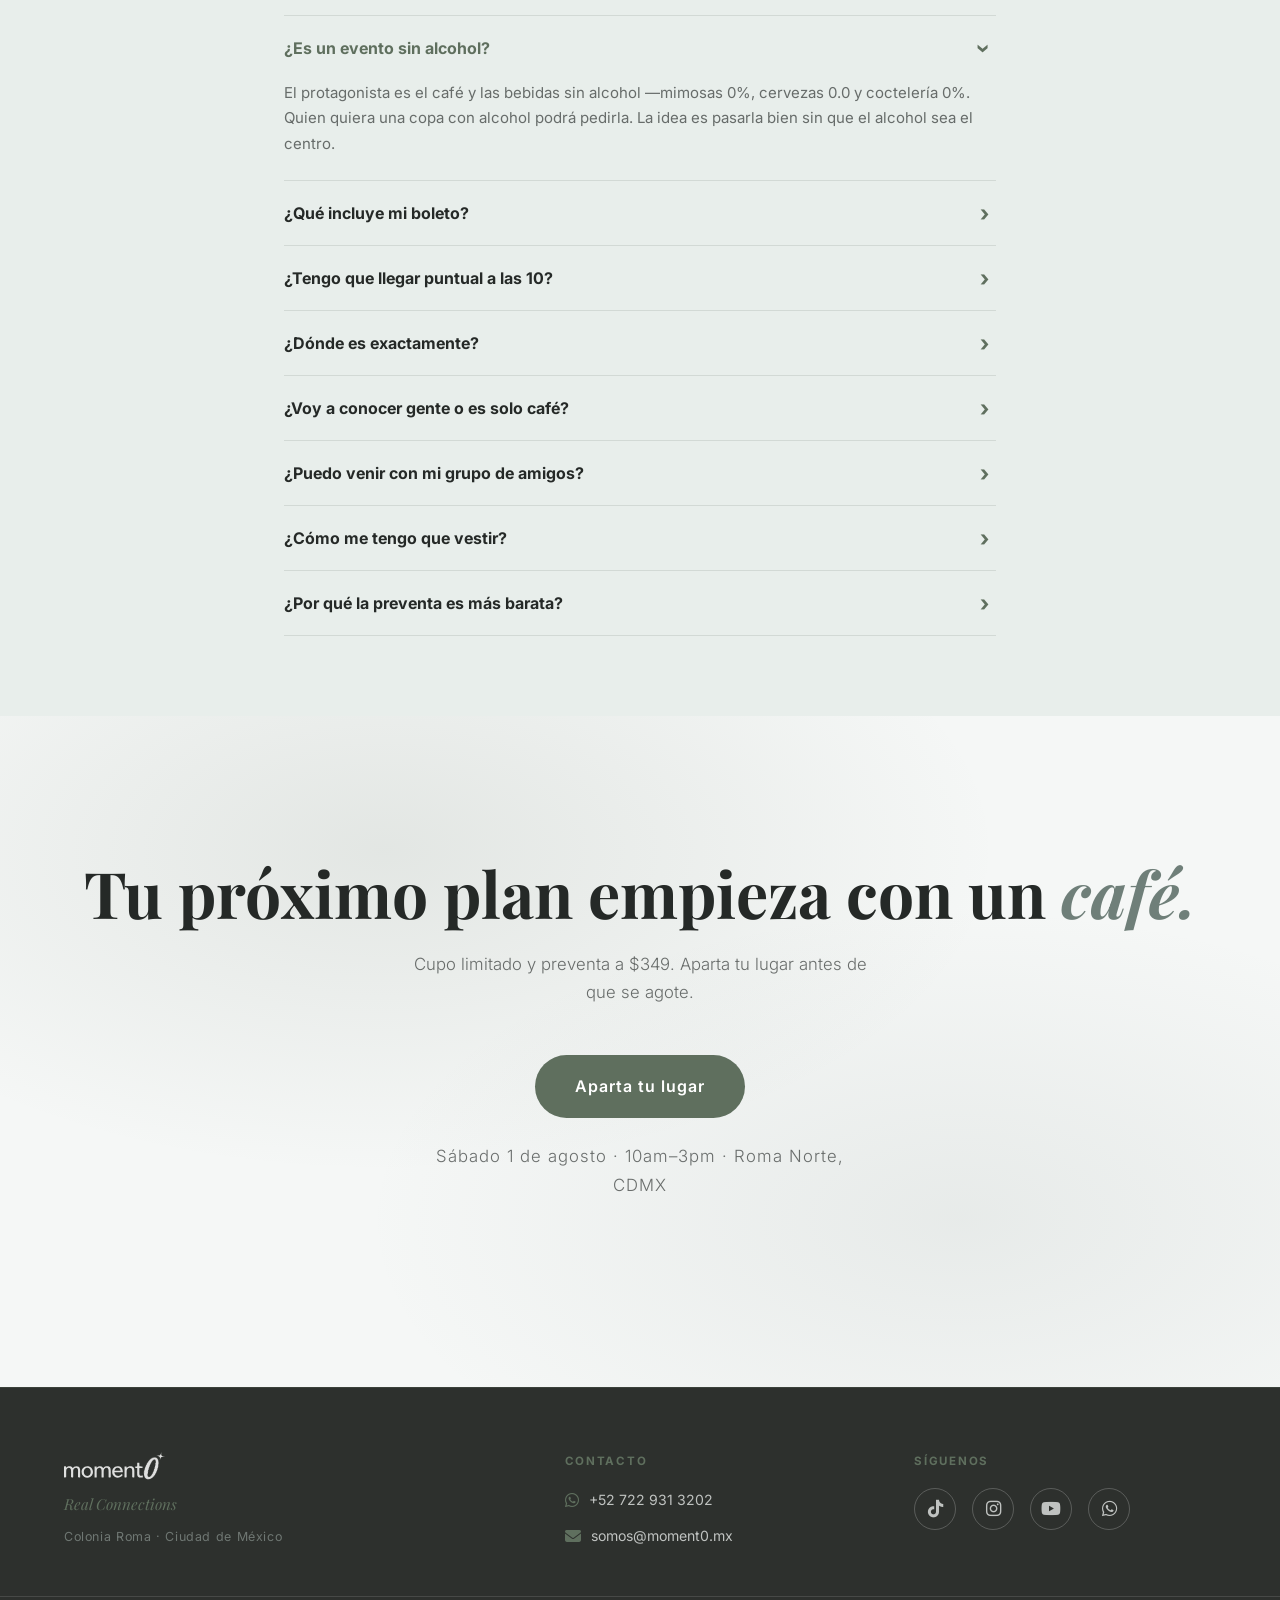
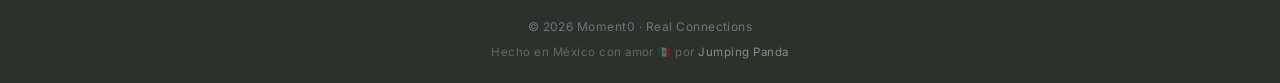
==== commit efda570e: "style: cool down neutral palette" ====
--- a/coffee-party-cdmx/index.html
+++ b/coffee-party-cdmx/index.html
@@ -29,7 +29,7 @@
   <noscript><link rel="stylesheet" href="https://cdnjs.cloudflare.com/ajax/libs/font-awesome/6.5.0/css/all.min.css" /></noscript>
   <!-- Critical CSS — identical to homepage so the browser can reuse the cached parse -->
   <style>
-:root{--black:#f4f1ea;--dark:#e9e3d8;--dark2:#fffdf8;--gold:#5f6f5e;--gold-lt:#8b7a61;--teal:#6f7f79;--violet:#69717a;--stone-lt:#766b5c;--white:#252927;--grey:#756f67;--font-serif:'Playfair Display',Georgia,serif;--font-sans:'Inter',system-ui,sans-serif;--radius:12px;--transition:0.3s ease}
+:root{--black:#f5f7f6;--dark:#e8eeeb;--dark2:#ffffff;--gold:#5f6f5e;--gold-lt:#6f7f79;--teal:#6f7f79;--violet:#69717a;--stone-lt:#68736f;--white:#252927;--grey:#6f7773;--font-serif:'Playfair Display',Georgia,serif;--font-sans:'Inter',system-ui,sans-serif;--radius:12px;--transition:0.3s ease}
 *,*::before,*::after{box-sizing:border-box;margin:0;padding:0}
 html{scroll-behavior:smooth}
 body{background:var(--black);color:var(--white);font-family:var(--font-sans);font-size:16px;line-height:1.7;-webkit-font-smoothing:antialiased}
@@ -42,8 +42,8 @@
 .btn--primary{background:var(--gold);color:var(--dark2)}
 .btn--primary:hover{background:#4b584a;transform:translateY(-2px)}
 .btn--sm{padding:10px 22px;font-size:.82rem}
-.nav{position:fixed;top:0;left:0;right:0;z-index:100;padding:20px 0;color:#fff8f0;transition:background var(--transition),padding var(--transition)}
-.nav.scrolled{background:rgba(244,241,234,.94);backdrop-filter:blur(12px);padding:14px 0;border-bottom:1px solid rgba(95,111,94,.18);box-shadow:0 12px 30px rgba(37,41,39,.08);color:var(--white)}
+.nav{position:fixed;top:0;left:0;right:0;z-index:100;padding:20px 0;color:#f8fbf9;transition:background var(--transition),padding var(--transition)}
+.nav.scrolled{background:rgba(245,247,246,.94);backdrop-filter:blur(12px);padding:14px 0;border-bottom:1px solid rgba(95,111,94,.18);box-shadow:0 12px 30px rgba(37,41,39,.08);color:var(--white)}
 .nav__inner{display:flex;align-items:center;justify-content:space-between}
 .nav__logo{font-family:var(--font-serif);font-size:1.5rem;font-weight:700;letter-spacing:-.01em}
 .nav__logo span{color:var(--gold)}
@@ -52,25 +52,25 @@
 .nav__links a:not(.btn):hover{color:var(--gold);transition:color var(--transition)}
 .lang-toggle{display:flex;align-items:center;gap:6px;font-size:.78rem;font-weight:600;letter-spacing:.08em;color:var(--grey)}
 .lang-btn{background:none;border:none;color:var(--grey);font-size:.78rem;font-weight:600;letter-spacing:.08em;cursor:pointer;padding:4px 2px;transition:color var(--transition);font-family:var(--font-sans)}
-.lang-btn:hover{color:#fff8f0}.nav.scrolled .lang-btn:hover{color:var(--white)}.nav:not(.scrolled) .lang-toggle,.nav:not(.scrolled) .lang-btn{color:rgba(255,248,240,.76)}
+.lang-btn:hover{color:#f8fbf9}.nav.scrolled .lang-btn:hover{color:var(--white)}.nav:not(.scrolled) .lang-toggle,.nav:not(.scrolled) .lang-btn{color:rgba(248,251,249,.76)}
 .lang-btn.active{color:var(--gold)}
 .nav__hamburger{display:none;flex-direction:column;gap:5px;background:none;border:none;cursor:pointer;padding:4px}
-.nav__hamburger span{display:block;width:24px;height:2px;background:#fff8f0;border-radius:2px;transition:var(--transition)}.nav.scrolled .nav__hamburger span{background:var(--white)}
+.nav__hamburger span{display:block;width:24px;height:2px;background:#f8fbf9;border-radius:2px;transition:var(--transition)}.nav.scrolled .nav__hamburger span{background:var(--white)}
 .hero{position:relative;min-height:92vh;display:flex;align-items:center;overflow:hidden}
 .hero__bg-img{position:absolute;inset:0;width:100%;height:100%;object-fit:cover;object-position:center;z-index:0}
-.hero::before{content:'';position:absolute;inset:0;background:linear-gradient(135deg,rgba(34,35,31,.52) 0%,rgba(95,111,94,.34) 48%,rgba(139,122,97,.28) 100%)}
-.hero__overlay{position:absolute;inset:0;background:linear-gradient(to top,rgba(244,241,234,.24) 0%,rgba(139,122,97,.12) 36%,transparent 70%)}
-.hero__content{position:relative;z-index:1;max-width:640px;padding-top:100px;color:#fff8f0}
-.hero__tag{font-size:.78rem;font-weight:600;letter-spacing:.2em;text-transform:uppercase;color:#d9cfbe;margin-bottom:20px}
+.hero::before{content:'';position:absolute;inset:0;background:linear-gradient(135deg,rgba(34,35,31,.52) 0%,rgba(95,111,94,.34) 48%,rgba(111,127,121,.28) 100%)}
+.hero__overlay{position:absolute;inset:0;background:linear-gradient(to top,rgba(245,247,246,.24) 0%,rgba(111,127,121,.12) 36%,transparent 70%)}
+.hero__content{position:relative;z-index:1;max-width:640px;padding-top:100px;color:#f8fbf9}
+.hero__tag{font-size:.78rem;font-weight:600;letter-spacing:.2em;text-transform:uppercase;color:#dce5df;margin-bottom:20px}
 .hero__title{font-family:var(--font-serif);font-size:clamp(3rem,7vw,5.5rem);font-weight:700;line-height:1.05;margin-bottom:24px}
-.hero__title em{color:#eee4d5;background:linear-gradient(90deg,#eee4d5 0%,#c7b99f 52%,#aeb6a9 100%);-webkit-background-clip:text;background-clip:text;-webkit-text-fill-color:transparent}
-.hero__slogan{font-family:var(--font-serif);font-size:1.1rem;font-style:italic;color:#d9cfbe;letter-spacing:.08em;margin-bottom:16px}
-.hero__sub{font-size:1.1rem;color:rgba(255,248,240,.78);max-width:480px;margin-bottom:40px;font-weight:300}.hero .btn--outline{border-color:rgba(255,248,240,.85);color:#fff8f0}.hero .btn--outline:hover{background:#fff8f0;color:var(--white)}
+.hero__title em{color:#f4f8f6;background:linear-gradient(90deg,#f4f8f6 0%,#dce5df 52%,#b9c5bf 100%);-webkit-background-clip:text;background-clip:text;-webkit-text-fill-color:transparent}
+.hero__slogan{font-family:var(--font-serif);font-size:1.1rem;font-style:italic;color:#dce5df;letter-spacing:.08em;margin-bottom:16px}
+.hero__sub{font-size:1.1rem;color:rgba(248,251,249,.78);max-width:480px;margin-bottom:40px;font-weight:300}.hero .btn--outline{border-color:rgba(248,251,249,.85);color:#f8fbf9}.hero .btn--outline:hover{background:#f8fbf9;color:var(--white)}
 @media(max-width:680px){.nav__links{display:none}.nav__hamburger{display:flex}.hero__title{font-size:3rem}}
 .nav__item--dropdown{position:relative}
 .nav__submenu{position:absolute;top:100%;left:0;padding-top:14px;min-width:210px;display:none}
 .nav__item--dropdown:hover .nav__submenu{display:block}
-.nav__submenu-card{background:rgba(255,253,248,.96);backdrop-filter:blur(12px);border:1px solid rgba(95,111,94,.2);border-radius:12px;padding:8px;display:flex;flex-direction:column;gap:2px;box-shadow:0 16px 40px rgba(37,41,39,.16)}
+.nav__submenu-card{background:rgba(255,255,255,.96);backdrop-filter:blur(12px);border:1px solid rgba(95,111,94,.2);border-radius:12px;padding:8px;display:flex;flex-direction:column;gap:2px;box-shadow:0 16px 40px rgba(37,41,39,.16)}
 .nav__submenu-card a{padding:10px 14px;border-radius:8px;font-size:.85rem;font-weight:500;color:var(--white);white-space:nowrap;transition:background var(--transition),color var(--transition)}
 .nav__submenu-card a:hover{background:rgba(95,111,94,.08);color:var(--gold)}
 .nav__evtoggle{display:inline-flex;align-items:center;gap:6px;cursor:pointer}
@@ -84,32 +84,32 @@
 .sd-back:hover{color:var(--gold)}
 .sd-ctas{display:flex;gap:16px;flex-wrap:wrap}
 .sd-section{padding:120px 0}
-.sd-section--dark{background:linear-gradient(180deg,#e9e3d8 0%,#f4f1ea 100%)}
+.sd-section--dark{background:linear-gradient(180deg,#e8eeeb 0%,#f5f7f6 100%)}
 .sd-section__label{display:inline-block;font-size:.75rem;font-weight:600;letter-spacing:.15em;text-transform:uppercase;color:var(--gold);margin-bottom:16px}
 .sd-section__title{font-family:var(--font-serif);font-size:clamp(1.8rem,3.5vw,2.8rem);font-weight:700;line-height:1.15;margin-bottom:24px}
 .sd-section__body{font-size:1.05rem;color:rgba(37,41,39,.72);max-width:760px;line-height:1.85;font-weight:300}
-.sd-cta-section{padding:140px 0;background:radial-gradient(ellipse 80% 80% at 30% 20%,rgba(95,111,94,.12) 0%,transparent 60%),radial-gradient(ellipse 80% 80% at 75% 75%,rgba(139,122,97,.1) 0%,transparent 58%),var(--black);text-align:center}
+.sd-cta-section{padding:140px 0;background:radial-gradient(ellipse 80% 80% at 30% 20%,rgba(95,111,94,.12) 0%,transparent 60%),radial-gradient(ellipse 80% 80% at 75% 75%,rgba(111,127,121,.1) 0%,transparent 58%),var(--black);text-align:center}
 .sd-cta-section h2{font-family:var(--font-serif);font-size:clamp(2.5rem,5vw,4rem);line-height:1.15;margin-bottom:20px}
 .sd-cta-section p{font-size:1.05rem;color:rgba(37,41,39,.66);max-width:460px;margin:0 auto 48px;font-weight:300}
-.hero::after{content:'';position:absolute;top:0;left:0;width:100%;height:100%;background:linear-gradient(to right,rgba(34,35,31,.56) 0%,rgba(95,111,94,.32) 50%,rgba(139,122,97,.16) 100%);z-index:0;pointer-events:none}
+.hero::after{content:'';position:absolute;top:0;left:0;width:100%;height:100%;background:linear-gradient(to right,rgba(34,35,31,.56) 0%,rgba(95,111,94,.32) 50%,rgba(111,127,121,.16) 100%);z-index:0;pointer-events:none}
 /* Urgency bar */
-.urgency-bar{background:#e9e3d8;color:#252927;font-size:13px;font-weight:700;padding:8px 16px;text-align:center;width:100%;position:sticky;top:0;z-index:9999;line-height:1.4;border-bottom:3px solid #5f6f5e}
+.urgency-bar{background:#e8eeeb;color:#252927;font-size:13px;font-weight:700;padding:8px 16px;text-align:center;width:100%;position:sticky;top:0;z-index:9999;line-height:1.4;border-bottom:3px solid #5f6f5e}
 /* Nav baseline — top is set at runtime by JS after measuring urgency bar height */
-.nav{background:rgba(244,241,234,0.92);border-bottom:1px solid rgba(95,111,94,0.18);color:var(--white)}.nav .nav__logo-img{filter:brightness(0)}.nav .nav__hamburger span{background:var(--white)}
+.nav{background:rgba(245,247,246,0.92);border-bottom:1px solid rgba(95,111,94,0.18);color:var(--white)}.nav .nav__logo-img{filter:brightness(0)}.nav .nav__hamburger span{background:var(--white)}
 /* Hero clears urgency bar (~37px) + nav (~76px) + buffer */
 .hero__content{padding-top:120px}
 /* Hero CTA override */
-.btn--hero-cta{background:#5f6f5e;color:#fffdf8;font-weight:700;border-radius:8px}
+.btn--hero-cta{background:#5f6f5e;color:#ffffff;font-weight:700;border-radius:8px}
 .btn--hero-cta:hover{background:#4b584a;transform:translateY(-2px)}
 /* Sticky mobile CTA */
-.sticky-cta{display:none;position:fixed;bottom:0;left:0;right:0;padding:12px 16px 16px;background:#f4f1ea;border-top:1px solid rgba(95,111,94,.22);z-index:998}
-.sticky-cta__btn{display:flex;align-items:center;justify-content:center;width:100%;min-height:52px;background:#5f6f5e;color:#fffdf8;font-weight:700;border-radius:8px;font-size:1rem;letter-spacing:.02em}
+.sticky-cta{display:none;position:fixed;bottom:0;left:0;right:0;padding:12px 16px 16px;background:#f5f7f6;border-top:1px solid rgba(95,111,94,.22);z-index:998}
+.sticky-cta__btn{display:flex;align-items:center;justify-content:center;width:100%;min-height:52px;background:#5f6f5e;color:#ffffff;font-weight:700;border-radius:8px;font-size:1rem;letter-spacing:.02em}
 .sticky-cta__btn:hover{background:#4b584a}
 
 /* ===== Coffee Party specifics ===== */
 .cp-hero-price{font-size:.9rem;color:var(--gold-lt);font-weight:600;letter-spacing:.02em;margin:-16px 0 28px}
 /* Essentials card */
-.cp-essentials{max-width:820px;margin:48px auto 0;background:var(--dark2);border:1px solid rgba(95,90,80,.16);border-radius:20px;padding:8px}
+.cp-essentials{max-width:820px;margin:48px auto 0;background:var(--dark2);border:1px solid rgba(94,105,100,.16);border-radius:20px;padding:8px}
 .cp-ess-row{display:flex;gap:18px;align-items:flex-start;padding:20px 24px;border-bottom:1px solid rgba(255,255,255,.06)}
 .cp-ess-row:last-child{border-bottom:none}
 .cp-ess-ico{font-size:1.4rem;line-height:1.3;flex-shrink:0}
@@ -123,7 +123,7 @@
 .cp-support{font-family:var(--font-serif);font-style:italic;color:var(--gold-lt);font-size:1.15rem;margin-bottom:20px}
 /* Compare grid */
 .cp-compare{display:grid;grid-template-columns:1fr 1fr;gap:24px;margin-top:48px}
-.cp-compare__col{background:var(--dark2);border:1px solid rgba(95,90,80,.16);border-radius:20px;padding:32px 28px}
+.cp-compare__col{background:var(--dark2);border:1px solid rgba(94,105,100,.16);border-radius:20px;padding:32px 28px}
 .cp-compare__col--new{border-color:rgba(111,127,121,.28);background:linear-gradient(135deg,rgba(111,127,121,.09),rgba(95,111,94,.06))}
 .cp-compare__title{font-family:var(--font-serif);font-size:1.2rem;font-weight:700;margin-bottom:20px;color:var(--white)}
 .cp-compare__list{list-style:none;display:flex;flex-direction:column;gap:14px}
@@ -134,9 +134,9 @@
 .cp-mark--check{color:var(--teal)}
 /* Card grid (menu + vibe) */
 .cp-cards{display:grid;grid-template-columns:repeat(3,1fr);gap:20px;margin-top:48px}
-.cp-card{background:var(--dark2);border:1px solid rgba(95,90,80,.16);border-radius:16px;padding:28px 24px;transition:border-color .3s ease,transform .3s ease}
+.cp-card{background:var(--dark2);border:1px solid rgba(94,105,100,.16);border-radius:16px;padding:28px 24px;transition:border-color .3s ease,transform .3s ease}
 .cp-card:hover{border-color:rgba(95,111,94,.34);transform:translateY(-4px)}
-.cp-card--star{border-color:rgba(139,122,97,.4);background:linear-gradient(135deg,rgba(139,122,97,.1),rgba(95,111,94,.06))}
+.cp-card--star{border-color:rgba(111,127,121,.4);background:linear-gradient(135deg,rgba(111,127,121,.1),rgba(95,111,94,.06))}
 .cp-card__icon{font-size:1.9rem;margin-bottom:14px}
 .cp-card__title{font-family:var(--font-serif);font-size:1.15rem;font-weight:700;color:var(--white);margin-bottom:8px}
 .cp-card__desc{font-size:.9rem;color:rgba(37,41,39,.64);line-height:1.6;margin-bottom:14px}
@@ -277,7 +277,7 @@
   </section>
 
   <!-- DESCRIPCIÓN EMOTIVA -->
-  <section class="sd-section" id="el-plan" style="background:linear-gradient(180deg,#f4f1ea 0%,#ebe5da 100%)">
+  <section class="sd-section" id="el-plan" style="background:linear-gradient(180deg,#f5f7f6 0%,#eef2ef 100%)">
     <div class="container">
       <span class="sd-section__label" data-i18n="cp.desc.label">La invitación</span>
       <h2 class="cp-lead__title" data-i18n="cp.desc.title">Hay un tipo de plan que la ciudad casi olvidó: el que te deja mejor de como llegaste.</h2>
@@ -320,7 +320,7 @@
   </section>
 
   <!-- EL MENÚ -->
-  <section class="sd-section" id="menu" style="background:linear-gradient(180deg,#f4f1ea 0%,#ebe5da 100%)">
+  <section class="sd-section" id="menu" style="background:linear-gradient(180deg,#f5f7f6 0%,#eef2ef 100%)">
     <div class="container">
       <span class="sd-section__label" data-i18n="cp.menu.label">El menú</span>
       <h2 class="sd-section__title" data-i18n="cp.menu.title">Aquí la estrella es el café.</h2>
@@ -398,7 +398,7 @@
   </section>
 
   <!-- AGENDA -->
-  <section class="sd-section" id="agenda" style="background:linear-gradient(180deg,#f4f1ea 0%,#ebe5da 100%)">
+  <section class="sd-section" id="agenda" style="background:linear-gradient(180deg,#f5f7f6 0%,#eef2ef 100%)">
     <div class="container">
       <span class="sd-section__label" data-i18n="cp.ag.label">Cómo se vive</span>
       <h2 class="sd-section__title" data-i18n="cp.ag.title">Cinco horas, a tu ritmo.</h2>
--- a/css/styles.css
+++ b/css/styles.css
@@ -2,16 +2,16 @@
    VARIABLES & RESET
    ===================== */
 :root {
-  --black:    #f4f1ea;
-  --dark:     #e9e3d8;
-  --dark2:    #fffdf8;
+  --black:    #f5f7f6;
+  --dark:     #e8eeeb;
+  --dark2:    #ffffff;
   --gold:     #5f6f5e;
-  --gold-lt:  #8b7a61;
+  --gold-lt:  #6f7f79;
   --teal:     #6f7f79;
   --violet:   #69717a;
-  --stone-lt:  #766b5c;
+  --stone-lt:  #68736f;
   --white:    #252927;
-  --grey:     #756f67;
+  --grey:     #6f7773;
   --font-serif: 'Playfair Display', Georgia, serif;
   --font-sans:  'Inter', system-ui, sans-serif;
   --radius: 12px;
@@ -109,12 +109,12 @@
   top: 0; left: 0; right: 0;
   z-index: 100;
   padding: 20px 0;
-  color: #fff8f0;
+  color: #f8fbf9;
   transition: background var(--transition), padding var(--transition);
 }
 
 .nav.scrolled {
-  background: rgba(244,241,234,0.94);
+  background: rgba(245,247,246,0.94);
   backdrop-filter: blur(12px);
   padding: 14px 0;
   border-bottom: 1px solid rgba(95,111,94,0.18);
@@ -184,9 +184,9 @@
 .lang-btn.active { color: var(--gold); }
 .nav:not(.scrolled) .lang-toggle,
 .nav:not(.scrolled) .lang-btn {
-  color: rgba(255,248,240,0.76);
-}
-.nav:not(.scrolled) .lang-btn:hover { color: #fff8f0; }
+  color: rgba(248,251,249,0.76);
+}
+.nav:not(.scrolled) .lang-btn:hover { color: #f8fbf9; }
 
 .nav__hamburger {
   display: none;
@@ -201,7 +201,7 @@
   display: block;
   width: 24px;
   height: 2px;
-  background: #fff8f0;
+  background: #f8fbf9;
   border-radius: 2px;
   transition: var(--transition);
 }
@@ -236,14 +236,14 @@
     135deg,
     rgba(34,35,31,0.52) 0%,
     rgba(95,111,94,0.34) 48%,
-    rgba(139,122,97,0.28) 100%
+    rgba(111,127,121,0.28) 100%
   );
 }
 
 .hero__overlay {
   position: absolute;
   inset: 0;
-  background: linear-gradient(to top, rgba(244,241,234,0.24) 0%, rgba(139,122,97,0.12) 36%, transparent 70%);
+  background: linear-gradient(to top, rgba(245,247,246,0.24) 0%, rgba(111,127,121,0.12) 36%, transparent 70%);
 }
 
 .hero__content {
@@ -251,7 +251,7 @@
   z-index: 1;
   max-width: 640px;
   padding-top: 100px;
-  color: #fff8f0;
+  color: #f8fbf9;
 }
 
 .hero__tag {
@@ -259,7 +259,7 @@
   font-weight: 600;
   letter-spacing: 0.2em;
   text-transform: uppercase;
-  color: #d9cfbe;
+  color: #dce5df;
   margin-bottom: 20px;
 }
 
@@ -271,8 +271,8 @@
   margin-bottom: 24px;
 }
 .hero__title em {
-  color: #eee4d5;
-  background: linear-gradient(90deg, #eee4d5 0%, #c7b99f 52%, #aeb6a9 100%);
+  color: #f4f8f6;
+  background: linear-gradient(90deg, #f4f8f6 0%, #dce5df 52%, #b9c5bf 100%);
   -webkit-background-clip: text;
   background-clip: text;
   -webkit-text-fill-color: transparent;
@@ -282,24 +282,24 @@
   font-family: var(--font-serif);
   font-size: 1.1rem;
   font-style: italic;
-  color: #d9cfbe;
+  color: #dce5df;
   letter-spacing: 0.08em;
   margin-bottom: 16px;
 }
 
 .hero__sub {
   font-size: 1.1rem;
-  color: rgba(255,248,240,0.78);
+  color: rgba(248,251,249,0.78);
   max-width: 480px;
   margin-bottom: 40px;
   font-weight: 300;
 }
 .hero .btn--outline {
-  border-color: rgba(255,248,240,0.85);
-  color: #fff8f0;
+  border-color: rgba(248,251,249,0.85);
+  color: #f8fbf9;
 }
 .hero .btn--outline:hover {
-  background: #fff8f0;
+  background: #f8fbf9;
   color: var(--white);
 }
 
@@ -308,7 +308,7 @@
    ===================== */
 .about {
   padding: 120px 0;
-  background: linear-gradient(180deg, #e9e3d8 0%, #f4f1ea 100%);
+  background: linear-gradient(180deg, #e8eeeb 0%, #f5f7f6 100%);
 }
 
 .about__grid {
@@ -374,7 +374,7 @@
    ===================== */
 .eventos {
   padding: 120px 0;
-  background: linear-gradient(180deg, #f4f1ea 0%, #ebe5da 100%);
+  background: linear-gradient(180deg, #f5f7f6 0%, #eef2ef 100%);
 }
 
 .eventos__grid {
@@ -385,7 +385,7 @@
 
 .card {
   background: var(--dark2);
-  border: 1px solid rgba(95,90,80,0.16);
+  border: 1px solid rgba(94,105,100,0.16);
   border-radius: 20px;
   padding: 20px;
   position: relative;
@@ -419,10 +419,10 @@
   z-index: 2;
 }
 
-.card--dating::before  { background: linear-gradient(90deg, #5f6f5e, #8b7a61); }
+.card--dating::before  { background: linear-gradient(90deg, #5f6f5e, #6f7f79); }
 .card--games::before   { background: linear-gradient(90deg, #69717a, #8f978d); }
-.card--wine::before    { background: linear-gradient(90deg, #6a5f52, #9d927f); }
-.card--coffee::before  { background: linear-gradient(90deg, #8b7a61, #6f7f79); }
+.card--wine::before    { background: linear-gradient(90deg, #5f6f5e, #7f8a85); }
+.card--coffee::before  { background: linear-gradient(90deg, #6f7f79, #6f7f79); }
 
 .card__badge {
   display: inline-block;
@@ -475,7 +475,7 @@
    ===================== */
 .tipos {
   padding: 100px 0;
-  background: linear-gradient(180deg, #e8e2d6 0%, #f4f1ea 100%);
+  background: linear-gradient(180deg, #e6ece9 0%, #f5f7f6 100%);
   text-align: center;
 }
 
@@ -489,7 +489,7 @@
 }
 
 .tipo {
-  background: rgba(255,253,248,0.72);
+  background: rgba(255,255,255,0.72);
   border: 1px solid rgba(95,111,94,0.18);
   border-radius: 40px;
   padding: 14px 28px;
@@ -510,7 +510,7 @@
    ===================== */
 .tm {
   padding: 120px 0;
-  background: linear-gradient(180deg, #f4f1ea 0%, #e7e1d5 45%, #f8f5ef 100%);
+  background: linear-gradient(180deg, #f5f7f6 0%, #e6ece9 45%, #f8fbf9 100%);
   position: relative;
   overflow: hidden;
 }
@@ -521,7 +521,7 @@
   inset: 0;
   background:
     radial-gradient(ellipse 50% 40% at 20% 50%, rgba(95,111,94,0.12) 0%, transparent 60%),
-    radial-gradient(ellipse 50% 40% at 80% 50%, rgba(139,122,97,0.1) 0%, transparent 60%);
+    radial-gradient(ellipse 50% 40% at 80% 50%, rgba(111,127,121,0.1) 0%, transparent 60%);
   pointer-events: none;
 }
 
@@ -616,7 +616,7 @@
 .tm__screening {
   max-width: 680px;
   margin: 0 auto 56px;
-  background: rgba(255,253,248,0.72);
+  background: rgba(255,255,255,0.72);
   border: 1px solid rgba(95,111,94,0.18);
   border-left: 3px solid rgba(95,111,94,0.65);
   border-radius: 12px;
@@ -667,7 +667,7 @@
 }
 
 .tm__divider {
-  background: linear-gradient(to bottom, transparent, rgba(95,111,94,0.24), rgba(139,122,97,0.18), transparent);
+  background: linear-gradient(to bottom, transparent, rgba(95,111,94,0.24), rgba(111,127,121,0.18), transparent);
   width: 1px;
   align-self: stretch;
   min-height: 300px;
@@ -676,17 +676,17 @@
 .tm__col {
   padding: 40px;
   border-radius: 20px;
-  background: rgba(255,253,248,0.62);
-  border: 1px solid rgba(95,90,80,0.16);
+  background: rgba(255,255,255,0.62);
+  border: 1px solid rgba(94,105,100,0.16);
 }
 
 .tm__col--women {
-  background: linear-gradient(135deg, rgba(255,253,248,0.82), rgba(232,226,214,0.72));
-  border-color: rgba(139,122,97,0.26);
+  background: linear-gradient(135deg, rgba(255,255,255,0.82), rgba(232,238,235,0.72));
+  border-color: rgba(111,127,121,0.26);
 }
 
 .tm__col--men {
-  background: linear-gradient(135deg, rgba(255,253,248,0.82), rgba(223,229,220,0.72));
+  background: linear-gradient(135deg, rgba(255,255,255,0.82), rgba(225,232,228,0.72));
   border-color: rgba(95,111,94,0.24);
 }
 
@@ -878,7 +878,7 @@
    ===================== */
 .faq {
   padding: 80px 0;
-  background: #e9e3d8;
+  background: #e8eeeb;
 }
 
 .faq__inner {
@@ -911,11 +911,11 @@
 }
 
 .faq__item {
-  border-bottom: 1px solid rgba(95,90,80,0.16);
+  border-bottom: 1px solid rgba(94,105,100,0.16);
 }
 
 .faq__item:first-child {
-  border-top: 1px solid rgba(95,90,80,0.16);
+  border-top: 1px solid rgba(94,105,100,0.16);
 }
 
 .faq__btn {
@@ -1007,7 +1007,7 @@
 .contacto {
   padding: 140px 0;
   background: radial-gradient(ellipse 80% 80% at 30% 20%, rgba(95,111,94,0.12) 0%, transparent 60%),
-              radial-gradient(ellipse 80% 80% at 75% 75%, rgba(139,122,97,0.1) 0%, transparent 58%),
+              radial-gradient(ellipse 80% 80% at 75% 75%, rgba(111,127,121,0.1) 0%, transparent 58%),
               var(--black);
   text-align: center;
 }
@@ -1040,7 +1040,7 @@
 .footer {
   background: #2d302d;
   border-top: 1px solid rgba(95,111,94,0.28);
-  color: #f8f5ef;
+  color: #f8fbf9;
 }
 
 .footer__top {
@@ -1092,7 +1092,7 @@
 
 .footer__contact-list a {
   font-size: 0.88rem;
-  color: rgba(248,245,239,0.72);
+  color: rgba(248,251,249,0.72);
   display: flex;
   align-items: center;
   gap: 10px;
@@ -1113,20 +1113,20 @@
   width: 42px;
   height: 42px;
   border-radius: 50%;
-  border: 1px solid rgba(248,245,239,0.22);
-  color: rgba(248,245,239,0.72);
+  border: 1px solid rgba(248,251,249,0.22);
+  color: rgba(248,251,249,0.72);
   font-size: 1.1rem;
   transition: var(--transition);
 }
 .footer__social a:hover {
   background: var(--teal);
   border-color: var(--teal);
-  color: #f8f5ef;
+  color: #f8fbf9;
   transform: translateY(-2px);
 }
 
 .footer__bottom {
-  border-top: 1px solid rgba(248,245,239,0.12);
+  border-top: 1px solid rgba(248,251,249,0.12);
   padding: 20px 24px;
   text-align: center;
   font-size: 0.75rem;
@@ -1139,11 +1139,11 @@
 
 .footer__credit {
   font-size: 0.72rem;
-  color: rgba(248,245,239,0.28);
+  color: rgba(248,251,249,0.28);
 }
 
 .footer__credit a {
-  color: rgba(248,245,239,0.46);
+  color: rgba(248,251,249,0.46);
   text-decoration: none;
   transition: color var(--transition);
 }
--- a/css/styles.css
+++ b/css/styles.css
@@ -2,16 +2,16 @@
    VARIABLES & RESET
    ===================== */
 :root {
-  --black:    #f4f1ea;
-  --dark:     #e9e3d8;
-  --dark2:    #fffdf8;
+  --black:    #f5f7f6;
+  --dark:     #e8eeeb;
+  --dark2:    #ffffff;
   --gold:     #5f6f5e;
-  --gold-lt:  #8b7a61;
+  --gold-lt:  #6f7f79;
   --teal:     #6f7f79;
   --violet:   #69717a;
-  --stone-lt:  #766b5c;
+  --stone-lt:  #68736f;
   --white:    #252927;
-  --grey:     #756f67;
+  --grey:     #6f7773;
   --font-serif: 'Playfair Display', Georgia, serif;
   --font-sans:  'Inter', system-ui, sans-serif;
   --radius: 12px;
@@ -109,12 +109,12 @@
   top: 0; left: 0; right: 0;
   z-index: 100;
   padding: 20px 0;
-  color: #fff8f0;
+  color: #f8fbf9;
   transition: background var(--transition), padding var(--transition);
 }
 
 .nav.scrolled {
-  background: rgba(244,241,234,0.94);
+  background: rgba(245,247,246,0.94);
   backdrop-filter: blur(12px);
   padding: 14px 0;
   border-bottom: 1px solid rgba(95,111,94,0.18);
@@ -184,9 +184,9 @@
 .lang-btn.active { color: var(--gold); }
 .nav:not(.scrolled) .lang-toggle,
 .nav:not(.scrolled) .lang-btn {
-  color: rgba(255,248,240,0.76);
-}
-.nav:not(.scrolled) .lang-btn:hover { color: #fff8f0; }
+  color: rgba(248,251,249,0.76);
+}
+.nav:not(.scrolled) .lang-btn:hover { color: #f8fbf9; }
 
 .nav__hamburger {
   display: none;
@@ -201,7 +201,7 @@
   display: block;
   width: 24px;
   height: 2px;
-  background: #fff8f0;
+  background: #f8fbf9;
   border-radius: 2px;
   transition: var(--transition);
 }
@@ -236,14 +236,14 @@
     135deg,
     rgba(34,35,31,0.52) 0%,
     rgba(95,111,94,0.34) 48%,
-    rgba(139,122,97,0.28) 100%
+    rgba(111,127,121,0.28) 100%
   );
 }
 
 .hero__overlay {
   position: absolute;
   inset: 0;
-  background: linear-gradient(to top, rgba(244,241,234,0.24) 0%, rgba(139,122,97,0.12) 36%, transparent 70%);
+  background: linear-gradient(to top, rgba(245,247,246,0.24) 0%, rgba(111,127,121,0.12) 36%, transparent 70%);
 }
 
 .hero__content {
@@ -251,7 +251,7 @@
   z-index: 1;
   max-width: 640px;
   padding-top: 100px;
-  color: #fff8f0;
+  color: #f8fbf9;
 }
 
 .hero__tag {
@@ -259,7 +259,7 @@
   font-weight: 600;
   letter-spacing: 0.2em;
   text-transform: uppercase;
-  color: #d9cfbe;
+  color: #dce5df;
   margin-bottom: 20px;
 }
 
@@ -271,8 +271,8 @@
   margin-bottom: 24px;
 }
 .hero__title em {
-  color: #eee4d5;
-  background: linear-gradient(90deg, #eee4d5 0%, #c7b99f 52%, #aeb6a9 100%);
+  color: #f4f8f6;
+  background: linear-gradient(90deg, #f4f8f6 0%, #dce5df 52%, #b9c5bf 100%);
   -webkit-background-clip: text;
   background-clip: text;
   -webkit-text-fill-color: transparent;
@@ -282,24 +282,24 @@
   font-family: var(--font-serif);
   font-size: 1.1rem;
   font-style: italic;
-  color: #d9cfbe;
+  color: #dce5df;
   letter-spacing: 0.08em;
   margin-bottom: 16px;
 }
 
 .hero__sub {
   font-size: 1.1rem;
-  color: rgba(255,248,240,0.78);
+  color: rgba(248,251,249,0.78);
   max-width: 480px;
   margin-bottom: 40px;
   font-weight: 300;
 }
 .hero .btn--outline {
-  border-color: rgba(255,248,240,0.85);
-  color: #fff8f0;
+  border-color: rgba(248,251,249,0.85);
+  color: #f8fbf9;
 }
 .hero .btn--outline:hover {
-  background: #fff8f0;
+  background: #f8fbf9;
   color: var(--white);
 }
 
@@ -308,7 +308,7 @@
    ===================== */
 .about {
   padding: 120px 0;
-  background: linear-gradient(180deg, #e9e3d8 0%, #f4f1ea 100%);
+  background: linear-gradient(180deg, #e8eeeb 0%, #f5f7f6 100%);
 }
 
 .about__grid {
@@ -374,7 +374,7 @@
    ===================== */
 .eventos {
   padding: 120px 0;
-  background: linear-gradient(180deg, #f4f1ea 0%, #ebe5da 100%);
+  background: linear-gradient(180deg, #f5f7f6 0%, #eef2ef 100%);
 }
 
 .eventos__grid {
@@ -385,7 +385,7 @@
 
 .card {
   background: var(--dark2);
-  border: 1px solid rgba(95,90,80,0.16);
+  border: 1px solid rgba(94,105,100,0.16);
   border-radius: 20px;
   padding: 20px;
   position: relative;
@@ -419,10 +419,10 @@
   z-index: 2;
 }
 
-.card--dating::before  { background: linear-gradient(90deg, #5f6f5e, #8b7a61); }
+.card--dating::before  { background: linear-gradient(90deg, #5f6f5e, #6f7f79); }
 .card--games::before   { background: linear-gradient(90deg, #69717a, #8f978d); }
-.card--wine::before    { background: linear-gradient(90deg, #6a5f52, #9d927f); }
-.card--coffee::before  { background: linear-gradient(90deg, #8b7a61, #6f7f79); }
+.card--wine::before    { background: linear-gradient(90deg, #5f6f5e, #7f8a85); }
+.card--coffee::before  { background: linear-gradient(90deg, #6f7f79, #6f7f79); }
 
 .card__badge {
   display: inline-block;
@@ -475,7 +475,7 @@
    ===================== */
 .tipos {
   padding: 100px 0;
-  background: linear-gradient(180deg, #e8e2d6 0%, #f4f1ea 100%);
+  background: linear-gradient(180deg, #e6ece9 0%, #f5f7f6 100%);
   text-align: center;
 }
 
@@ -489,7 +489,7 @@
 }
 
 .tipo {
-  background: rgba(255,253,248,0.72);
+  background: rgba(255,255,255,0.72);
   border: 1px solid rgba(95,111,94,0.18);
   border-radius: 40px;
   padding: 14px 28px;
@@ -510,7 +510,7 @@
    ===================== */
 .tm {
   padding: 120px 0;
-  background: linear-gradient(180deg, #f4f1ea 0%, #e7e1d5 45%, #f8f5ef 100%);
+  background: linear-gradient(180deg, #f5f7f6 0%, #e6ece9 45%, #f8fbf9 100%);
   position: relative;
   overflow: hidden;
 }
@@ -521,7 +521,7 @@
   inset: 0;
   background:
     radial-gradient(ellipse 50% 40% at 20% 50%, rgba(95,111,94,0.12) 0%, transparent 60%),
-    radial-gradient(ellipse 50% 40% at 80% 50%, rgba(139,122,97,0.1) 0%, transparent 60%);
+    radial-gradient(ellipse 50% 40% at 80% 50%, rgba(111,127,121,0.1) 0%, transparent 60%);
   pointer-events: none;
 }
 
@@ -616,7 +616,7 @@
 .tm__screening {
   max-width: 680px;
   margin: 0 auto 56px;
-  background: rgba(255,253,248,0.72);
+  background: rgba(255,255,255,0.72);
   border: 1px solid rgba(95,111,94,0.18);
   border-left: 3px solid rgba(95,111,94,0.65);
   border-radius: 12px;
@@ -667,7 +667,7 @@
 }
 
 .tm__divider {
-  background: linear-gradient(to bottom, transparent, rgba(95,111,94,0.24), rgba(139,122,97,0.18), transparent);
+  background: linear-gradient(to bottom, transparent, rgba(95,111,94,0.24), rgba(111,127,121,0.18), transparent);
   width: 1px;
   align-self: stretch;
   min-height: 300px;
@@ -676,17 +676,17 @@
 .tm__col {
   padding: 40px;
   border-radius: 20px;
-  background: rgba(255,253,248,0.62);
-  border: 1px solid rgba(95,90,80,0.16);
+  background: rgba(255,255,255,0.62);
+  border: 1px solid rgba(94,105,100,0.16);
 }
 
 .tm__col--women {
-  background: linear-gradient(135deg, rgba(255,253,248,0.82), rgba(232,226,214,0.72));
-  border-color: rgba(139,122,97,0.26);
+  background: linear-gradient(135deg, rgba(255,255,255,0.82), rgba(232,238,235,0.72));
+  border-color: rgba(111,127,121,0.26);
 }
 
 .tm__col--men {
-  background: linear-gradient(135deg, rgba(255,253,248,0.82), rgba(223,229,220,0.72));
+  background: linear-gradient(135deg, rgba(255,255,255,0.82), rgba(225,232,228,0.72));
   border-color: rgba(95,111,94,0.24);
 }
 
@@ -878,7 +878,7 @@
    ===================== */
 .faq {
   padding: 80px 0;
-  background: #e9e3d8;
+  background: #e8eeeb;
 }
 
 .faq__inner {
@@ -911,11 +911,11 @@
 }
 
 .faq__item {
-  border-bottom: 1px solid rgba(95,90,80,0.16);
+  border-bottom: 1px solid rgba(94,105,100,0.16);
 }
 
 .faq__item:first-child {
-  border-top: 1px solid rgba(95,90,80,0.16);
+  border-top: 1px solid rgba(94,105,100,0.16);
 }
 
 .faq__btn {
@@ -1007,7 +1007,7 @@
 .contacto {
   padding: 140px 0;
   background: radial-gradient(ellipse 80% 80% at 30% 20%, rgba(95,111,94,0.12) 0%, transparent 60%),
-              radial-gradient(ellipse 80% 80% at 75% 75%, rgba(139,122,97,0.1) 0%, transparent 58%),
+              radial-gradient(ellipse 80% 80% at 75% 75%, rgba(111,127,121,0.1) 0%, transparent 58%),
               var(--black);
   text-align: center;
 }
@@ -1040,7 +1040,7 @@
 .footer {
   background: #2d302d;
   border-top: 1px solid rgba(95,111,94,0.28);
-  color: #f8f5ef;
+  color: #f8fbf9;
 }
 
 .footer__top {
@@ -1092,7 +1092,7 @@
 
 .footer__contact-list a {
   font-size: 0.88rem;
-  color: rgba(248,245,239,0.72);
+  color: rgba(248,251,249,0.72);
   display: flex;
   align-items: center;
   gap: 10px;
@@ -1113,20 +1113,20 @@
   width: 42px;
   height: 42px;
   border-radius: 50%;
-  border: 1px solid rgba(248,245,239,0.22);
-  color: rgba(248,245,239,0.72);
+  border: 1px solid rgba(248,251,249,0.22);
+  color: rgba(248,251,249,0.72);
   font-size: 1.1rem;
   transition: var(--transition);
 }
 .footer__social a:hover {
   background: var(--teal);
   border-color: var(--teal);
-  color: #f8f5ef;
+  color: #f8fbf9;
   transform: translateY(-2px);
 }
 
 .footer__bottom {
-  border-top: 1px solid rgba(248,245,239,0.12);
+  border-top: 1px solid rgba(248,251,249,0.12);
   padding: 20px 24px;
   text-align: center;
   font-size: 0.75rem;
@@ -1139,11 +1139,11 @@
 
 .footer__credit {
   font-size: 0.72rem;
-  color: rgba(248,245,239,0.28);
+  color: rgba(248,251,249,0.28);
 }
 
 .footer__credit a {
-  color: rgba(248,245,239,0.46);
+  color: rgba(248,251,249,0.46);
   text-decoration: none;
   transition: color var(--transition);
 }
